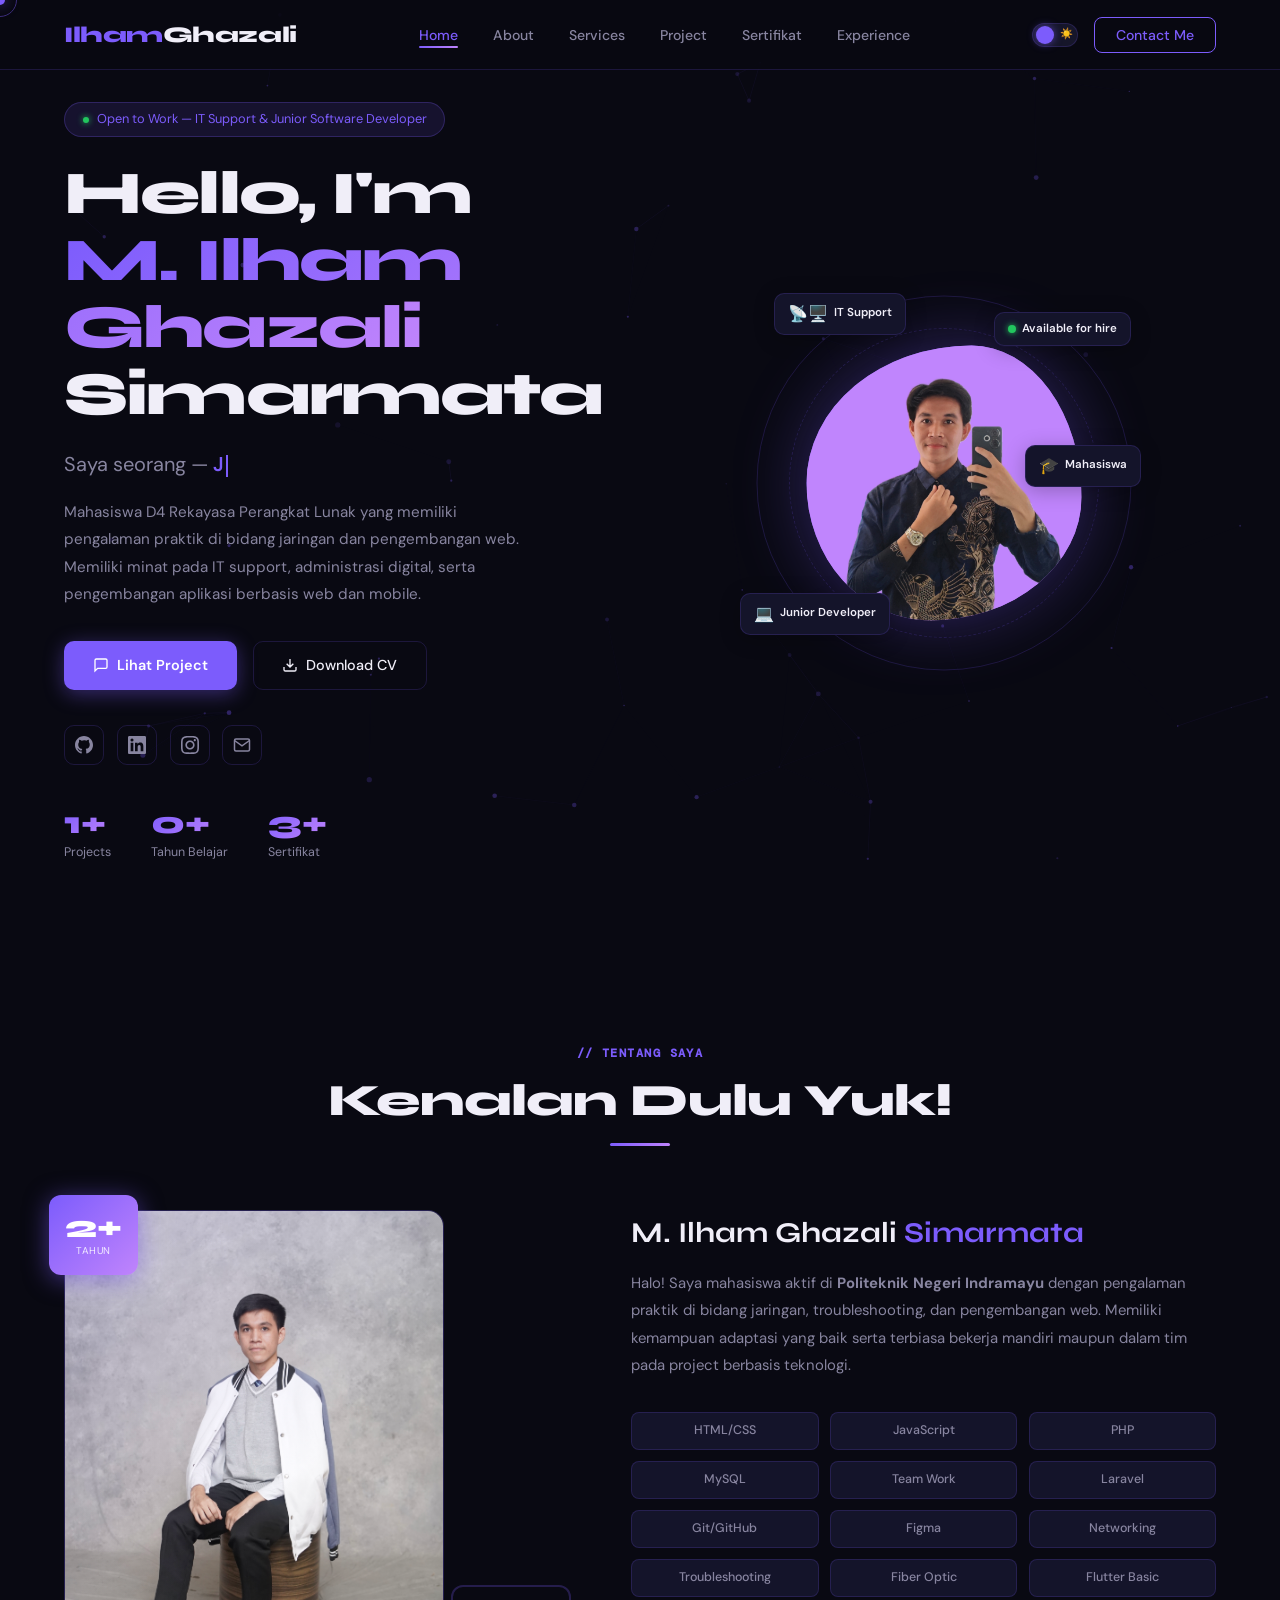
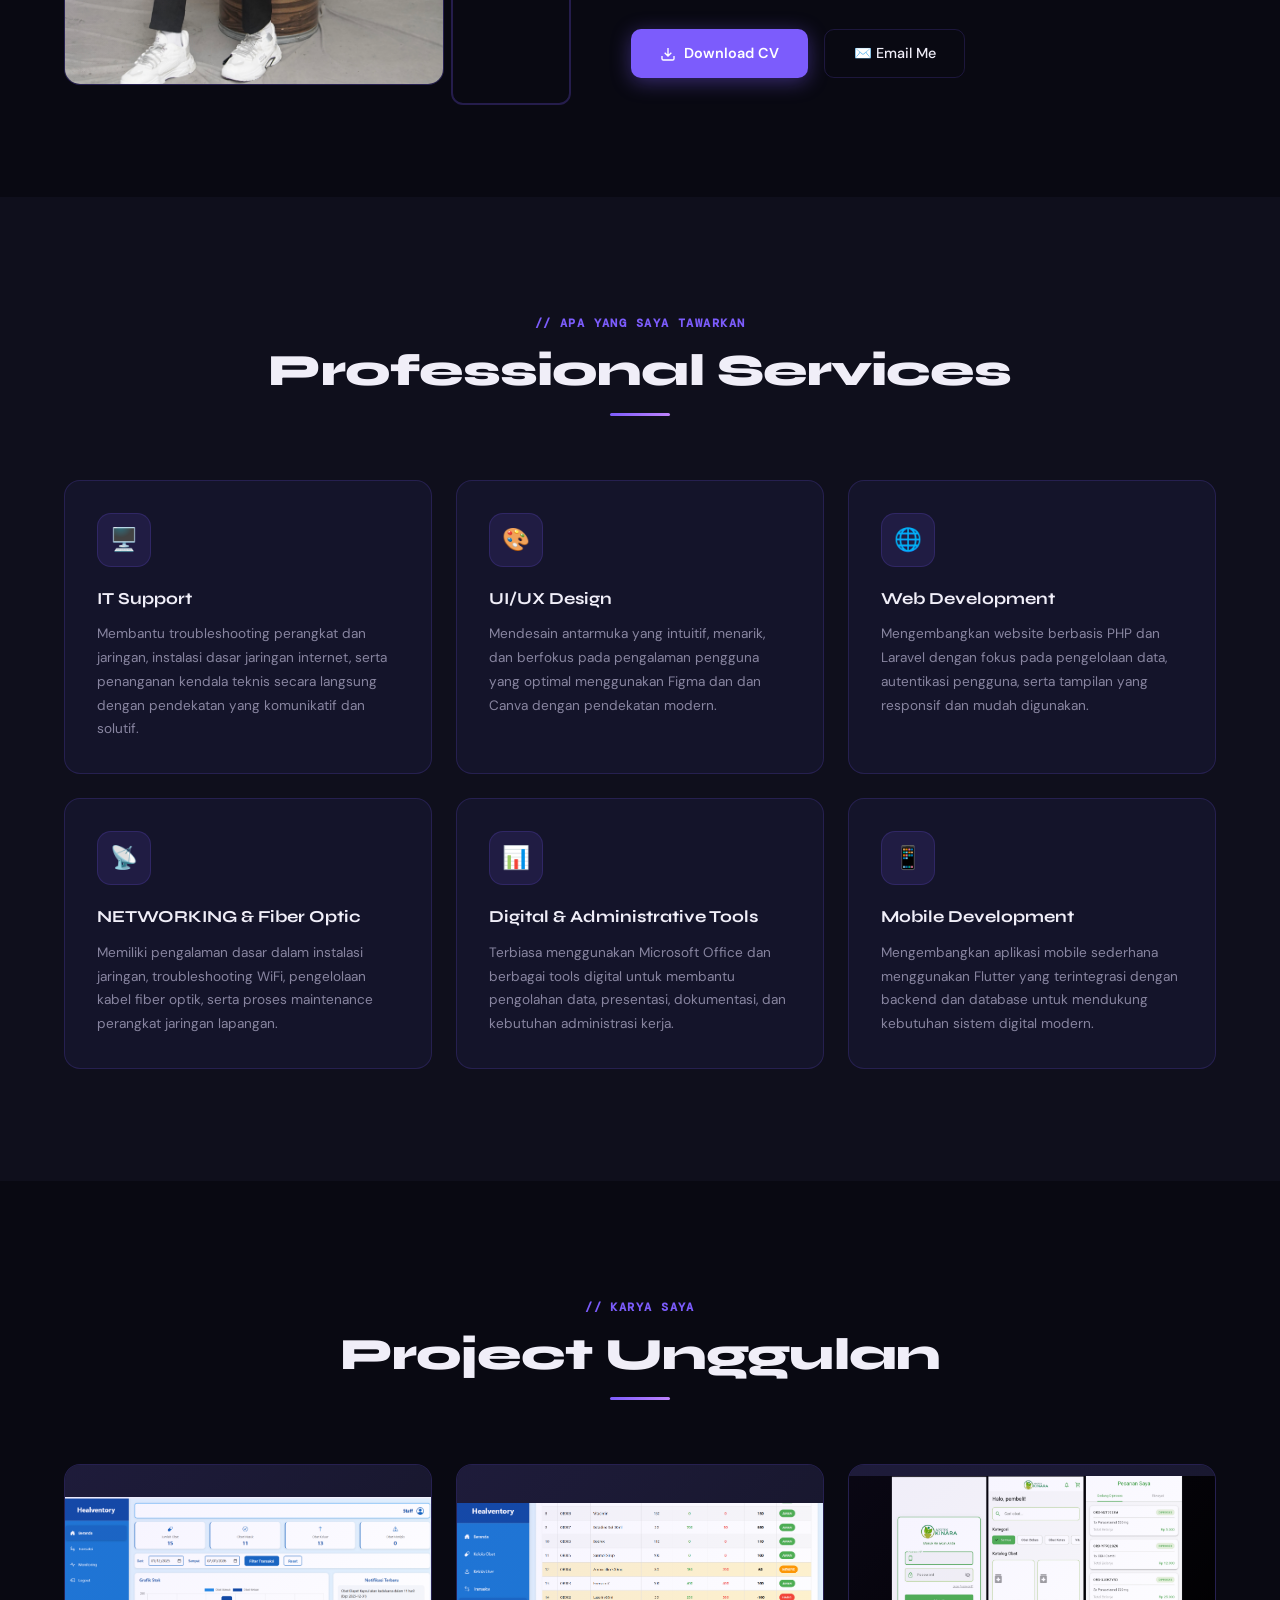
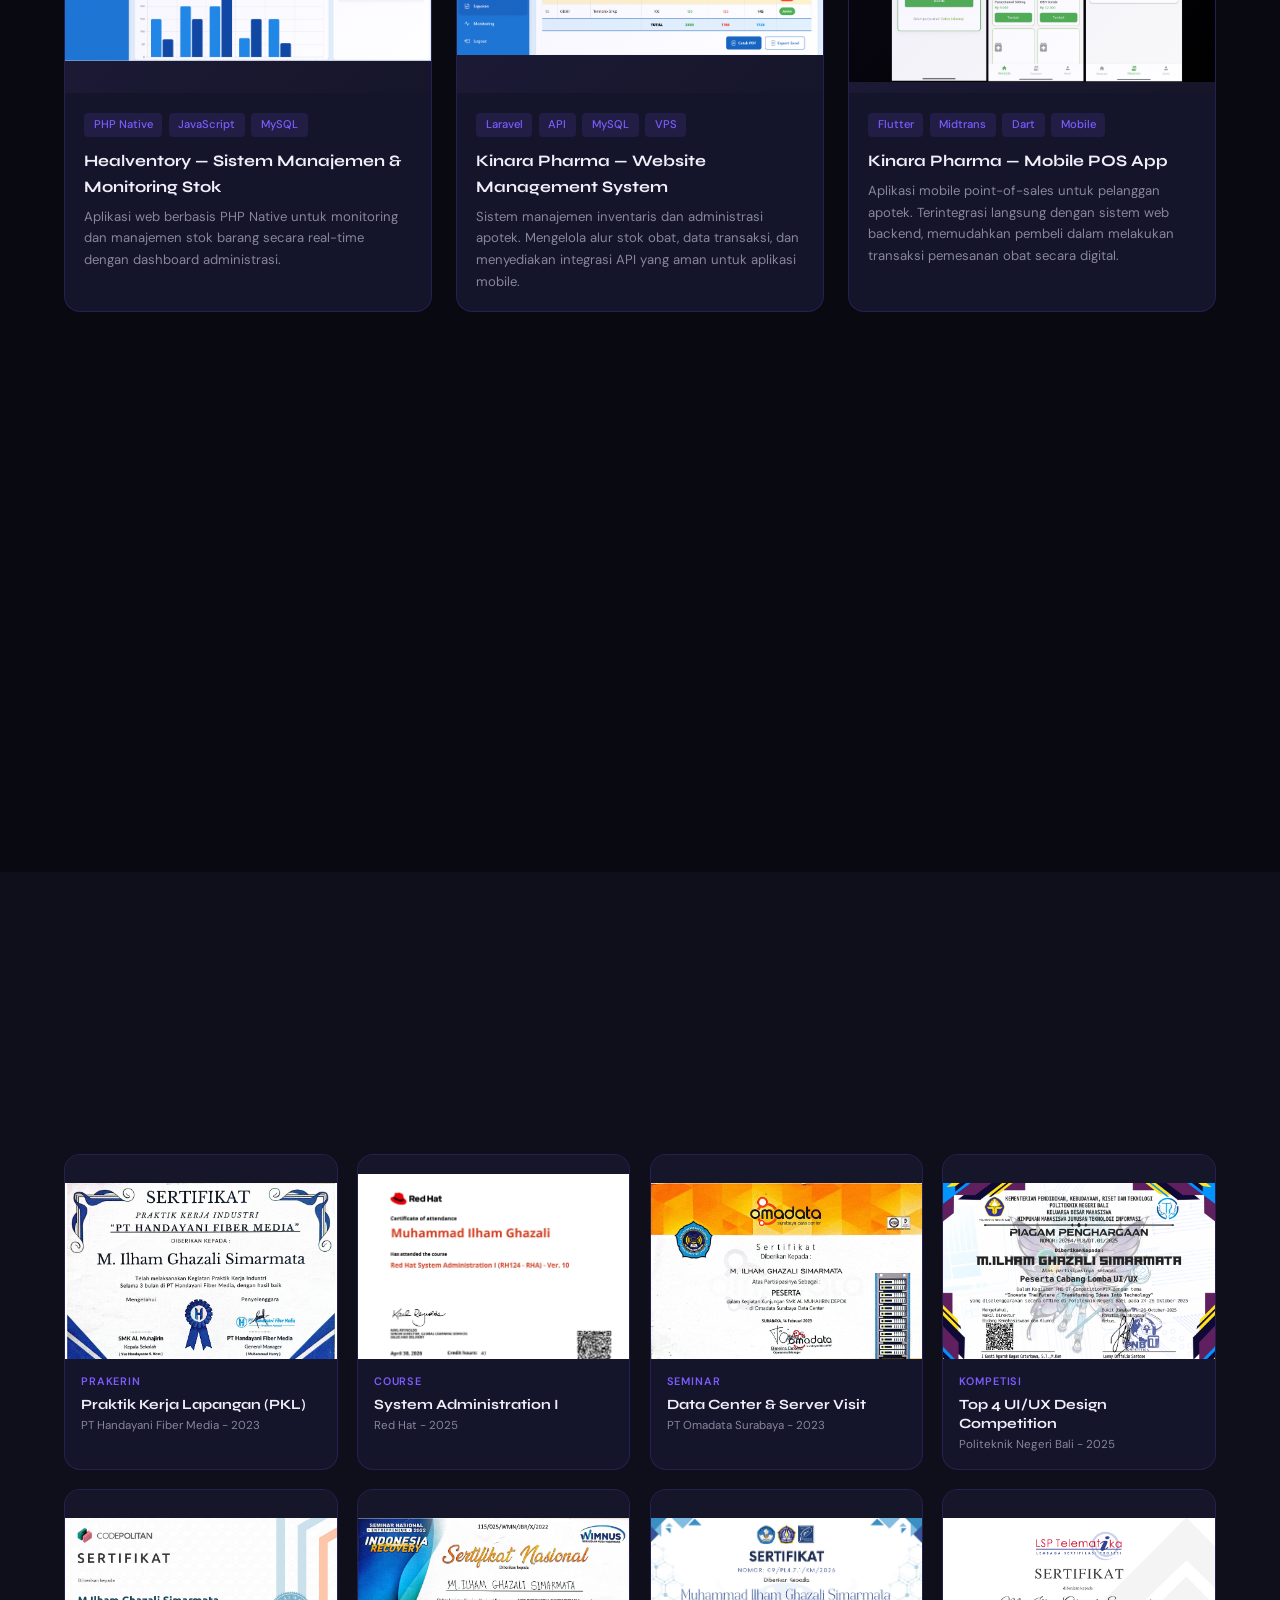
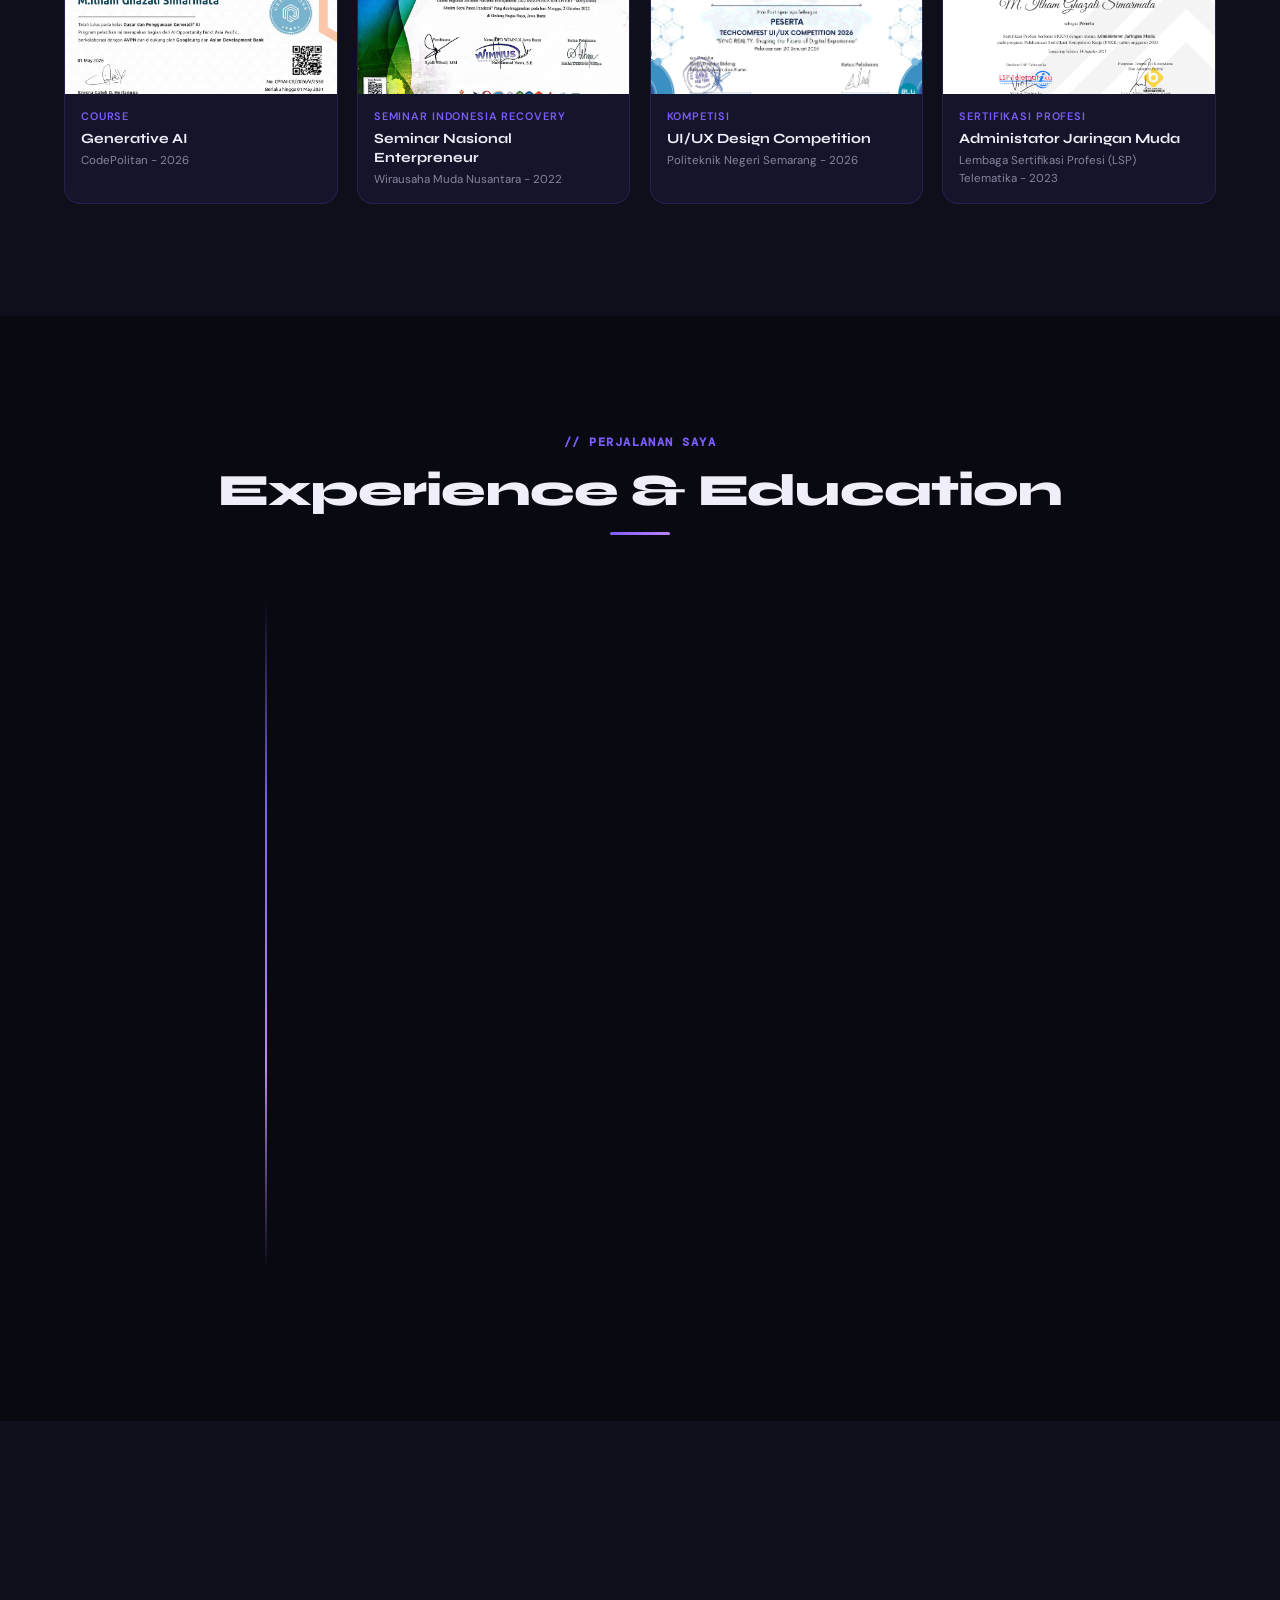
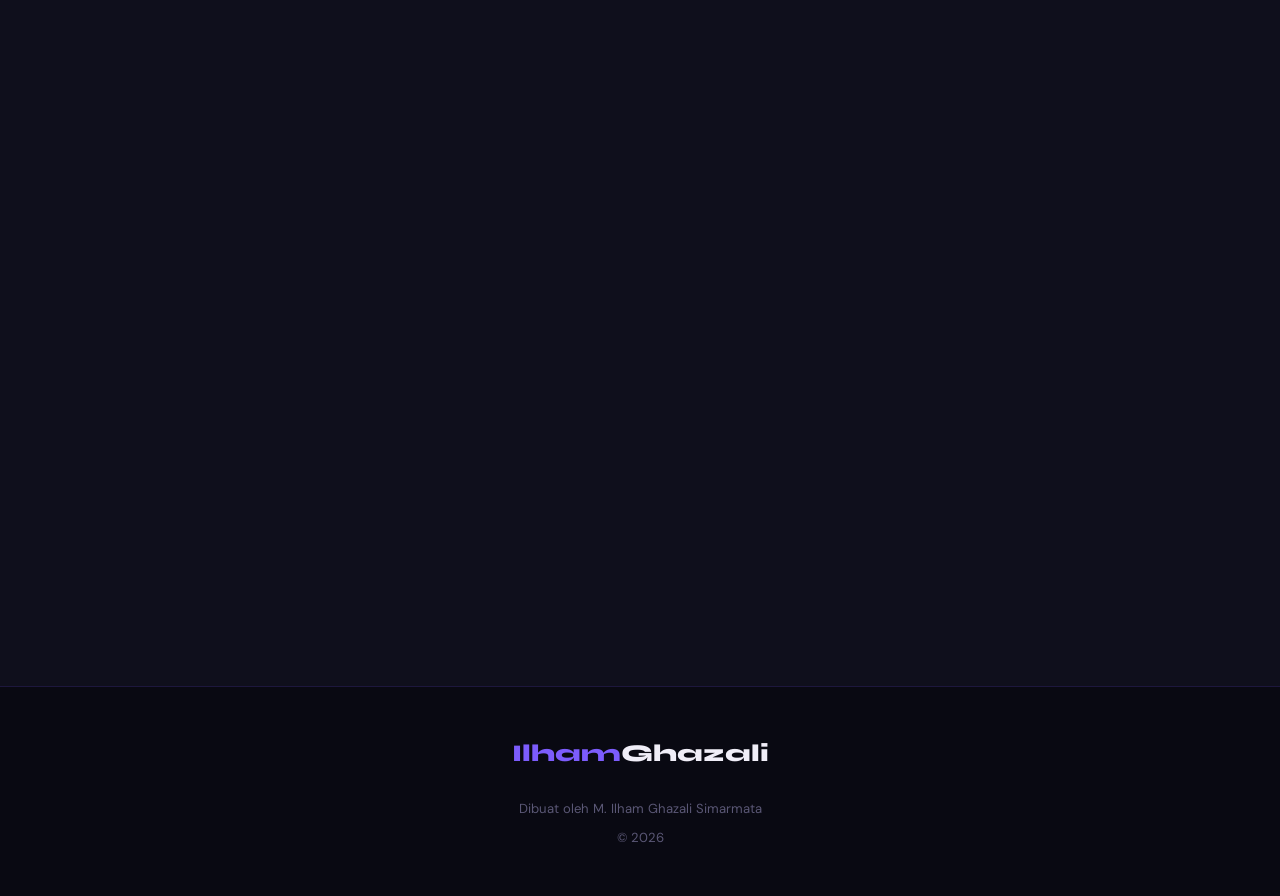
==== index.html @ a36223da "add picture" ====
<!doctype html>
<html lang="id" data-theme="dark">

<head>
  <meta charset="UTF-8" />
  <meta name="viewport" content="width=device-width, initial-scale=1.0" />
  <meta name="description"
    content="Portofolio M. Ilham Ghazali Simarmata — Junior Web Developer dari Jawa Barat, Indonesia. Spesialisasi web development, UI/UX design, dan solusi digital kreatif." />
  <meta name="keywords"
    content="web developer, junior developer, portofolio, Ilham Ghazali, Politeknik Negeri Indramayu, HTML CSS JavaScript" />
  <meta name="author" content="M. Ilham Ghazali Simarmata" />
  <meta property="og:title" content="M. Ilham Ghazali Simarmata — Junior Developer" />
  <meta property="og:description"
    content="Portofolio web developer muda. Seorang mahasiswa RPL dari Politeknik Negeri Indramayu" />
  <meta property="og:type" content="website" />

  <title>M. Ilham Ghazali Simarmata - Portofolio</title>

  <link rel="preconnect" href="https://fonts.googleapis.com" />
  <link rel="preconnect" href="https://fonts.gstatic.com" crossorigin />

  <link rel="stylesheet" href="css/style.css" />
</head>

<body>
  <div id="cursor" aria-hidden="true"></div>
  <div id="cursor-ring" aria-hidden="true"></div>

  <div id="scroll-line" aria-hidden="true"></div>

  <!--CANVAS -->
  <canvas id="bg-canvas" aria-hidden="true"></canvas>

  <nav class="navbar" role="navigation" aria-label="Main navigation">
    <a href="#home" class="nav-logo" aria-label="Home"><span>Ilham</span>Ghazali</a>

    <ul class="nav-links" role="list">
      <li><a href="#home" class="active">Home</a></li>
      <li><a href="#about">About</a></li>
      <li><a href="#services">Services</a></li>
      <li><a href="#projects">Project</a></li>
      <li><a href="#certificates">Sertifikat</a></li>
      <li><a href="#experience">Experience</a></li>
    </ul>

    <div class="nav-right">
      <div class="theme-toggle" id="themeToggle" role="button" aria-label="Toggle dark/light mode" tabindex="0">
        <span class="theme-toggle-icon moon" aria-hidden="true">🌙</span>
        <span class="theme-toggle-icon sun" aria-hidden="true">☀️</span>
      </div>
      <button class="btn-contact" id="navContactBtn" onclick="
            document
              .getElementById('contact')
              .scrollIntoView({ behavior: 'smooth' })
          ">
        Contact Me
      </button>
      <div class="hamburger" id="hamburger" role="button" aria-label="Toggle menu" aria-expanded="false" tabindex="0">
        <span></span><span></span><span></span>
      </div>
    </div>
  </nav>

  <div class="mobile-nav" id="mobileNav" aria-hidden="true">
    <a href="#home">Home</a>
    <a href="#about">About</a>
    <a href="#services">Services</a>
    <a href="#projects">Project</a>
    <a href="#certificates">Sertifikat</a>
    <a href="#experience">Experience</a>
    <a href="#contact">Contact</a>
  </div>

  <!-- HERO -->
  <section id="home" aria-label="Hero">
    <div class="hero-inner">
      <div class="hero-text">
        <div class="tag">
          <span class="tag-dot" aria-hidden="true"></span>
          Open to Work — IT Support & Junior Software Developer
        </div>

        <h1>
          Hello, I'm<br />
          <span class="name">M. Ilham Ghazali</span>
          <span class="line2">Simarmata</span>
        </h1>

        <div class="typewriter-wrap" aria-live="polite">
          Saya seorang — <span class="typewriter-text"></span><span class="cursor-blink" aria-hidden="true"></span>
        </div>

        <p>
          Mahasiswa D4 Rekayasa Perangkat Lunak yang memiliki pengalaman praktik di bidang jaringan dan pengembangan
          web.
          Memiliki minat pada IT support, administrasi digital, serta pengembangan aplikasi berbasis web dan mobile.
        </p>

        <div class="hero-btns">
          <a href="#projects" class="btn-primary" id="heroViewProject">
            <svg width="16" height="16" fill="none" stroke="currentColor" stroke-width="2" viewBox="0 0 24 24"
              aria-hidden="true">
              <path d="M21 15a2 2 0 01-2 2H7l-4 4V5a2 2 0 012-2h14a2 2 0 012 2z" />
            </svg>
            Lihat Project
          </a>
          <a href="assets/CV_IT_Ilham_Ghazali.pdf" class="btn-secondary" id="heroDownloadCV" download
            aria-label="Download CV" target="_blank" rel="noopener noreferrer">
            <svg width="16" height="16" fill="none" stroke="currentColor" stroke-width="2" viewBox="0 0 24 24"
              aria-hidden="true">
              <path d="M21 15v4a2 2 0 01-2 2H5a2 2 0 01-2-2v-4M7 10l5 5 5-5M12 15V3" />
            </svg>
            Download CV
          </a>
        </div>

        <div class="hero-socials" aria-label="Social media links">
          <a href="https://github.com/ilhams26" target="_blank" rel="noopener" class="social-link" id="socialGithub"
            title="GitHub" aria-label="GitHub">
            <svg width="18" height="18" fill="currentColor" viewBox="0 0 24 24" aria-hidden="true">
              <path
                d="M12 0C5.37 0 0 5.37 0 12c0 5.3 3.44 9.8 8.2 11.38.6.12.82-.26.82-.58l-.01-2.24c-3.34.73-4.04-1.45-4.04-1.45-.54-1.38-1.32-1.74-1.32-1.74-1.09-.74.08-.73.08-.73 1.2.08 1.83 1.23 1.83 1.23 1.07 1.83 2.8 1.3 3.48 1 .1-.78.42-1.3.76-1.6-2.66-.3-5.47-1.33-5.47-5.93 0-1.31.47-2.38 1.24-3.22-.13-.3-.54-1.52.11-3.17 0 0 1.01-.32 3.3 1.23a11.5 11.5 0 013-.4c1.02 0 2.04.13 3 .4 2.3-1.55 3.3-1.23 3.3-1.23.65 1.65.24 2.87.12 3.17.77.84 1.23 1.91 1.23 3.22 0 4.61-2.8 5.63-5.48 5.92.43.37.81 1.1.81 2.22l-.01 3.29c0 .32.21.7.82.58C20.56 21.8 24 17.3 24 12c0-6.63-5.37-12-12-12z" />
            </svg>
          </a>
          <a href="https://www.linkedin.com/in/ilhamghazali" target="_blank" rel="noopener" class="social-link"
            id="socialLinkedin" title="LinkedIn" aria-label="LinkedIn">
            <svg width="18" height="18" fill="currentColor" viewBox="0 0 24 24" aria-hidden="true">
              <path
                d="M20.45 20.45h-3.56v-5.57c0-1.33-.02-3.04-1.85-3.04-1.85 0-2.14 1.45-2.14 2.95v5.66H9.35V9h3.41v1.56h.05c.48-.9 1.64-1.85 3.37-1.85 3.6 0 4.27 2.37 4.27 5.46v6.28zM5.34 7.43a2.07 2.07 0 110-4.14 2.07 2.07 0 010 4.14zm1.78 13.02H3.56V9h3.56v11.45zM22.22 0H1.77C.79 0 0 .77 0 1.73v20.54C0 23.23.79 24 1.77 24h20.45c.98 0 1.78-.77 1.78-1.73V1.73C24 .77 23.2 0 22.22 0z" />
            </svg>
          </a>
          <a href="https://www.instagram.com/hams_gz" target="_blank" rel="noopener" class="social-link"
            id="socialInstagram" title="Instagram" aria-label="Instagram">
            <svg width="18" height="18" fill="currentColor" viewBox="0 0 24 24" aria-hidden="true">
              <path
                d="M12 2.163c3.204 0 3.584.012 4.85.07 3.252.148 4.771 1.691 4.919 4.919.058 1.265.069 1.645.069 4.849 0 3.205-.012 3.584-.069 4.849-.149 3.225-1.664 4.771-4.919 4.919-1.266.058-1.644.07-4.85.07-3.204 0-3.584-.012-4.849-.07-3.26-.149-4.771-1.699-4.919-4.92-.058-1.265-.07-1.644-.07-4.849 0-3.204.013-3.583.07-4.849.149-3.227 1.664-4.771 4.919-4.919 1.266-.057 1.645-.069 4.849-.069zm0-2.163c-3.259 0-3.667.014-4.947.072-4.358.2-6.78 2.618-6.98 6.98-.059 1.281-.073 1.689-.073 4.948 0 3.259.014 3.668.072 4.948.2 4.358 2.618 6.78 6.98 6.98 1.281.058 1.689.072 4.948.072 3.259 0 3.668-.014 4.948-.072 4.354-.2 6.782-2.618 6.979-6.98.059-1.28.073-1.689.073-4.948 0-3.259-.014-3.667-.072-4.947-.196-4.354-2.617-6.78-6.979-6.98-1.281-.059-1.69-.073-4.949-.073zm0 5.838c-3.403 0-6.162 2.759-6.162 6.162s2.759 6.163 6.162 6.163 6.162-2.759 6.162-6.163c0-3.403-2.759-6.162-6.162-6.162zm0 10.162c-2.209 0-4-1.79-4-4 0-2.209 1.791-4 4-4s4 1.791 4 4c0 2.21-1.791 4-4 4zm6.406-11.845c-.796 0-1.441.645-1.441 1.44s.645 1.44 1.441 1.44c.795 0 1.439-.645 1.439-1.44s-.644-1.44-1.439-1.44z" />
            </svg>
          </a>
          <a href="#contactName" class="social-link" id="socialEmail" title="Email" aria-label="Send Email">
            <svg width="18" height="18" fill="none" stroke="currentColor" stroke-width="2" viewBox="0 0 24 24"
              aria-hidden="true">
              <path d="M4 4h16c1.1 0 2 .9 2 2v12c0 1.1-.9 2-2 2H4c-1.1 0-2-.9-2-2V6c0-1.1.9-2 2-2z" />
              <polyline points="22,6 12,13 2,6" />
            </svg>
          </a>
        </div>

        <div class="stats-row" aria-label="Stats">
          <div class="stat">
            <div class="num" data-count="5">0</div>
            <div class="lbl">Projects</div>
          </div>
          <div class="stat">
            <div class="num" data-count="2">0</div>
            <div class="lbl">Tahun Belajar</div>
          </div>
          <div class="stat">
            <div class="num" data-count="8">0</div>
            <div class="lbl">Sertifikat</div>
          </div>
        </div>
      </div>

      <div class="hero-visual">
        <div class="hero-avatar-wrap">
          <div id="canvas-container-3d" style="
                position: absolute;
                top: 50%;
                left: 50%;
                transform: translate(-50%, -50%);
                width: 200%;
                height: 200%;
                z-index: -1;
                pointer-events: none;
              " aria-hidden="true"></div>
          <div class="avatar-ring r2" aria-hidden="true"></div>
          <div class="avatar-ring r1" aria-hidden="true"></div>
          <div class="avatar-blob" aria-hidden="true">
            <div class="avatar-placeholder">
              <img src="assets/images/profil_ilham.jpeg" alt="" class="profile-img" loading="lazy" decoding="async" />
              <span>Ilham Ghazali</span>
            </div>
          </div>
          <div class="float-badge b1" aria-hidden="true">
            <span class="badge-dot"></span> Available for hire
          </div>
          <div class="float-badge b2" aria-hidden="true">
            <span class="badge-icon">💻</span> Junior Developer
          </div>
          <div class="float-badge b3" aria-hidden="true">
            <span class="badge-icon">🎓</span> Mahasiswa
          </div>
          <div class="float-badge b4" aria-hidden="true">
            <span class="badge-icon">📡🖥️</span> IT Support
          </div>
        </div>
      </div>
    </div>
  </section>

  <!-- ABOUT -->
  <section id="about" aria-label="About">
    <div class="section-header reveal">
      <div class="section-tag">// Tentang Saya</div>
      <h2 class="section-title">Kenalan Dulu Yuk!</h2>
      <div class="section-line" aria-hidden="true"></div>
    </div>

    <div class="about-inner">
      <div class="about-image-wrap reveal">
        <div class="about-img-frame">
          <div class="about-img-placeholder">
            <img src="assets/images/ilham_9-12.jpeg" alt="" class="profile-img" loading="lazy" decoding="async" />
          </div>
        </div>
        <div class="about-deco" aria-hidden="true"></div>
        <div class="exp-badge" aria-label="2+ tahun belajar">
          <div class="num">2+</div>
          <div class="lbl">Tahun</div>
        </div>
      </div>

      <div class="about-content reveal reveal-delay-2">
        <h3>
          M. Ilham Ghazali <span style="color: var(--accent)">Simarmata</span>
        </h3>
        <p>
          Halo! Saya mahasiswa aktif di
          <strong>Politeknik Negeri Indramayu</strong> dengan pengalaman
          praktik di bidang jaringan, troubleshooting, dan pengembangan web.
          Memiliki kemampuan adaptasi yang baik serta terbiasa bekerja mandiri
          maupun dalam tim pada project berbasis teknologi.
        </p>

        <div class="skills-grid" aria-label="Tech skills">
          <div class="skill-chip">HTML/CSS</div>
          <div class="skill-chip">JavaScript</div>
          <div class="skill-chip">PHP</div>
          <div class="skill-chip">MySQL</div>
          <div class="skill-chip">Team Work</div>
          <div class="skill-chip">Laravel</div>
          <div class="skill-chip">Git/GitHub</div>
          <div class="skill-chip">Figma</div>
          <div class="skill-chip">Networking</div>
          <div class="skill-chip">Troubleshooting</div>
          <div class="skill-chip">Fiber Optic</div>
          <div class="skill-chip">Flutter Basic</div>

        </div>

        <div style="
              display: flex;
              gap: 1rem;
              flex-wrap: wrap;
              margin-top: 0.5rem;
            ">
          <a href="assets/M_Ilham_Ghazali_CV.pdf" class="btn-primary" id="aboutDownloadCV" download
            aria-label="Download CV">
            <svg width="16" height="16" fill="none" stroke="currentColor" stroke-width="2" viewBox="0 0 24 24"
              aria-hidden="true">
              <path d="M21 15v4a2 2 0 01-2 2H5a2 2 0 01-2-2v-4M7 10l5 5 5-5M12 15V3" />
            </svg>
            Download CV
          </a>
          <a href="#contact" class="btn-secondary" id="aboutEmailMe">✉️ Email Me</a>
        </div>
      </div>
    </div>
  </section>

  <section id="services" aria-label="Services">
    <div class="section-header reveal">
      <div class="section-tag">// Apa Yang Saya Tawarkan</div>
      <h2 class="section-title">Professional Services</h2>
      <div class="section-line" aria-hidden="true"></div>
    </div>

    <div class="services-grid">
      <article class="service-card tilt-card reveal reveal-delay-1">
        <div class="service-icon" aria-hidden="true">🖥️</div>
        <h3>IT Support</h3>
        <p>
          Membantu troubleshooting perangkat dan jaringan, instalasi dasar jaringan
          internet, serta penanganan kendala teknis secara langsung dengan pendekatan
          yang komunikatif dan solutif.
        </p>
      </article>
      <article class="service-card tilt-card reveal reveal-delay-2">
        <div class="service-icon" aria-hidden="true">🎨</div>
        <h3>UI/UX Design</h3>
        <p>
          Mendesain antarmuka yang intuitif, menarik, dan berfokus pada
          pengalaman pengguna yang optimal menggunakan Figma dan dan Canva dengan pendekatan modern.
        </p>
      </article>
      <article class="service-card tilt-card reveal reveal-delay-3">
        <div class="service-icon" aria-hidden="true">🌐</div>
        <h3>Web Development</h3>
        <p>
          Mengembangkan website berbasis PHP dan Laravel dengan fokus
          pada pengelolaan data, autentikasi pengguna, serta tampilan
          yang responsif dan mudah digunakan.
        </p>
      </article>
      <article class="service-card tilt-card reveal reveal-delay-1">
        <div class="service-icon" aria-hidden="true">📡</div>
        <h3>NETWORKING & Fiber Optic</h3>
        <p>
          Memiliki pengalaman dasar dalam instalasi jaringan, troubleshooting WiFi,
          pengelolaan kabel fiber optik, serta proses maintenance perangkat jaringan
          lapangan.
        </p>
      </article>
      <article class="service-card tilt-card reveal reveal-delay-2">
        <div class="service-icon" aria-hidden="true">📊</div>
        <h3>Digital & Administrative Tools</h3>
        <p>
          Terbiasa menggunakan Microsoft Office dan berbagai tools digital
          untuk membantu pengolahan data, presentasi, dokumentasi, dan
          kebutuhan administrasi kerja.
        </p>
      </article>
      <article class="service-card tilt-card reveal reveal-delay-3">
        <div class="service-icon" aria-hidden="true">📱</div>
        <h3>Mobile Development</h3>
        <p>
          Mengembangkan aplikasi mobile sederhana menggunakan Flutter yang
          terintegrasi dengan backend dan database untuk mendukung
          kebutuhan sistem digital modern.
        </p>
      </article>
    </div>
  </section>

  <!--  PROJECTS -->
  <section id="projects" aria-label="Projects">
    <div class="section-header reveal">
      <div class="section-tag">// Karya Saya</div>
      <h2 class="section-title">Project Unggulan</h2>
      <div class="section-line" aria-hidden="true"></div>
    </div>

    <div class="projects-grid">

      <article class="project-card reveal reveal-delay-1">
        <div class="project-img" aria-hidden="true">
          <div class="project-img-placeholder">
            <img src="assets/images/project/Proyek_1/beranda.png" alt="project">
          </div>
          <div class="project-overlay">
            <!-- <a href="#" class="overlay-btn" id="proj1Preview" aria-label="Preview project 1">
              <svg width="14" height="14" fill="none" stroke="currentColor" stroke-width="2" viewBox="0 0 24 24">
                <path d="M1 12s4-8 11-8 11 8 11 8-4 8-11 8-11-8-11-8z" />
                <circle cx="12" cy="12" r="3" />
              </svg>
              Preview
            </a> -->
            <a href="https://healventory.gt.tc/public/" class="overlay-btn" id="proj1Link" target="_blank"
              rel="noopener" aria-label="Open project 1 link">
              <svg width="14" height="14" fill="none" stroke="currentColor" stroke-width="2" viewBox="0 0 24 24">
                <path d="M18 13v6a2 2 0 01-2 2H5a2 2 0 01-2-2V8a2 2 0 012-2h6" />
                <polyline points="15 3 21 3 21 9" />
                <line x1="10" y1="14" x2="21" y2="3" />
              </svg>
              Live
            </a>
          </div>
        </div>
        <div class="project-info">
          <div class="project-tags">
            <span class="project-tag">PHP Native</span>
            <span class="project-tag">JavaScript</span>
            <span class="project-tag">MySQL</span>
          </div>
          <h3>Healventory &mdash; Sistem Manajemen & Monitoring Stok</h3>
          <p>Aplikasi web berbasis PHP Native untuk monitoring dan manajemen stok barang secara real-time dengan
            dashboard administrasi.</p>
        </div>
      </article>

      <article class="project-card reveal reveal-delay-2">
        <div class="project-img" aria-hidden="true">
          <div class="project-img-placeholder">
            <img src="assets/images/project/Proyek_1/laporan.png" alt="project">
          </div>
          <div class="project-overlay">
            <a href="#" class="overlay-btn" id="proj2Preview" aria-label="Preview project 2">
              <svg width="14" height="14" fill="none" stroke="currentColor" stroke-width="2" viewBox="0 0 24 24">
                <path d="M1 12s4-8 11-8 11 8 11 8-4 8-11 8-11-8-11-8z" />
                <circle cx="12" cy="12" r="3" />
              </svg>
              Preview
            </a>
          </div>
        </div>
        <div class="project-info">
          <div class="project-tags">
            <span class="project-tag">Laravel</span>
            <span class="project-tag">API</span>
            <span class="project-tag">MySQL</span>
            <span class="project-tag">VPS</span>
          </div>
          <h3>Kinara Pharma &mdash; Website Management System</h3>
          <p>Sistem manajemen inventaris dan administrasi apotek. Mengelola alur stok obat, data transaksi, dan
            menyediakan integrasi API yang aman untuk aplikasi mobile.</p>
        </div>
      </article>

      <article class="project-card reveal reveal-delay-3">
        <div class="project-img" aria-hidden="true">
          <div class="project-img-placeholder">
            <img src="assets/images/project/Proyek_2/MobileKinara.jpeg" alt="project">
          </div>
          <div class="project-overlay">
            <a href="#" class="overlay-btn" id="proj3Preview" aria-label="Preview project 3">
              <svg width="14" height="14" fill="none" stroke="currentColor" stroke-width="2" viewBox="0 0 24 24">
                <path d="M1 12s4-8 11-8 11 8 11 8-4 8-11 8-11-8-11-8z" />
                <circle cx="12" cy="12" r="3" />
              </svg>
              Preview
            </a>
            <!-- <a href="https://kelompok9.my.id/" class="overlay-btn" id="proj3Link" target="_blank" rel="noopener"
              aria-label="Open project 3 link">
              <svg width="14" height="14" fill="none" stroke="currentColor" stroke-width="2" viewBox="0 0 24 24">
                <path d="M18 13v6a2 2 0 01-2 2H5a2 2 0 01-2-2V8a2 2 0 012-2h6" />
                <polyline points="15 3 21 3 21 9" />
                <line x1="10" y1="14" x2="21" y2="3" />
              </svg>
              Live
            </a> -->
          </div>
        </div>
        <div class="project-info">
          <div class="project-tags">
            <span class="project-tag">Flutter</span>
            <span class="project-tag">Midtrans</span>
            <span class="project-tag">Dart</span>
            <span class="project-tag">Mobile</span>
          </div>
          <h3>Kinara Pharma &mdash; Mobile POS App</h3>
          <p>Aplikasi mobile point-of-sales untuk pelanggan apotek. Terintegrasi langsung dengan sistem web backend,
            memudahkan pembeli dalam melakukan transaksi pemesanan obat secara digital.</p>
        </div>
      </article>

      <article class="project-card reveal reveal-delay-1">
        <div class="project-img" aria-hidden="true">
          <div class="project-img-placeholder">
            <svg fill="none" stroke="currentColor" stroke-width="1" viewBox="0 0 24 24">
              <rect x="2" y="3" width="20" height="14" rx="2" />
              <path d="M8 21h8M12 17v4" />
            </svg>
            <img src="assets/images/project/Personal_porto/ilhamghazali.png" alt="Personal Portfolio">
          </div>
          <div class="project-overlay">
            <a href="#" class="overlay-btn" id="proj4Preview" aria-label="Preview project 4">
              <svg width="14" height="14" fill="none" stroke="currentColor" stroke-width="2" viewBox="0 0 24 24">
                <path d="M1 12s4-8 11-8 11 8 11 8-4 8-11 8-11-8-11-8z" />
                <circle cx="12" cy="12" r="3" />
              </svg>
              Preview
            </a>
          </div>
        </div>
        <div class="project-info">
          <div class="project-tags">
            <span class="project-tag">HTML/CSS</span>
            <span class="project-tag">JavaScript</span>
          </div>
          <h3>Interactive Personal Portfolio</h3>
          <p>Website portofolio personal dengan desain modern. Menampilkan animasi 3D interaktif, transisi dinamis,
            lightbox sertifikat, dan fitur dark/light mode toggle.</p>
        </div>
      </article>

      <article class="project-card reveal reveal-delay-2">
        <div class="project-img" aria-hidden="true">
          <div class="project-img-placeholder">
            <img src="assets/images/project/FitTrack/Login.png" alt="project">
          </div>
          <div class="project-overlay">
            <a href="https://github.com/ilhams26/Catatan_Latihan_Olahraga" class="overlay-btn" id="proj5Preview"
              aria-label="Preview project 5">
              <svg width="14" height="14" fill="none" stroke="currentColor" stroke-width="2" viewBox="0 0 24 24">
                <path d="M1 12s4-8 11-8 11 8 11 8-4 8-11 8-11-8-11-8z" />
                <circle cx="12" cy="12" r="3" />
              </svg>
              Preview
            </a>
            <a href="https://drive.google.com/file/d/1FeLTJwNedfyB-ZyUw3YMyUHEfEqVkaI7/view?usp=sharing"
              class="overlay-btn" id="proj5Link" target="_blank" rel="noopener" aria-label="Open project 5 link">
              <svg width="14" height="14" fill="none" stroke="currentColor" stroke-width="2" viewBox="0 0 24 24">
                <path d="M18 13v6a2 2 0 01-2 2H5a2 2 0 01-2-2V8a2 2 0 012-2h6" />
                <polyline points="15 3 21 3 21 9" />
                <line x1="10" y1="14" x2="21" y2="3" />
              </svg>
              Live
            </a>
          </div>
        </div>
        <div class="project-info">
          <div class="project-tags">
            <span class="project-tag">Flutter</span>
            <span class="project-tag">Dart</span>
          </div>
          <h3>FitTrack &mdash; Workout Logger App</h3>
          <p>Aplikasi mobile pencatat rutinitas olahraga harian. Membantu pengguna melacak riwayat dan progres latihan
            secara terorganisir dengan antarmuka yang user-friendly.</p>
        </div>
      </article>

      <article class="project-card reveal reveal-delay-3">
        <div class="project-img" aria-hidden="true">
          <div class="project-img-placeholder">
            <img src="assets/images/project/UIUX/1.png" alt="Design UI/UX">
          </div>
          <div class="project-overlay">
            <!-- <a href="https://www.figma.com/proto/RiWpuFxzWVVHA2MX0Qxx52/Scatch?node-id=672-632&p=f&t=NKMGYgUkiP9NXbDn-1&scaling=scale-down&content-scaling=fixed&page-id=0%3A1&starting-point-node-id=666%3A793"
              class="overlay-btn" id="proj6Preview" aria-label="Preview project 6">
              <svg width="14" height="14" fill="none" stroke="currentColor" stroke-width="2" viewBox="0 0 24 24">
                <path d="M1 12s4-8 11-8 11 8 11 8-4 8-11 8-11-8-11-8z" />
                <circle cx="12" cy="12" r="3" />
              </svg>
              Preview
            </a> -->
            <a href="https://www.figma.com/proto/RiWpuFxzWVVHA2MX0Qxx52/Scatch?node-id=672-632&p=f&t=NKMGYgUkiP9NXbDn-1&scaling=scale-down&content-scaling=fixed&page-id=0%3A1&starting-point-node-id=666%3A793"
              class="overlay-btn" id="proj6Link" target="_blank" rel="noopener" aria-label="Open project 6 link">
              <svg width="14" height="14" fill="none" stroke="currentColor" stroke-width="2" viewBox="0 0 24 24">
                <path d="M18 13v6a2 2 0 01-2 2H5a2 2 0 01-2-2V8a2 2 0 012-2h6" />
                <polyline points="15 3 21 3 21 9" />
                <line x1="10" y1="14" x2="21" y2="3" />
              </svg>
              Live
            </a>
          </div>
        </div>
        <div class="project-info">
          <div class="project-tags">
            <span class="project-tag">Figma</span>
            <span class="project-tag">UI/UX</span>
          </div>
          <h3>UI/UX Design &mdash; Techomfest</h3>
          <p>Eksplorasi desain antarmuka aplikasi dengan fokus pada User Experience. Ikut serta dalam kompetisi UI/UX
            Design di Politeknik Negeri Semarang.</p>
        </div>
      </article>
    </div>
  </section>

  <section id="certificates" aria-label="Certificates and Awards">
    <div class="section-header reveal">
      <div class="section-tag">// Pencapaian Saya</div>
      <h2 class="section-title">Sertifikat &amp; Penghargaan</h2>
      <div class="section-line" aria-hidden="true"></div>
    </div>

    <div class="certs-grid">

      <article class="cert-card reveal reveal-delay-1" role="button" tabindex="0"
        aria-label="Lihat sertifikat: Praktik Kerja Lapangan (PKL) PT Handayani Fiber Media">
        <div class="cert-img-wrap">
          <div class="cert-img-placeholder">
            <svg fill="none" stroke="currentColor" stroke-width="1.5" viewBox="0 0 24 24">
              <img src="assets/images/sertifikat/Serti_prakerin_depan.jpg" alt="Sertifikat PKL">
          </div>
          <div class="cert-overlay">
            <button class="cert-preview-btn" aria-label="Preview sertifikat">
              <svg width="14" height="14" fill="none" stroke="currentColor" stroke-width="2" viewBox="0 0 24 24">
                <path d="M1 12s4-8 11-8 11 8 11 8-4 8-11 8-11-8-11-8z" />
                <circle cx="12" cy="12" r="3" />
              </svg>
              Preview
            </button>
          </div>
        </div>
        <div class="cert-info">
          <div class="cert-badge">Prakerin</div>
          <h4>Praktik Kerja Lapangan (PKL)</h4>
          <div class="cert-issuer">PT Handayani Fiber Media - 2023</div>
        </div>
      </article>

      <article class="cert-card reveal reveal-delay-2" role="button" tabindex="0"
        aria-label="Lihat sertifikat: System Administration I">
        <div class="cert-img-wrap">
          <div class="cert-img-placeholder">
            <svg fill="none" stroke="currentColor" stroke-width="1.5" viewBox="0 0 24 24">
              <img src="assets/images/sertifikat/Sertifikat_RedHad.jpg" alt="Sertifikat ">
          </div>
          <div class="cert-overlay">
            <button class="cert-preview-btn" aria-label="Preview sertifikat">
              <svg width="14" height="14" fill="none" stroke="currentColor" stroke-width="2" viewBox="0 0 24 24">
                <path d="M1 12s4-8 11-8 11 8 11 8-4 8-11 8-11-8-11-8z" />
                <circle cx="12" cy="12" r="3" />
              </svg>
              Preview
            </button>
          </div>
        </div>
        <div class="cert-info">
          <div class="cert-badge">Course</div>
          <h4>System Administration I</h4>
          <div class="cert-issuer">Red Hat - 2025</div>
        </div>
      </article>

      <article class="cert-card reveal reveal-delay-3" role="button" tabindex="0"
        aria-label="Lihat sertifikat: Server Visit">
        <div class="cert-img-wrap">
          <div class="cert-img-placeholder">
            <svg fill="none" stroke="currentColor" stroke-width="1.5" viewBox="0 0 24 24">
              <img src="assets/images/sertifikat/serti_omadata.jpg" alt="Server visit PT Omadata">
          </div>
          <div class="cert-overlay">
            <button class="cert-preview-btn" aria-label="Preview sertifikat">
              <svg width="14" height="14" fill="none" stroke="currentColor" stroke-width="2" viewBox="0 0 24 24">
                <path d="M1 12s4-8 11-8 11 8 11 8-4 8-11 8-11-8-11-8z" />
                <circle cx="12" cy="12" r="3" />
              </svg>
              Preview
            </button>
          </div>
        </div>
        <div class="cert-info">
          <div class="cert-badge">Seminar</div>
          <h4>Data Center & Server Visit</h4>
          <div class="cert-issuer">PT Omadata Surabaya - 2023</div>
        </div>
      </article>

      <article class="cert-card reveal reveal-delay-1" role="button" tabindex="0"
        aria-label="Lihat sertifikat: UI/UX Design Competition">
        <div class="cert-img-wrap">
          <div class="cert-img-placeholder">
            <svg fill="none" stroke="currentColor" stroke-width="1.5" viewBox="0 0 24 24">
              <img src="assets/images/sertifikat/PNBITC_IlhamGhazali.png" alt="Sertifikat UI/UX Design">
          </div>
          <div class="cert-overlay">
            <button class="cert-preview-btn" aria-label="Preview sertifikat">
              <svg width="14" height="14" fill="none" stroke="currentColor" stroke-width="2" viewBox="0 0 24 24">
                <path d="M1 12s4-8 11-8 11 8 11 8-4 8-11 8-11-8-11-8z" />
                <circle cx="12" cy="12" r="3" />
              </svg>
              Preview
            </button>
          </div>
        </div>
        <div class="cert-info">
          <div class="cert-badge">Kompetisi</div>
          <h4>Top 4 UI/UX Design Competition</h4>
          <div class="cert-issuer">Politeknik Negeri Bali - 2025</div>
        </div>
      </article>

      <article class="cert-card reveal reveal-delay-1" role="button" tabindex="0"
        aria-label="Lihat sertifikat: HTML CSS Dasar">
        <div class="cert-img-wrap">
          <div class="cert-img-placeholder">
            <svg fill="none" stroke="currentColor" stroke-width="1.5" viewBox="0 0 24 24">
              <img src="assets/images/sertifikat/Code_Politan.jpg" alt="Sertifikat Generatif AI">
          </div>
          <div class="cert-overlay">
            <button class="cert-preview-btn" aria-label="Preview sertifikat">
              <svg width="14" height="14" fill="none" stroke="currentColor" stroke-width="2" viewBox="0 0 24 24">
                <path d="M1 12s4-8 11-8 11 8 11 8-4 8-11 8-11-8-11-8z" />
                <circle cx="12" cy="12" r="3" />
              </svg>
              Preview
            </button>
          </div>
        </div>
        <div class="cert-info">
          <div class="cert-badge">Course</div>
          <h4>Generative AI</h4>
          <div class="cert-issuer">CodePolitan - 2026</div>
        </div>
      </article>

      <article class="cert-card reveal reveal-delay-4" role="button" tabindex="0"
        aria-label="Lihat sertifikat: Piagam Prestasi">
        <div class="cert-img-wrap">
          <div class="cert-img-placeholder">
            <svg fill="none" stroke="currentColor" stroke-width="1.5" viewBox="0 0 24 24">
              <img src="assets/images/sertifikat/Serti_Wimnus.jpg" alt="Sertifikat Wirausaha Muda Nusantara">
          </div>
          <div class="cert-overlay">
            <button class="cert-preview-btn" aria-label="Preview piagam">
              <svg width="14" height="14" fill="none" stroke="currentColor" stroke-width="2" viewBox="0 0 24 24">
                <path d="M1 12s4-8 11-8 11 8 11 8-4 8-11 8-11-8-11-8z" />
                <circle cx="12" cy="12" r="3" />
              </svg>
              Preview
            </button>
          </div>
        </div>
        <div class="cert-info">
          <div class="cert-badge">Seminar Indonesia Recovery</div>
          <h4>Seminar Nasional Enterpreneur</h4>
          <div class="cert-issuer">Wirausaha Muda Nusantara - 2022</div>
        </div>
      </article>

      <article class="cert-card reveal reveal-delay-2" role="button" tabindex="0"
        aria-label="Lihat sertifikat: Webinar Teknologi Digital">
        <div class="cert-img-wrap">
          <div class="cert-img-placeholder">
            <svg fill="none" stroke="currentColor" stroke-width="1.5" viewBox="0 0 24 24">
              <img src="assets/images/sertifikat/Techomfest_UI_UX_Ilham Ghazali.jpg" alt="Sertifikat UI/UX Techomfest">
          </div>
          <div class="cert-overlay">
            <button class="cert-preview-btn" aria-label="Preview sertifikat">
              <svg width="14" height="14" fill="none" stroke="currentColor" stroke-width="2" viewBox="0 0 24 24">
                <path d="M1 12s4-8 11-8 11 8 11 8-4 8-11 8-11-8-11-8z" />
                <circle cx="12" cy="12" r="3" />
              </svg>
              Preview
            </button>
          </div>
        </div>
        <div class="cert-info">
          <div class="cert-badge">Kompetisi</div>
          <h4>UI/UX Design Competition</h4>
          <div class="cert-issuer">Politeknik Negeri Semarang - 2026</div>
        </div>
      </article>

      <article class="cert-card reveal reveal-delay-3" role="button" tabindex="0"
        aria-label="Lihat sertifikat: Git & GitHub">
        <div class="cert-img-wrap">
          <div class="cert-img-placeholder">
            <svg fill="none" stroke="currentColor" stroke-width="1.5" viewBox="0 0 24 24">
              <img src="assets/images/sertifikat/Serti_UKK.jpg" alt="Sertifikat PKL Handayani FM">
          </div>
          <div class="cert-overlay">
            <button class="cert-preview-btn" aria-label="Preview sertifikat">
              <svg width="14" height="14" fill="none" stroke="currentColor" stroke-width="2" viewBox="0 0 24 24">
                <path d="M1 12s4-8 11-8 11 8 11 8-4 8-11 8-11-8-11-8z" />
                <circle cx="12" cy="12" r="3" />
              </svg>
              Preview
            </button>
          </div>
        </div>
        <div class="cert-info">
          <div class="cert-badge">Sertifikasi Profesi</div>
          <h4>Administator Jaringan Muda</h4>
          <div class="cert-issuer">Lembaga Sertifikasi Profesi (LSP) <br>Telematika - 2023</div>
        </div>
      </article>


    </div>
  </section>

  <div id="cert-modal" role="dialog" aria-modal="true" aria-label="Preview sertifikat">
    <div class="cert-modal-backdrop"></div>
    <div class="cert-modal-box">
      <button class="cert-modal-close" id="certModalClose" aria-label="Tutup preview">
        ✕
      </button>
      <img class="cert-modal-img" src="" alt="Preview sertifikat" loading="lazy" />
      <div class="cert-modal-footer">
        <h3></h3>
        <p></p>
      </div>
    </div>
  </div>

  <!-- EXPERIENCE -->
  <section id="experience" aria-label="Experience and Education">
    <div class="section-header reveal">
      <div class="section-tag">// Perjalanan Saya</div>
      <h2 class="section-title">Experience &amp; Education</h2>
      <div class="section-line" aria-hidden="true"></div>
    </div>

    <div class="timeline" role="list">

      <div class="timeline-item reveal reveal-delay-1" role="listitem">
        <div class="timeline-dot" aria-hidden="true"></div>
        <div class="timeline-date">2024 — Sekarang</div>
        <div class="timeline-card">
          <h3>Mahasiswa Aktif — Rekayasa Perangkat Lunak</h3>
          <div class="org">🎓 Politeknik Negeri Indramayu</div>
          <p>
            Menempuh studi D4 Rekayasa Perangkat Lunak (Semester 5) dengan IPK 3.86.
            Berfokus pada arsitektur sistem, pengembangan web dan mobile terintegrasi,
            serta implementasi keamanan siber dan deployment pada project.
          </p>
        </div>
      </div>

      <div class="timeline-item reveal reveal-delay-1" role="listitem">
        <div class="timeline-dot" aria-hidden="true"></div>
        <div class="timeline-date">September — November 2023</div>
        <div class="timeline-card">
          <h3>Praktik Kerja Lapangan — 3 Bulan</h3>
          <div class="org">💼 PT Handayani Fiber Media</div>
          <p>
            Berpengalaman langsung di lapangan selama 3 bulan dalam instalasi jaringan,
            inspeksi box ODP, dan penanganan kabel fiber optik. Terlatih berkomunikasi
            dengan pelanggan untuk melakukan troubleshooting dan memberikan solusi teknis
            secara efisien dan profesional.
          </p>
        </div>
      </div>

      <div class="timeline-item reveal reveal-delay-1" role="listitem">
        <div class="timeline-dot" aria-hidden="true"></div>
        <div class="timeline-date">2021 — 2024</div>
        <div class="timeline-card">
          <h3>SMK — Teknik Komputer dan Jaringan</h3>
          <div class="org">🎓 SMK Al-Muhajirin Depok</div>
          <p>
            Mempelajari fundamental teknologi informasi dengan spesialisasi pada
            infrastruktur jaringan, perakitan perangkat keras, dan sistem operasi.
            Menjadi landasan kuat untuk keahlian IT Support dan Networking saat ini.
          </p>
        </div>
      </div>
    </div>
  </section>

  <!-- CONTACT -->
  <section id="contact" aria-label="Contact">
    <div class="section-header reveal">
      <div class="section-tag">Hubungi Saya</div>
      <h2 class="section-title">Let's Work Together</h2>
      <div class="section-line" aria-hidden="true"></div>
    </div>

    <div class="contact-inner">
      <div class="contact-info reveal">
        <h3>
          Siap Berkolaborasi?
          <span style="color: var(--accent)">Mari Chat!</span>
        </h3>
        <p>
          Saya selalu terbuka untuk project baru, kesempatan magang, atau pun
          pekerjaan profesional. Jangan ragu untuk menghubungi saya!
        </p>

        <div class="contact-item">
          <div class="contact-item-icon" aria-hidden="true">📧</div>
          <div class="contact-item-text">
            <div class="lbl">Email</div>
            <div class="val">ilhamsimarmata.26@gmail.com</div>
          </div>
        </div>
        <div class="contact-item">
          <div class="contact-item-icon" aria-hidden="true">📱</div>
          <div class="contact-item-text">
            <div class="lbl">WhatsApp</div>
            <div class="val">+62 812 6539 8468</div>
          </div>
        </div>
        <div class="contact-item">
          <div class="contact-item-icon" aria-hidden="true">📍</div>
          <div class="contact-item-text">
            <div class="lbl">Lokasi</div>
            <div class="val">Indramayu, Jawa Barat, Indonesia</div>
          </div>
        </div>
      </div>

      <div class="contact-form reveal reveal-delay-2">
        <div class="form-row">
          <div class="form-group">
            <label for="contactName">Nama</label>
            <input type="text" id="contactName" name="name" placeholder="Nama" autocomplete="name" />
          </div>
          <div class="form-group">
            <label for="contactEmail">Email</label>
            <input type="email" id="contactEmail" name="email" placeholder="email@kamu.com" autocomplete="email" />
          </div>
        </div>
        <div class="form-group">
          <label for="contactSubject">Subject</label>
          <input type="text" id="contactSubject" name="subject" placeholder="Tentang project atau kolaborasi..." />
        </div>
        <div class="form-group">
          <label for="contactMessage">Pesan</label>
          <textarea id="contactMessage" name="message" rows="5"
            placeholder="Ceritakan perihal yang ingin kamu sampaikan..."></textarea>
        </div>
        <button class="btn-primary" id="contactSubmitBtn" style="width: 100%; justify-content: center"
          onclick="handleSubmit(this)" type="button">
          <svg width="16" height="16" fill="none" stroke="currentColor" stroke-width="2" viewBox="0 0 24 24"
            aria-hidden="true">
            <line x1="22" y1="2" x2="11" y2="13" />
            <polygon points="22 2 15 22 11 13 2 9 22 2" />
          </svg>
          Kirim Pesan
        </button>
      </div>
    </div>
  </section>

  <footer>
    <div class="footer-inner">
      <a href="#home" class="footer-logo"><span>Ilham</span>Ghazali</a>
      <p>Dibuat oleh M. Ilham Ghazali Simarmata</p>
      <p>© 2026</p>
    </div>
  </footer>

  <script src="js/canvas-bg.js"></script>

  <script src="https://cdnjs.cloudflare.com/ajax/libs/three.js/r128/three.min.js" defer></script>
  <script src="js/3d-avatar.js" defer></script>

  <script src="js/animations.js"></script>
  <script src="js/cursor.js"></script>
  <script src="js/certificates.js"></script>
  <script src="js/main.js"></script>
</body>

</html>
---- css/style.css ----
@import url("https://fonts.googleapis.com/css2?family=Syne:wght@400;600;700;800&family=DM+Sans:ital,opsz,wght@0,9..40,300;0,9..40,400;0,9..40,500;1,9..40,300&family=DM+Mono:wght@400;500&display=swap");

@import "variables.css";
@import "components.css";
@import "layout.css";
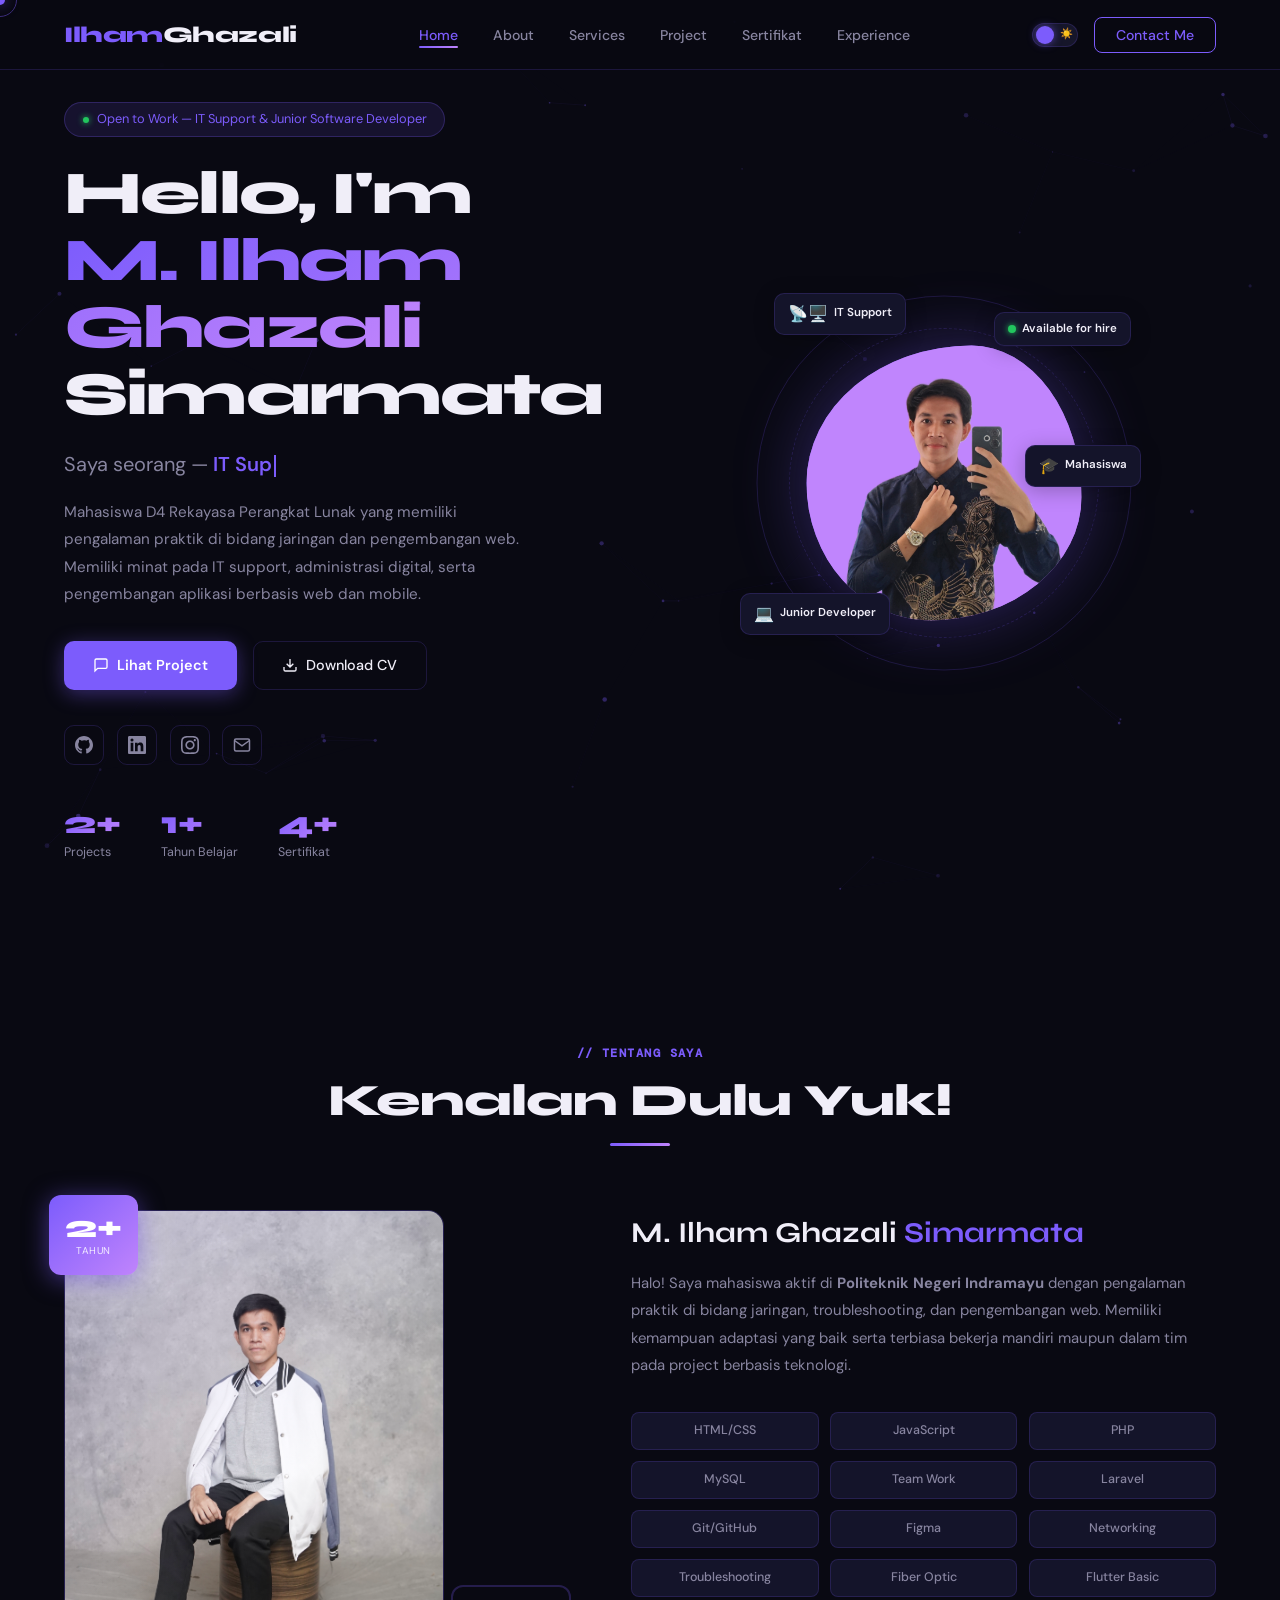
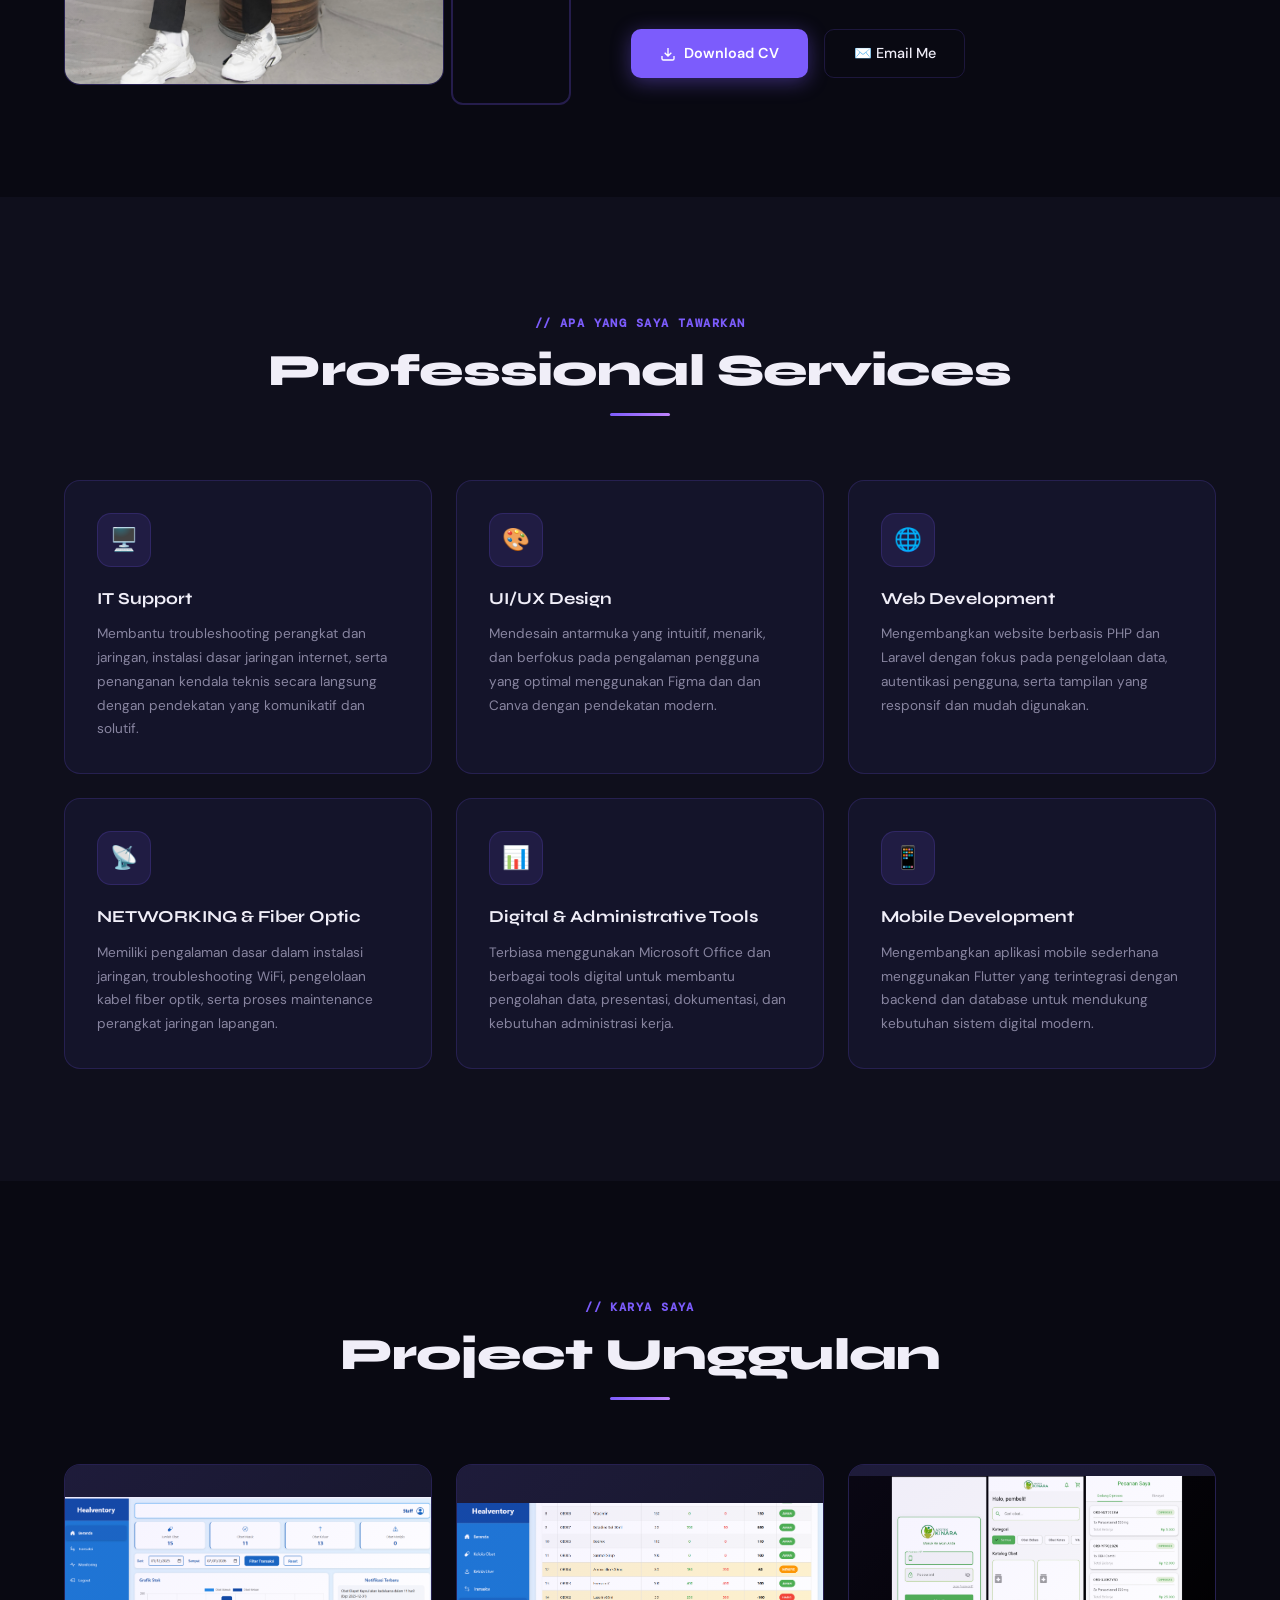
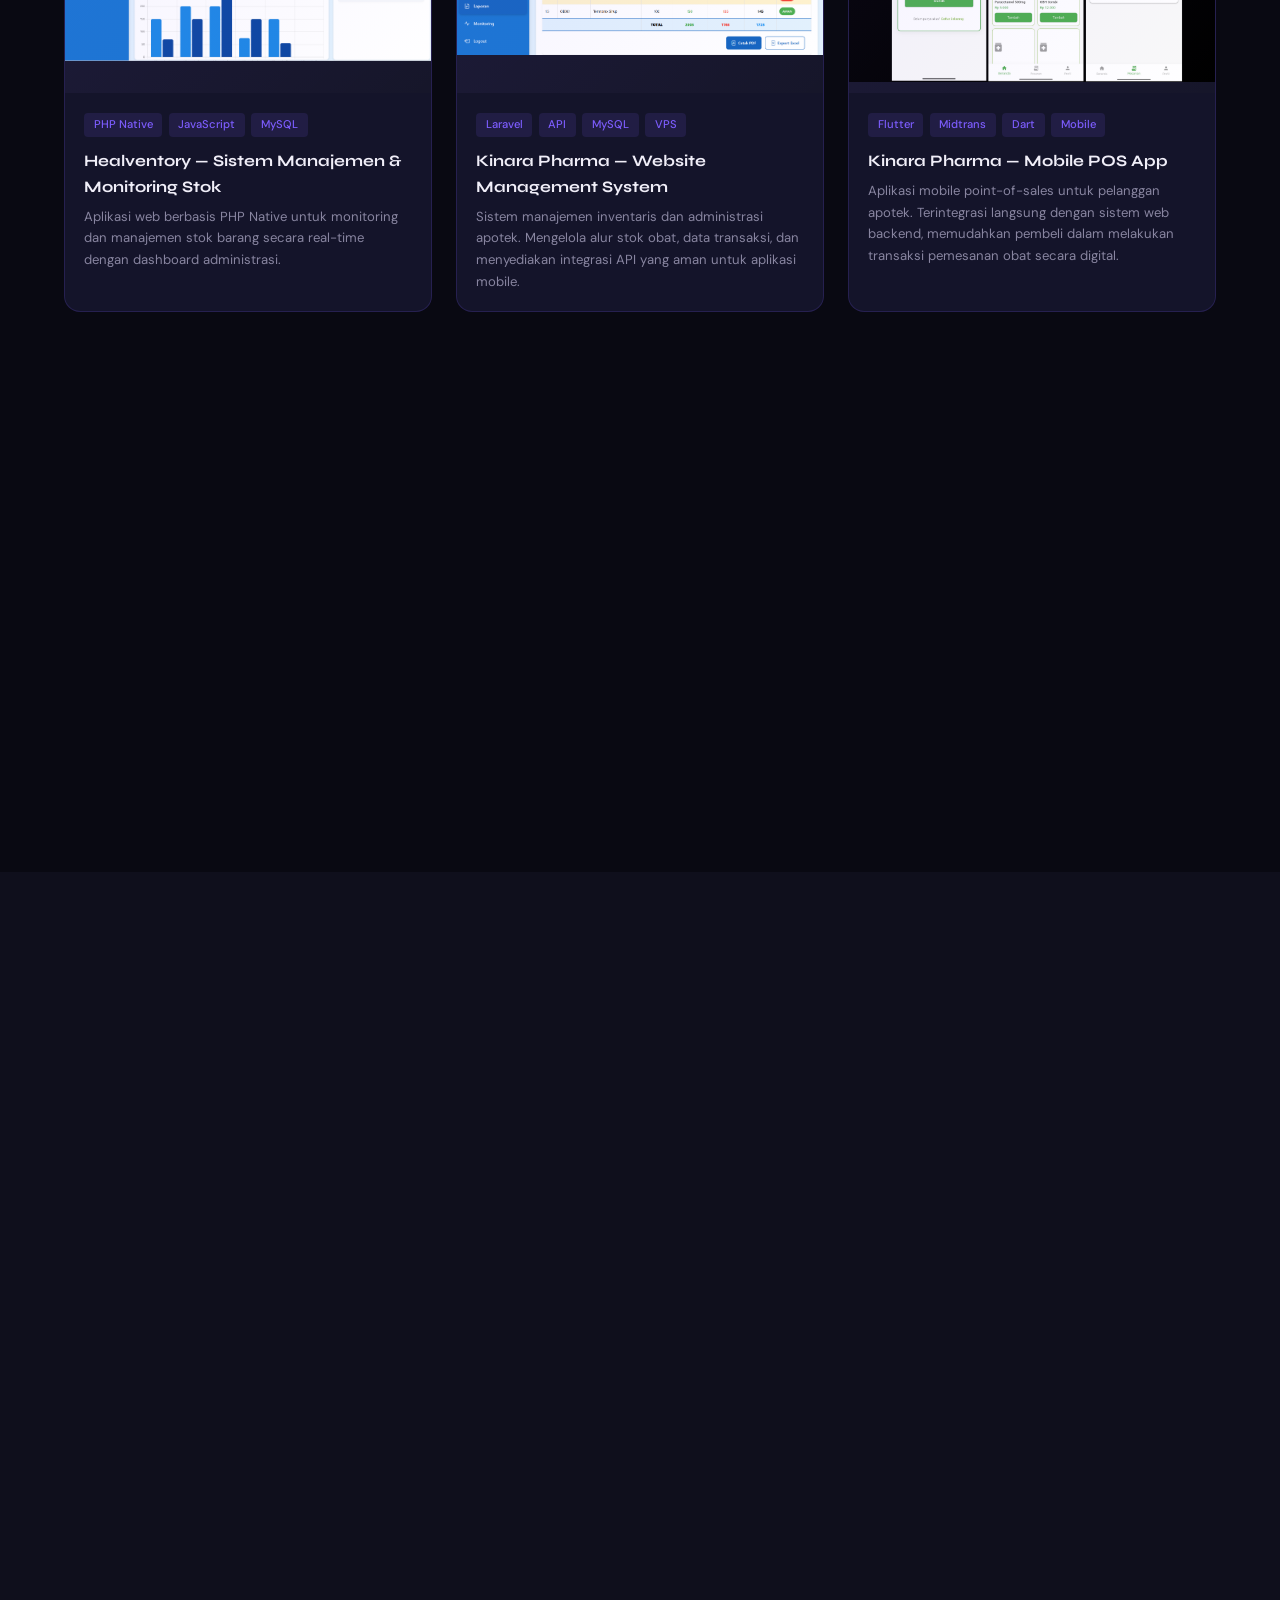
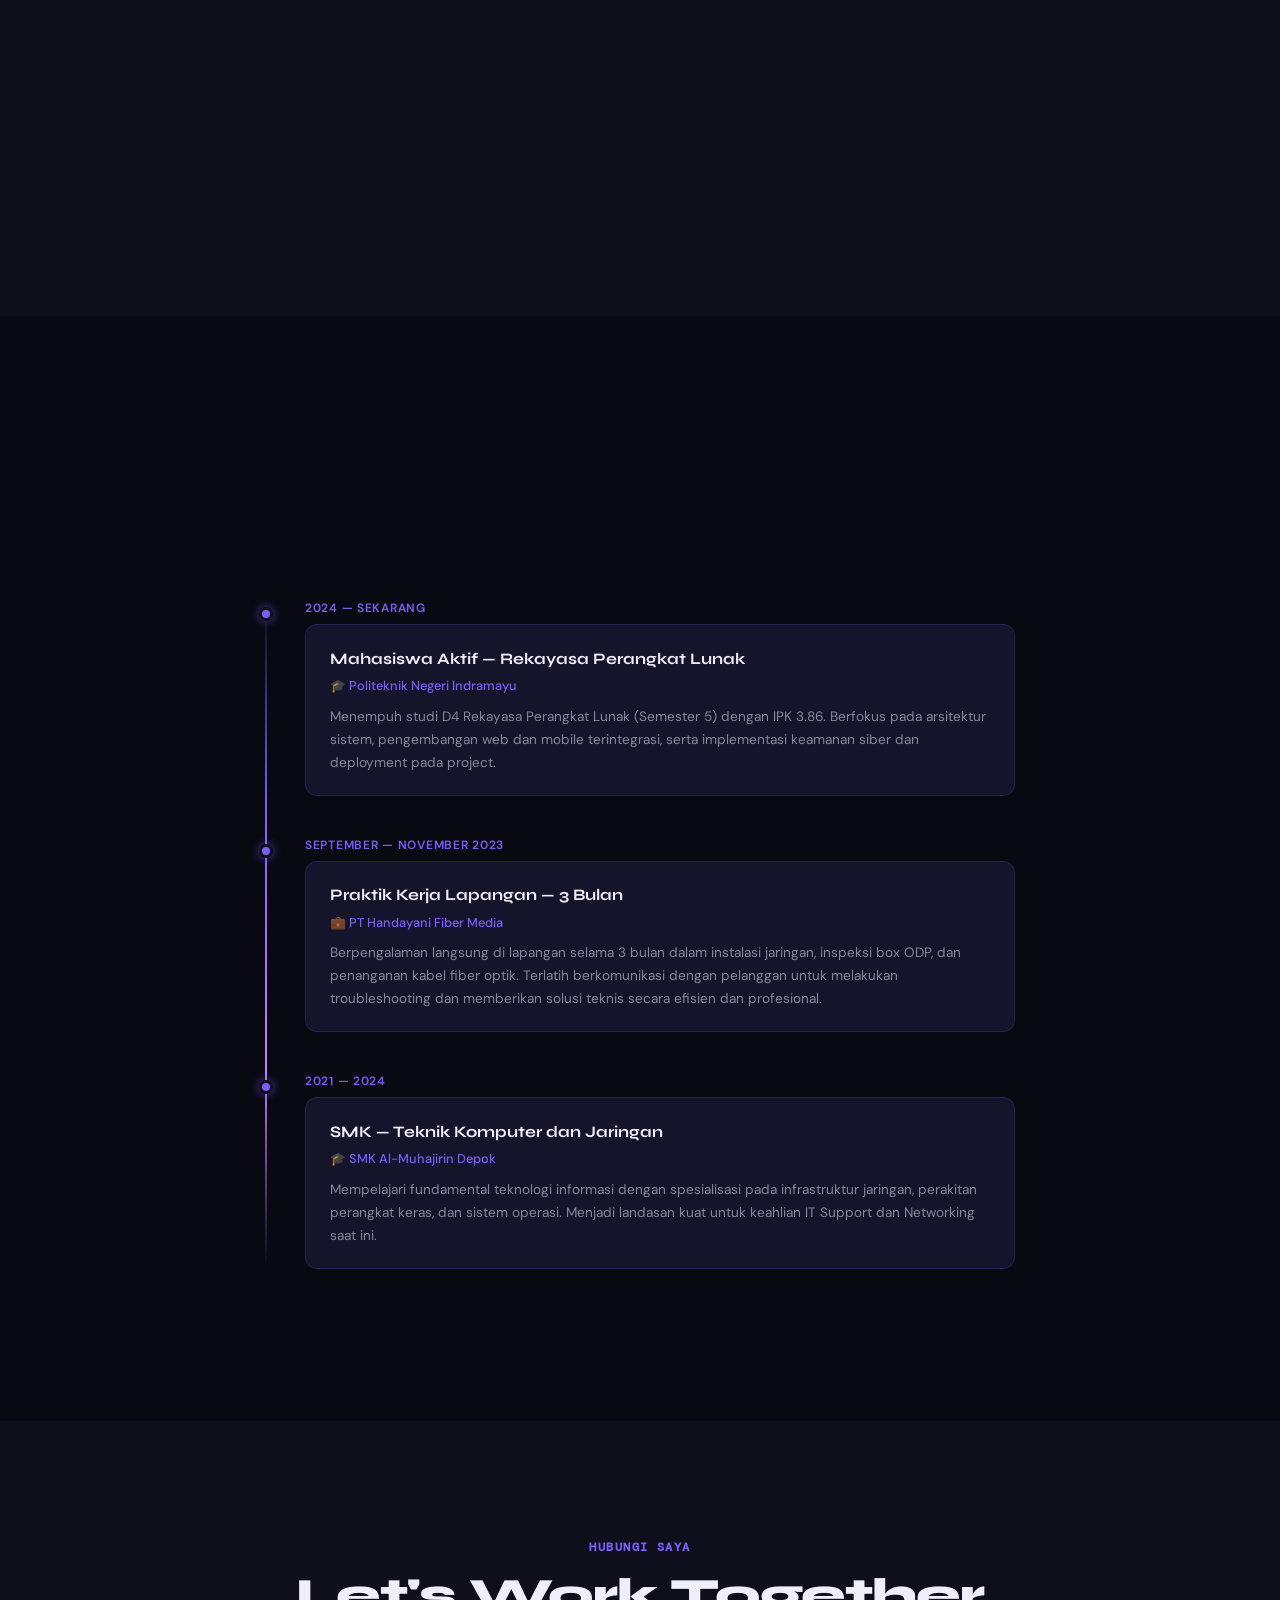
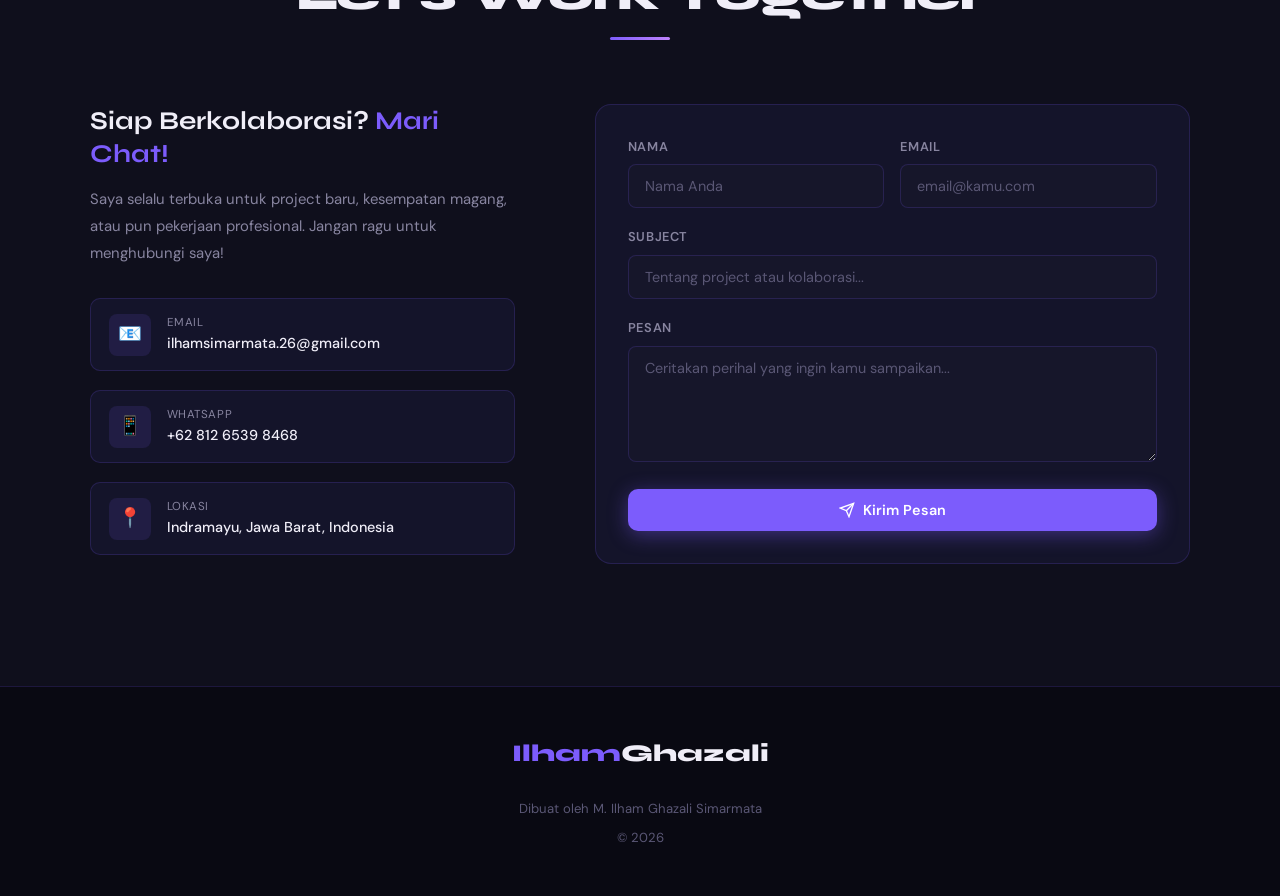
==== commit 0a8b5c48: "update form email" ====
--- a/index.html
+++ b/index.html
@@ -476,7 +476,7 @@
       <article class="project-card reveal reveal-delay-2">
         <div class="project-img" aria-hidden="true">
           <div class="project-img-placeholder">
-            <img src="assets/images/project/FitTrack/Login.png" alt="project">
+            <img src="assets/images/project/FitTrack/FitTrack.png" alt="project">
           </div>
           <div class="project-overlay">
             <a href="https://github.com/ilhams26/Catatan_Latihan_Olahraga" class="overlay-btn" id="proj5Preview"
@@ -863,36 +863,44 @@
         </div>
       </div>
 
-      <div class="contact-form reveal reveal-delay-2">
+      <form class="contact-form reveal reveal-delay-2" id="contactForm">
+        <input type="text" name="_honey" style="display:none" tabindex="-1" autocomplete="off" />
+        <input type="hidden" name="_template" value="table" />
+        <input type="hidden" name="_captcha" value="false" />
+
         <div class="form-row">
           <div class="form-group">
             <label for="contactName">Nama</label>
-            <input type="text" id="contactName" name="name" placeholder="Nama" autocomplete="name" />
+            <input type="text" id="contactName" name="name" placeholder="Nama Anda" autocomplete="name" maxlength="100" required />
           </div>
           <div class="form-group">
             <label for="contactEmail">Email</label>
-            <input type="email" id="contactEmail" name="email" placeholder="email@kamu.com" autocomplete="email" />
+            <input type="email" id="contactEmail" name="email" placeholder="email@kamu.com" autocomplete="email"
+              maxlength="100" required />
           </div>
         </div>
         <div class="form-group">
           <label for="contactSubject">Subject</label>
-          <input type="text" id="contactSubject" name="subject" placeholder="Tentang project atau kolaborasi..." />
+          <input type="text" id="contactSubject" name="subject" placeholder="Tentang project atau kolaborasi..."
+            maxlength="150" required />
         </div>
         <div class="form-group">
           <label for="contactMessage">Pesan</label>
           <textarea id="contactMessage" name="message" rows="5"
-            placeholder="Ceritakan perihal yang ingin kamu sampaikan..."></textarea>
-        </div>
-        <button class="btn-primary" id="contactSubmitBtn" style="width: 100%; justify-content: center"
-          onclick="handleSubmit(this)" type="button">
+            placeholder="Ceritakan perihal yang ingin kamu sampaikan..." maxlength="3000" required></textarea>
+        </div>
+
+        <div id="formStatus" class="form-status" aria-live="polite"></div>
+
+        <button class="btn-primary" id="contactSubmitBtn" style="width: 100%; justify-content: center" type="submit">
           <svg width="16" height="16" fill="none" stroke="currentColor" stroke-width="2" viewBox="0 0 24 24"
             aria-hidden="true">
             <line x1="22" y1="2" x2="11" y2="13" />
             <polygon points="22 2 15 22 11 13 2 9 22 2" />
           </svg>
-          Kirim Pesan
+          <span>Kirim Pesan</span>
         </button>
-      </div>
+      </form>
     </div>
   </section>
 
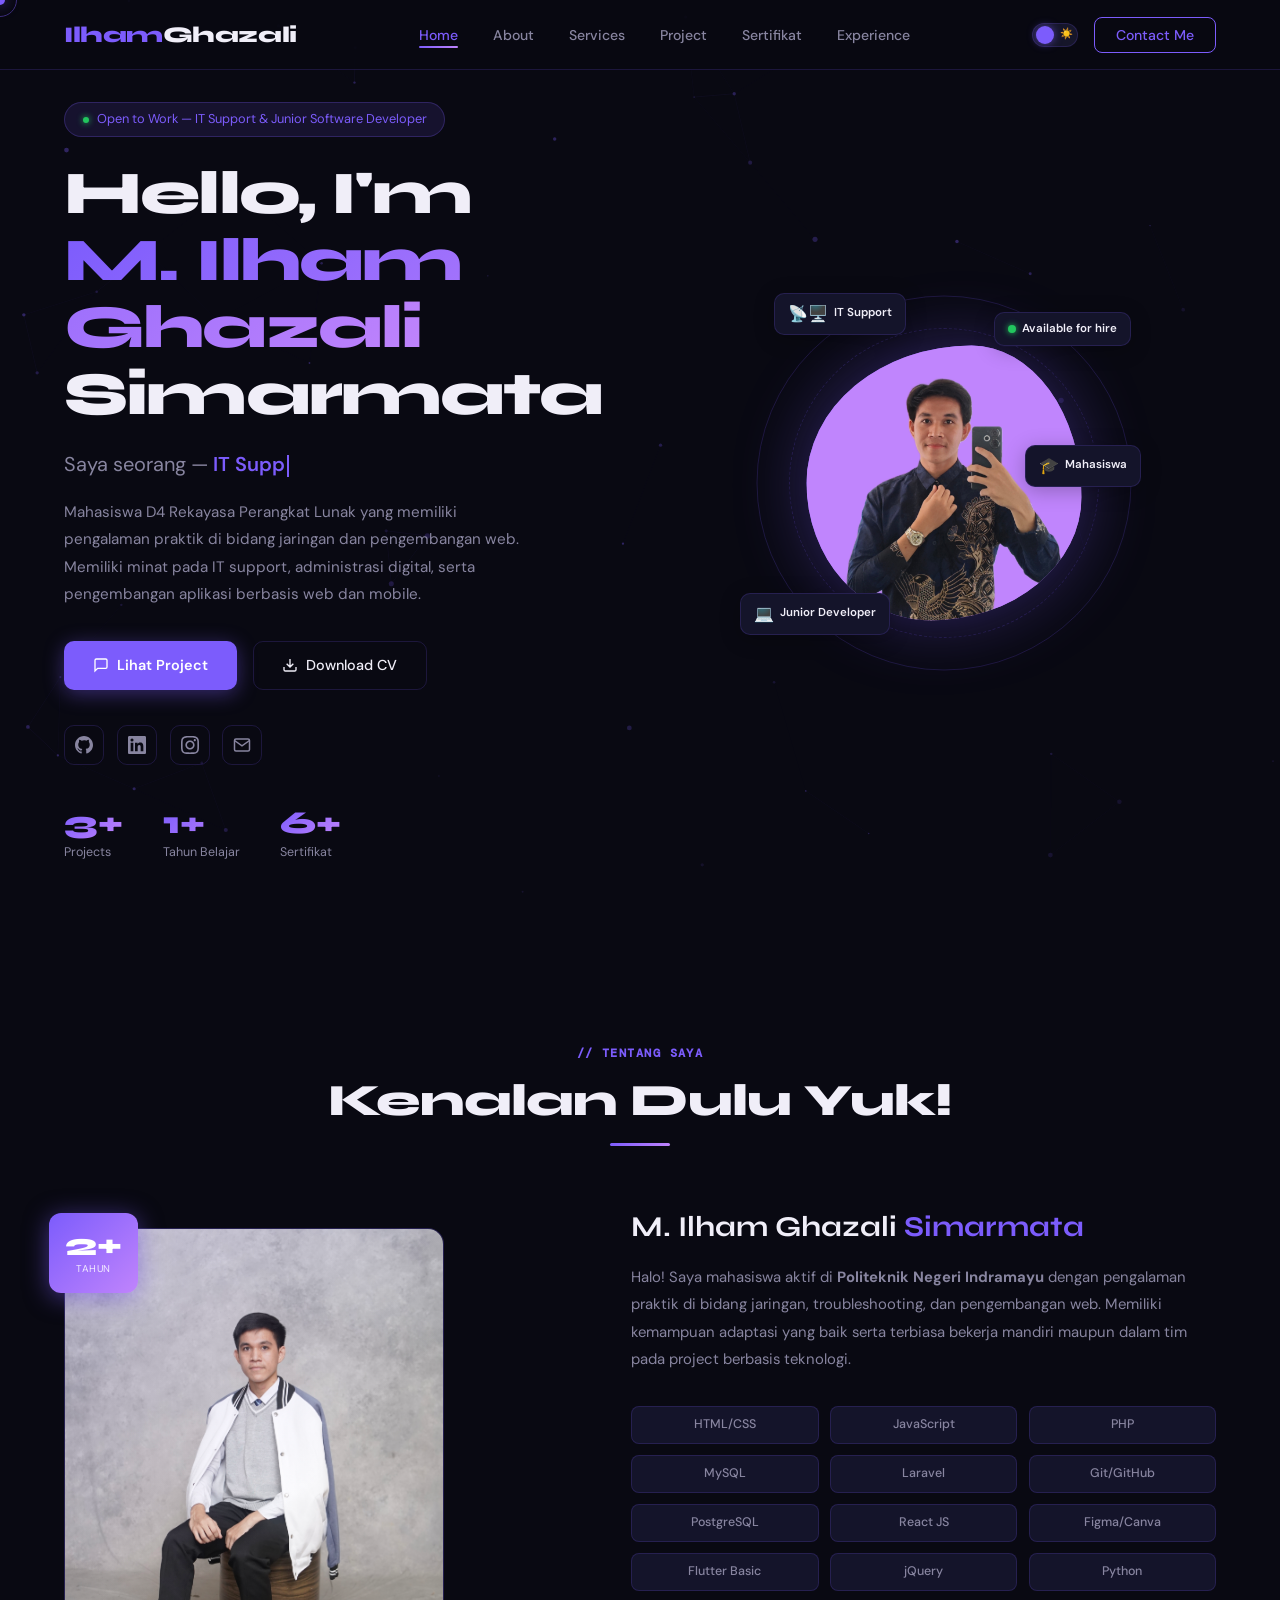
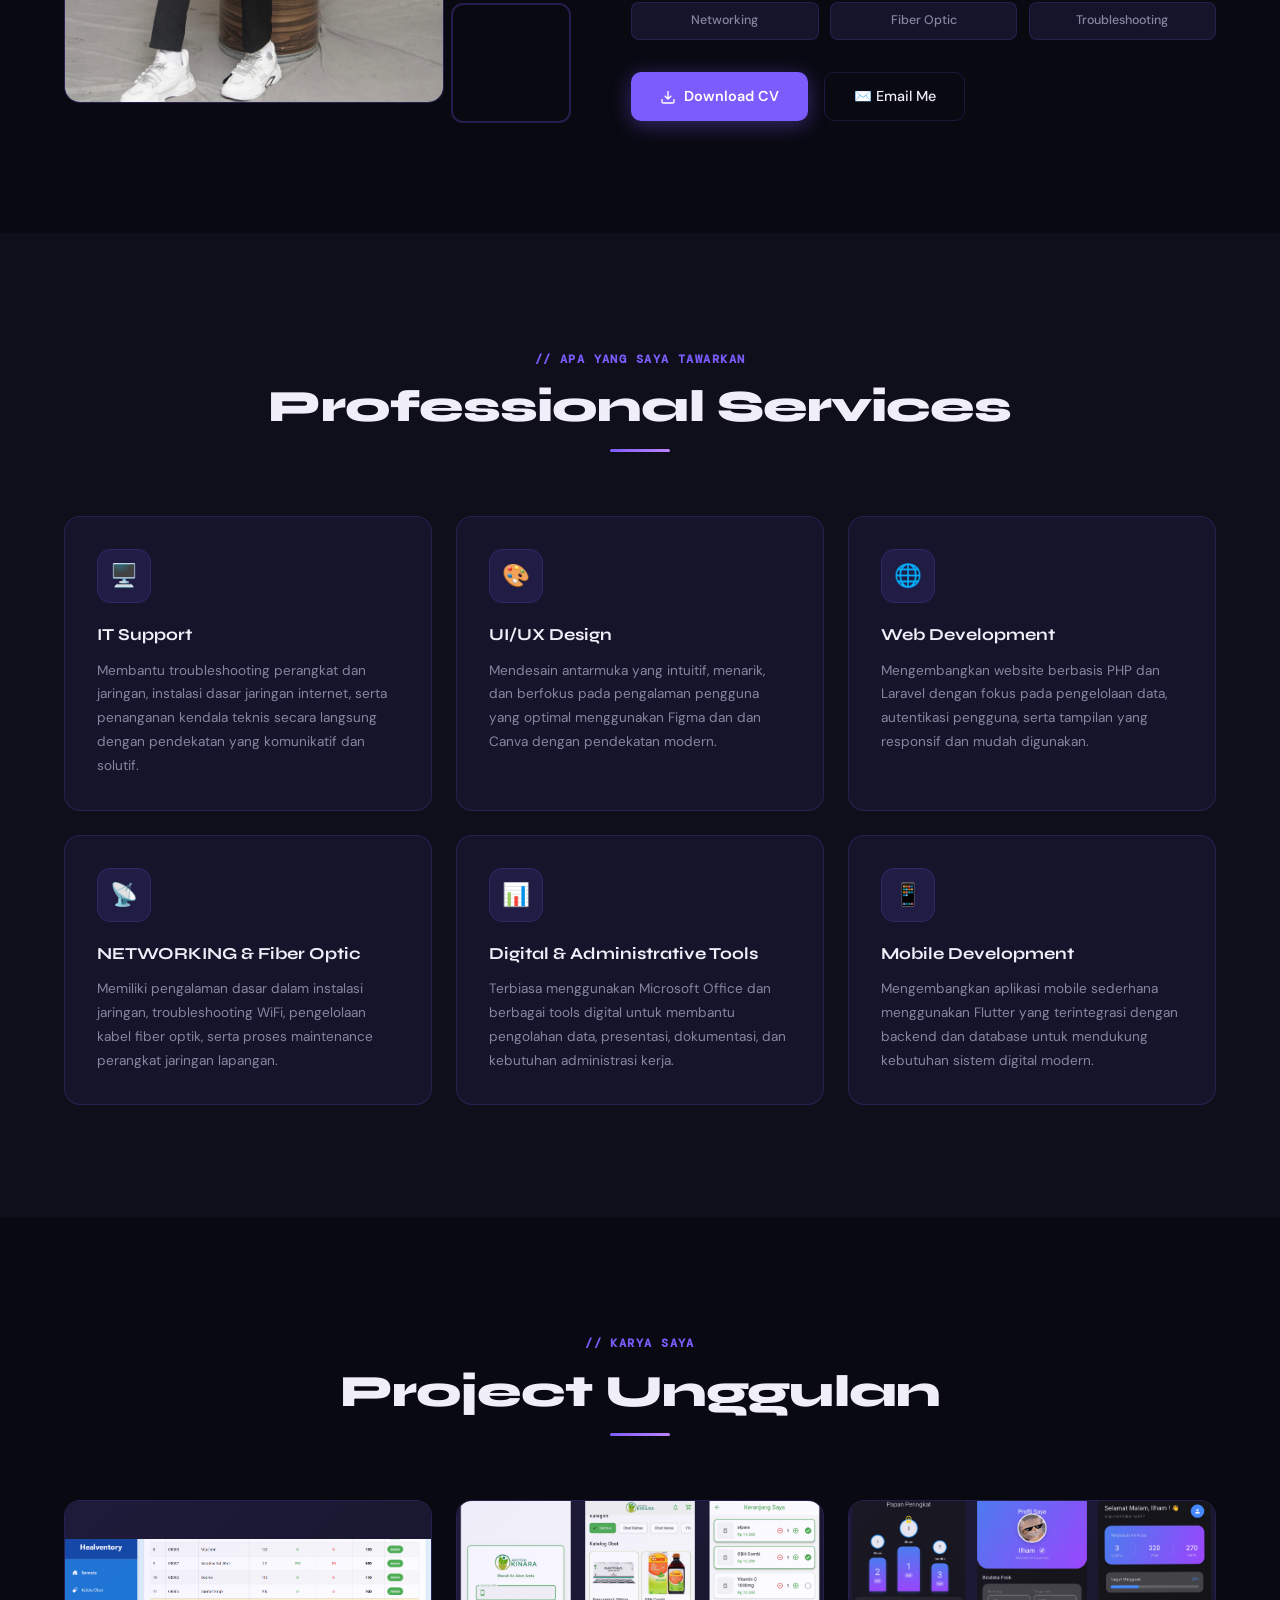
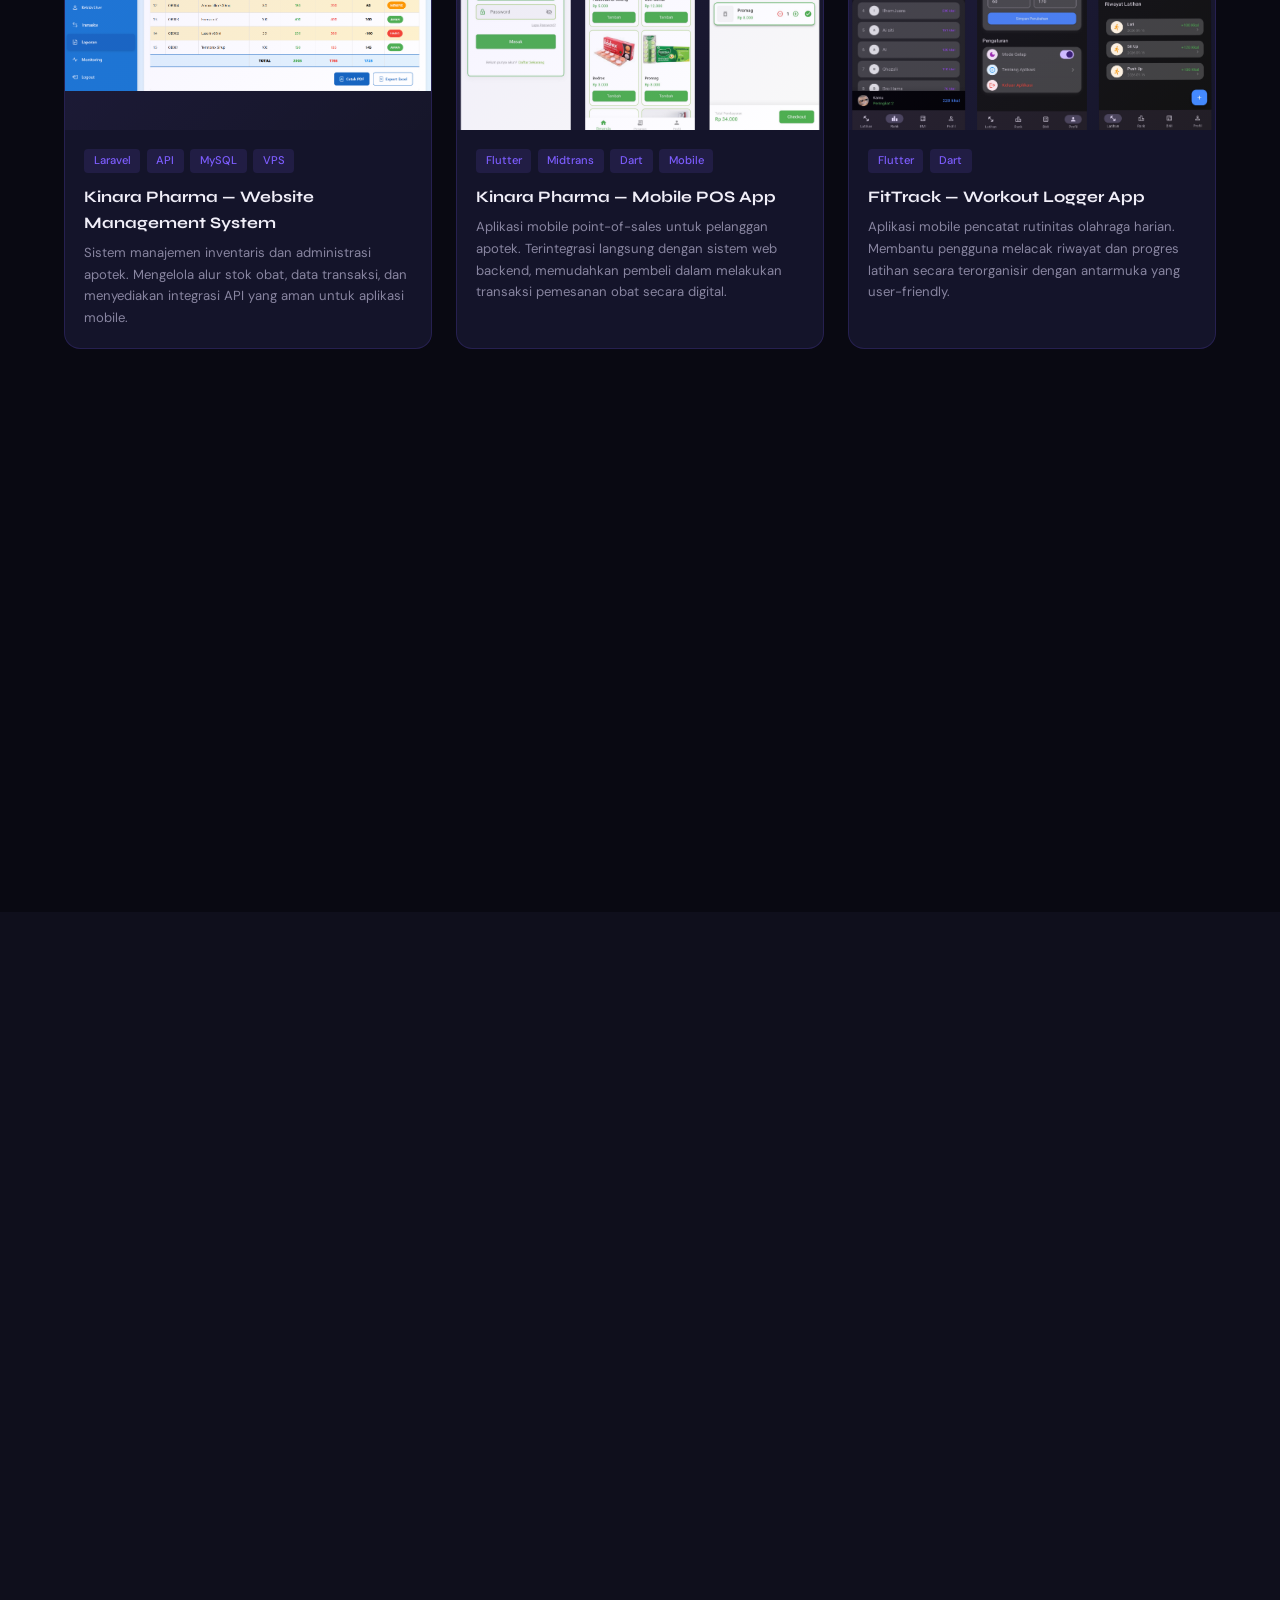
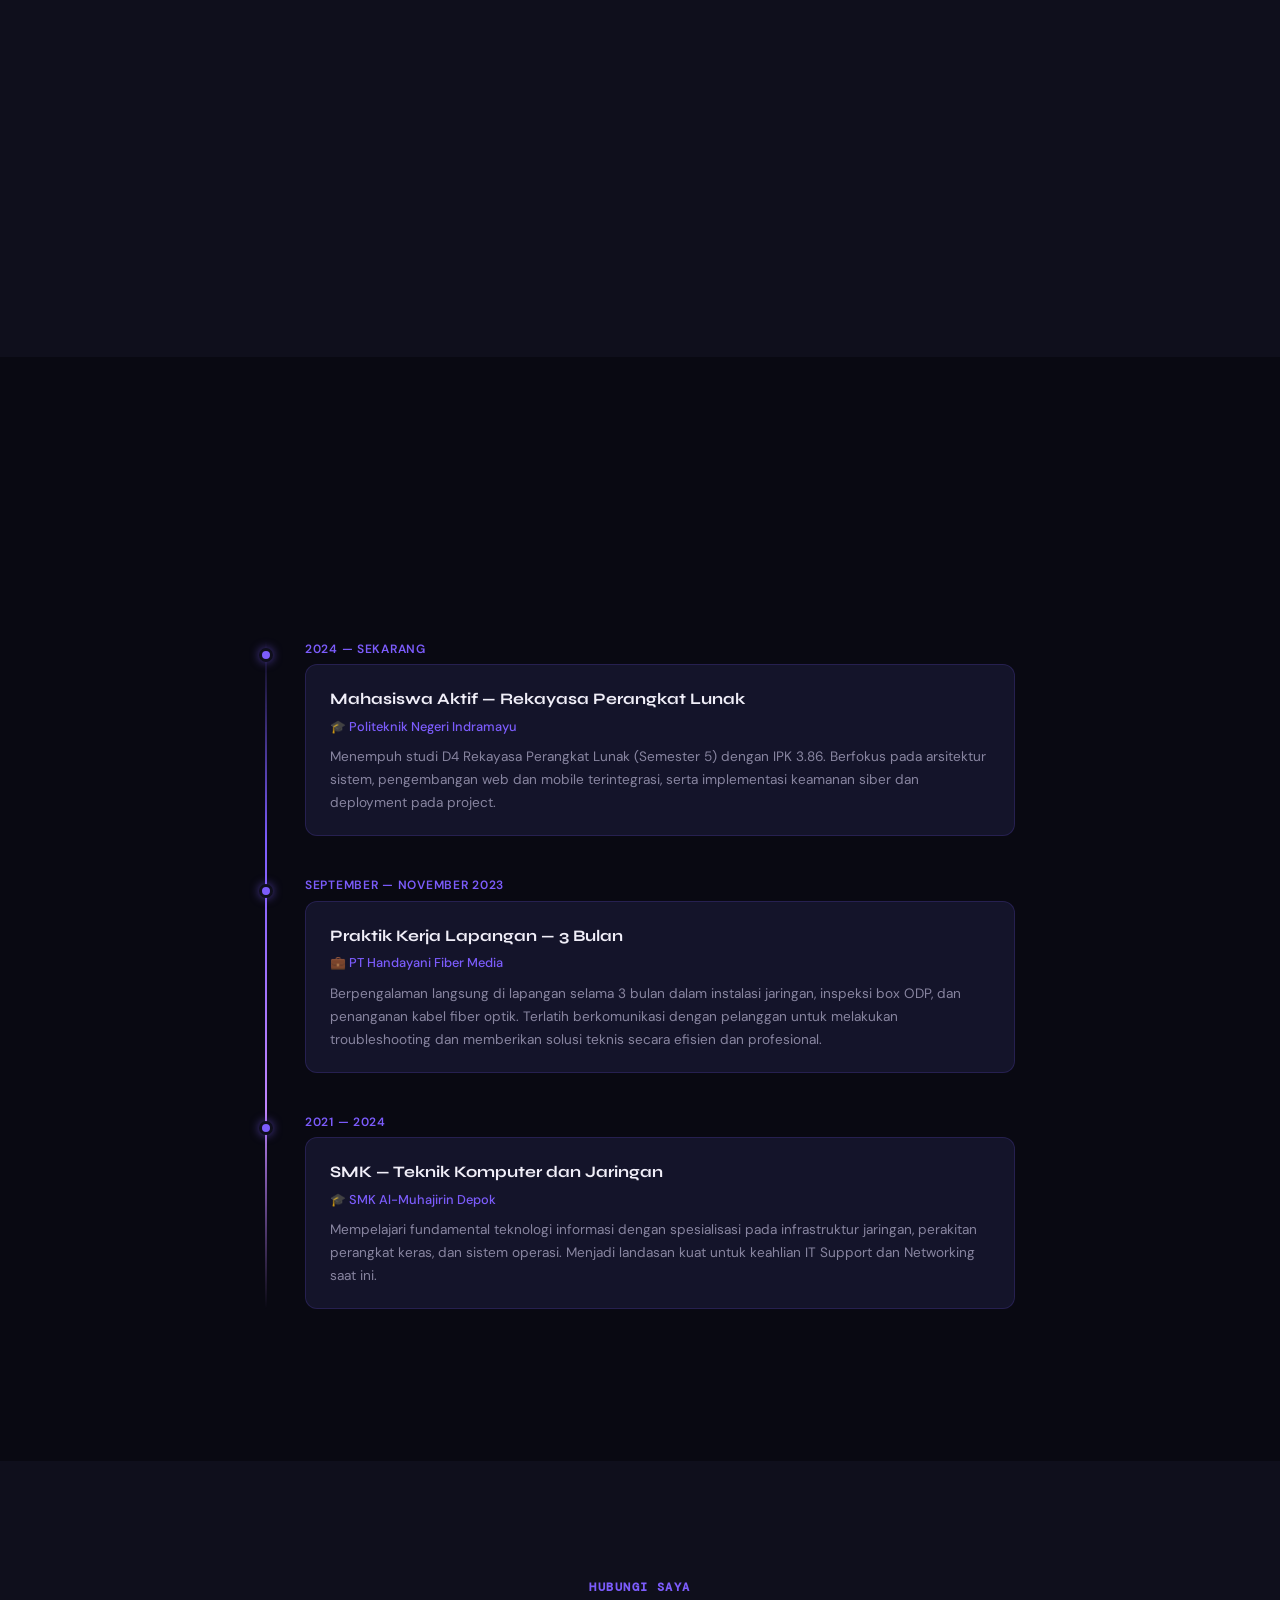
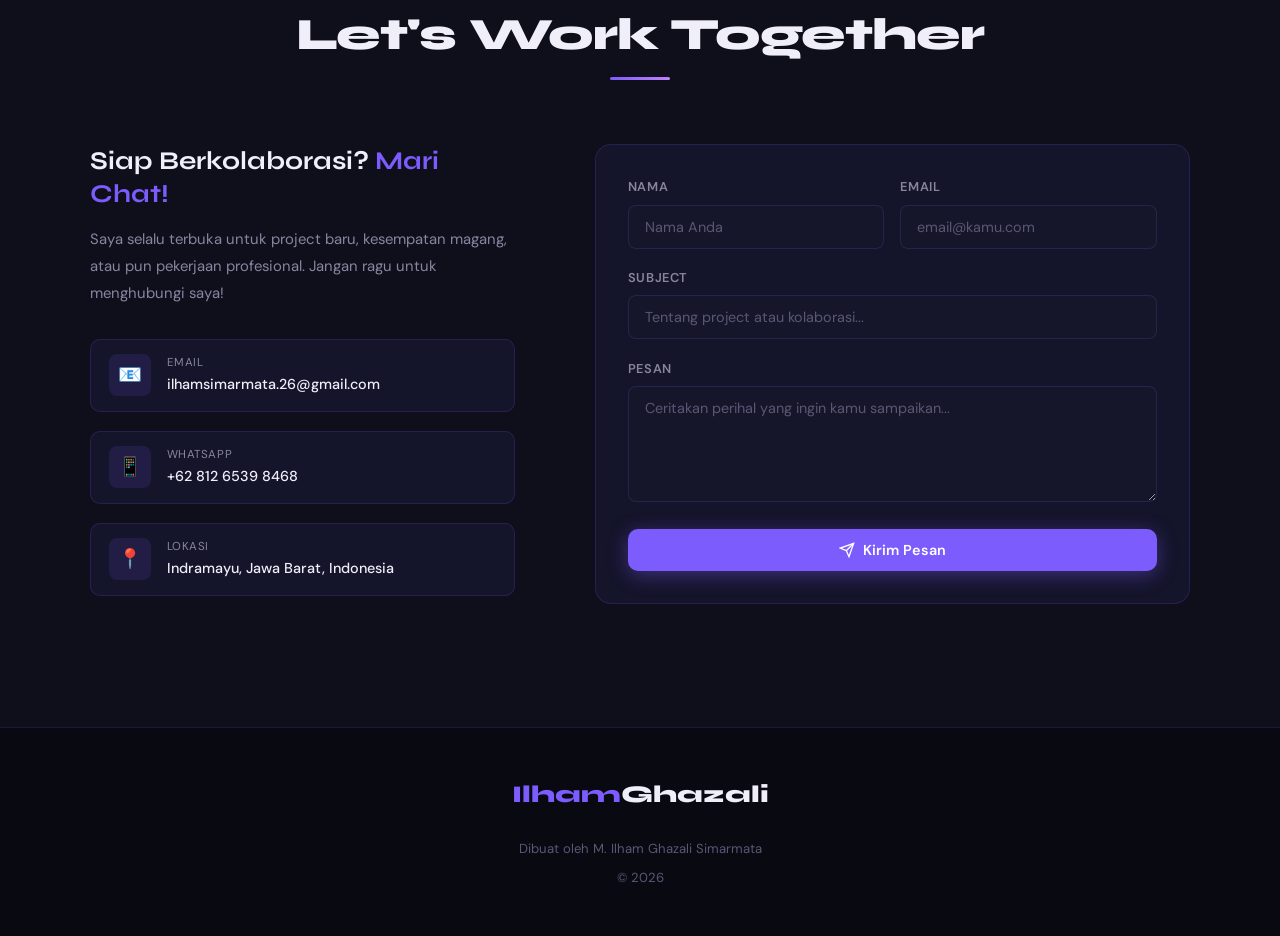
==== commit f622251d: "update assest , final deploy" ====
--- a/index.html
+++ b/index.html
@@ -237,14 +237,17 @@
           <div class="skill-chip">JavaScript</div>
           <div class="skill-chip">PHP</div>
           <div class="skill-chip">MySQL</div>
-          <div class="skill-chip">Team Work</div>
           <div class="skill-chip">Laravel</div>
           <div class="skill-chip">Git/GitHub</div>
-          <div class="skill-chip">Figma</div>
+          <div class="skill-chip">PostgreSQL</div>
+          <div class="skill-chip">React JS</div>
+          <div class="skill-chip">Figma/Canva</div>
+          <div class="skill-chip">Flutter Basic</div>
+          <div class="skill-chip">jQuery</div>
+          <div class="skill-chip">Python</div>
           <div class="skill-chip">Networking</div>
+          <div class="skill-chip">Fiber Optic</div>
           <div class="skill-chip">Troubleshooting</div>
-          <div class="skill-chip">Fiber Optic</div>
-          <div class="skill-chip">Flutter Basic</div>
 
         </div>
 
@@ -342,41 +345,7 @@
 
     <div class="projects-grid">
 
-      <article class="project-card reveal reveal-delay-1">
-        <div class="project-img" aria-hidden="true">
-          <div class="project-img-placeholder">
-            <img src="assets/images/project/Proyek_1/beranda.png" alt="project">
-          </div>
-          <div class="project-overlay">
-            <!-- <a href="#" class="overlay-btn" id="proj1Preview" aria-label="Preview project 1">
-              <svg width="14" height="14" fill="none" stroke="currentColor" stroke-width="2" viewBox="0 0 24 24">
-                <path d="M1 12s4-8 11-8 11 8 11 8-4 8-11 8-11-8-11-8z" />
-                <circle cx="12" cy="12" r="3" />
-              </svg>
-              Preview
-            </a> -->
-            <a href="https://healventory.gt.tc/public/" class="overlay-btn" id="proj1Link" target="_blank"
-              rel="noopener" aria-label="Open project 1 link">
-              <svg width="14" height="14" fill="none" stroke="currentColor" stroke-width="2" viewBox="0 0 24 24">
-                <path d="M18 13v6a2 2 0 01-2 2H5a2 2 0 01-2-2V8a2 2 0 012-2h6" />
-                <polyline points="15 3 21 3 21 9" />
-                <line x1="10" y1="14" x2="21" y2="3" />
-              </svg>
-              Live
-            </a>
-          </div>
-        </div>
-        <div class="project-info">
-          <div class="project-tags">
-            <span class="project-tag">PHP Native</span>
-            <span class="project-tag">JavaScript</span>
-            <span class="project-tag">MySQL</span>
-          </div>
-          <h3>Healventory &mdash; Sistem Manajemen & Monitoring Stok</h3>
-          <p>Aplikasi web berbasis PHP Native untuk monitoring dan manajemen stok barang secara real-time dengan
-            dashboard administrasi.</p>
-        </div>
-      </article>
+
 
       <article class="project-card reveal reveal-delay-2">
         <div class="project-img" aria-hidden="true">
@@ -409,7 +378,7 @@
       <article class="project-card reveal reveal-delay-3">
         <div class="project-img" aria-hidden="true">
           <div class="project-img-placeholder">
-            <img src="assets/images/project/Proyek_2/MobileKinara.jpeg" alt="project">
+            <img src="assets/images/project/Proyek_2/Mobile_KinaraPharma.png" alt="project flutter">
           </div>
           <div class="project-overlay">
             <a href="#" class="overlay-btn" id="proj3Preview" aria-label="Preview project 3">
@@ -443,13 +412,45 @@
         </div>
       </article>
 
+      <article class="project-card reveal reveal-delay-2">
+        <div class="project-img" aria-hidden="true">
+          <div class="project-img-placeholder">
+            <img src="assets/images/project/FitTrack/FitTrack.png" alt="project mobile">
+          </div>
+          <div class="project-overlay">
+            <a href="https://github.com/ilhams26/Catatan_Latihan_Olahraga" class="overlay-btn" id="proj5Preview"
+              aria-label="Preview project 5">
+              <svg width="14" height="14" fill="none" stroke="currentColor" stroke-width="2" viewBox="0 0 24 24">
+                <path d="M1 12s4-8 11-8 11 8 11 8-4 8-11 8-11-8-11-8z" />
+                <circle cx="12" cy="12" r="3" />
+              </svg>
+              Preview
+            </a>
+            <a href="https://drive.google.com/file/d/1FeLTJwNedfyB-ZyUw3YMyUHEfEqVkaI7/view?usp=sharing"
+              class="overlay-btn" id="proj5Link" target="_blank" rel="noopener" aria-label="Open project 5 link">
+              <svg width="14" height="14" fill="none" stroke="currentColor" stroke-width="2" viewBox="0 0 24 24">
+                <path d="M18 13v6a2 2 0 01-2 2H5a2 2 0 01-2-2V8a2 2 0 012-2h6" />
+                <polyline points="15 3 21 3 21 9" />
+                <line x1="10" y1="14" x2="21" y2="3" />
+              </svg>
+              Live
+            </a>
+          </div>
+        </div>
+        <div class="project-info">
+          <div class="project-tags">
+            <span class="project-tag">Flutter</span>
+            <span class="project-tag">Dart</span>
+          </div>
+          <h3>FitTrack &mdash; Workout Logger App</h3>
+          <p>Aplikasi mobile pencatat rutinitas olahraga harian. Membantu pengguna melacak riwayat dan progres latihan
+            secara terorganisir dengan antarmuka yang user-friendly.</p>
+        </div>
+      </article>
+
       <article class="project-card reveal reveal-delay-1">
         <div class="project-img" aria-hidden="true">
           <div class="project-img-placeholder">
-            <svg fill="none" stroke="currentColor" stroke-width="1" viewBox="0 0 24 24">
-              <rect x="2" y="3" width="20" height="14" rx="2" />
-              <path d="M8 21h8M12 17v4" />
-            </svg>
             <img src="assets/images/project/Personal_porto/ilhamghazali.png" alt="Personal Portfolio">
           </div>
           <div class="project-overlay">
@@ -473,46 +474,10 @@
         </div>
       </article>
 
-      <article class="project-card reveal reveal-delay-2">
-        <div class="project-img" aria-hidden="true">
-          <div class="project-img-placeholder">
-            <img src="assets/images/project/FitTrack/FitTrack.png" alt="project">
-          </div>
-          <div class="project-overlay">
-            <a href="https://github.com/ilhams26/Catatan_Latihan_Olahraga" class="overlay-btn" id="proj5Preview"
-              aria-label="Preview project 5">
-              <svg width="14" height="14" fill="none" stroke="currentColor" stroke-width="2" viewBox="0 0 24 24">
-                <path d="M1 12s4-8 11-8 11 8 11 8-4 8-11 8-11-8-11-8z" />
-                <circle cx="12" cy="12" r="3" />
-              </svg>
-              Preview
-            </a>
-            <a href="https://drive.google.com/file/d/1FeLTJwNedfyB-ZyUw3YMyUHEfEqVkaI7/view?usp=sharing"
-              class="overlay-btn" id="proj5Link" target="_blank" rel="noopener" aria-label="Open project 5 link">
-              <svg width="14" height="14" fill="none" stroke="currentColor" stroke-width="2" viewBox="0 0 24 24">
-                <path d="M18 13v6a2 2 0 01-2 2H5a2 2 0 01-2-2V8a2 2 0 012-2h6" />
-                <polyline points="15 3 21 3 21 9" />
-                <line x1="10" y1="14" x2="21" y2="3" />
-              </svg>
-              Live
-            </a>
-          </div>
-        </div>
-        <div class="project-info">
-          <div class="project-tags">
-            <span class="project-tag">Flutter</span>
-            <span class="project-tag">Dart</span>
-          </div>
-          <h3>FitTrack &mdash; Workout Logger App</h3>
-          <p>Aplikasi mobile pencatat rutinitas olahraga harian. Membantu pengguna melacak riwayat dan progres latihan
-            secara terorganisir dengan antarmuka yang user-friendly.</p>
-        </div>
-      </article>
-
       <article class="project-card reveal reveal-delay-3">
         <div class="project-img" aria-hidden="true">
           <div class="project-img-placeholder">
-            <img src="assets/images/project/UIUX/1.png" alt="Design UI/UX">
+            <img src="assets/images/project/UIUX/Techomfest_Prototype.png" alt="Design UI/UX">
           </div>
           <div class="project-overlay">
             <!-- <a href="https://www.figma.com/proto/RiWpuFxzWVVHA2MX0Qxx52/Scatch?node-id=672-632&p=f&t=NKMGYgUkiP9NXbDn-1&scaling=scale-down&content-scaling=fixed&page-id=0%3A1&starting-point-node-id=666%3A793"
@@ -542,6 +507,41 @@
           <h3>UI/UX Design &mdash; Techomfest</h3>
           <p>Eksplorasi desain antarmuka aplikasi dengan fokus pada User Experience. Ikut serta dalam kompetisi UI/UX
             Design di Politeknik Negeri Semarang.</p>
+        </div>
+      </article>
+      <article class="project-card reveal reveal-delay-1">
+        <div class="project-img" aria-hidden="true">
+          <div class="project-img-placeholder">
+            <img src="assets/images/project/Proyek_1/beranda.png" alt="project">
+          </div>
+          <div class="project-overlay">
+            <!-- <a href="#" class="overlay-btn" id="proj1Preview" aria-label="Preview project 1">
+              <svg width="14" height="14" fill="none" stroke="currentColor" stroke-width="2" viewBox="0 0 24 24">
+                <path d="M1 12s4-8 11-8 11 8 11 8-4 8-11 8-11-8-11-8z" />
+                <circle cx="12" cy="12" r="3" />
+              </svg>
+              Preview
+            </a> -->
+            <a href="https://healventory.gt.tc/public/" class="overlay-btn" id="proj1Link" target="_blank"
+              rel="noopener" aria-label="Open project 1 link">
+              <svg width="14" height="14" fill="none" stroke="currentColor" stroke-width="2" viewBox="0 0 24 24">
+                <path d="M18 13v6a2 2 0 01-2 2H5a2 2 0 01-2-2V8a2 2 0 012-2h6" />
+                <polyline points="15 3 21 3 21 9" />
+                <line x1="10" y1="14" x2="21" y2="3" />
+              </svg>
+              Live
+            </a>
+          </div>
+        </div>
+        <div class="project-info">
+          <div class="project-tags">
+            <span class="project-tag">PHP Native</span>
+            <span class="project-tag">JavaScript</span>
+            <span class="project-tag">MySQL</span>
+          </div>
+          <h3>Healventory &mdash; Sistem Manajemen & Monitoring Stok</h3>
+          <p>Aplikasi web berbasis PHP Native untuk monitoring dan manajemen stok barang secara real-time dengan
+            dashboard administrasi.</p>
         </div>
       </article>
     </div>
@@ -871,7 +871,8 @@
         <div class="form-row">
           <div class="form-group">
             <label for="contactName">Nama</label>
-            <input type="text" id="contactName" name="name" placeholder="Nama Anda" autocomplete="name" maxlength="100" required />
+            <input type="text" id="contactName" name="name" placeholder="Nama Anda" autocomplete="name" maxlength="100"
+              required />
           </div>
           <div class="form-group">
             <label for="contactEmail">Email</label>
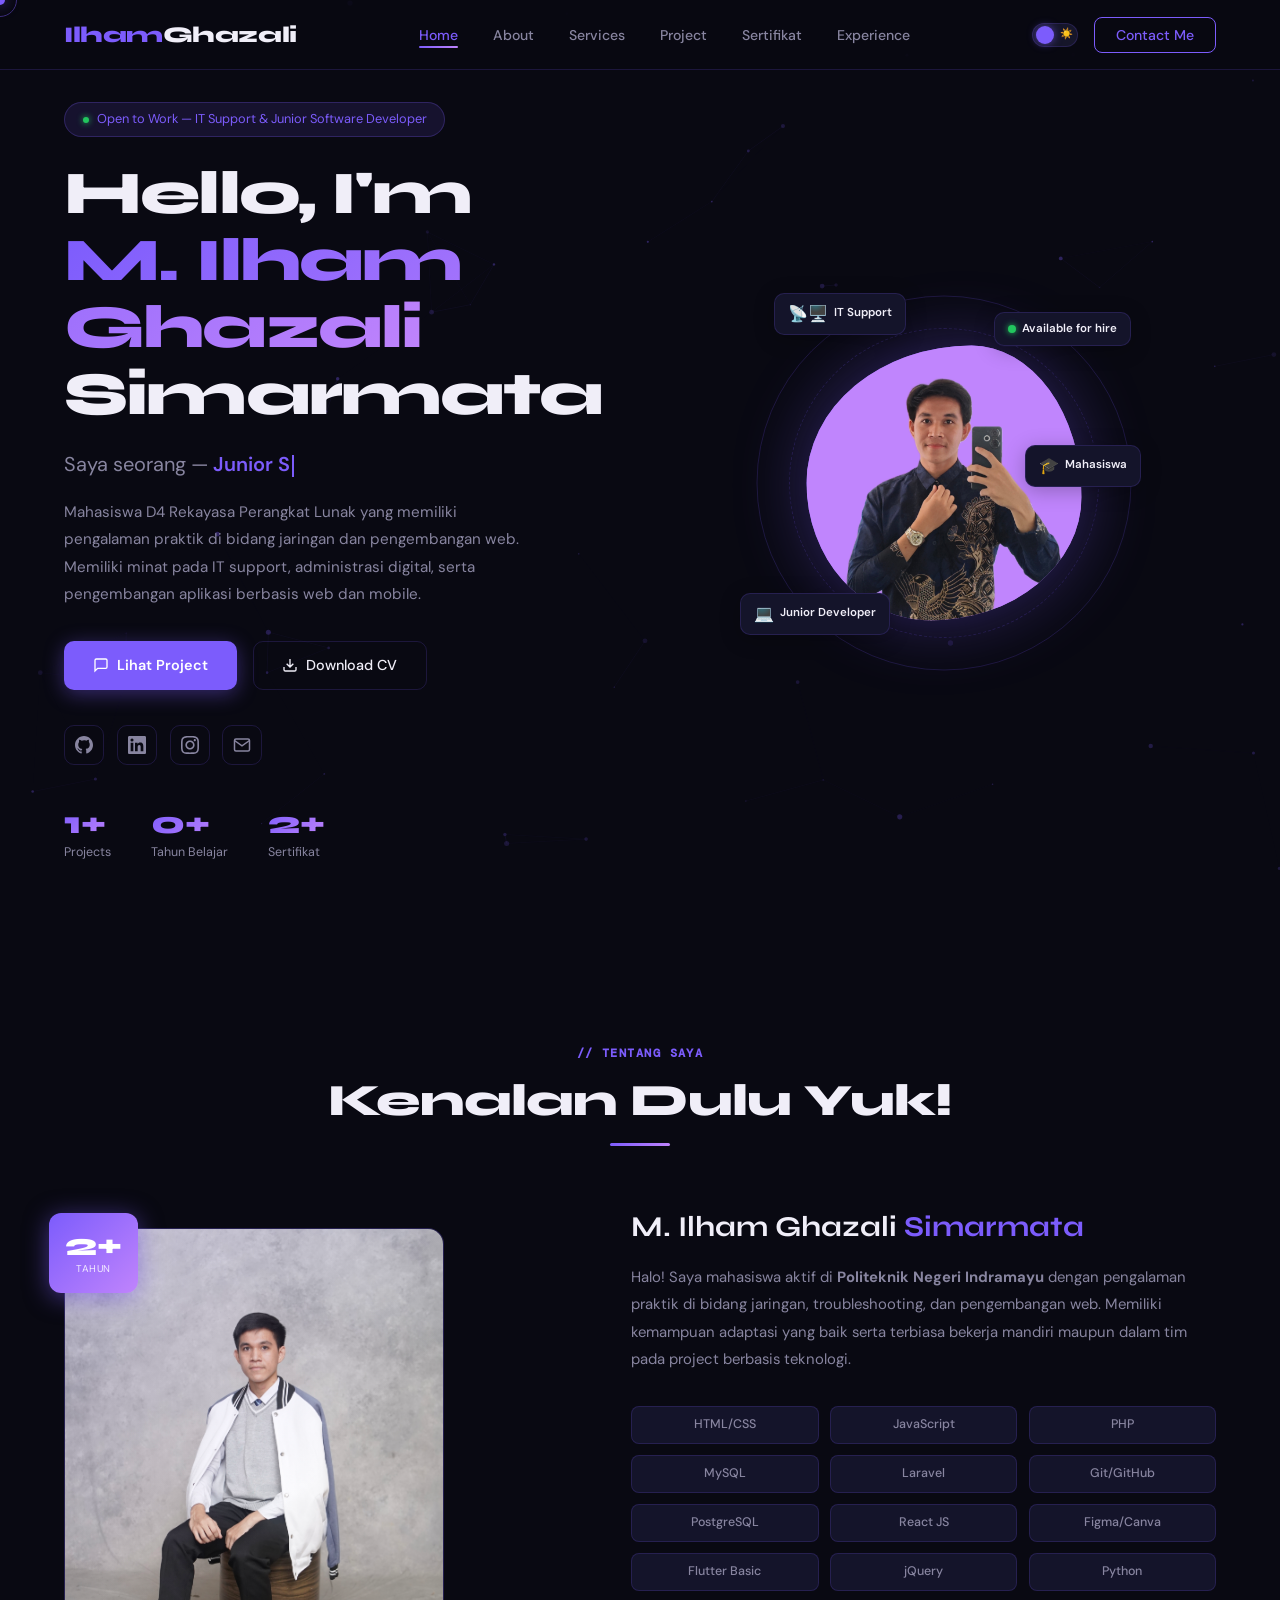
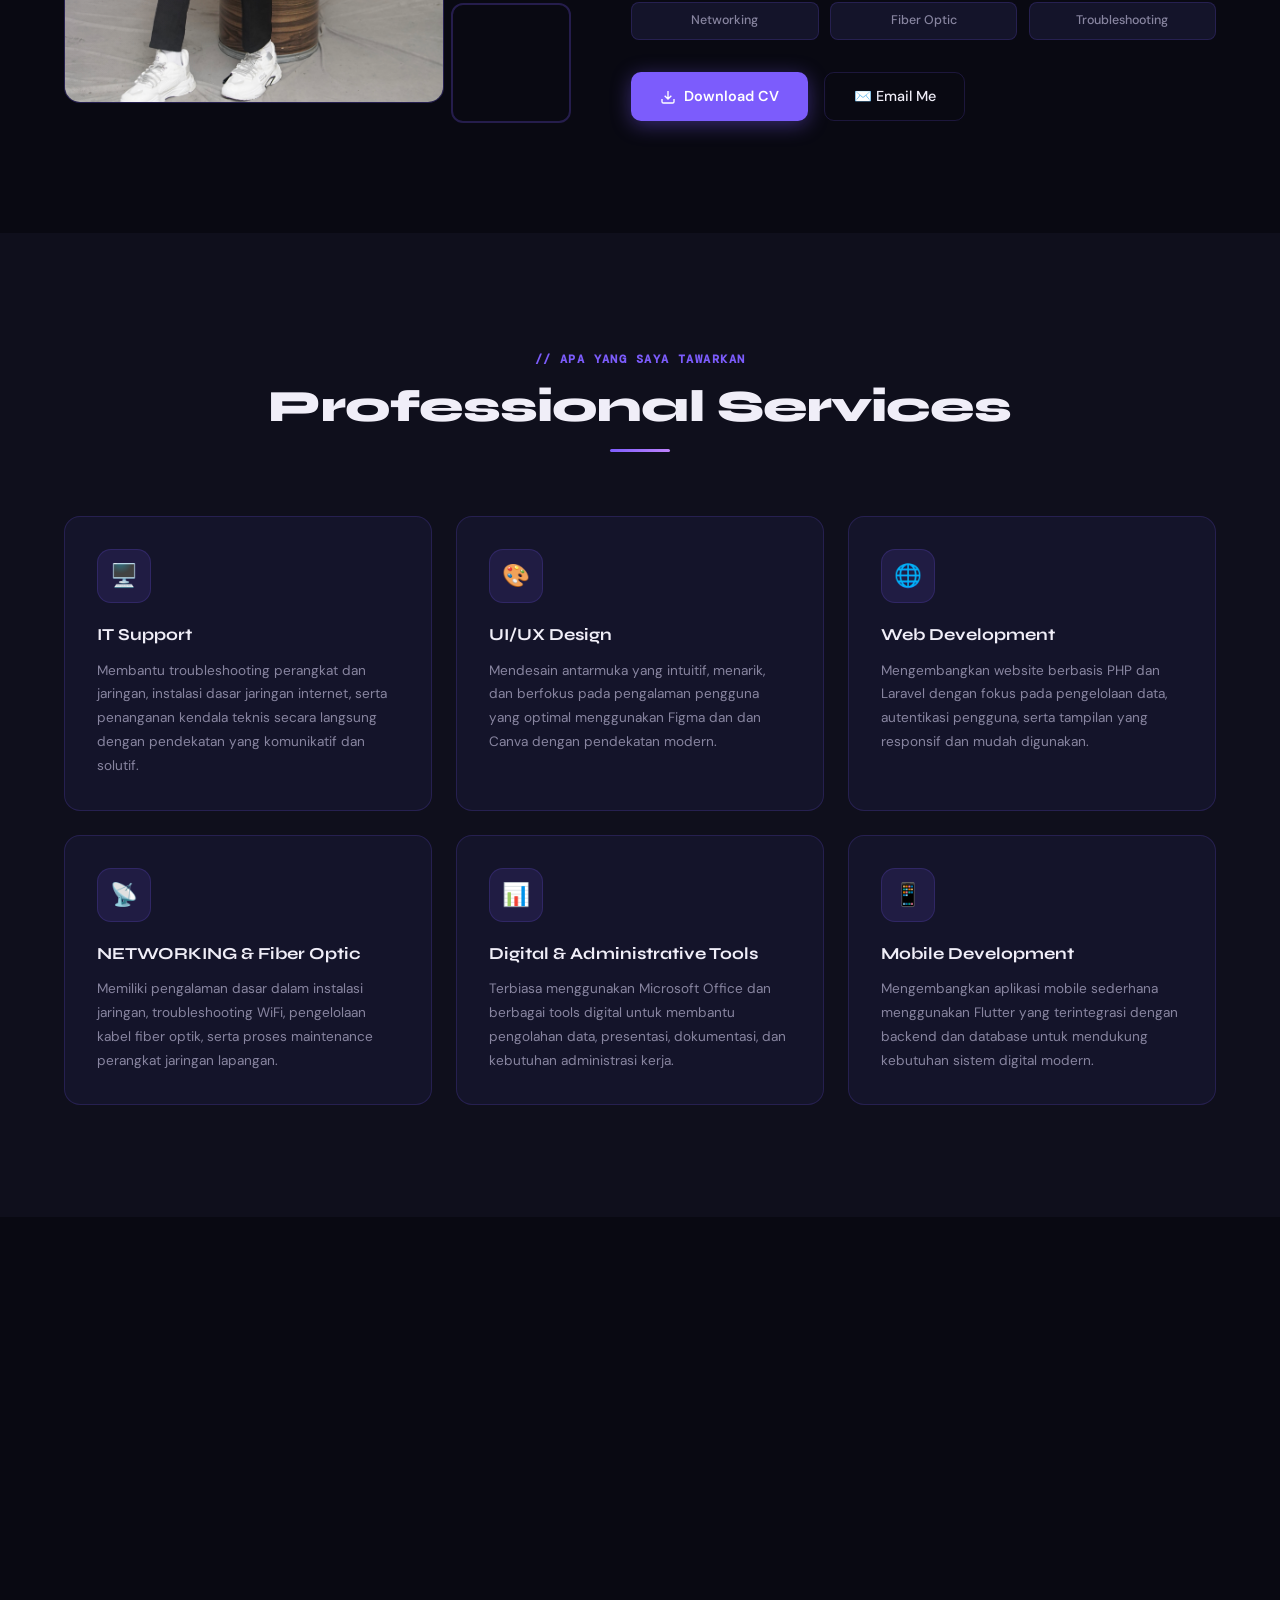
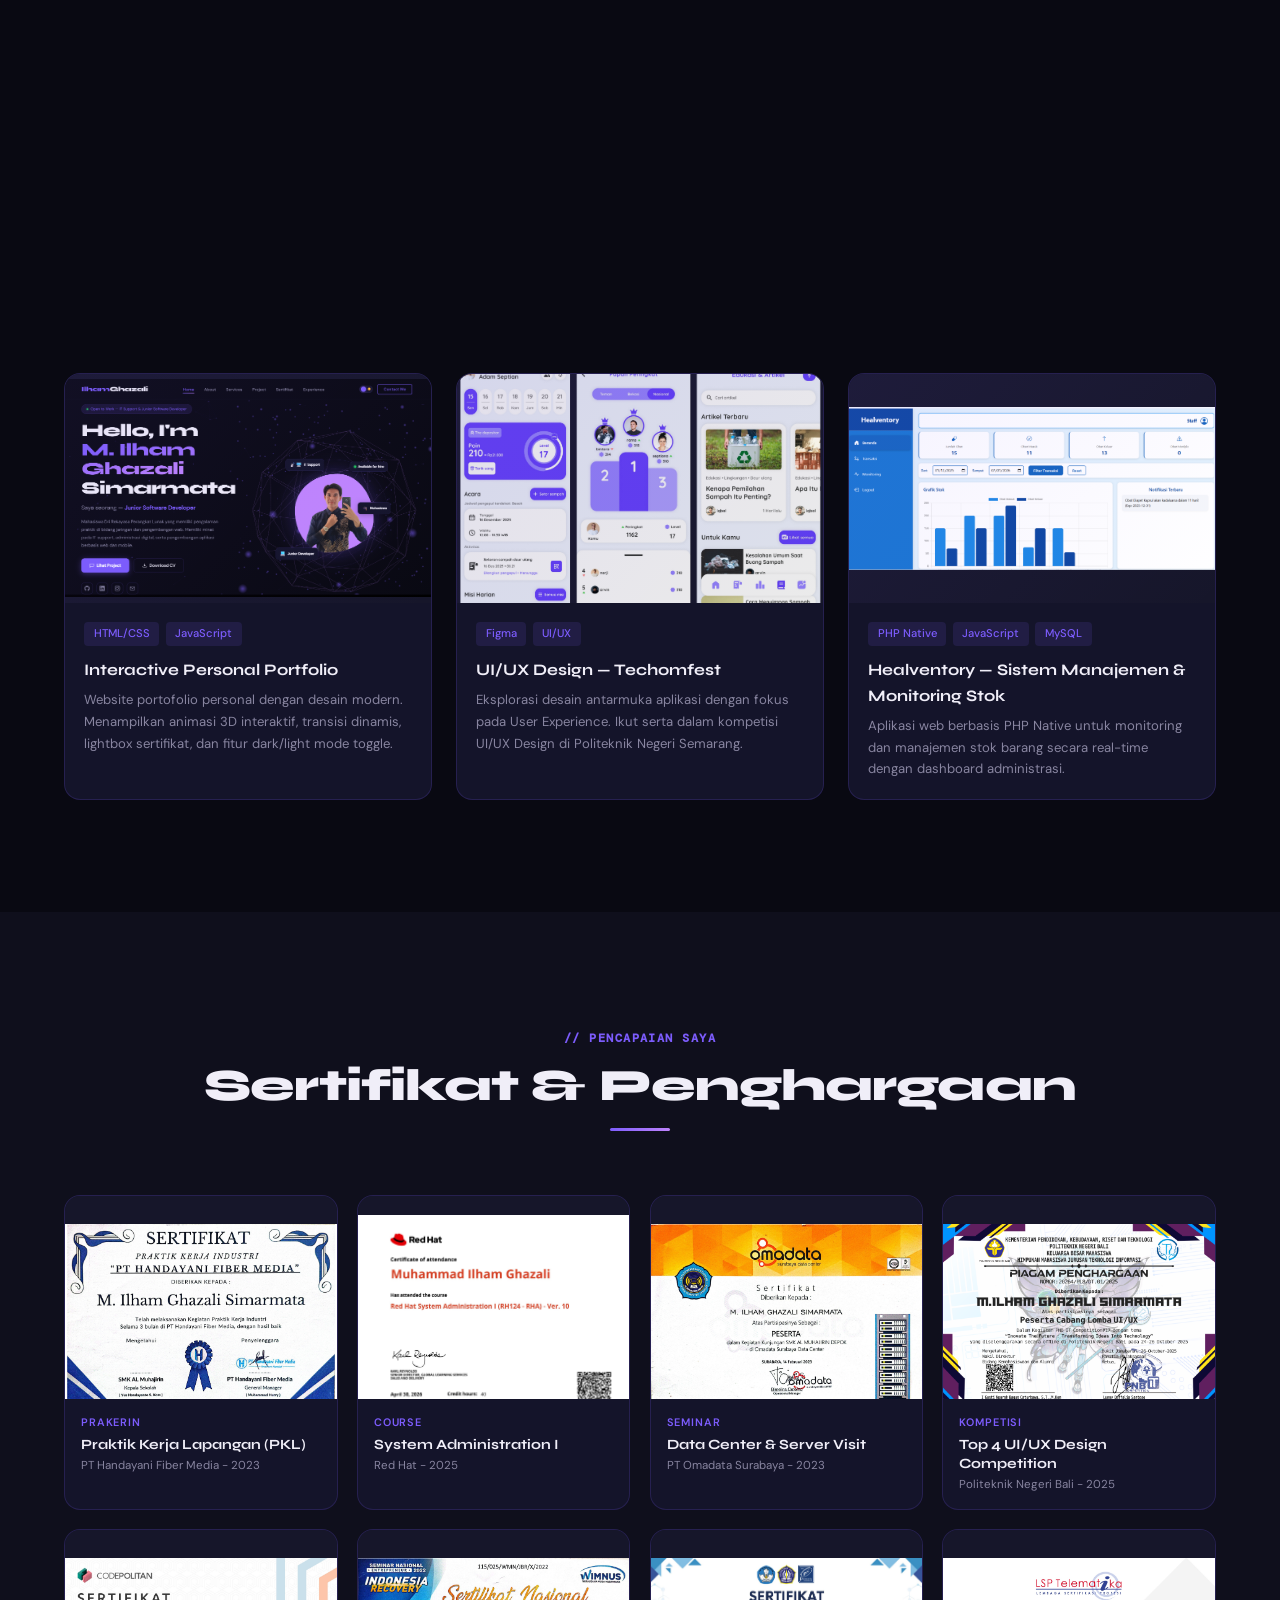
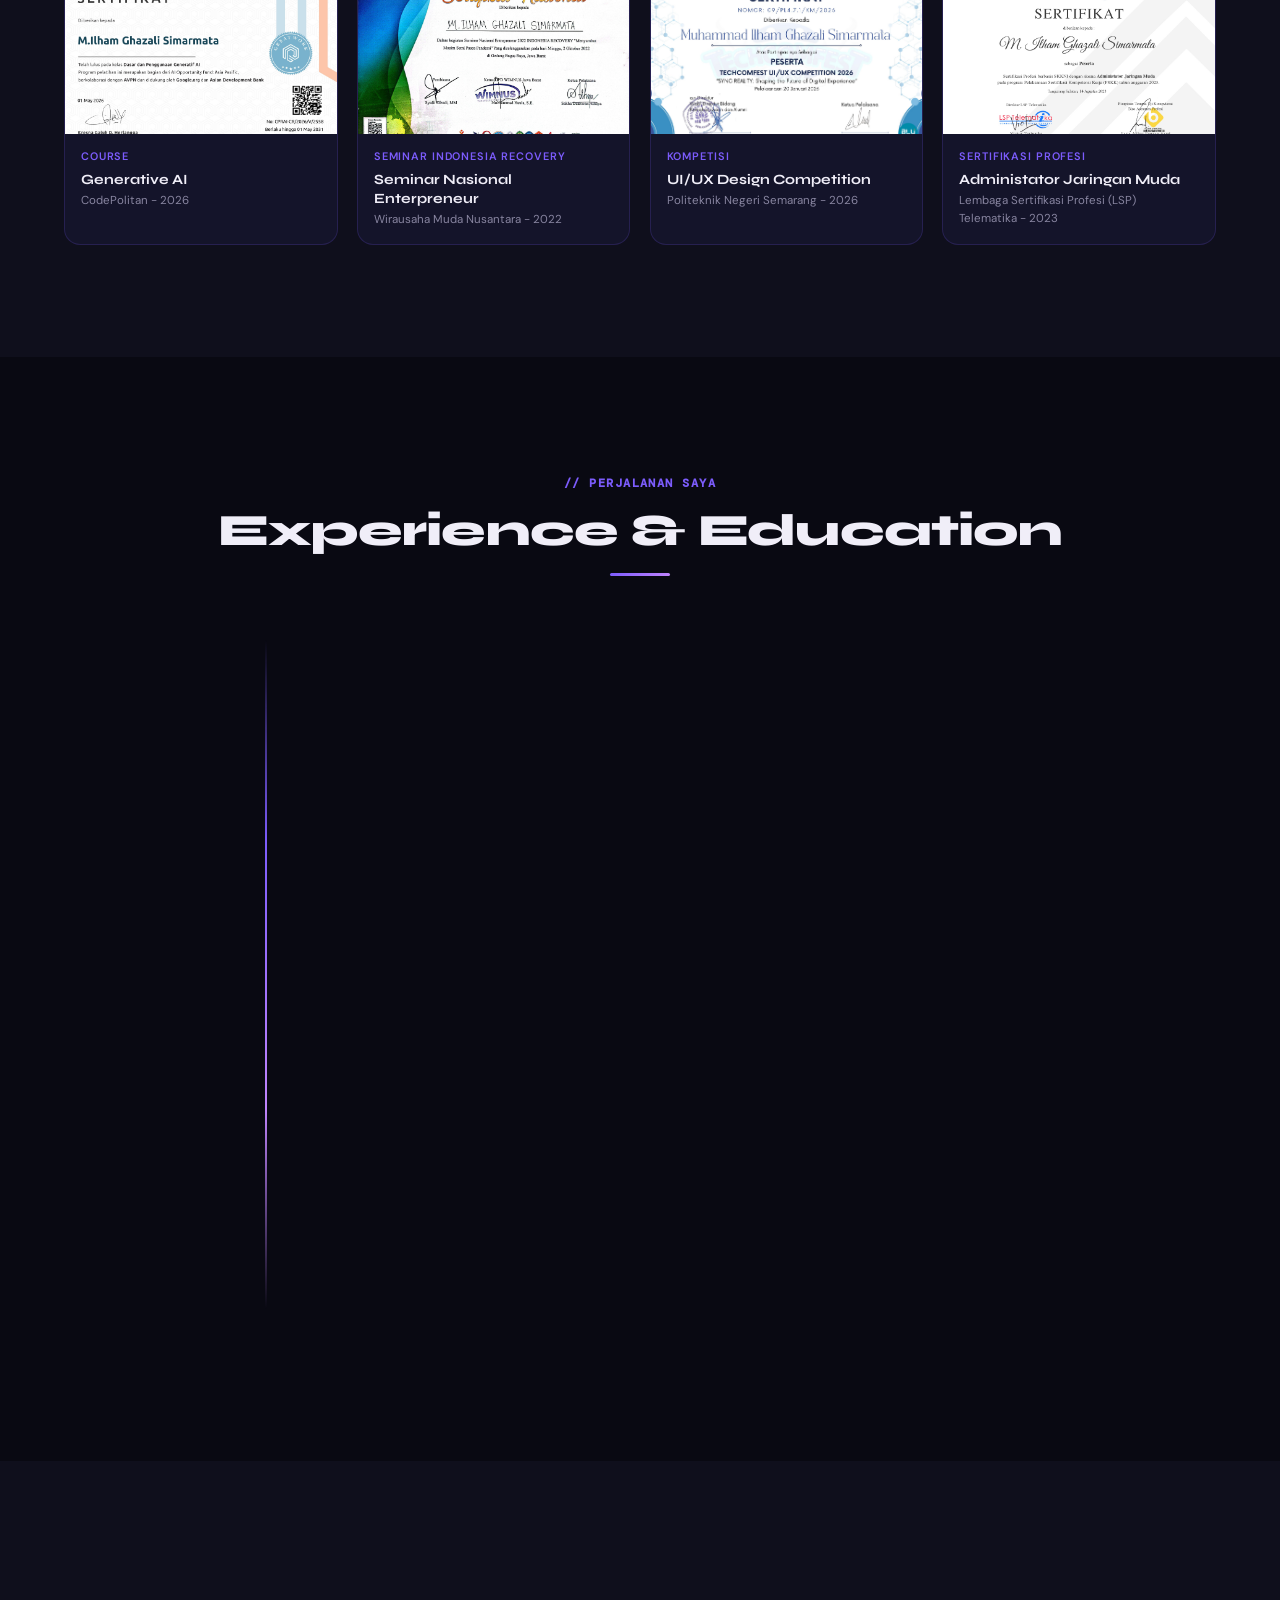
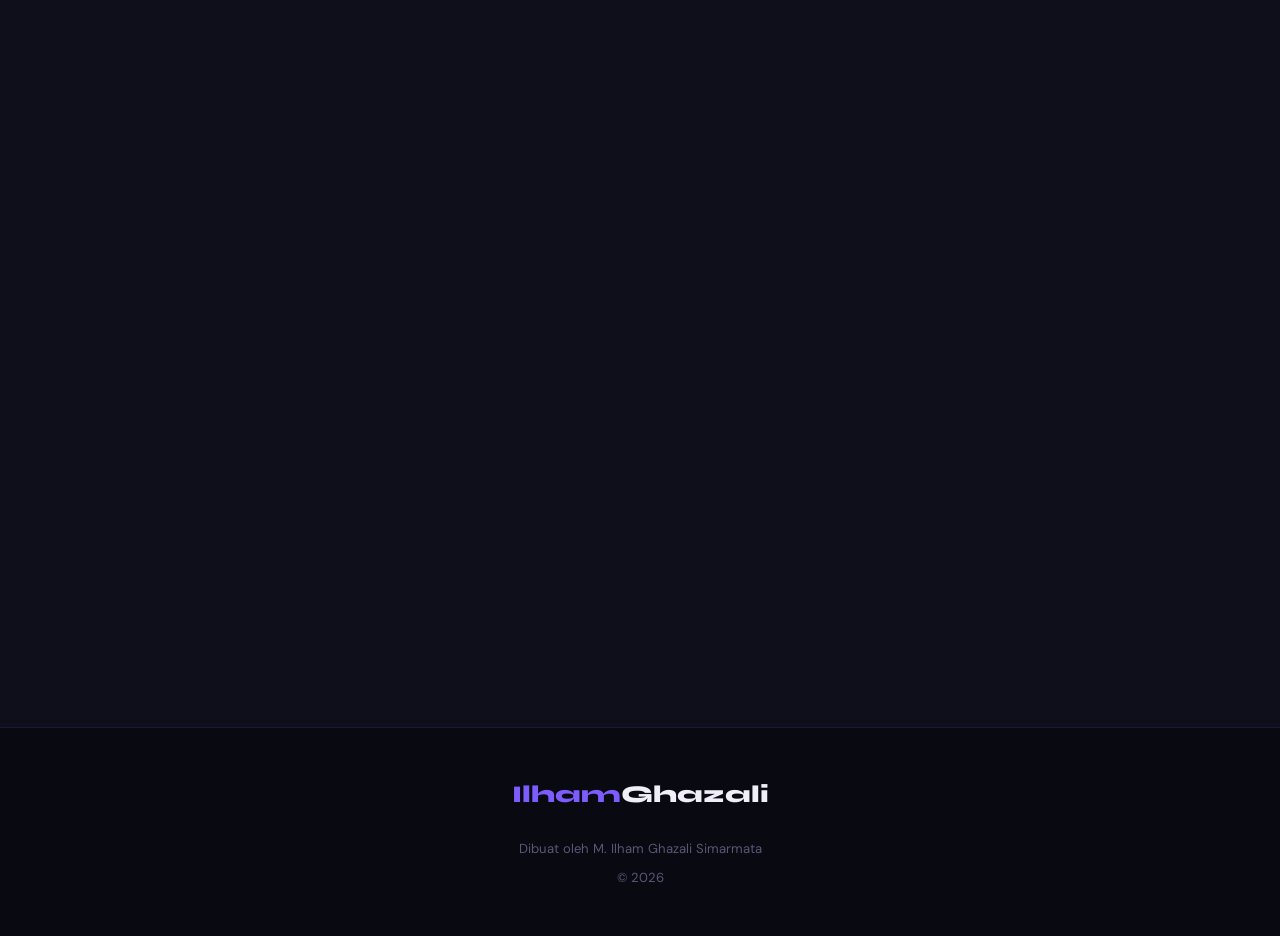
==== commit 838088f5: "update project" ====
--- a/index.html
+++ b/index.html
@@ -353,7 +353,8 @@
             <img src="assets/images/project/Proyek_1/laporan.png" alt="project">
           </div>
           <div class="project-overlay">
-            <a href="#" class="overlay-btn" id="proj2Preview" aria-label="Preview project 2">
+            <a href="https://github.com/ilhams26/KinaraPharma" class="overlay-btn" id="proj2Preview"
+              aria-label="Preview project 2">
               <svg width="14" height="14" fill="none" stroke="currentColor" stroke-width="2" viewBox="0 0 24 24">
                 <path d="M1 12s4-8 11-8 11 8 11 8-4 8-11 8-11-8-11-8z" />
                 <circle cx="12" cy="12" r="3" />
@@ -381,7 +382,8 @@
             <img src="assets/images/project/Proyek_2/Mobile_KinaraPharma.png" alt="project flutter">
           </div>
           <div class="project-overlay">
-            <a href="#" class="overlay-btn" id="proj3Preview" aria-label="Preview project 3">
+            <a href="https://github.com/ilhams26/Mobile_KinaraPharma" class="overlay-btn" id="proj3Preview"
+              aria-label="Preview project 3">
               <svg width="14" height="14" fill="none" stroke="currentColor" stroke-width="2" viewBox="0 0 24 24">
                 <path d="M1 12s4-8 11-8 11 8 11 8-4 8-11 8-11-8-11-8z" />
                 <circle cx="12" cy="12" r="3" />
@@ -433,7 +435,7 @@
                 <polyline points="15 3 21 3 21 9" />
                 <line x1="10" y1="14" x2="21" y2="3" />
               </svg>
-              Live
+              Aplikasi
             </a>
           </div>
         </div>
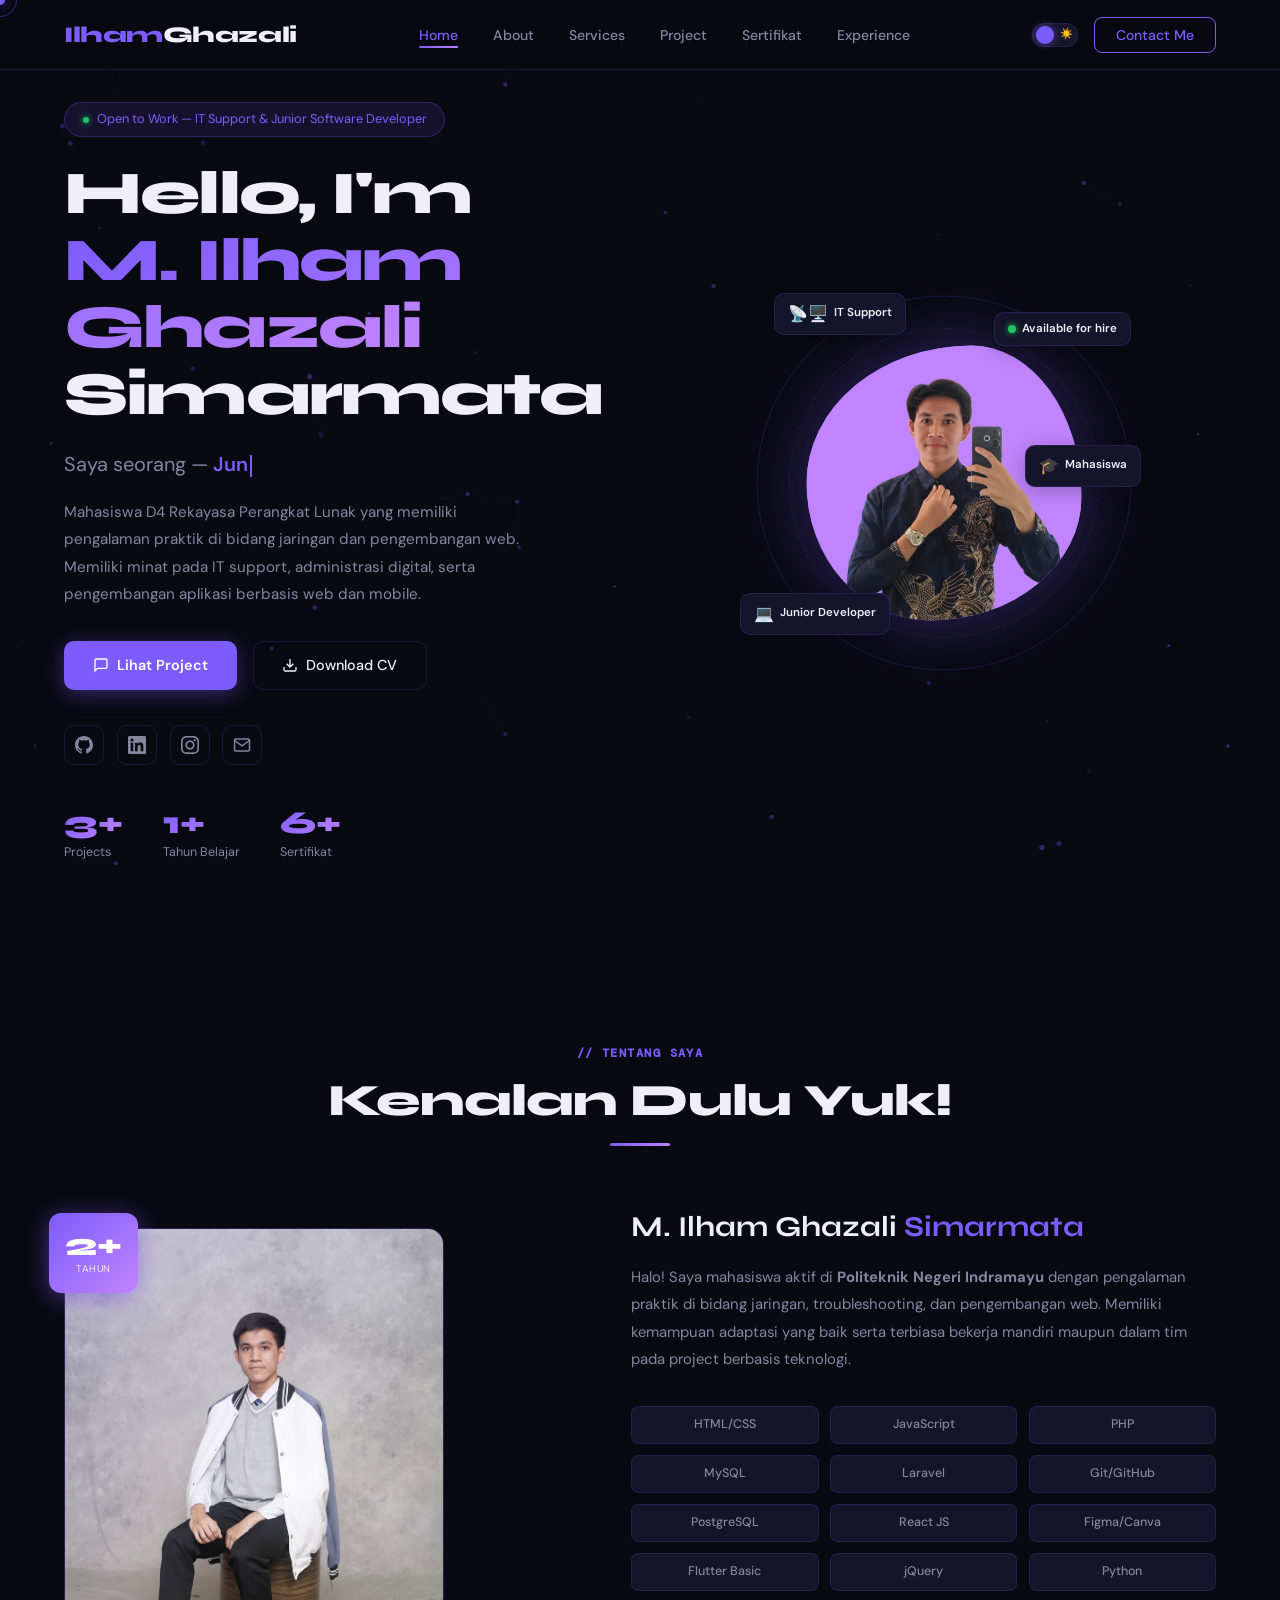
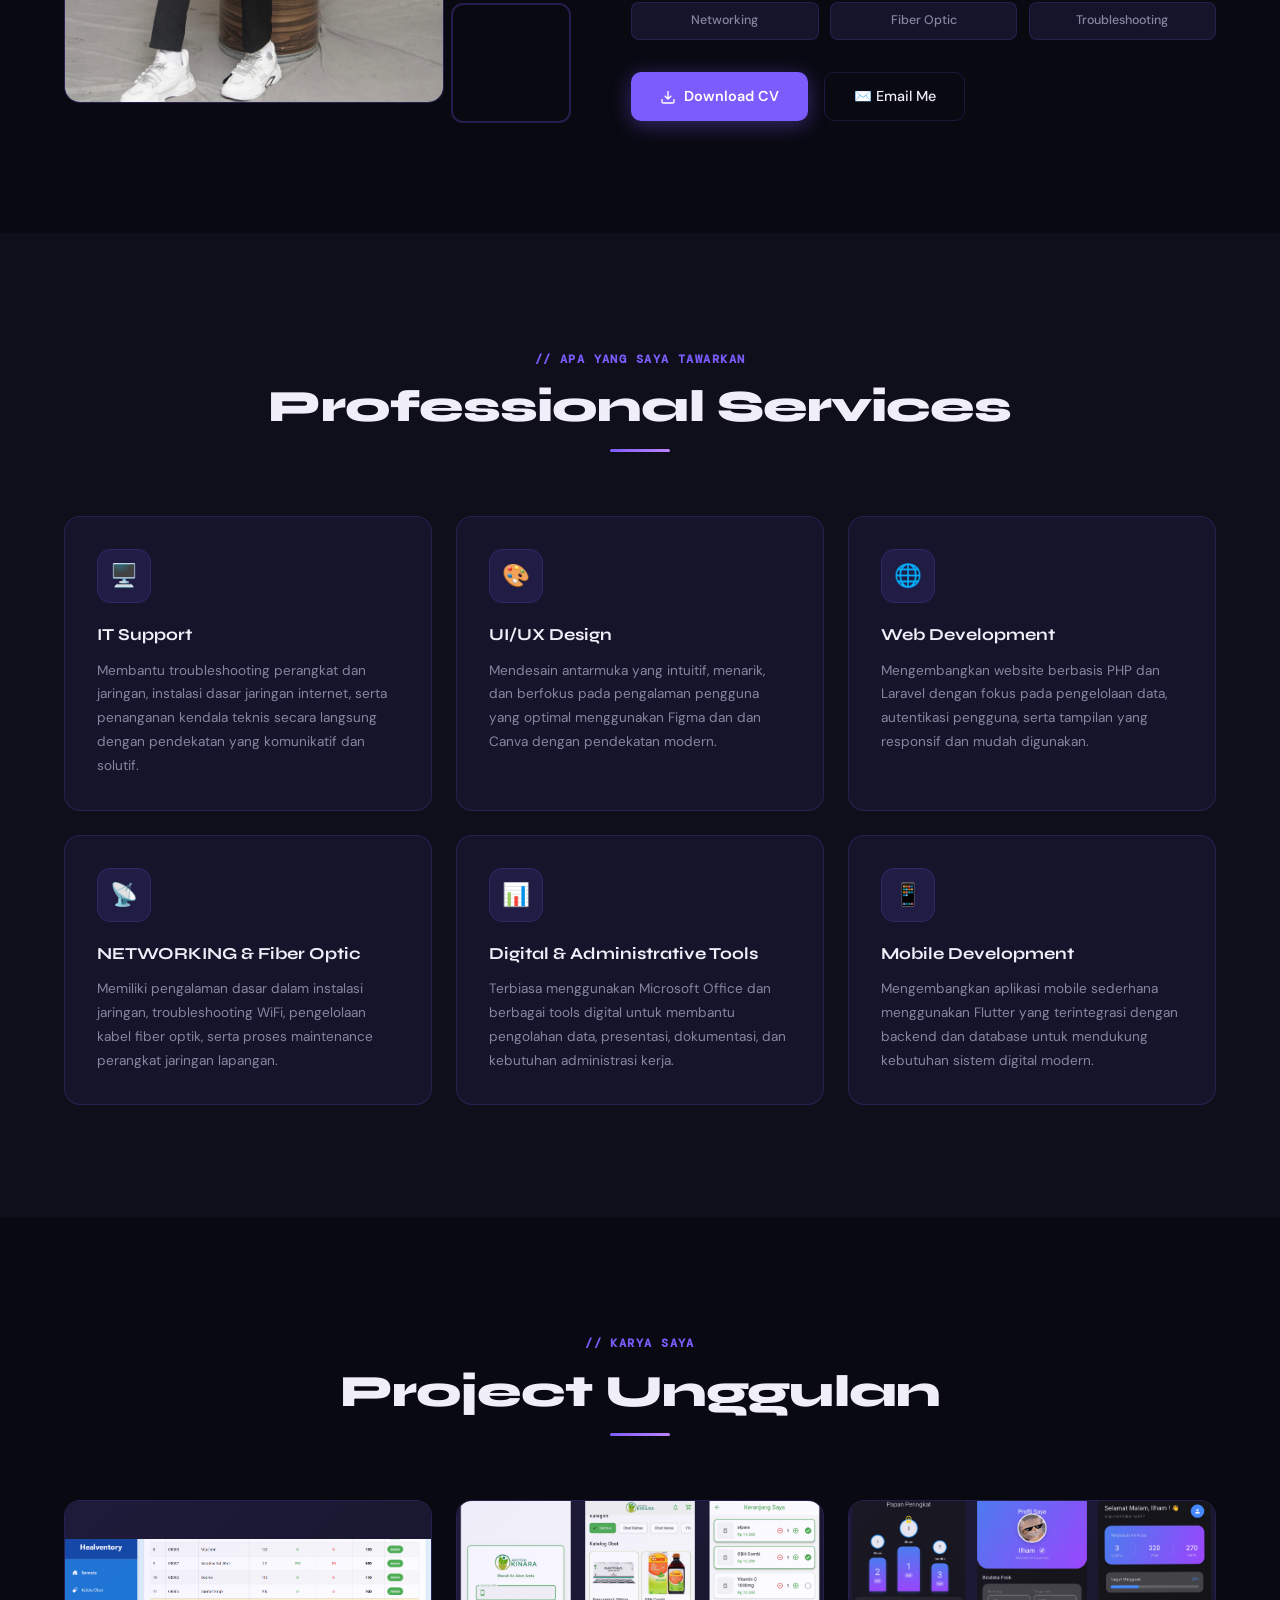
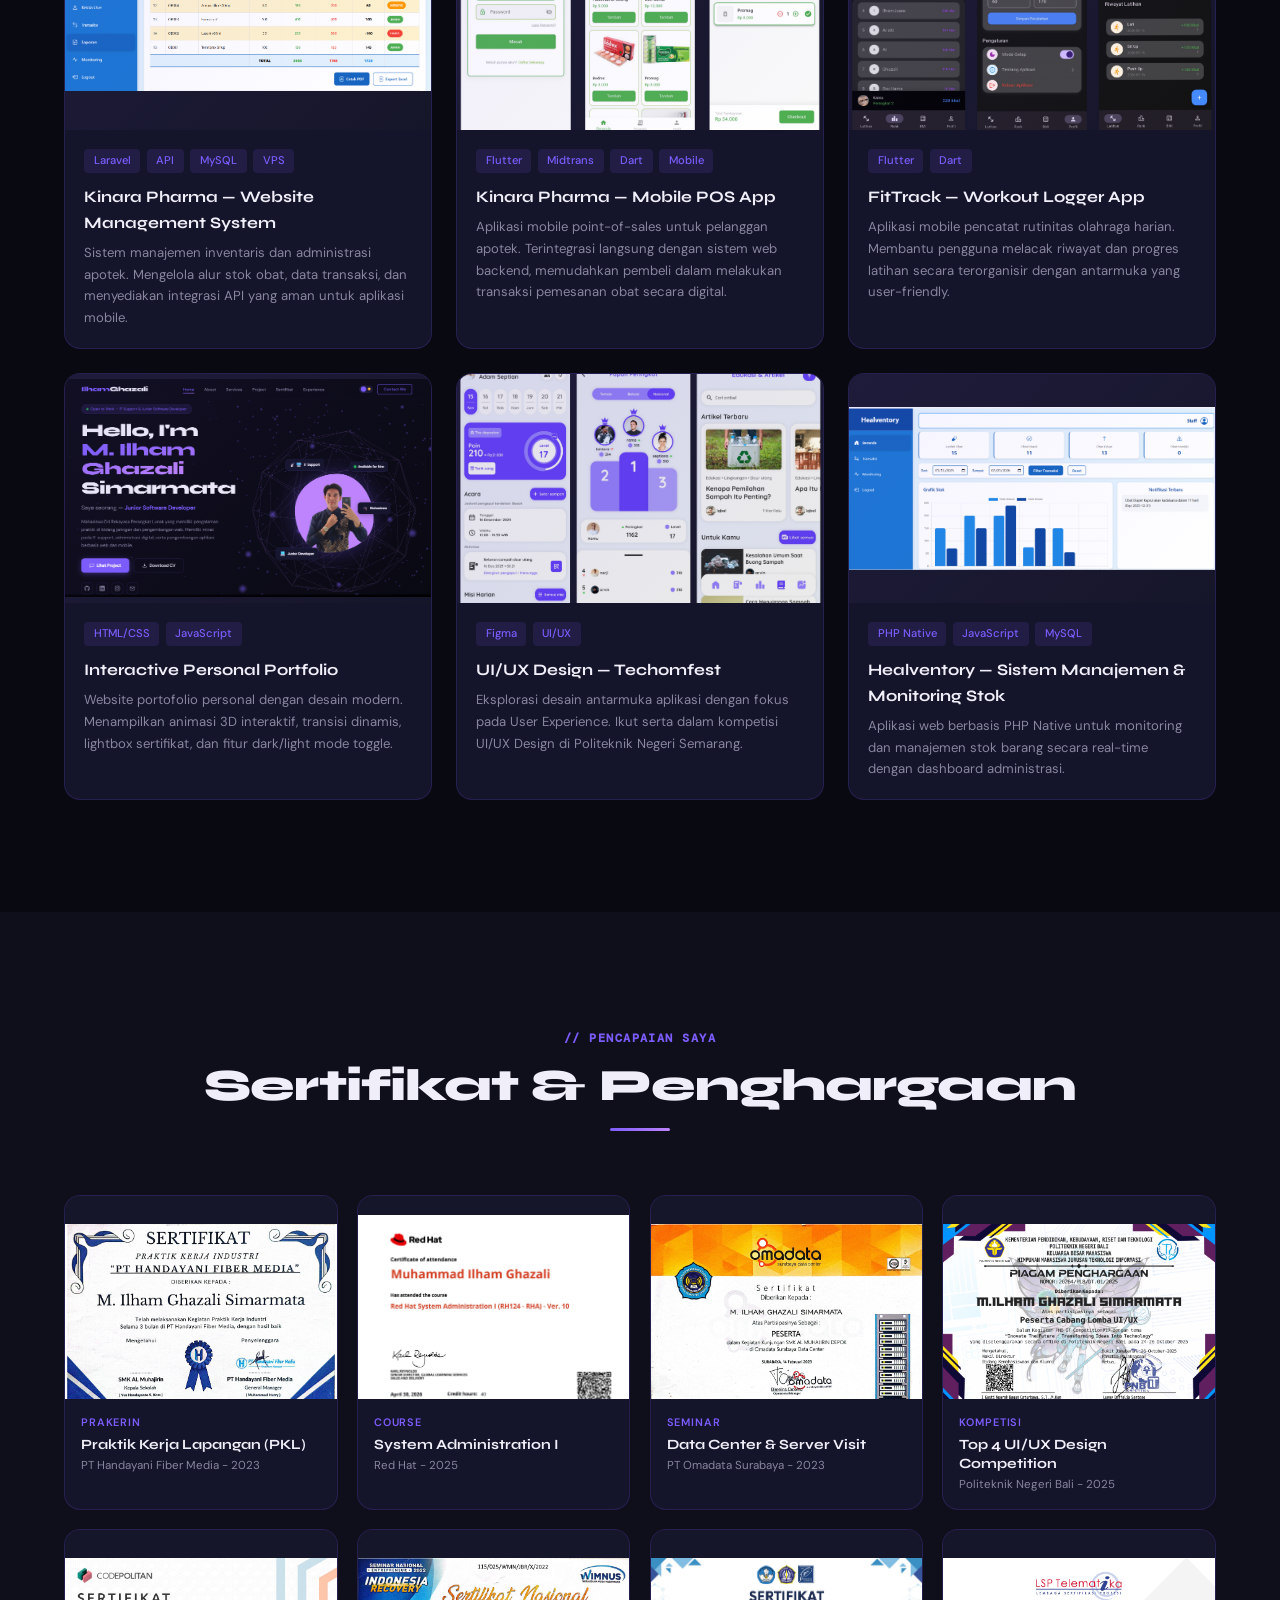
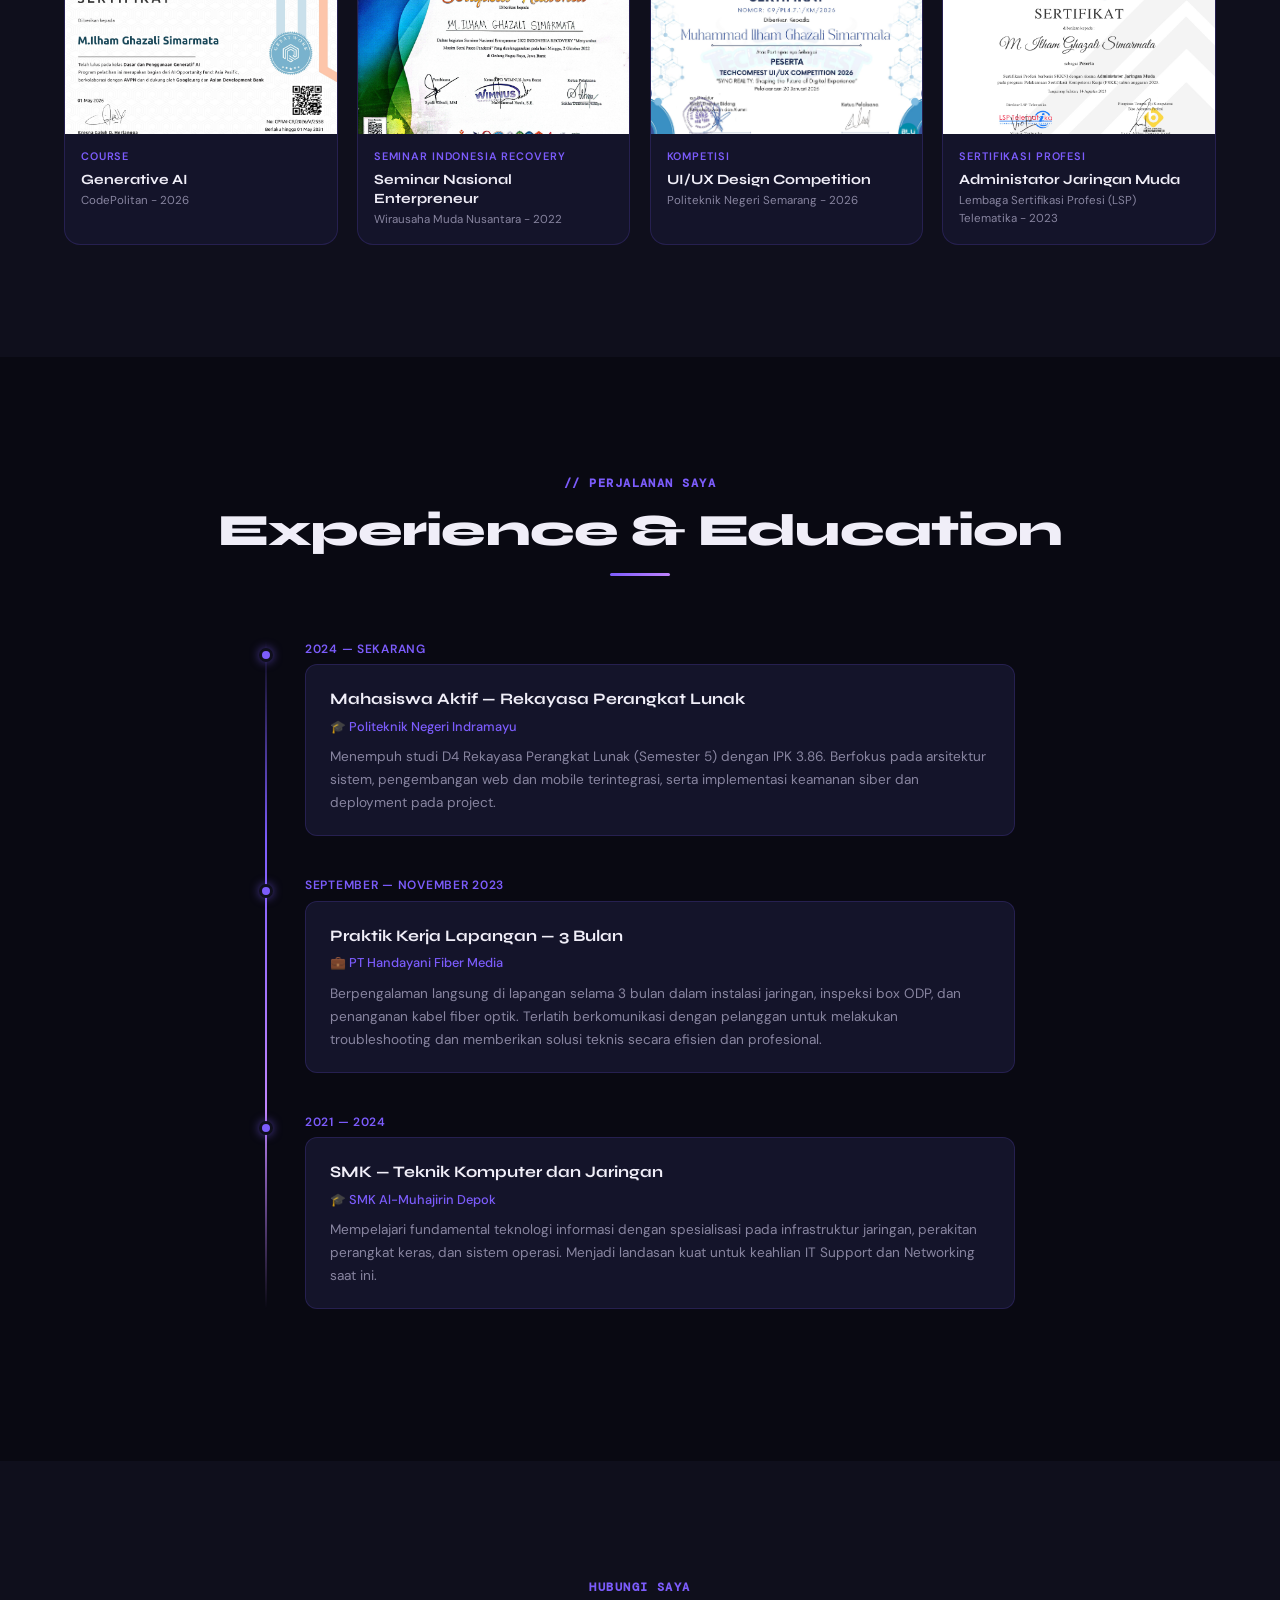
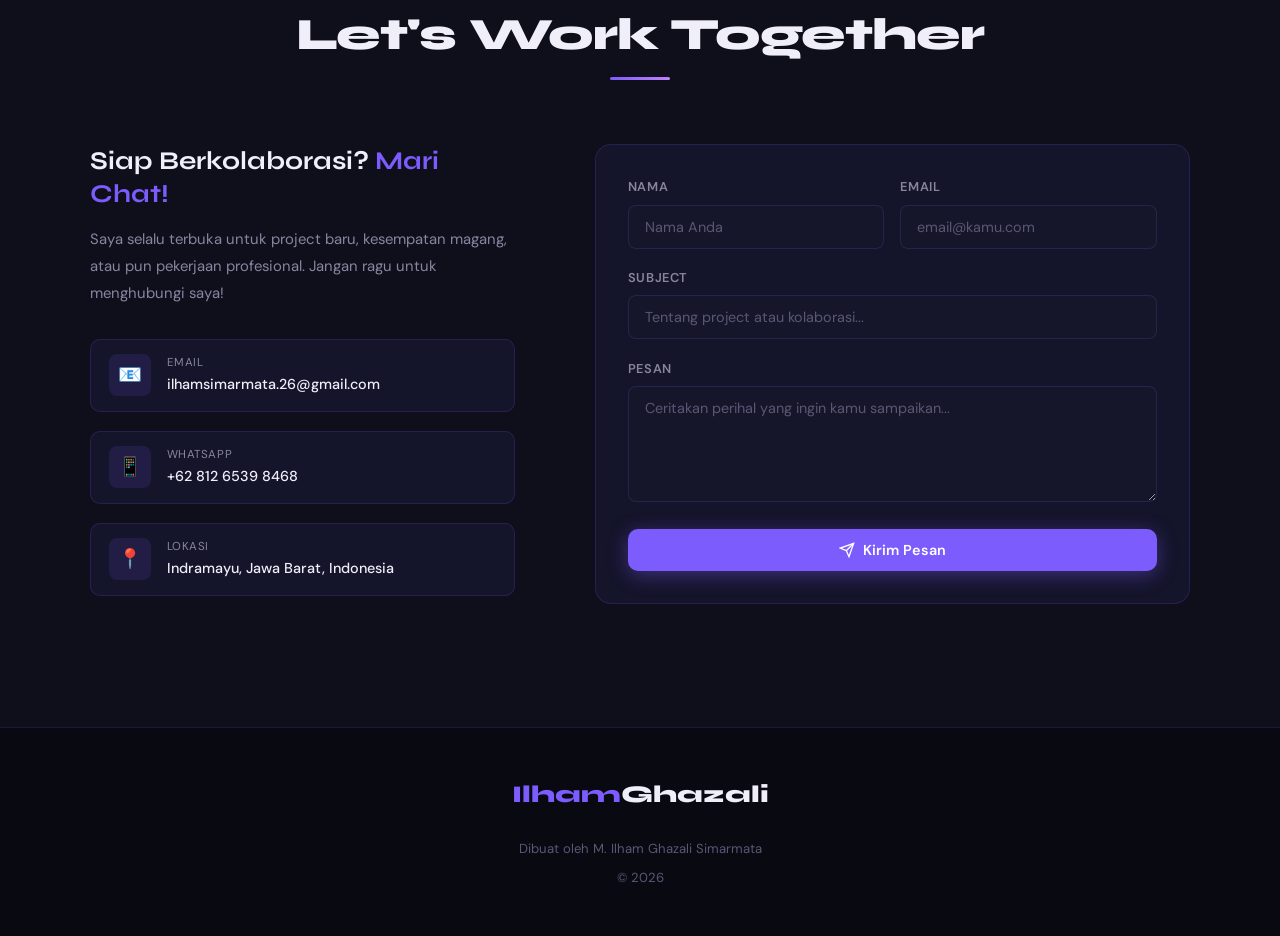
==== commit dc3d9d45: "feat: implement security hardening (FEAT-001) - Upgrade .htaccess with production-grade security hea" ====
--- a/index.html
+++ b/index.html
@@ -48,11 +48,7 @@
         <span class="theme-toggle-icon moon" aria-hidden="true">🌙</span>
         <span class="theme-toggle-icon sun" aria-hidden="true">☀️</span>
       </div>
-      <button class="btn-contact" id="navContactBtn" onclick="
-            document
-              .getElementById('contact')
-              .scrollIntoView({ behavior: 'smooth' })
-          ">
+      <button class="btn-contact" id="navContactBtn">
         Contact Me
       </button>
       <div class="hamburger" id="hamburger" role="button" aria-label="Toggle menu" aria-expanded="false" tabindex="0">
@@ -917,7 +913,10 @@
 
   <script src="js/canvas-bg.js"></script>
 
-  <script src="https://cdnjs.cloudflare.com/ajax/libs/three.js/r128/three.min.js" defer></script>
+  <script src="https://cdnjs.cloudflare.com/ajax/libs/three.js/r128/three.min.js" 
+          integrity="sha384-CI3ELBVUz9XQO+97x6nwMDPosPR5XvsxW2ua7N1Xeygeh1IxtgqtCkGfQY9WWdHu" 
+          crossorigin="anonymous" 
+          defer></script>
   <script src="js/3d-avatar.js" defer></script>
 
   <script src="js/animations.js"></script>
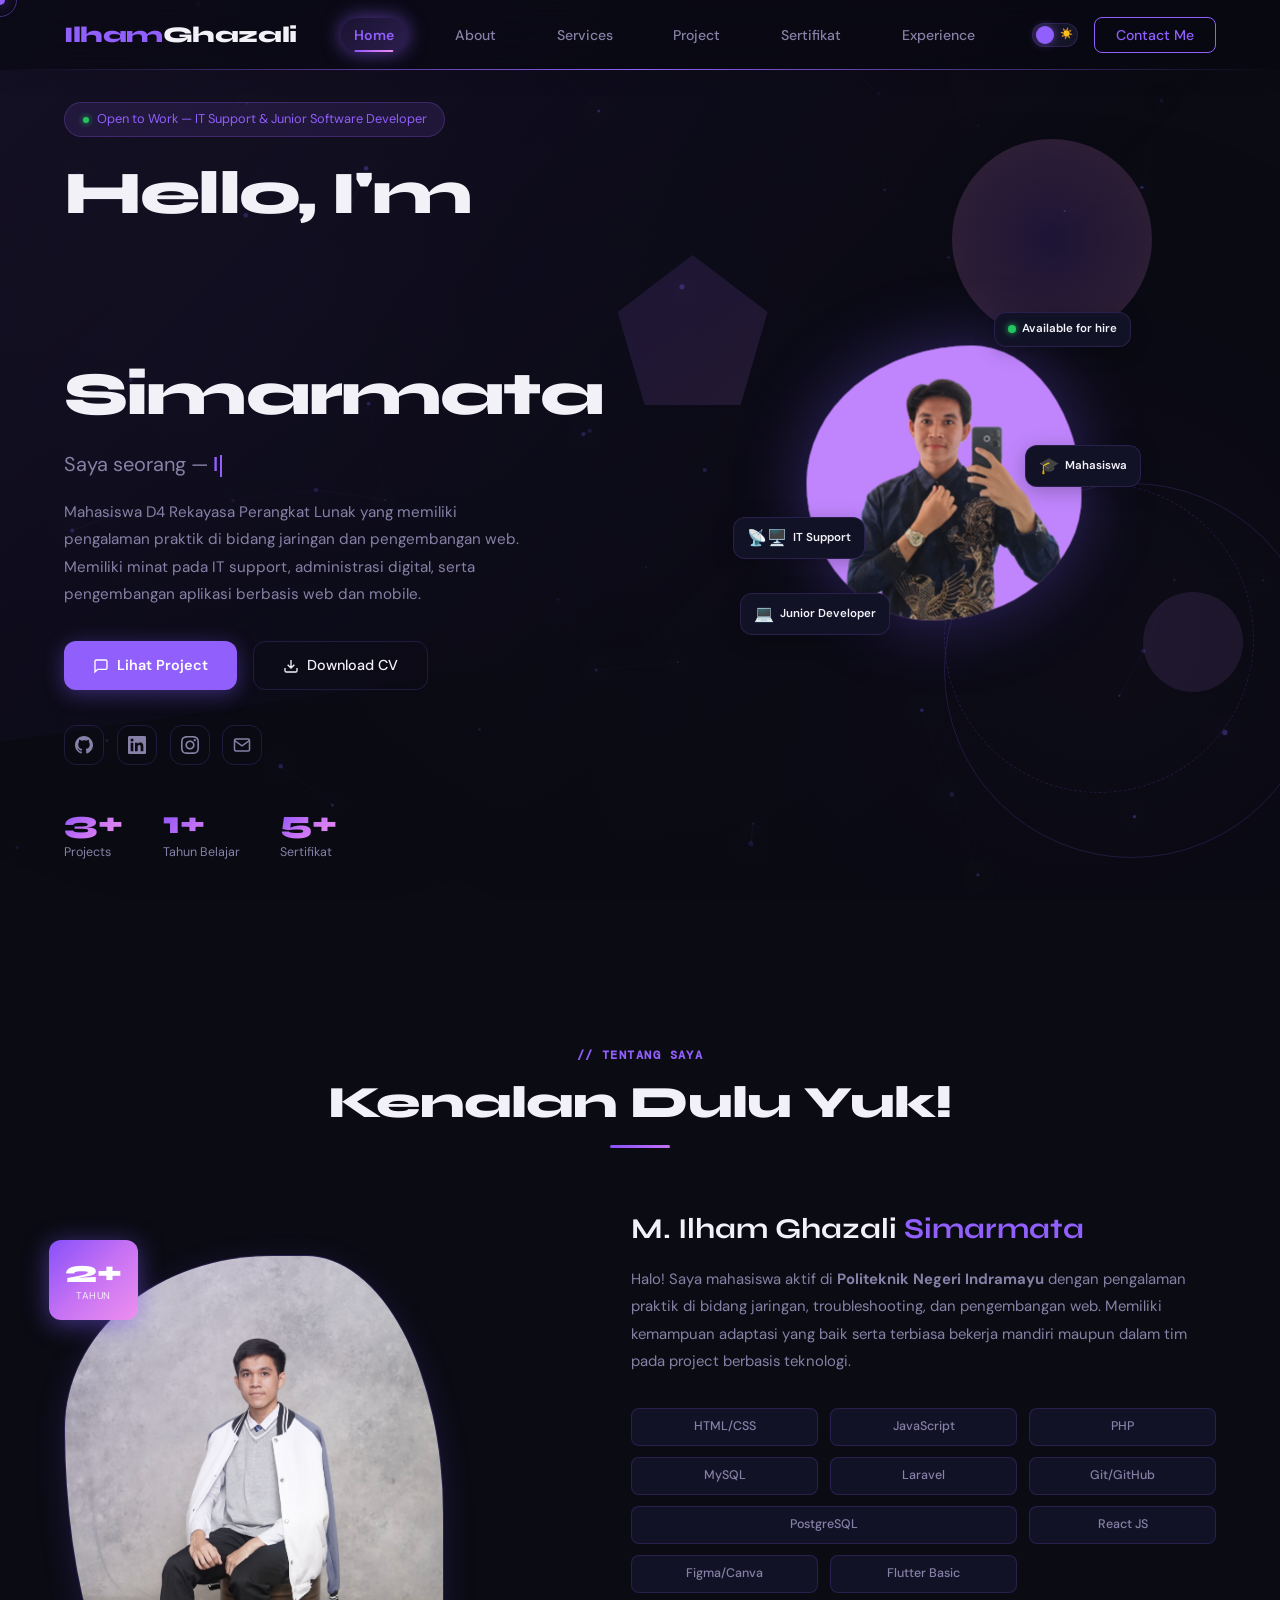
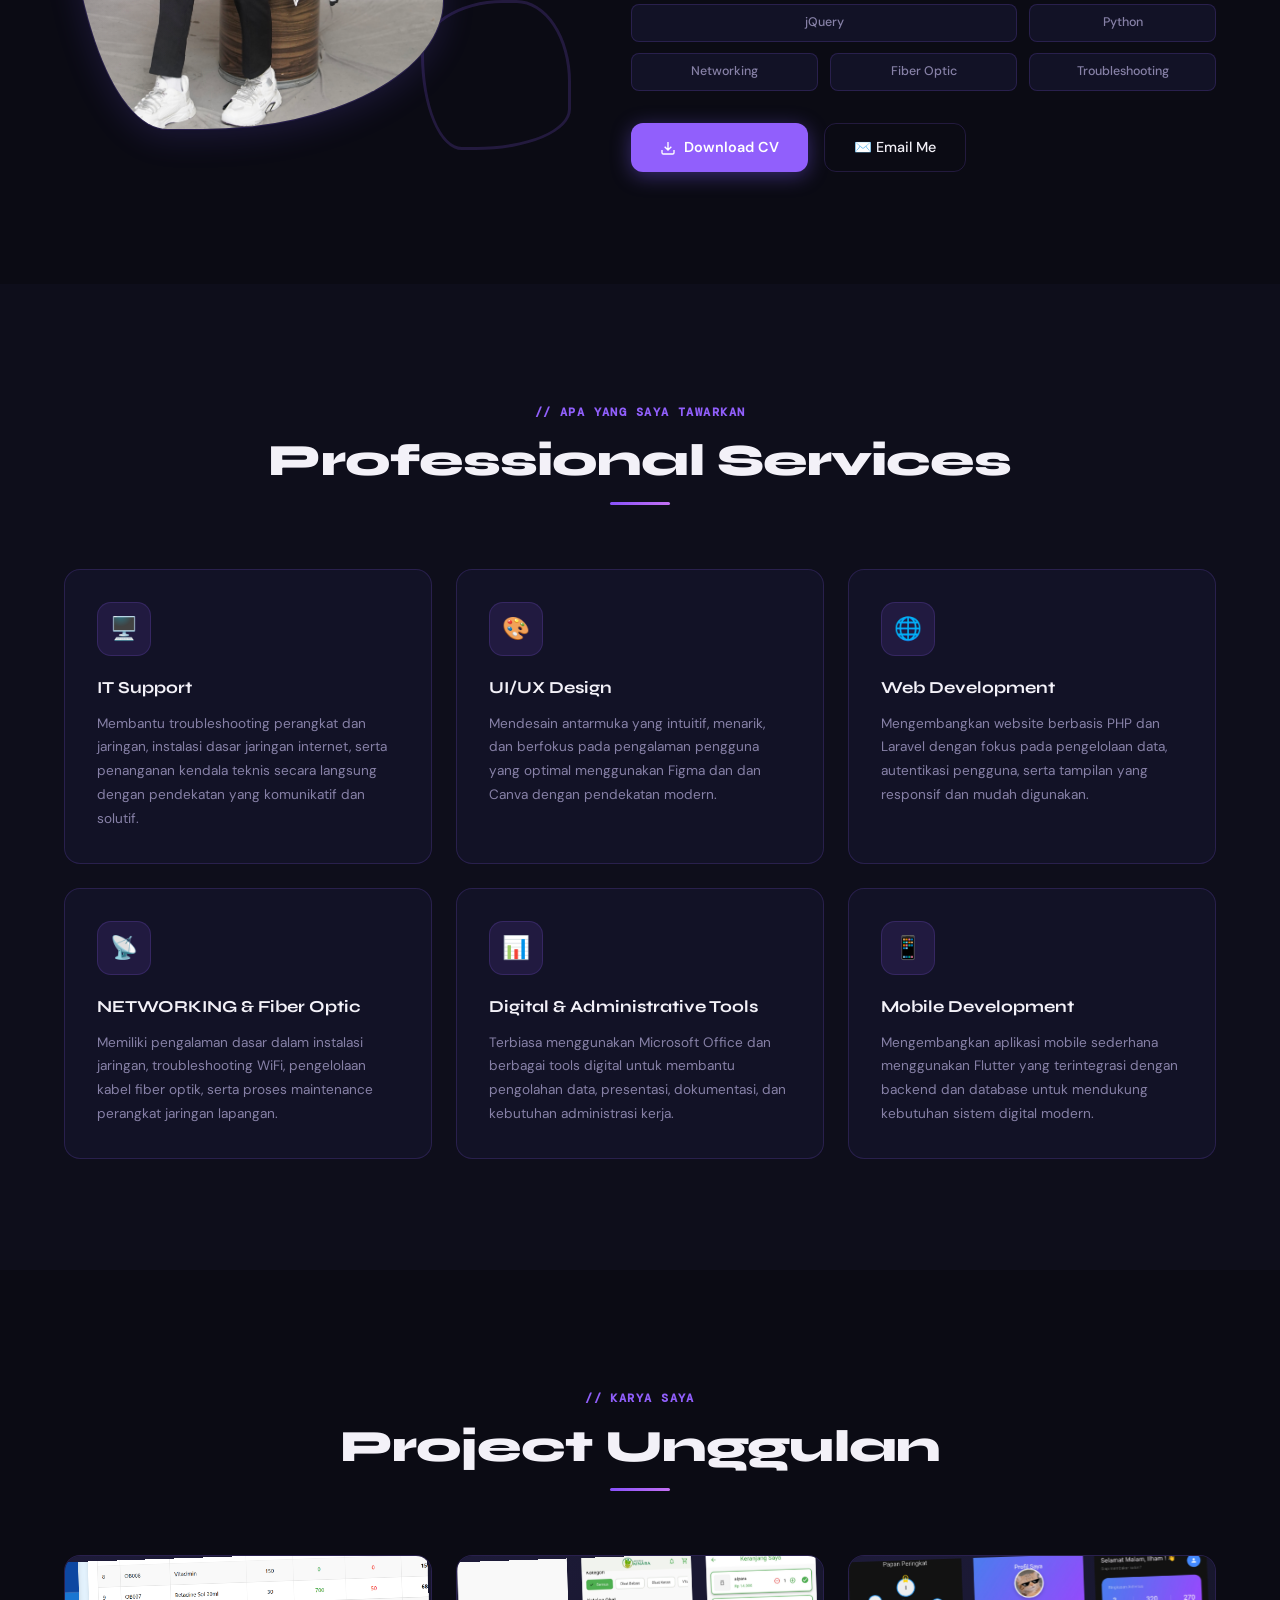
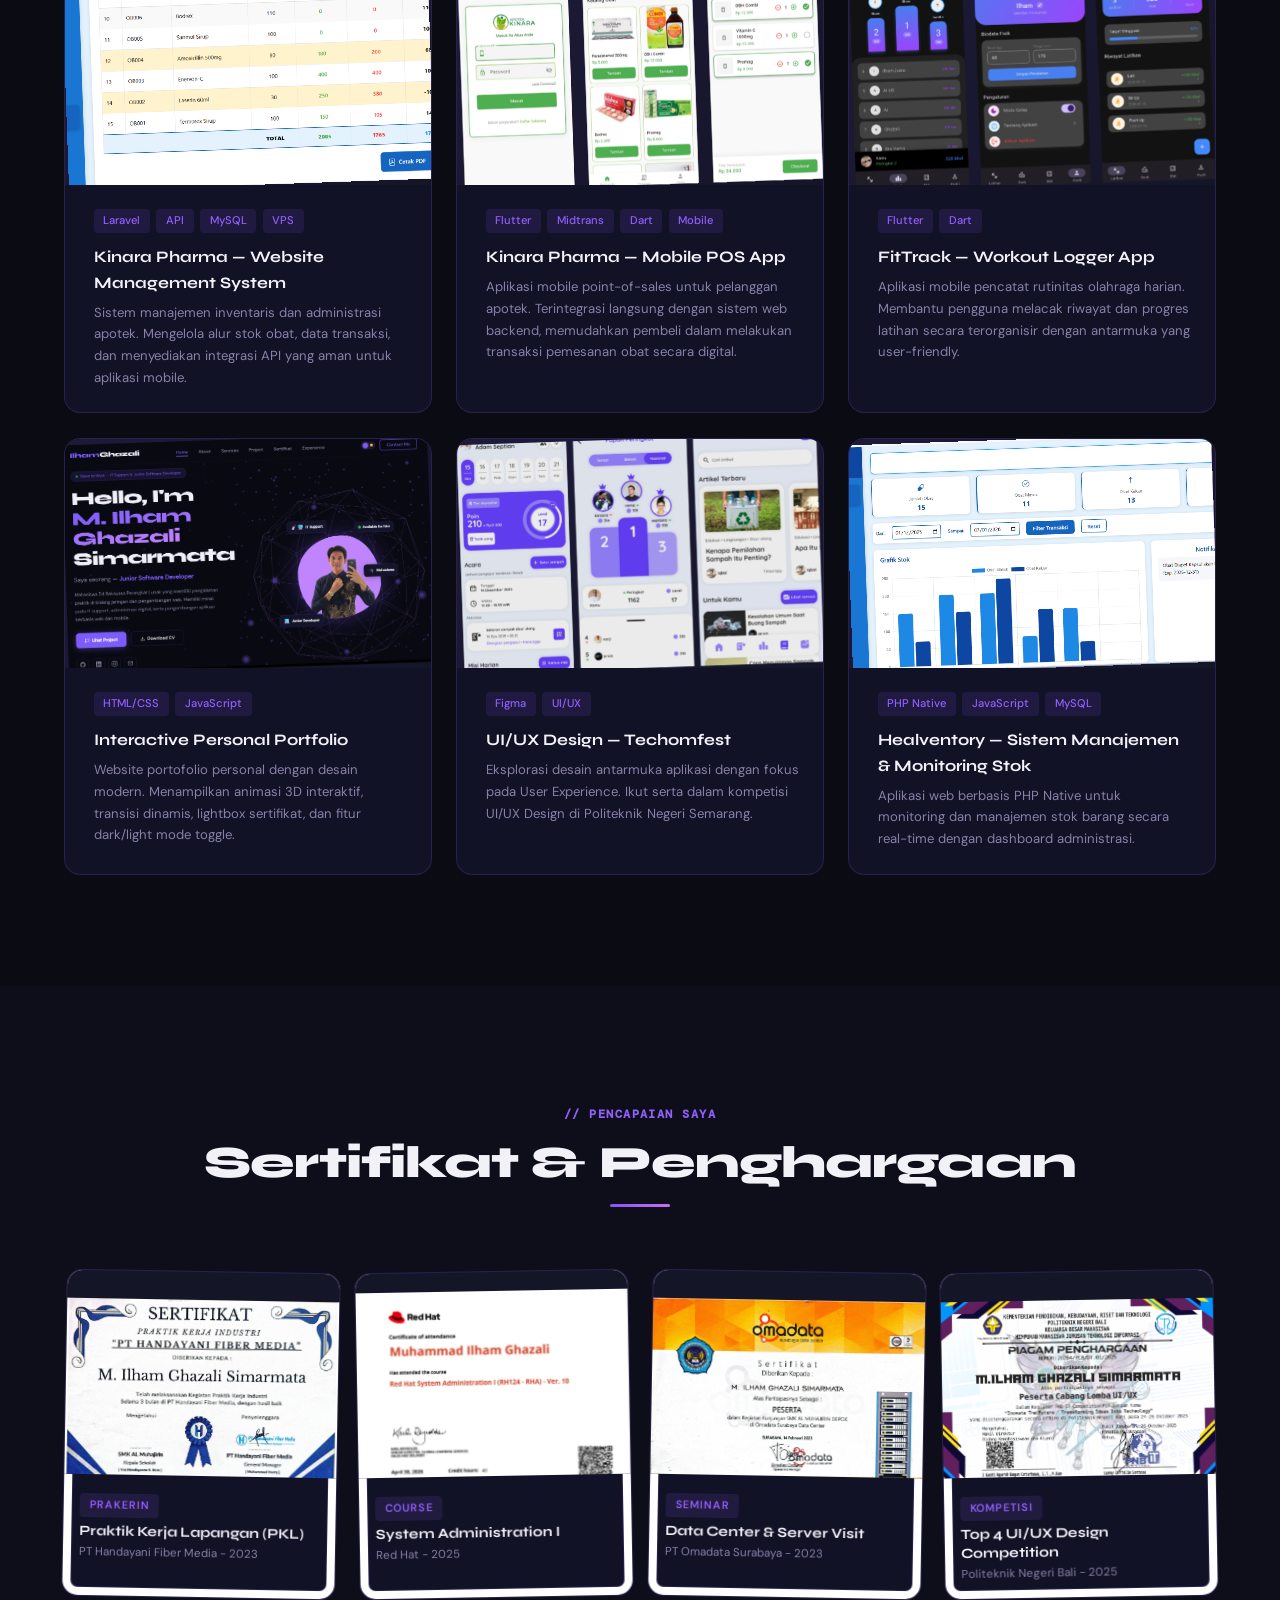
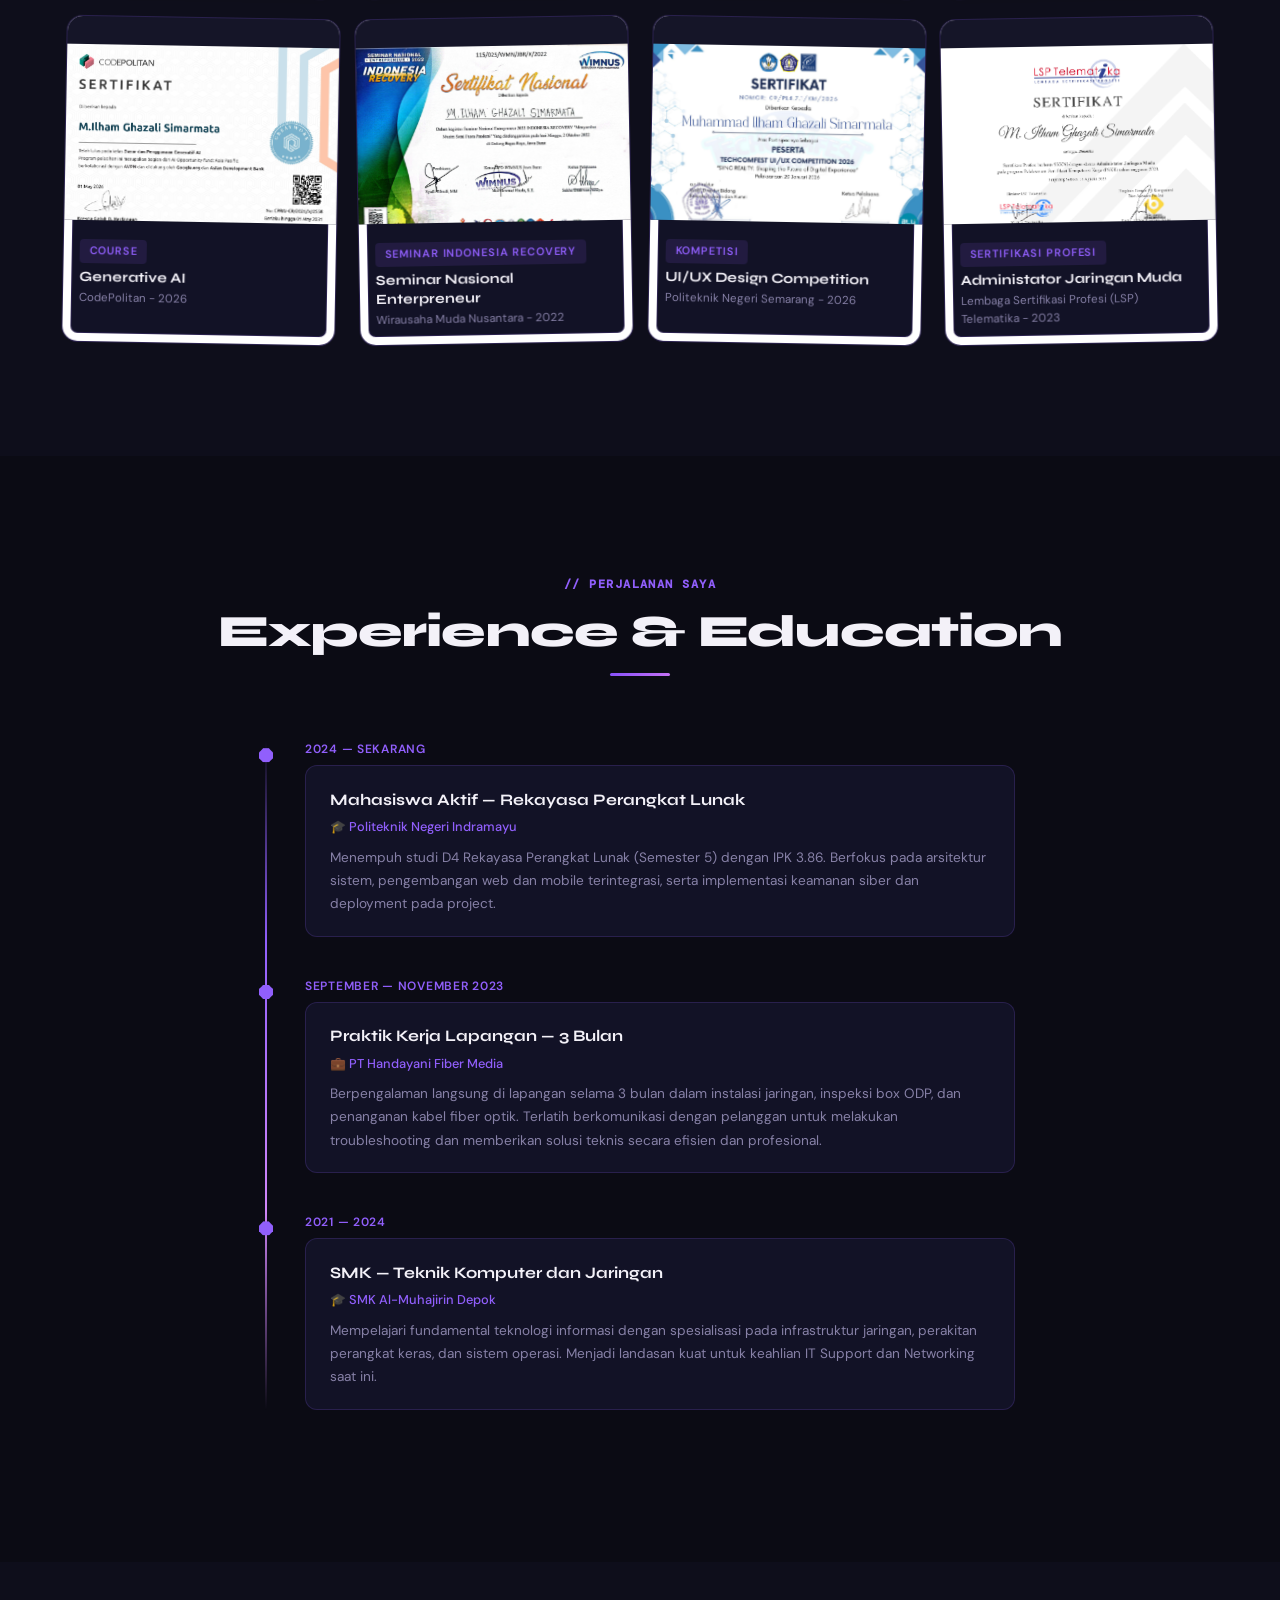
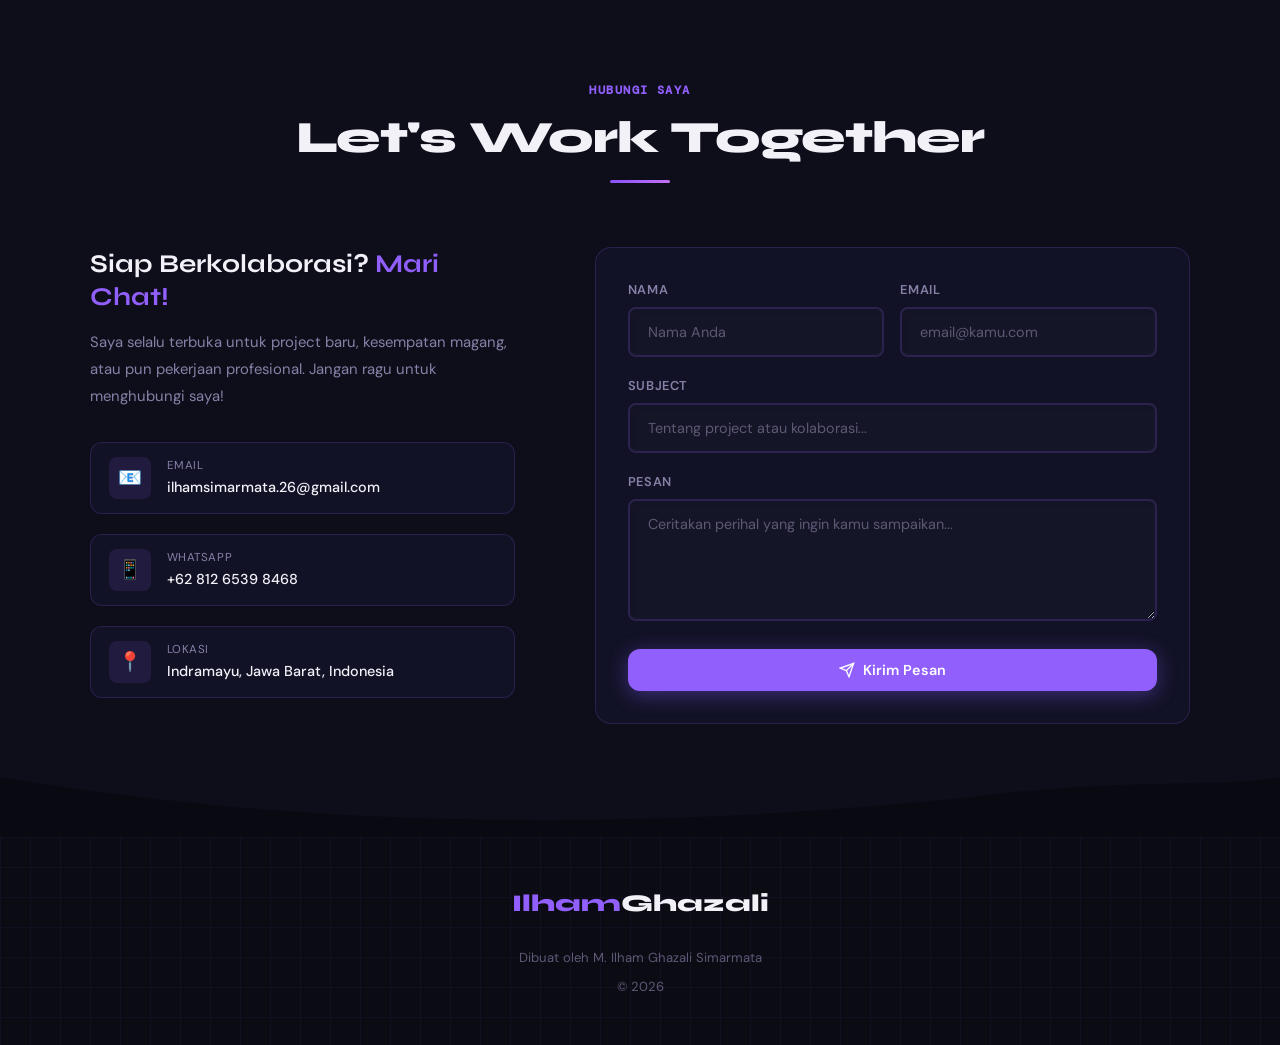
==== commit 54e492c5: "feat: add rich cinematic motion graphics (FEAT-004)" ====
--- a/index.html
+++ b/index.html
@@ -20,6 +20,7 @@
   <link rel="preconnect" href="https://fonts.gstatic.com" crossorigin />
 
   <link rel="stylesheet" href="css/style.css" />
+  <link rel="stylesheet" href="css/motion-graphics.css" />
 </head>
 
 <body>
@@ -921,6 +922,7 @@
 
   <script src="js/animations.js"></script>
   <script src="js/cursor.js"></script>
+  <script src="js/micro-interactions.js"></script>
   <script src="js/certificates.js"></script>
   <script src="js/main.js"></script>
 </body>
--- a/css/style.css
+++ b/css/style.css
@@ -1,5 +1,5 @@
 @import url("https://fonts.googleapis.com/css2?family=Syne:wght@400;600;700;800&family=DM+Sans:ital,opsz,wght@0,9..40,300;0,9..40,400;0,9..40,500;1,9..40,300&family=DM+Mono:wght@400;500&display=swap");
 
 @import "variables.css";
-@import "components.css";
+@import "components-enhanced.css";
 @import "layout.css";
--- a/css/motion-graphics.css
+++ b/css/motion-graphics.css
@@ -0,0 +1,455 @@
+/* ===================================================
+   RICH MOTION GRAPHICS & ANIMATIONS
+   =================================================== */
+
+/* ===== PERFORMANCE OPTIMIZATIONS ===== */
+.hero-visual,
+.project-img img,
+.cert-img-wrap img,
+.avatar-ring,
+.avatar-blob,
+.float-badge,
+.project-card,
+.service-card,
+.cert-card,
+.skill-chip,
+.social-link,
+.btn-primary,
+.btn-secondary,
+.btn-contact,
+#page-transition,
+#cursor,
+#cursor-ring {
+  will-change: transform;
+}
+
+/* ===== BUTTON RIPPLE EFFECT ===== */
+.btn-primary,
+.btn-secondary,
+.btn-contact,
+.overlay-btn,
+.cert-preview-btn {
+  position: relative;
+  overflow: hidden;
+}
+
+@keyframes ripple {
+  0% {
+    transform: translate(-50%, -50%) scale(0);
+    opacity: 0.6;
+  }
+  100% {
+    transform: translate(-50%, -50%) scale(4);
+    opacity: 0;
+  }
+}
+
+.ripple-effect {
+  position: absolute;
+  border-radius: 50%;
+  background: rgba(255, 255, 255, 0.6);
+  width: 20px;
+  height: 20px;
+  pointer-events: none;
+  animation: ripple 0.6s ease-out;
+}
+
+/* ===== ENHANCED HOVER STATES ===== */
+.btn-primary:hover,
+.btn-secondary:hover,
+.btn-contact:hover {
+  transform: translateY(-2px) scale(1.05);
+  transition: all 0.3s cubic-bezier(0.34, 1.56, 0.64, 1);
+}
+
+.btn-primary:active,
+.btn-secondary:active,
+.btn-contact:active {
+  transform: translateY(0) scale(0.98);
+  transition: all 0.1s ease;
+}
+
+.social-link:hover {
+  transform: translateY(-4px) rotate(5deg);
+  transition: all 0.3s cubic-bezier(0.34, 1.56, 0.64, 1);
+}
+
+.skill-chip:hover {
+  transform: translateY(-3px) scale(1.05);
+}
+
+/* ===== PROJECT CARD IMAGE PARALLAX ===== */
+.project-img {
+  overflow: hidden;
+}
+
+.project-img img,
+.project-img-placeholder {
+  transition: transform 0.3s ease;
+}
+
+.project-card:hover .project-img img,
+.project-card:hover .project-img-placeholder {
+  transform: scale(1.1);
+}
+
+/* ===== PAGE TRANSITION ===== */
+#page-transition {
+  position: fixed;
+  inset: 0;
+  background: var(--bg);
+  z-index: 9999;
+  opacity: 0;
+  pointer-events: none;
+  transition: opacity 0.4s ease;
+}
+
+#page-transition.active {
+  opacity: 1;
+  pointer-events: all;
+}
+
+/* ===== STAGGER ANIMATION REVEAL ===== */
+.reveal.visible .stagger-child,
+.reveal.visible .skill-chip,
+.reveal.visible .service-card,
+.reveal.visible .project-card,
+.reveal.visible .cert-card,
+.reveal.visible .project-tag {
+  opacity: 0;
+  transform: translateY(20px);
+  animation: staggerFadeUp 0.6s ease forwards;
+}
+
+@keyframes staggerFadeUp {
+  to {
+    opacity: 1;
+    transform: translateY(0);
+  }
+}
+
+/* ===== SLIDE-IN VARIANTS ===== */
+.reveal-left {
+  opacity: 0;
+  transform: translateX(-60px);
+  transition: opacity 0.7s ease, transform 0.7s ease;
+}
+
+.reveal-left.visible {
+  opacity: 1;
+  transform: translateX(0);
+}
+
+.reveal-right {
+  opacity: 0;
+  transform: translateX(60px);
+  transition: opacity 0.7s ease, transform 0.7s ease;
+}
+
+.reveal-right.visible {
+  opacity: 1;
+  transform: translateX(0);
+}
+
+/* ===== PARALLAX LAYERS ===== */
+.hero-visual {
+  transition: transform 0.1s ease-out;
+}
+
+.avatar-ring,
+.float-badge,
+.about-deco {
+  transition: transform 0.2s ease-out;
+}
+
+/* ===== ENHANCED SCROLL LINE WITH GLOW ===== */
+#scroll-line {
+  box-shadow: 
+    0 0 10px var(--accent-glow),
+    0 0 20px var(--accent-glow),
+    0 0 30px var(--accent-glow);
+}
+
+/* ===== MAGNETIC CURSOR ENHANCEMENTS ===== */
+.magnetic-target {
+  transition: transform 0.3s ease;
+}
+
+/* ===== TEXT SPLIT ANIMATION ===== */
+.hero-text h1 .name span,
+.hero-text h1 .line2 span {
+  display: inline-block;
+  opacity: 0;
+  transform: translateY(20px) scale(0.8);
+  transition: opacity 0.5s ease, transform 0.5s ease;
+}
+
+/* ===== ENHANCED GLOW EFFECTS ===== */
+.btn-primary:hover {
+  box-shadow: 
+    0 8px 32px rgba(124, 92, 252, 0.55),
+    0 0 50px rgba(124, 92, 252, 0.3);
+}
+
+.service-card:hover {
+  box-shadow: 
+    0 20px 50px rgba(124, 92, 252, 0.18),
+    0 0 40px rgba(124, 92, 252, 0.1);
+}
+
+.project-card:hover {
+  box-shadow: 
+    0 24px 60px rgba(124, 92, 252, 0.18),
+    0 0 50px rgba(124, 92, 252, 0.08);
+}
+
+/* ===== SMOOTH MICRO-INTERACTIONS ===== */
+.theme-toggle:hover::after {
+  transform: translateX(22px) scale(1.1);
+  box-shadow: 0 0 15px var(--accent-glow);
+}
+
+[data-theme="light"] .theme-toggle:hover::after {
+  transform: translateX(22px) scale(1.1);
+}
+
+.hamburger:hover span {
+  background: var(--accent);
+  box-shadow: 0 0 8px var(--accent-glow);
+}
+
+/* ===== CERTIFICATE MODAL ENHANCEMENTS ===== */
+.cert-modal-box {
+  animation: modalSlideUp 0.4s cubic-bezier(0.34, 1.56, 0.64, 1);
+}
+
+@keyframes modalSlideUp {
+  from {
+    opacity: 0;
+    transform: translateY(50px) scale(0.9);
+  }
+  to {
+    opacity: 1;
+    transform: translateY(0) scale(1);
+  }
+}
+
+/* ===== ENHANCED PROJECT OVERLAY ===== */
+.project-overlay,
+.cert-overlay {
+  backdrop-filter: blur(8px);
+  transition: opacity 0.3s ease, backdrop-filter 0.3s ease;
+}
+
+.project-card:hover .project-overlay,
+.cert-card:hover .cert-overlay {
+  backdrop-filter: blur(12px);
+}
+
+/* ===== FLOATING BADGE ANIMATIONS ===== */
+.float-badge.b4 {
+  bottom: 30%;
+  left: -12%;
+  animation: float2 4.5s ease-in-out 0.3s infinite;
+}
+
+/* ===== REDUCED MOTION SUPPORT ===== */
+@media (prefers-reduced-motion: reduce) {
+  *,
+  *::before,
+  *::after {
+    animation-duration: 0.01ms !important;
+    animation-iteration-count: 1 !important;
+    transition-duration: 0.01ms !important;
+    scroll-behavior: auto !important;
+  }
+  
+  .hero-visual,
+  .avatar-ring,
+  .float-badge,
+  .about-deco {
+    transform: none !important;
+  }
+  
+  #cursor,
+  #cursor-ring {
+    display: none !important;
+  }
+  
+  .project-img img,
+  .cert-img-wrap img {
+    transform: none !important;
+  }
+  
+  .ripple-effect {
+    display: none;
+  }
+  
+  #page-transition {
+    transition: none;
+  }
+}
+
+/* ===== ENHANCED FORM INTERACTIONS ===== */
+.form-group input:focus,
+.form-group textarea:focus {
+  border-color: var(--accent);
+  box-shadow: 
+    0 0 0 3px var(--accent-soft),
+    0 0 20px rgba(124, 92, 252, 0.15);
+  transform: translateY(-1px);
+  transition: all 0.3s ease;
+}
+
+/* ===== ANIMATED GRADIENT BACKGROUNDS ===== */
+@keyframes gradientShift {
+  0% {
+    background-position: 0% 50%;
+  }
+  50% {
+    background-position: 100% 50%;
+  }
+  100% {
+    background-position: 0% 50%;
+  }
+}
+
+.section-line {
+  background: var(--gradient-accent);
+  background-size: 200% 200%;
+  animation: gradientShift 3s ease infinite;
+}
+
+/* ===== ENHANCED TIMELINE ANIMATIONS ===== */
+.timeline-card {
+  opacity: 0;
+  transform: translateX(-30px);
+  transition: opacity 0.6s ease, transform 0.6s ease;
+}
+
+.timeline-card.visible {
+  opacity: 1;
+  transform: translateX(0);
+}
+
+/* ===== CONTACT ITEM HOVER EFFECTS ===== */
+.contact-item:hover {
+  transform: translateX(8px) scale(1.02);
+  box-shadow: 0 8px 24px rgba(124, 92, 252, 0.15);
+}
+
+.contact-item:hover .contact-item-icon {
+  background: var(--accent);
+  color: white;
+  transform: rotate(5deg) scale(1.1);
+  box-shadow: 0 4px 16px rgba(124, 92, 252, 0.4);
+}
+
+/* ===== ENHANCED NAV LINK ANIMATIONS ===== */
+.nav-links a:hover {
+  transform: translateY(-2px);
+}
+
+.nav-links a.active {
+  transform: translateY(-2px);
+  font-weight: 600;
+}
+
+/* ===== SMOOTH SCROLL INDICATOR ===== */
+#scroll-line {
+  transition: width 50ms linear;
+}
+
+/* ===== ABOUT IMAGE FRAME HOVER ===== */
+.about-img-frame:hover {
+  transform: translateY(-8px) rotate(-2deg);
+  box-shadow: 0 24px 60px rgba(124, 92, 252, 0.2);
+  transition: all 0.4s cubic-bezier(0.34, 1.56, 0.64, 1);
+}
+
+.about-img-frame:hover::before {
+  background: linear-gradient(135deg, var(--accent-soft), var(--accent) 100%);
+}
+
+/* ===== SERVICE ICON PULSE ===== */
+@keyframes iconPulse {
+  0%, 100% {
+    transform: scale(1);
+  }
+  50% {
+    transform: scale(1.05);
+  }
+}
+
+.service-card:hover .service-icon {
+  animation: iconPulse 1s ease infinite;
+}
+
+/* ===== FOOTER LINKS HOVER ===== */
+.footer-links a:hover {
+  transform: translateY(-2px);
+  transition: all 0.3s ease;
+}
+
+/* ===== MOBILE NAV SLIDE ANIMATION ===== */
+.mobile-nav {
+  transform: translateY(-20px);
+  opacity: 0;
+  transition: transform 0.3s ease, opacity 0.3s ease;
+}
+
+.mobile-nav.open {
+  transform: translateY(0);
+  opacity: 1;
+}
+
+.mobile-nav a {
+  opacity: 0;
+  transform: translateX(-20px);
+  transition: opacity 0.3s ease, transform 0.3s ease, color 0.2s ease;
+}
+
+.mobile-nav.open a {
+  opacity: 1;
+  transform: translateX(0);
+}
+
+.mobile-nav.open a:nth-child(1) { transition-delay: 0.05s; }
+.mobile-nav.open a:nth-child(2) { transition-delay: 0.1s; }
+.mobile-nav.open a:nth-child(3) { transition-delay: 0.15s; }
+.mobile-nav.open a:nth-child(4) { transition-delay: 0.2s; }
+.mobile-nav.open a:nth-child(5) { transition-delay: 0.25s; }
+.mobile-nav.open a:nth-child(6) { transition-delay: 0.3s; }
+.mobile-nav.open a:nth-child(7) { transition-delay: 0.35s; }
+
+/* ===== SHAKE ANIMATION FOR INVALID INPUT ===== */
+@keyframes shake {
+  0%, 100% { transform: translateX(0); }
+  10%, 30%, 50%, 70%, 90% { transform: translateX(-8px); }
+  20%, 40%, 60%, 80% { transform: translateX(8px); }
+}
+
+.shake {
+  animation: shake 0.5s ease;
+}
+
+/* ===== LOADING SPINNER ===== */
+@keyframes spinLoader {
+  0% { transform: rotate(0deg); }
+  100% { transform: rotate(360deg); }
+}
+
+/* ===== HOVER LIFT EFFECT FOR IMAGES ===== */
+.profile-img {
+  transition: transform 0.4s ease;
+}
+
+.avatar-placeholder:hover .profile-img,
+.about-img-placeholder:hover .profile-img {
+  transform: scale(1.05);
+}
+
+/* ===== ENHANCED NAVBAR TRANSITION ===== */
+.navbar {
+  transition: transform 0.3s ease, background 0.3s ease, border-color 0.3s ease;
+}
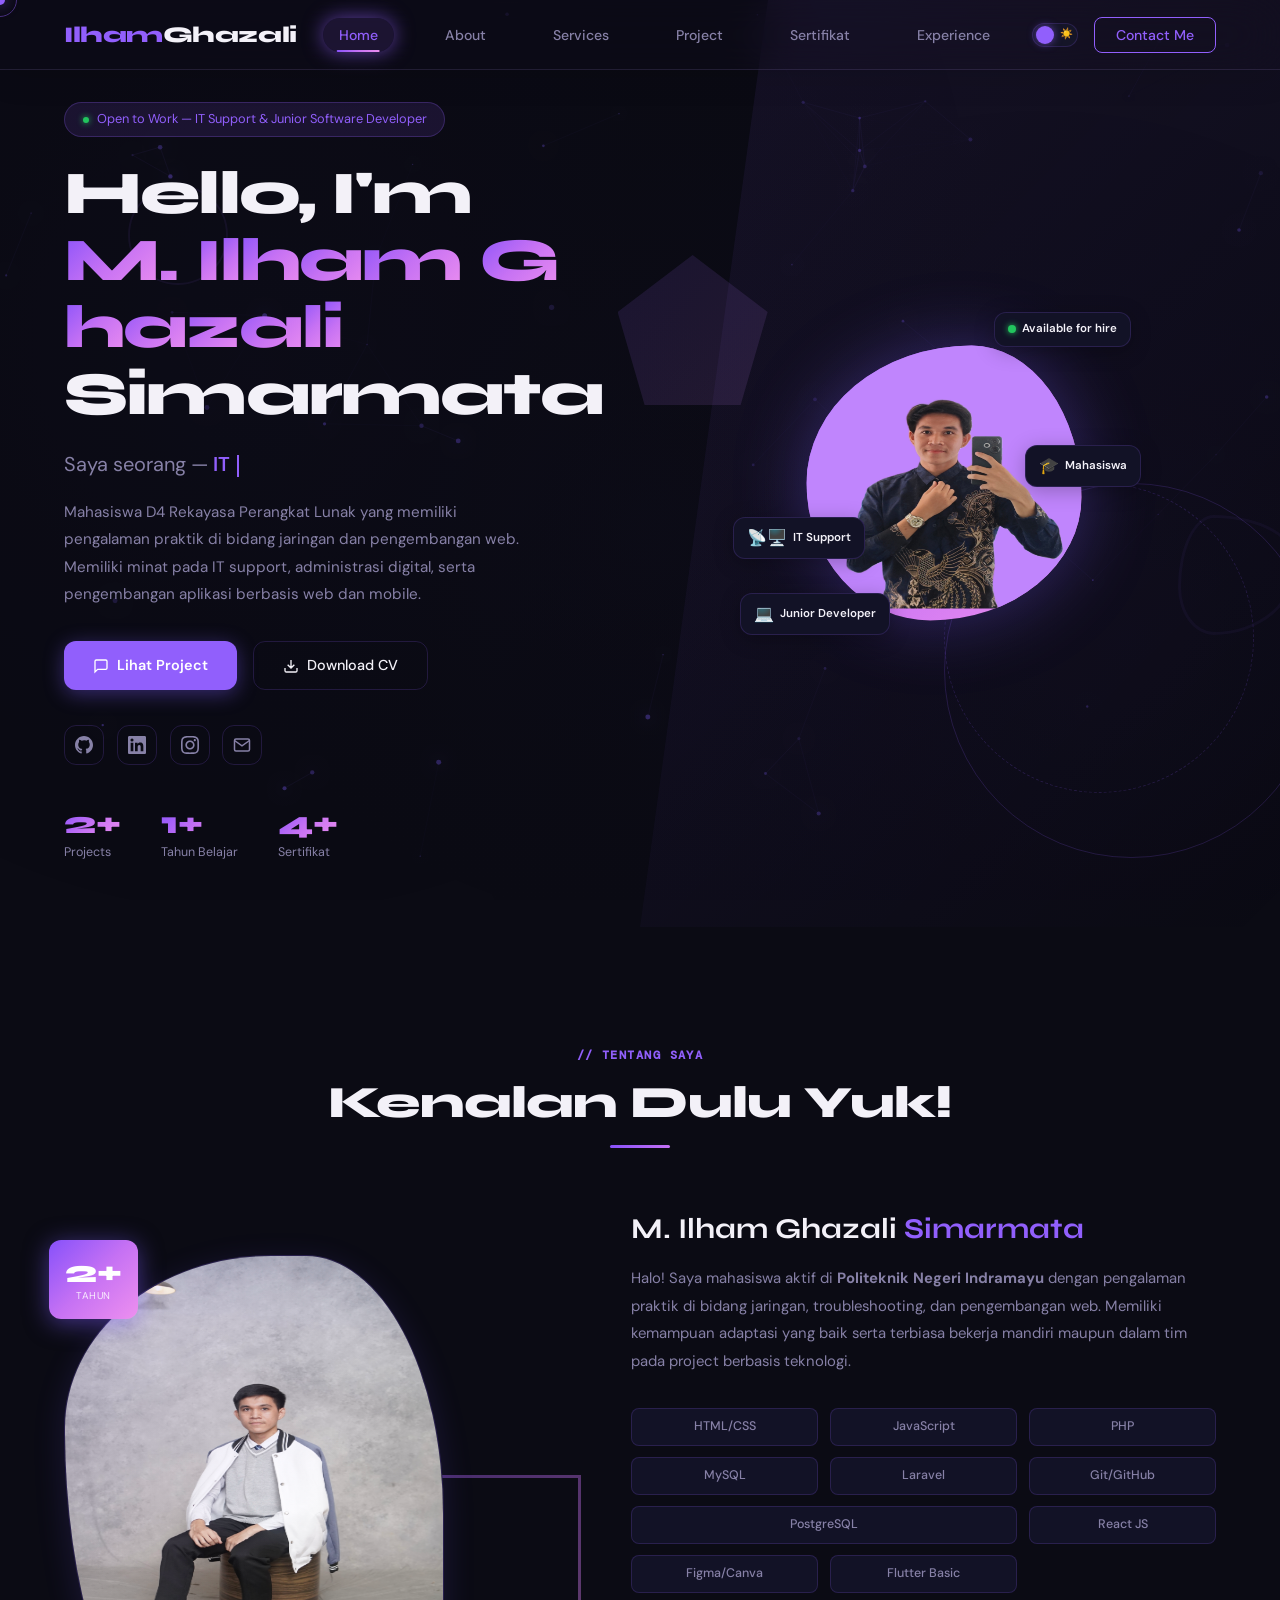
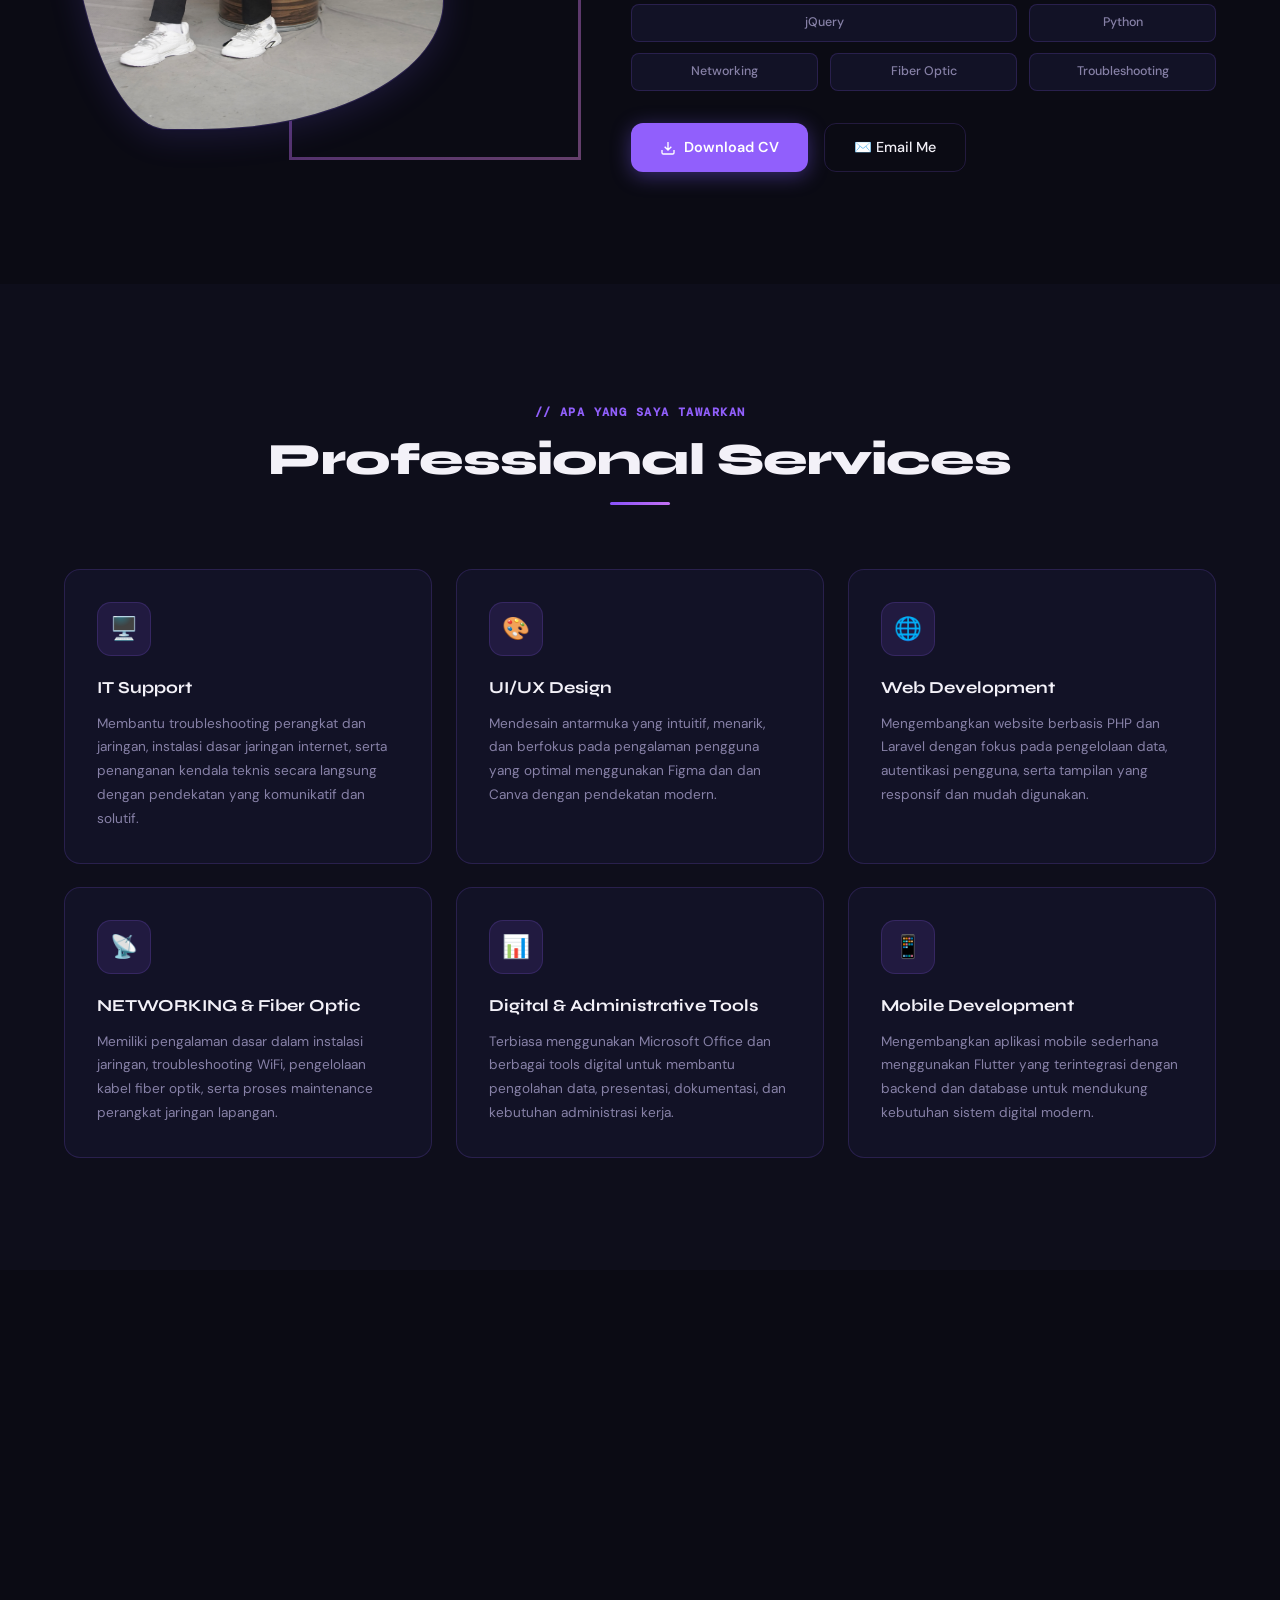
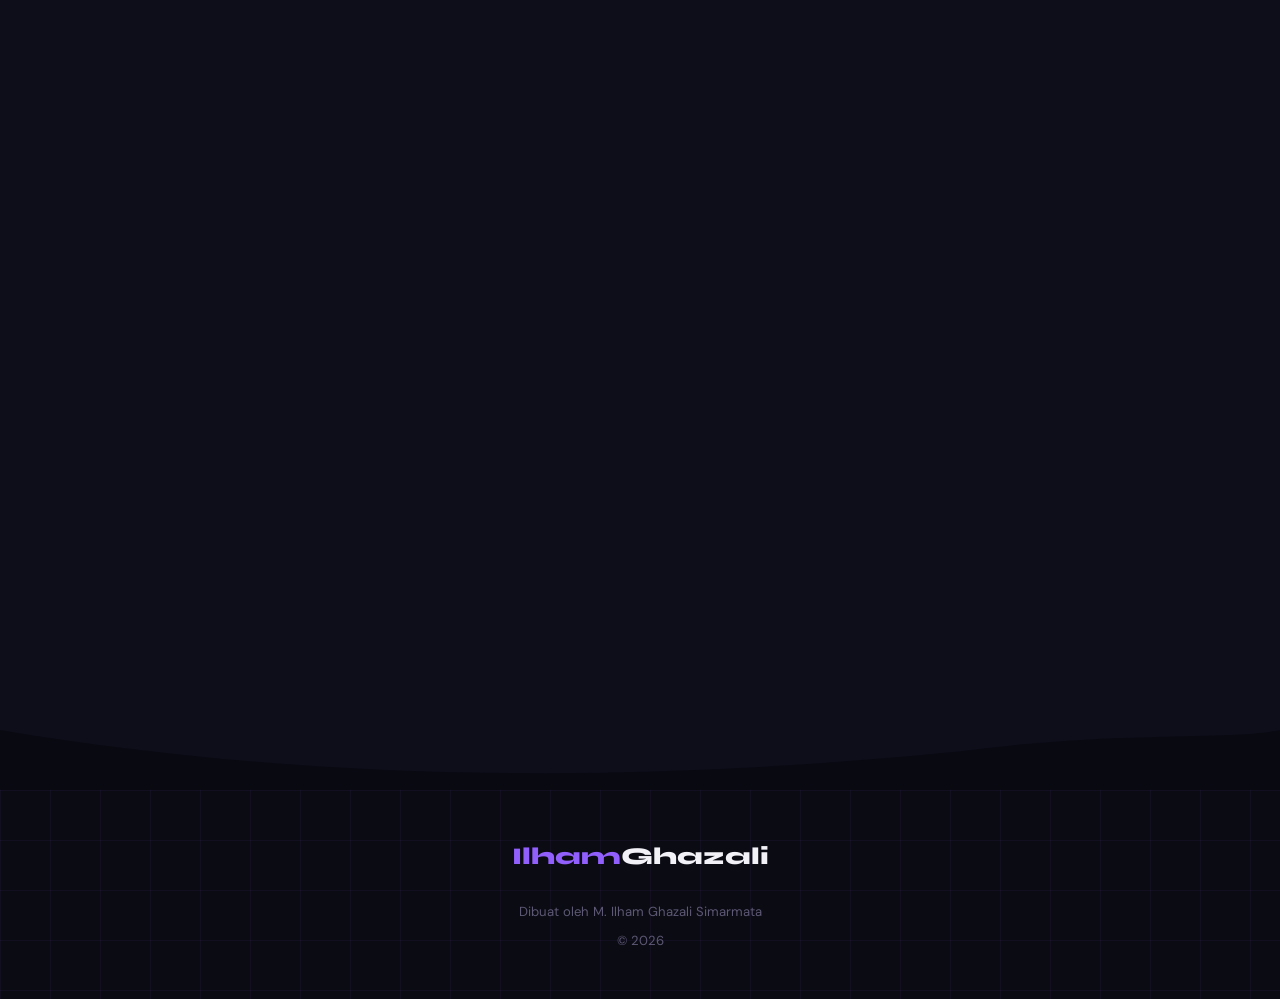
==== commit dc1e2997: "refactor: fix hero text, normalize project cards, optimize SEO & performance - Fix hero text gradien" ====
--- a/index.html
+++ b/index.html
@@ -5,22 +5,55 @@
   <meta charset="UTF-8" />
   <meta name="viewport" content="width=device-width, initial-scale=1.0" />
   <meta name="description"
-    content="Portofolio M. Ilham Ghazali Simarmata — Junior Web Developer dari Jawa Barat, Indonesia. Spesialisasi web development, UI/UX design, dan solusi digital kreatif." />
+    content="Portofolio M. Ilham Ghazali Simarmata — Junior Web Developer & IT Support dari Jawa Barat, Indonesia. Spesialisasi web development, UI/UX design, dan solusi digital kreatif." />
   <meta name="keywords"
-    content="web developer, junior developer, portofolio, Ilham Ghazali, Politeknik Negeri Indramayu, HTML CSS JavaScript" />
+    content="web developer, junior developer, portofolio, Ilham Ghazali, Politeknik Negeri Indramayu, HTML CSS JavaScript, Laravel, Flutter" />
   <meta name="author" content="M. Ilham Ghazali Simarmata" />
-  <meta property="og:title" content="M. Ilham Ghazali Simarmata — Junior Developer" />
+  <meta name="robots" content="index, follow" />
+  <meta name="theme-color" content="#090912" />
+
+  <!-- Open Graph / Social Sharing -->
+  <meta property="og:title" content="M. Ilham Ghazali Simarmata — Junior Developer & IT Support" />
   <meta property="og:description"
-    content="Portofolio web developer muda. Seorang mahasiswa RPL dari Politeknik Negeri Indramayu" />
+    content="Portofolio web developer muda. Mahasiswa RPL dari Politeknik Negeri Indramayu dengan keahlian web development, UI/UX, dan IT support." />
   <meta property="og:type" content="website" />
+  <meta property="og:locale" content="id_ID" />
 
   <title>M. Ilham Ghazali Simarmata - Portofolio</title>
 
+  <!-- Google Fonts Preconnect & Stylesheet -->
   <link rel="preconnect" href="https://fonts.googleapis.com" />
   <link rel="preconnect" href="https://fonts.gstatic.com" crossorigin />
-
-  <link rel="stylesheet" href="css/style.css" />
-  <link rel="stylesheet" href="css/motion-graphics.css" />
+  <link rel="stylesheet"
+    href="https://fonts.googleapis.com/css2?family=Syne:wght@400;600;700;800&family=DM+Sans:ital,opsz,wght@0,9..40,300;0,9..40,400;0,9..40,500;1,9..40,300&family=DM+Mono:wght@400;500&display=swap" />
+
+  <!-- Preload Critical Resources -->
+  <link rel="preload" href="css/variables.css" as="style" />
+  <link rel="preload" href="css/components-enhanced.css" as="style" />
+  <link rel="preload" href="css/layout.css" as="style" />
+  <link rel="preload" href="assets/images/profil_ilham.jpeg" as="image" />
+
+  <!-- Stylesheets -->
+  <link rel="stylesheet" href="css/variables.css" />
+  <link rel="stylesheet" href="css/components-enhanced.css" />
+  <link rel="stylesheet" href="css/layout.css" />
+
+  <!-- Structured Data (JSON-LD) for SEO -->
+  <script type="application/ld+json">
+  {
+    "@context": "https://schema.org",
+    "@type": "Person",
+    "name": "M. Ilham Ghazali Simarmata",
+    "jobTitle": "Junior Web Developer & IT Support",
+    "nationality": "Indonesia",
+    "alumniOf": "Politeknik Negeri Indramayu",
+    "sameAs": [
+      "https://github.com/ilhams26",
+      "https://www.linkedin.com/in/ilhamghazali",
+      "https://www.instagram.com/hams_gz"
+    ]
+  }
+  </script>
 </head>
 
 <body>
@@ -78,7 +111,7 @@
         </div>
 
         <h1>
-          Hello, I'm<br />
+          <span class="greeting">Hello, I'm</span><br />
           <span class="name">M. Ilham Ghazali</span>
           <span class="line2">Simarmata</span>
         </h1>
@@ -174,7 +207,7 @@
           <div class="avatar-ring r1" aria-hidden="true"></div>
           <div class="avatar-blob" aria-hidden="true">
             <div class="avatar-placeholder">
-              <img src="assets/images/profil_ilham.jpeg" alt="" class="profile-img" loading="lazy" decoding="async" />
+              <img src="assets/images/profil_ilham.jpeg" alt="M. Ilham Ghazali Simarmata" class="profile-img" fetchpriority="high" loading="eager" decoding="async" width="280" height="280" />
               <span>Ilham Ghazali</span>
             </div>
           </div>
@@ -207,7 +240,7 @@
       <div class="about-image-wrap reveal">
         <div class="about-img-frame">
           <div class="about-img-placeholder">
-            <img src="assets/images/ilham_9-12.jpeg" alt="" class="profile-img" loading="lazy" decoding="async" />
+            <img src="assets/images/ilham_9-12.jpeg" alt="Foto M. Ilham Ghazali" class="profile-img" loading="lazy" decoding="async" width="380" height="475" />
           </div>
         </div>
         <div class="about-deco" aria-hidden="true"></div>
@@ -347,7 +380,7 @@
       <article class="project-card reveal reveal-delay-2">
         <div class="project-img" aria-hidden="true">
           <div class="project-img-placeholder">
-            <img src="assets/images/project/Proyek_1/laporan.png" alt="project">
+            <img src="assets/images/project/Proyek_1/laporan.png" alt="Kinara Pharma Web Management" loading="lazy" decoding="async" width="400" height="250">
           </div>
           <div class="project-overlay">
             <a href="https://github.com/ilhams26/KinaraPharma" class="overlay-btn" id="proj2Preview"
@@ -376,7 +409,7 @@
       <article class="project-card reveal reveal-delay-3">
         <div class="project-img" aria-hidden="true">
           <div class="project-img-placeholder">
-            <img src="assets/images/project/Proyek_2/Mobile_KinaraPharma.png" alt="project flutter">
+            <img src="assets/images/project/Proyek_2/Mobile_KinaraPharma.png" alt="Kinara Pharma Mobile POS App" loading="lazy" decoding="async" width="400" height="250">
           </div>
           <div class="project-overlay">
             <a href="https://github.com/ilhams26/Mobile_KinaraPharma" class="overlay-btn" id="proj3Preview"
@@ -387,15 +420,6 @@
               </svg>
               Preview
             </a>
-            <!-- <a href="https://kelompok9.my.id/" class="overlay-btn" id="proj3Link" target="_blank" rel="noopener"
-              aria-label="Open project 3 link">
-              <svg width="14" height="14" fill="none" stroke="currentColor" stroke-width="2" viewBox="0 0 24 24">
-                <path d="M18 13v6a2 2 0 01-2 2H5a2 2 0 01-2-2V8a2 2 0 012-2h6" />
-                <polyline points="15 3 21 3 21 9" />
-                <line x1="10" y1="14" x2="21" y2="3" />
-              </svg>
-              Live
-            </a> -->
           </div>
         </div>
         <div class="project-info">
@@ -414,7 +438,7 @@
       <article class="project-card reveal reveal-delay-2">
         <div class="project-img" aria-hidden="true">
           <div class="project-img-placeholder">
-            <img src="assets/images/project/FitTrack/FitTrack.png" alt="project mobile">
+            <img src="assets/images/project/FitTrack/FitTrack.png" alt="FitTrack Workout Logger App" loading="lazy" decoding="async" width="400" height="250">
           </div>
           <div class="project-overlay">
             <a href="https://github.com/ilhams26/Catatan_Latihan_Olahraga" class="overlay-btn" id="proj5Preview"
@@ -450,7 +474,7 @@
       <article class="project-card reveal reveal-delay-1">
         <div class="project-img" aria-hidden="true">
           <div class="project-img-placeholder">
-            <img src="assets/images/project/Personal_porto/ilhamghazali.png" alt="Personal Portfolio">
+            <img src="assets/images/project/Personal_porto/ilhamghazali.png" alt="Personal Portfolio Website" loading="lazy" decoding="async" width="400" height="250">
           </div>
           <div class="project-overlay">
             <a href="#" class="overlay-btn" id="proj4Preview" aria-label="Preview project 4">
@@ -476,17 +500,9 @@
       <article class="project-card reveal reveal-delay-3">
         <div class="project-img" aria-hidden="true">
           <div class="project-img-placeholder">
-            <img src="assets/images/project/UIUX/Techomfest_Prototype.png" alt="Design UI/UX">
+            <img src="assets/images/project/UIUX/Techomfest_Prototype.png" alt="Techomfest UI/UX Design" loading="lazy" decoding="async" width="400" height="250">
           </div>
           <div class="project-overlay">
-            <!-- <a href="https://www.figma.com/proto/RiWpuFxzWVVHA2MX0Qxx52/Scatch?node-id=672-632&p=f&t=NKMGYgUkiP9NXbDn-1&scaling=scale-down&content-scaling=fixed&page-id=0%3A1&starting-point-node-id=666%3A793"
-              class="overlay-btn" id="proj6Preview" aria-label="Preview project 6">
-              <svg width="14" height="14" fill="none" stroke="currentColor" stroke-width="2" viewBox="0 0 24 24">
-                <path d="M1 12s4-8 11-8 11 8 11 8-4 8-11 8-11-8-11-8z" />
-                <circle cx="12" cy="12" r="3" />
-              </svg>
-              Preview
-            </a> -->
             <a href="https://www.figma.com/proto/RiWpuFxzWVVHA2MX0Qxx52/Scatch?node-id=672-632&p=f&t=NKMGYgUkiP9NXbDn-1&scaling=scale-down&content-scaling=fixed&page-id=0%3A1&starting-point-node-id=666%3A793"
               class="overlay-btn" id="proj6Link" target="_blank" rel="noopener" aria-label="Open project 6 link">
               <svg width="14" height="14" fill="none" stroke="currentColor" stroke-width="2" viewBox="0 0 24 24">
@@ -511,16 +527,9 @@
       <article class="project-card reveal reveal-delay-1">
         <div class="project-img" aria-hidden="true">
           <div class="project-img-placeholder">
-            <img src="assets/images/project/Proyek_1/beranda.png" alt="project">
+            <img src="assets/images/project/Proyek_1/beranda.png" alt="Healventory Management" loading="lazy" decoding="async" width="400" height="250">
           </div>
           <div class="project-overlay">
-            <!-- <a href="#" class="overlay-btn" id="proj1Preview" aria-label="Preview project 1">
-              <svg width="14" height="14" fill="none" stroke="currentColor" stroke-width="2" viewBox="0 0 24 24">
-                <path d="M1 12s4-8 11-8 11 8 11 8-4 8-11 8-11-8-11-8z" />
-                <circle cx="12" cy="12" r="3" />
-              </svg>
-              Preview
-            </a> -->
             <a href="https://healventory.gt.tc/public/" class="overlay-btn" id="proj1Link" target="_blank"
               rel="noopener" aria-label="Open project 1 link">
               <svg width="14" height="14" fill="none" stroke="currentColor" stroke-width="2" viewBox="0 0 24 24">
@@ -558,10 +567,7 @@
       <article class="cert-card reveal reveal-delay-1" role="button" tabindex="0"
         aria-label="Lihat sertifikat: Praktik Kerja Lapangan (PKL) PT Handayani Fiber Media">
         <div class="cert-img-wrap">
-          <div class="cert-img-placeholder">
-            <svg fill="none" stroke="currentColor" stroke-width="1.5" viewBox="0 0 24 24">
-              <img src="assets/images/sertifikat/Serti_prakerin_depan.jpg" alt="Sertifikat PKL">
-          </div>
+          <img src="assets/images/sertifikat/Serti_prakerin_depan.jpg" alt="Sertifikat PKL" loading="lazy" decoding="async" width="400" height="300">
           <div class="cert-overlay">
             <button class="cert-preview-btn" aria-label="Preview sertifikat">
               <svg width="14" height="14" fill="none" stroke="currentColor" stroke-width="2" viewBox="0 0 24 24">
@@ -582,10 +588,7 @@
       <article class="cert-card reveal reveal-delay-2" role="button" tabindex="0"
         aria-label="Lihat sertifikat: System Administration I">
         <div class="cert-img-wrap">
-          <div class="cert-img-placeholder">
-            <svg fill="none" stroke="currentColor" stroke-width="1.5" viewBox="0 0 24 24">
-              <img src="assets/images/sertifikat/Sertifikat_RedHad.jpg" alt="Sertifikat ">
-          </div>
+          <img src="assets/images/sertifikat/Sertifikat_RedHad.jpg" alt="Sertifikat Red Hat" loading="lazy" decoding="async" width="400" height="300">
           <div class="cert-overlay">
             <button class="cert-preview-btn" aria-label="Preview sertifikat">
               <svg width="14" height="14" fill="none" stroke="currentColor" stroke-width="2" viewBox="0 0 24 24">
@@ -606,10 +609,7 @@
       <article class="cert-card reveal reveal-delay-3" role="button" tabindex="0"
         aria-label="Lihat sertifikat: Server Visit">
         <div class="cert-img-wrap">
-          <div class="cert-img-placeholder">
-            <svg fill="none" stroke="currentColor" stroke-width="1.5" viewBox="0 0 24 24">
-              <img src="assets/images/sertifikat/serti_omadata.jpg" alt="Server visit PT Omadata">
-          </div>
+          <img src="assets/images/sertifikat/serti_omadata.jpg" alt="Server visit PT Omadata" loading="lazy" decoding="async" width="400" height="300">
           <div class="cert-overlay">
             <button class="cert-preview-btn" aria-label="Preview sertifikat">
               <svg width="14" height="14" fill="none" stroke="currentColor" stroke-width="2" viewBox="0 0 24 24">
@@ -630,10 +630,7 @@
       <article class="cert-card reveal reveal-delay-1" role="button" tabindex="0"
         aria-label="Lihat sertifikat: UI/UX Design Competition">
         <div class="cert-img-wrap">
-          <div class="cert-img-placeholder">
-            <svg fill="none" stroke="currentColor" stroke-width="1.5" viewBox="0 0 24 24">
-              <img src="assets/images/sertifikat/PNBITC_IlhamGhazali.png" alt="Sertifikat UI/UX Design">
-          </div>
+          <img src="assets/images/sertifikat/PNBITC_IlhamGhazali.png" alt="Sertifikat UI/UX Design" loading="lazy" decoding="async" width="400" height="300">
           <div class="cert-overlay">
             <button class="cert-preview-btn" aria-label="Preview sertifikat">
               <svg width="14" height="14" fill="none" stroke="currentColor" stroke-width="2" viewBox="0 0 24 24">
@@ -654,10 +651,7 @@
       <article class="cert-card reveal reveal-delay-1" role="button" tabindex="0"
         aria-label="Lihat sertifikat: HTML CSS Dasar">
         <div class="cert-img-wrap">
-          <div class="cert-img-placeholder">
-            <svg fill="none" stroke="currentColor" stroke-width="1.5" viewBox="0 0 24 24">
-              <img src="assets/images/sertifikat/Code_Politan.jpg" alt="Sertifikat Generatif AI">
-          </div>
+          <img src="assets/images/sertifikat/Code_Politan.jpg" alt="Sertifikat Generatif AI" loading="lazy" decoding="async" width="400" height="300">
           <div class="cert-overlay">
             <button class="cert-preview-btn" aria-label="Preview sertifikat">
               <svg width="14" height="14" fill="none" stroke="currentColor" stroke-width="2" viewBox="0 0 24 24">
@@ -678,10 +672,7 @@
       <article class="cert-card reveal reveal-delay-4" role="button" tabindex="0"
         aria-label="Lihat sertifikat: Piagam Prestasi">
         <div class="cert-img-wrap">
-          <div class="cert-img-placeholder">
-            <svg fill="none" stroke="currentColor" stroke-width="1.5" viewBox="0 0 24 24">
-              <img src="assets/images/sertifikat/Serti_Wimnus.jpg" alt="Sertifikat Wirausaha Muda Nusantara">
-          </div>
+          <img src="assets/images/sertifikat/Serti_Wimnus.jpg" alt="Sertifikat Wirausaha Muda Nusantara" loading="lazy" decoding="async" width="400" height="300">
           <div class="cert-overlay">
             <button class="cert-preview-btn" aria-label="Preview piagam">
               <svg width="14" height="14" fill="none" stroke="currentColor" stroke-width="2" viewBox="0 0 24 24">
@@ -702,10 +693,7 @@
       <article class="cert-card reveal reveal-delay-2" role="button" tabindex="0"
         aria-label="Lihat sertifikat: Webinar Teknologi Digital">
         <div class="cert-img-wrap">
-          <div class="cert-img-placeholder">
-            <svg fill="none" stroke="currentColor" stroke-width="1.5" viewBox="0 0 24 24">
-              <img src="assets/images/sertifikat/Techomfest_UI_UX_Ilham Ghazali.jpg" alt="Sertifikat UI/UX Techomfest">
-          </div>
+          <img src="assets/images/sertifikat/Techomfest_UI_UX_Ilham Ghazali.jpg" alt="Sertifikat UI/UX Techomfest" loading="lazy" decoding="async" width="400" height="300">
           <div class="cert-overlay">
             <button class="cert-preview-btn" aria-label="Preview sertifikat">
               <svg width="14" height="14" fill="none" stroke="currentColor" stroke-width="2" viewBox="0 0 24 24">
@@ -726,10 +714,7 @@
       <article class="cert-card reveal reveal-delay-3" role="button" tabindex="0"
         aria-label="Lihat sertifikat: Git & GitHub">
         <div class="cert-img-wrap">
-          <div class="cert-img-placeholder">
-            <svg fill="none" stroke="currentColor" stroke-width="1.5" viewBox="0 0 24 24">
-              <img src="assets/images/sertifikat/Serti_UKK.jpg" alt="Sertifikat PKL Handayani FM">
-          </div>
+          <img src="assets/images/sertifikat/Serti_UKK.jpg" alt="Sertifikat PKL Handayani FM" loading="lazy" decoding="async" width="400" height="300">
           <div class="cert-overlay">
             <button class="cert-preview-btn" aria-label="Preview sertifikat">
               <svg width="14" height="14" fill="none" stroke="currentColor" stroke-width="2" viewBox="0 0 24 24">
@@ -869,25 +854,25 @@
 
         <div class="form-row">
           <div class="form-group">
+            <input type="text" id="contactName" name="name" placeholder=" " autocomplete="name" maxlength="100"
+              required />
             <label for="contactName">Nama</label>
-            <input type="text" id="contactName" name="name" placeholder="Nama Anda" autocomplete="name" maxlength="100"
-              required />
           </div>
           <div class="form-group">
+            <input type="email" id="contactEmail" name="email" placeholder=" " autocomplete="email"
+              maxlength="100" required />
             <label for="contactEmail">Email</label>
-            <input type="email" id="contactEmail" name="email" placeholder="email@kamu.com" autocomplete="email"
-              maxlength="100" required />
           </div>
         </div>
         <div class="form-group">
+          <input type="text" id="contactSubject" name="subject" placeholder=" "
+            maxlength="150" required />
           <label for="contactSubject">Subject</label>
-          <input type="text" id="contactSubject" name="subject" placeholder="Tentang project atau kolaborasi..."
-            maxlength="150" required />
         </div>
         <div class="form-group">
+          <textarea id="contactMessage" name="message" rows="5"
+            placeholder=" " maxlength="3000" required></textarea>
           <label for="contactMessage">Pesan</label>
-          <textarea id="contactMessage" name="message" rows="5"
-            placeholder="Ceritakan perihal yang ingin kamu sampaikan..." maxlength="3000" required></textarea>
         </div>
 
         <div id="formStatus" class="form-status" aria-live="polite"></div>
@@ -912,19 +897,16 @@
     </div>
   </footer>
 
-  <script src="js/canvas-bg.js"></script>
-
+  <script src="js/canvas-bg.js" defer></script>
   <script src="https://cdnjs.cloudflare.com/ajax/libs/three.js/r128/three.min.js" 
           integrity="sha384-CI3ELBVUz9XQO+97x6nwMDPosPR5XvsxW2ua7N1Xeygeh1IxtgqtCkGfQY9WWdHu" 
           crossorigin="anonymous" 
           defer></script>
   <script src="js/3d-avatar.js" defer></script>
-
-  <script src="js/animations.js"></script>
-  <script src="js/cursor.js"></script>
-  <script src="js/micro-interactions.js"></script>
-  <script src="js/certificates.js"></script>
-  <script src="js/main.js"></script>
+  <script src="js/animations.js" defer></script>
+  <script src="js/cursor.js" defer></script>
+  <script src="js/certificates.js" defer></script>
+  <script src="js/main.js" defer></script>
 </body>
 
 </html>
--- a/css/variables.css
+++ b/css/variables.css
@@ -0,0 +1,216 @@
+*,
+*::before,
+*::after {
+  margin: 0;
+  padding: 0;
+  box-sizing: border-box;
+}
+
+/* === CSS PROPERTIES FOR ANIMATED GRADIENTS === */
+@property --gradient-angle {
+  syntax: '<angle>';
+  inherits: false;
+  initial-value: 0deg;
+}
+
+:root {
+  /* === DYNAMIC HSL COLOR SYSTEM === */
+  --accent-h: 259;
+  --accent-s: 96%;
+  --accent-l: 68%;
+  
+  /* Derived accent colors using HSL manipulation */
+  --accent:        hsl(var(--accent-h), var(--accent-s), var(--accent-l));
+  --accent-light:  hsl(var(--accent-h), var(--accent-s), calc(var(--accent-l) + 10%));
+  --accent-dark:   hsl(var(--accent-h), var(--accent-s), calc(var(--accent-l) - 10%));
+  --accent-2:      hsl(calc(var(--accent-h) + 20), 90%, 75%);
+  --accent-3:      hsl(calc(var(--accent-h) + 40), 85%, 80%);
+  --accent-glow:   hsl(var(--accent-h), var(--accent-s), var(--accent-l), 0.6);
+  --accent-soft:   hsl(var(--accent-h), var(--accent-s), var(--accent-l), 0.12);
+  --accent-border: hsl(var(--accent-h), var(--accent-s), var(--accent-l), 0.25);
+
+  /* === BACKGROUNDS === */
+  --bg:   hsl(240, 28%, 6%);
+  --bg2:  hsl(240, 30%, 8%);
+  --bg3:  hsl(240, 32%, 12%);
+  --card: hsl(240, 35%, 11%);
+
+  /* === TEXT === */
+  --text:       hsl(256, 35%, 96%);
+  --text-muted: hsl(250, 18%, 58%);
+  --text-dim:   hsl(252, 14%, 40%);
+
+  /* === BORDERS & RADIUS === */
+  --border: hsl(var(--accent-h), var(--accent-s), var(--accent-l), 0.18);
+  
+  /* Refined border-radius scale */
+  --radius-2xs: 4px;
+  --radius-xs:  8px;
+  --radius-sm:  12px;
+  --radius-md:  16px;
+  --radius-lg:  24px;
+  --radius-xl:  32px;
+  --radius-full: 9999px;
+  
+  /* Legacy compatibility */
+  --radius:    var(--radius-md);
+
+  /* === FLUID TYPOGRAPHY SCALE === */
+  --text-xs:   clamp(0.7rem, 0.5vw + 0.6rem, 0.8rem);
+  --text-sm:   clamp(0.875rem, 0.7vw + 0.75rem, 0.95rem);
+  --text-base: clamp(1rem, 1vw + 0.85rem, 1.125rem);
+  --text-lg:   clamp(1.125rem, 1.3vw + 0.9rem, 1.375rem);
+  --text-xl:   clamp(1.25rem, 1.6vw + 1rem, 1.75rem);
+  --text-2xl:  clamp(1.5rem, 2.2vw + 1.2rem, 2.25rem);
+  --text-3xl:  clamp(2rem, 3vw + 1.5rem, 3.5rem);
+
+  /* === CONSISTENT SPACING SCALE === */
+  --space-1:  4px;
+  --space-2:  8px;
+  --space-3:  12px;
+  --space-4:  16px;
+  --space-5:  24px;
+  --space-6:  32px;
+  --space-7:  48px;
+  --space-8:  64px;
+  --space-9:  96px;
+  --space-10: 128px;
+  --space-11: 192px;
+  --space-12: 256px;
+
+  /* === SOPHISTICATED SHADOW SYSTEM === */
+  --shadow-sm: 
+    0 1px 2px hsl(var(--accent-h), 40%, 10%, 0.08),
+    0 1px 4px hsl(var(--accent-h), 40%, 10%, 0.04);
+  
+  --shadow-md: 
+    0 4px 8px hsl(var(--accent-h), 40%, 10%, 0.12),
+    0 2px 4px hsl(var(--accent-h), 40%, 10%, 0.08),
+    0 0 1px hsl(var(--accent-h), 40%, 10%, 0.04);
+  
+  --shadow-lg: 
+    0 12px 24px hsl(var(--accent-h), 40%, 10%, 0.16),
+    0 6px 12px hsl(var(--accent-h), 40%, 10%, 0.12),
+    0 2px 4px hsl(var(--accent-h), 40%, 10%, 0.08);
+  
+  --shadow-glow: 
+    0 0 20px hsl(var(--accent-h), var(--accent-s), var(--accent-l), 0.3),
+    0 0 40px hsl(var(--accent-h), var(--accent-s), var(--accent-l), 0.15),
+    0 4px 12px hsl(var(--accent-h), 40%, 10%, 0.2);
+
+  --shadow-glow-intense:
+    0 0 30px hsl(var(--accent-h), var(--accent-s), var(--accent-l), 0.5),
+    0 0 60px hsl(var(--accent-h), var(--accent-s), var(--accent-l), 0.3),
+    0 0 90px hsl(var(--accent-h), var(--accent-s), var(--accent-l), 0.15),
+    0 8px 16px hsl(var(--accent-h), 40%, 10%, 0.3);
+
+  /* === GLASS-MORPHISM TOKENS === */
+  --glass-bg:     hsl(var(--accent-h), 30%, 15%, 0.1);
+  --glass-border: hsl(var(--accent-h), 50%, 70%, 0.15);
+  --glass-blur:   12px;
+
+  /* === LAYOUT === */
+  --nav-h:    70px;
+  --max-w:    1200px;
+  --section-p: 7rem 5%;
+
+  /* === TRANSITIONS === */
+  --transition:      0.4s cubic-bezier(0.25, 0.8, 0.25, 1);
+  --transition-fast: 0.2s ease;
+  --transition-med:  0.3s ease;
+  --transition-slow: 0.6s cubic-bezier(0.25, 0.8, 0.25, 1);
+
+  /* === MULTI-DIMENSIONAL GRADIENTS === */
+  --gradient-angle: 135deg;
+  
+  --gradient-accent: linear-gradient(
+    135deg, 
+    hsl(var(--accent-h), 95%, 65%) 0%, 
+    hsl(calc(var(--accent-h) + 20), 85%, 70%) 50%, 
+    hsl(calc(var(--accent-h) + 40), 75%, 75%) 100%
+  );
+  
+  --gradient-glow: linear-gradient(
+    90deg, 
+    hsl(var(--accent-h), 95%, 65%) 0%,
+    hsl(calc(var(--accent-h) + 20), 90%, 70%) 33%,
+    hsl(calc(var(--accent-h) + 40), 85%, 75%) 66%,
+    hsl(var(--accent-h), 95%, 65%) 100%
+  );
+
+  --gradient-radial: radial-gradient(
+    circle at 50% 50%,
+    hsl(var(--accent-h), 95%, 65%) 0%,
+    hsl(calc(var(--accent-h) + 20), 85%, 70%) 40%,
+    hsl(calc(var(--accent-h) + 40), 75%, 75%) 70%,
+    transparent 100%
+  );
+
+  --gradient-mesh: 
+    linear-gradient(135deg, hsl(var(--accent-h), 95%, 65%, 0.1) 0%, transparent 50%),
+    linear-gradient(225deg, hsl(calc(var(--accent-h) + 40), 85%, 75%, 0.08) 0%, transparent 50%),
+    linear-gradient(315deg, hsl(calc(var(--accent-h) + 20), 90%, 70%, 0.06) 0%, transparent 50%);
+}
+
+/* === LIGHT THEME === */
+[data-theme="light"] {
+  --bg:         hsl(248, 100%, 98%);
+  --bg2:        hsl(248, 100%, 96%);
+  --bg3:        hsl(248, 100%, 93%);
+  --card:       hsl(0, 0%, 100%);
+  --text:       hsl(250, 40%, 12%);
+  --text-muted: hsl(250, 20%, 45%);
+  --text-dim:   hsl(250, 12%, 62%);
+  --border:     hsl(var(--accent-h), var(--accent-s), var(--accent-l), 0.22);
+  --accent-soft: hsl(var(--accent-h), var(--accent-s), var(--accent-l), 0.08);
+  
+  /* Adjusted shadows for light theme */
+  --shadow-sm: 
+    0 1px 2px hsl(var(--accent-h), 20%, 20%, 0.06),
+    0 1px 4px hsl(var(--accent-h), 20%, 20%, 0.03);
+  
+  --shadow-md: 
+    0 4px 8px hsl(var(--accent-h), 20%, 20%, 0.08),
+    0 2px 4px hsl(var(--accent-h), 20%, 20%, 0.06),
+    0 0 1px hsl(var(--accent-h), 20%, 20%, 0.03);
+  
+  --shadow-lg: 
+    0 12px 24px hsl(var(--accent-h), 20%, 20%, 0.12),
+    0 6px 12px hsl(var(--accent-h), 20%, 20%, 0.08),
+    0 2px 4px hsl(var(--accent-h), 20%, 20%, 0.06);
+
+  --glass-bg:     hsl(var(--accent-h), 100%, 98%, 0.4);
+  --glass-border: hsl(var(--accent-h), 80%, 60%, 0.2);
+}
+
+/* === BASE STYLES === */
+html {
+  scroll-behavior: smooth;
+  scroll-padding-top: var(--nav-h);
+}
+
+body {
+  font-family: "DM Sans", sans-serif;
+  font-size: var(--text-base);
+  background: var(--bg);
+  color: var(--text);
+  overflow-x: hidden;
+  transition: background var(--transition-slow), color var(--transition);
+  cursor: none;
+  line-height: 1.6;
+  -webkit-font-smoothing: antialiased;
+  -moz-osx-font-smoothing: grayscale;
+}
+
+img {
+  max-width: 100%;
+  display: block;
+}
+
+a {
+  text-decoration: none;
+}
+
+button {
+  font-family: "DM Sans", sans-serif;
+}
--- a/css/components-enhanced.css
+++ b/css/components-enhanced.css
@@ -0,0 +1,1789 @@
+/* ===== CUSTOM CURSOR ===== */
+#cursor,
+#cursor-ring {
+  position: fixed;
+  pointer-events: none;
+  transform: translate(-50%, -50%);
+  will-change: transform;
+  top: 0;
+  left: 0;
+}
+
+#cursor {
+  width: 10px;
+  height: 10px;
+  background: var(--accent);
+  border-radius: 50%;
+  z-index: 9999;
+  transition: width 0.2s, height 0.2s, opacity 0.2s;
+  box-shadow: 0 0 14px var(--accent-glow);
+}
+
+#cursor-ring {
+  width: 34px;
+  height: 34px;
+  border: 1.5px solid var(--accent);
+  border-radius: 50%;
+  z-index: 9998;
+  opacity: 0.45;
+  transition: transform 0.12s, width 0.3s, height 0.3s;
+}
+
+/* ===== SCROLL LINE ===== */
+#scroll-line {
+  position: fixed;
+  top: 0;
+  left: 0;
+  height: 3px;
+  z-index: 9997;
+  background: var(--gradient-glow);
+  background-size: 200% 100%;
+  animation: lineShimmer 2s linear infinite;
+  width: 0%;
+  box-shadow: 0 0 10px var(--accent-glow), 0 0 20px var(--accent-glow);
+  transition: width 50ms linear;
+}
+
+@keyframes lineShimmer {
+  0% { background-position: 0 50%; }
+  100% { background-position: 200% 50%; }
+}
+
+/* ===== CANVAS BACKGROUND ===== */
+#bg-canvas {
+  position: fixed;
+  top: 0;
+  left: 0;
+  width: 100%;
+  height: 100%;
+  z-index: 0;
+  opacity: 0.5;
+  pointer-events: none;
+}
+
+/* ===== BUTTONS ===== */
+.btn-contact {
+  padding: 0.5rem 1.3rem;
+  border: 1.5px solid var(--accent);
+  border-radius: var(--radius-xs);
+  background: transparent;
+  color: var(--accent);
+  font-size: 0.88rem;
+  font-weight: 500;
+  cursor: pointer;
+  transition: all var(--transition-med);
+  white-space: nowrap;
+}
+
+.btn-contact:hover {
+  background: var(--accent);
+  color: white;
+  box-shadow: 0 0 20px var(--accent-glow);
+}
+
+.btn-primary,
+.btn-secondary {
+  display: inline-flex;
+  align-items: center;
+  gap: 0.5rem;
+  padding: 0.75rem 1.8rem;
+  font-size: 0.9rem;
+  cursor: pointer;
+  transition: all var(--transition-med);
+  text-decoration: none;
+}
+
+.btn-primary {
+  background: var(--accent);
+  color: white;
+  border: none;
+  border-radius: var(--radius-sm);
+  font-weight: 600;
+  box-shadow: 0 4px 20px rgba(124, 92, 252, 0.4);
+}
+
+.btn-primary:hover {
+  transform: translateY(-2px);
+  box-shadow: 0 8px 32px rgba(124, 92, 252, 0.55);
+}
+
+.btn-secondary {
+  background: transparent;
+  color: var(--text);
+  border: 1.5px solid var(--border);
+  border-radius: var(--radius-sm);
+  font-weight: 500;
+}
+
+.btn-secondary:hover {
+  border-color: var(--accent);
+  color: var(--accent);
+  background: var(--accent-soft);
+  transform: translateY(-2px);
+}
+
+/* ===== THEME TOGGLE ===== */
+.theme-toggle {
+  width: 46px;
+  height: 24px;
+  background: var(--bg3);
+  border: 1.5px solid var(--border);
+  border-radius: 50px;
+  position: relative;
+  cursor: pointer;
+  display: flex;
+  align-items: center;
+  padding: 2px;
+  transition: all var(--transition-med);
+  flex-shrink: 0;
+}
+
+.theme-toggle::after {
+  content: "";
+  width: 18px;
+  height: 18px;
+  border-radius: 50%;
+  background: var(--accent);
+  position: absolute;
+  left: 3px;
+  transition: transform 0.3s cubic-bezier(0.34, 1.56, 0.64, 1);
+  box-shadow: 0 0 8px var(--accent-glow);
+}
+
+[data-theme="light"] .theme-toggle::after {
+  transform: translateX(22px);
+}
+
+.theme-toggle-icon {
+  font-size: 0.65rem;
+  position: absolute;
+  user-select: none;
+}
+
+.theme-toggle-icon.moon {
+  left: 4px;
+}
+
+.theme-toggle-icon.sun {
+  right: 4px;
+}
+
+/* ===== HAMBURGER MENU ===== */
+.hamburger {
+  display: none;
+  flex-direction: column;
+  gap: 5px;
+  cursor: pointer;
+  padding: 4px;
+}
+
+.hamburger span {
+  display: block;
+  width: 24px;
+  height: 2px;
+  background: var(--text);
+  border-radius: 2px;
+  transition: all var(--transition-med);
+}
+
+.hamburger.open span:first-child {
+  transform: rotate(45deg) translate(5px, 5px);
+}
+
+.hamburger.open span:nth-child(2) {
+  opacity: 0;
+}
+
+.hamburger.open span:nth-child(3) {
+  transform: rotate(-45deg) translate(5px, -5px);
+}
+
+/* ===== REVEAL ANIMATIONS ===== */
+.reveal {
+  opacity: 0;
+  transform: translateY(30px);
+  transition: opacity 0.7s, transform 0.7s;
+}
+
+.reveal.visible {
+  opacity: 1;
+  transform: translateY(0);
+}
+
+.reveal-delay-1 { transition-delay: 0.1s; }
+.reveal-delay-2 { transition-delay: 0.2s; }
+.reveal-delay-3 { transition-delay: 0.3s; }
+.reveal-delay-4 { transition-delay: 0.4s; }
+
+/* ===== SECTION HEADERS ===== */
+.section-header {
+  text-align: center;
+  margin-bottom: 4rem;
+}
+
+.section-tag {
+  display: inline-block;
+  font-size: 0.75rem;
+  font-weight: 600;
+  letter-spacing: 0.12em;
+  text-transform: uppercase;
+  color: var(--accent);
+  margin-bottom: 0.75rem;
+  font-family: "DM Mono", monospace;
+}
+
+.section-title {
+  font-family: "Syne", sans-serif;
+  font-size: clamp(1.8rem, 3.5vw, 2.8rem);
+  font-weight: 800;
+  line-height: 1.15;
+  letter-spacing: -0.02em;
+}
+
+.section-line {
+  width: 60px;
+  height: 3px;
+  background: var(--gradient-accent);
+  border-radius: 3px;
+  margin: 1rem auto 0;
+}
+
+/* ===== HERO COMPONENTS ===== */
+.hero-text .tag {
+  display: inline-flex;
+  align-items: center;
+  gap: 0.5rem;
+  padding: 0.4rem 1.1rem;
+  background: var(--accent-soft);
+  border: 1px solid var(--accent-border);
+  border-radius: 50px;
+  font-size: 0.8rem;
+  color: var(--accent);
+  margin-bottom: 1.5rem;
+  animation: fadeUp 0.8s both;
+}
+
+.tag-dot {
+  width: 6px;
+  height: 6px;
+  background: #22c55e;
+  border-radius: 50%;
+  animation: pulse 1.5s infinite;
+  box-shadow: 0 0 6px #22c55e;
+}
+
+@keyframes pulse {
+  0%, 100% {
+    opacity: 1;
+    transform: scale(1);
+  }
+  50% {
+    opacity: 0.4;
+    transform: scale(0.7);
+  }
+}
+
+.hero-text h1 {
+  font-family: "Syne", sans-serif;
+  font-size: clamp(2.2rem, 5vw, 3.8rem);
+  font-weight: 800;
+  line-height: 1.1;
+  letter-spacing: -0.03em;
+  animation: fadeUp 0.8s 0.1s both;
+}
+
+.hero-text h1 .name {
+  background: var(--gradient-accent);
+  -webkit-background-clip: text;
+  background-clip: text;
+  -webkit-text-fill-color: transparent;
+  display: inline-block;
+}
+
+.hero-text h1 .name span {
+  background: var(--gradient-accent);
+  -webkit-background-clip: text;
+  background-clip: text;
+  -webkit-text-fill-color: transparent;
+  display: inline-block;
+}
+
+.hero-text h1 .line2 {
+  display: block;
+}
+
+.typewriter-wrap {
+  margin: 1.2rem 0;
+  font-size: clamp(1rem, 2.2vw, 1.25rem);
+  color: var(--text-muted);
+  min-height: 2rem;
+  animation: fadeUp 0.8s 0.2s both;
+}
+
+.typewriter-text {
+  color: var(--accent);
+  font-weight: 600;
+}
+
+.cursor-blink {
+  display: inline-block;
+  width: 2px;
+  height: 1.1em;
+  background: var(--accent);
+  margin-left: 2px;
+  vertical-align: middle;
+  animation: blink 0.7s step-end infinite;
+}
+
+@keyframes blink {
+  0%, 100% { opacity: 1; }
+  50% { opacity: 0; }
+}
+
+.hero-text p {
+  color: var(--text-muted);
+  font-size: 0.95rem;
+  line-height: 1.8;
+  max-width: 480px;
+  animation: fadeUp 0.8s 0.3s both;
+}
+
+.hero-btns {
+  display: flex;
+  gap: 1rem;
+  margin-top: 2rem;
+  flex-wrap: wrap;
+  animation: fadeUp 0.8s 0.4s both;
+}
+
+.hero-socials {
+  display: flex;
+  gap: 0.8rem;
+  margin-top: 2.2rem;
+  animation: fadeUp 0.8s 0.5s both;
+}
+
+.social-link {
+  width: 40px;
+  height: 40px;
+  border: 1.5px solid var(--border);
+  border-radius: var(--radius-sm);
+  display: flex;
+  align-items: center;
+  justify-content: center;
+  text-decoration: none;
+  color: var(--text-muted);
+  transition: all var(--transition-med);
+}
+
+.social-link:hover {
+  border-color: var(--accent);
+  color: var(--accent);
+  background: var(--accent-soft);
+  transform: translateY(-3px);
+  box-shadow: 0 4px 15px rgba(124, 92, 252, 0.3);
+}
+
+.stats-row {
+  display: flex;
+  gap: 2.5rem;
+  margin-top: 2.5rem;
+  animation: fadeUp 0.8s 0.6s both;
+}
+
+.stat .num {
+  font-family: "Syne", sans-serif;
+  font-size: 2rem;
+  font-weight: 800;
+  background: var(--gradient-accent);
+  -webkit-background-clip: text;
+  background-clip: text;
+  -webkit-text-fill-color: transparent;
+  line-height: 1.1;
+}
+
+.stat .lbl {
+  color: var(--text-muted);
+  font-size: 0.78rem;
+  margin-top: 0.2rem;
+}
+
+/* ===== HERO AVATAR ===== */
+.hero-avatar-wrap {
+  position: relative;
+  width: 340px;
+  height: 380px;
+}
+
+.avatar-ring {
+  position: absolute;
+  top: 50%;
+  left: 50%;
+  transform: translate(-50%, -50%);
+  border-radius: 50%;
+  border: 1px solid var(--border);
+  animation: spinRing 12s linear infinite;
+}
+
+.avatar-ring.r1 {
+  width: 310px;
+  height: 310px;
+  border-style: dashed;
+}
+
+.avatar-ring.r2 {
+  width: 375px;
+  height: 375px;
+  animation-direction: reverse;
+  animation-duration: 20s;
+}
+
+@keyframes spinRing {
+  to {
+    transform: translate(-50%, -50%) rotate(360deg);
+  }
+}
+
+.avatar-blob {
+  width: 275px;
+  height: 275px;
+  border-radius: 60% 40% 55% 45% / 50% 55% 45% 50%;
+  position: absolute;
+  top: 50%;
+  left: 50%;
+  transform: translate(-50%, -50%);
+  background: var(--gradient-accent);
+  animation: blobMorph 7s ease-in-out infinite;
+  overflow: hidden;
+  box-shadow: 0 0 70px rgba(124, 92, 252, 0.35);
+}
+
+@keyframes blobMorph {
+  0%, 100% {
+    border-radius: 60% 40% 55% 45% / 50% 55% 45% 50%;
+  }
+  33% {
+    border-radius: 45% 55% 40% 60% / 60% 40% 55% 45%;
+  }
+  66% {
+    border-radius: 55% 45% 60% 40% / 45% 60% 40% 55%;
+  }
+}
+
+.avatar-placeholder {
+  width: 100%;
+  height: 100%;
+  display: flex;
+  align-items: center;
+  justify-content: center;
+  flex-direction: column;
+  gap: 0.5rem;
+  color: rgba(255, 255, 255, 0.65);
+  font-size: 0.8rem;
+}
+
+.avatar-placeholder svg {
+  width: 60px;
+  height: 60px;
+  opacity: 0.75;
+}
+
+.float-badge {
+  position: absolute;
+  background: var(--card);
+  border: 1px solid var(--border);
+  border-radius: var(--radius-sm);
+  padding: 0.45rem 0.8rem;
+  font-size: 0.72rem;
+  font-weight: 600;
+  display: flex;
+  align-items: center;
+  gap: 0.4rem;
+  backdrop-filter: blur(12px);
+  box-shadow: 0 4px 20px rgba(0, 0, 0, 0.25);
+  white-space: nowrap;
+}
+
+.float-badge.b1 {
+  top: 5%;
+  right: -5%;
+  animation: float1 3s ease-in-out infinite;
+}
+
+.float-badge.b2 {
+  bottom: 10%;
+  left: -10%;
+  animation: float2 4s ease-in-out infinite;
+}
+
+.float-badge.b3 {
+  top: 40%;
+  right: -8%;
+  animation: float1 3.5s ease-in-out 0.5s infinite;
+}
+
+.float-badge.b4 {
+  bottom: 30%;
+  left: -12%;
+  animation: float2 4.2s ease-in-out 0.3s infinite;
+}
+
+@keyframes float1 {
+  0%, 100% {
+    transform: translateY(0);
+  }
+  50% {
+    transform: translateY(-10px);
+  }
+}
+
+@keyframes float2 {
+  0%, 100% {
+    transform: translateY(0);
+  }
+  50% {
+    transform: translateY(10px);
+  }
+}
+
+.badge-dot {
+  width: 8px;
+  height: 8px;
+  border-radius: 50%;
+  background: #22c55e;
+  box-shadow: 0 0 6px #22c55e;
+}
+
+.badge-icon {
+  font-size: 1rem;
+}
+
+/* ===== ABOUT SECTION ===== */
+.about-img-frame {
+  width: 100%;
+  aspect-ratio: 4/5;
+  max-width: 380px;
+  border-radius: 60% 40% 70% 30% / 40% 60% 30% 70%;
+  background: var(--card);
+  border: 1px solid var(--border);
+  overflow: hidden;
+  position: relative;
+  box-shadow: 0 8px 32px rgba(124, 92, 252, 0.15);
+  transition: all var(--transition-med);
+  animation: morphBlob 8s ease-in-out infinite;
+}
+
+@keyframes morphBlob {
+  0%, 100% { border-radius: 60% 40% 70% 30% / 40% 60% 30% 70%; }
+  33% { border-radius: 40% 60% 50% 50% / 60% 40% 70% 30%; }
+  66% { border-radius: 70% 30% 30% 70% / 50% 50% 40% 60%; }
+}
+
+.about-img-frame:hover {
+  box-shadow: 0 12px 48px rgba(124, 92, 252, 0.25);
+  transform: translateY(-4px);
+}
+
+.about-img-frame::before {
+  content: "";
+  position: absolute;
+  inset: 0;
+  background: linear-gradient(135deg, var(--accent-soft), transparent 60%);
+  z-index: 1;
+}
+
+.about-img-placeholder {
+  width: 100%;
+  height: 100%;
+  display: flex;
+  align-items: center;
+  justify-content: center;
+  flex-direction: column;
+  gap: 0.8rem;
+  color: var(--text-muted);
+  font-size: 0.85rem;
+}
+
+.about-img-placeholder svg {
+  width: 60px;
+  height: 60px;
+  opacity: 0.35;
+}
+
+.about-deco {
+  position: absolute;
+  bottom: -30px;
+  right: -30px;
+  width: 60%;
+  height: 60%;
+  border: 3px solid;
+  border-image: var(--gradient-accent) 1;
+  border-radius: 30% 70% 70% 30% / 60% 40% 60% 40%;
+  opacity: 0.4;
+  z-index: -1;
+  pointer-events: none;
+}
+
+.exp-badge {
+  position: absolute;
+  top: -15px;
+  left: -15px;
+  background: var(--gradient-accent);
+  border-radius: 12px;
+  padding: 1rem;
+  text-align: center;
+  box-shadow: 0 4px 24px rgba(124, 92, 252, 0.5);
+  z-index: 2;
+}
+
+.exp-badge .num {
+  font-family: "Syne", sans-serif;
+  font-size: 2rem;
+  font-weight: 800;
+  color: white;
+  line-height: 1;
+}
+
+.exp-badge .lbl {
+  font-size: 0.62rem;
+  text-transform: uppercase;
+  letter-spacing: 0.05em;
+  color: rgba(255, 255, 255, 0.85);
+}
+
+.about-content h3 {
+  font-family: "Syne", sans-serif;
+  font-size: 1.8rem;
+  font-weight: 700;
+  margin-bottom: 1.2rem;
+  line-height: 1.2;
+}
+
+.about-content p {
+  color: var(--text-muted);
+  line-height: 1.85;
+  margin-bottom: 1rem;
+  font-size: 0.93rem;
+}
+
+.skills-grid {
+  display: grid;
+  grid-template-columns: repeat(3, 1fr);
+  gap: 0.7rem;
+  margin: 2rem 0;
+}
+
+.skill-chip {
+  background: var(--card);
+  border: 1px solid var(--border);
+  padding: 0.5rem 0.8rem;
+  border-radius: var(--radius-xs);
+  font-size: 0.78rem;
+  font-weight: 500;
+  color: var(--text-muted);
+  text-align: center;
+  transition: all var(--transition-med);
+  cursor: default;
+}
+
+.skill-chip:nth-child(odd) {
+  grid-column: span 1;
+}
+
+.skill-chip:nth-child(3n) {
+  grid-column: span 1;
+}
+
+.skill-chip:nth-child(7),
+.skill-chip:nth-child(11) {
+  grid-column: span 2;
+}
+
+.skill-chip:hover {
+  border-color: var(--accent);
+  color: var(--accent);
+  background: var(--accent-soft);
+  transform: translateY(-2px);
+  box-shadow: 0 4px 12px rgba(124, 92, 252, 0.2);
+}
+
+/* ===== SERVICE CARDS ===== */
+.service-card {
+  background: var(--card);
+  border: 1px solid var(--border);
+  border-radius: var(--radius);
+  padding: 2rem;
+  position: relative;
+  overflow: hidden;
+  transition: all 0.4s;
+  cursor: default;
+}
+
+.service-card::before {
+  content: "";
+  position: absolute;
+  top: 0;
+  left: 0;
+  right: 0;
+  height: 100%;
+  background: linear-gradient(135deg, var(--accent-soft), transparent 70%);
+  opacity: 0;
+  transition: opacity 0.4s;
+}
+
+.service-card::after {
+  content: "";
+  position: absolute;
+  top: 0;
+  right: 0;
+  bottom: 0;
+  width: 3px;
+  background: linear-gradient(180deg, var(--accent) 0%, transparent 100%);
+  opacity: 0;
+  transition: opacity 0.4s;
+}
+
+.service-card:hover {
+  transform: translateY(-6px);
+  box-shadow: 0 20px 50px rgba(124, 92, 252, 0.18);
+  border-color: var(--accent-border);
+}
+
+.service-card:hover::before {
+  opacity: 1;
+}
+
+.service-card:hover::after {
+  opacity: 1;
+}
+
+.service-icon {
+  width: 54px;
+  height: 54px;
+  background: var(--accent-soft);
+  border: 1px solid var(--border);
+  border-radius: 14px;
+  display: flex;
+  align-items: center;
+  justify-content: center;
+  font-size: 1.4rem;
+  margin-bottom: 1.2rem;
+  transition: all var(--transition-med);
+}
+
+.service-card:hover .service-icon {
+  background: var(--accent);
+  box-shadow: 0 0 20px rgba(124, 92, 252, 0.5);
+  transform: scale(1.08);
+}
+
+.service-card h3 {
+  font-family: "Syne", sans-serif;
+  font-size: 1.05rem;
+  font-weight: 700;
+  margin-bottom: 0.6rem;
+}
+
+.service-card p {
+  color: var(--text-muted);
+  font-size: 0.85rem;
+  line-height: 1.75;
+}
+
+/* ===== PROJECT CARDS ===== */
+.project-card {
+  background: var(--card);
+  border: 1px solid var(--border);
+  border-left: 4px solid transparent;
+  border-image: var(--gradient-accent) 1;
+  border-image-slice: 1;
+  border-radius: var(--radius);
+  overflow: hidden;
+  transition: all 0.4s;
+  cursor: pointer;
+  display: flex;
+  flex-direction: column;
+}
+
+.project-card:hover {
+  transform: translateY(-8px);
+  box-shadow: 0 24px 60px rgba(124, 92, 252, 0.18);
+  border-color: var(--accent-border);
+}
+
+.project-img {
+  width: 100%;
+  aspect-ratio: 16/10;
+  background: var(--bg3);
+  position: relative;
+  overflow: hidden;
+  display: flex;
+  align-items: center;
+  justify-content: center;
+  transform: none;
+  transition: transform 0.4s ease;
+}
+
+.project-card:hover .project-img {
+  transform: scale(1.02);
+}
+
+.project-img::before {
+  content: "";
+  position: absolute;
+  inset: 0;
+  background: linear-gradient(135deg, rgba(124, 92, 252, 0.08), transparent);
+}
+
+.project-img::after {
+  content: "";
+  position: absolute;
+  left: 0;
+  top: 0;
+  bottom: 0;
+  width: 4px;
+  background: var(--gradient-accent);
+  opacity: 0;
+  transition: opacity 0.3s;
+}
+
+.project-card:hover .project-img::after {
+  opacity: 1;
+}
+
+.project-img-placeholder {
+  transform: none;
+  width: 100%;
+  height: 100%;
+  display: flex;
+  align-items: center;
+  justify-content: center;
+  transition: transform 0.4s ease;
+}
+
+.project-card:hover .project-img-placeholder {
+  transform: scale(1.02);
+}
+
+.project-img-placeholder svg {
+  width: 40px;
+  height: 40px;
+  opacity: 0.25;
+}
+
+.project-img img {
+  width: 100%;
+  height: 100%;
+  object-fit: cover;
+  transition: transform 0.5s;
+}
+
+.project-card:hover .project-img img {
+  transform: scale(1.04);
+}
+
+.project-overlay {
+  position: absolute;
+  inset: 0;
+  background: rgba(100, 70, 240, 0.88);
+  backdrop-filter: blur(4px);
+  display: flex;
+  align-items: center;
+  justify-content: center;
+  gap: 1rem;
+  opacity: 0;
+  transition: opacity 0.3s;
+}
+
+.project-card:hover .project-overlay {
+  opacity: 1;
+}
+
+.overlay-btn {
+  display: inline-flex;
+  align-items: center;
+  gap: 0.4rem;
+  padding: 0.55rem 1.1rem;
+  background: rgba(255, 255, 255, 0.15);
+  border: 1px solid rgba(255, 255, 255, 0.3);
+  border-radius: 50px;
+  color: white;
+  font-size: 0.82rem;
+  font-weight: 500;
+  text-decoration: none;
+  cursor: pointer;
+  transition: background 0.2s;
+}
+
+.overlay-btn:hover {
+  background: rgba(255, 255, 255, 0.25);
+}
+
+.project-info {
+  padding: 1.5rem 1.2rem 1.5rem 2rem;
+  flex: 1;
+}
+
+.project-tags {
+  display: flex;
+  gap: 0.4rem;
+  flex-wrap: wrap;
+  margin-bottom: 0.7rem;
+}
+
+.project-tag {
+  padding: 0.2rem 0.6rem;
+  background: var(--accent-soft);
+  border-radius: 4px;
+  font-size: 0.7rem;
+  font-weight: 500;
+  color: var(--accent);
+}
+
+.project-info h3 {
+  font-family: "Syne", sans-serif;
+  font-size: 1rem;
+  font-weight: 700;
+  margin-bottom: 0.4rem;
+}
+
+.project-info p {
+  color: var(--text-muted);
+  font-size: 0.82rem;
+  line-height: 1.65;
+}
+
+.project-link {
+  display: inline-flex;
+  align-items: center;
+  gap: 0.35rem;
+  font-size: 0.78rem;
+  color: var(--text-muted);
+  text-decoration: none;
+  transition: color var(--transition-fast);
+}
+
+.project-link:hover {
+  color: var(--accent);
+}
+
+/* ===== CERTIFICATE CARDS ===== */
+.cert-card {
+  background: var(--card);
+  border: 1px solid var(--border);
+  border-radius: var(--radius);
+  overflow: hidden;
+  position: relative;
+  transition: all 0.35s;
+  cursor: pointer;
+  box-shadow: 0 2px 8px rgba(0, 0, 0, 0.1),
+              inset 0 0 0 8px white,
+              inset 0 0 0 9px var(--border);
+}
+
+.cert-card:nth-child(odd) {
+  transform: rotate(1deg);
+}
+
+.cert-card:nth-child(even) {
+  transform: rotate(-1deg);
+}
+
+.cert-card:hover {
+  transform: translateY(-6px) rotate(0deg) !important;
+  box-shadow: 0 18px 48px rgba(124, 92, 252, 0.2),
+              inset 0 0 0 8px white,
+              inset 0 0 0 9px var(--accent-border);
+  border-color: var(--accent-border);
+}
+
+.cert-img-wrap {
+  width: 100%;
+  aspect-ratio: 4/3;
+  background: var(--bg3);
+  position: relative;
+  overflow: hidden;
+  display: flex;
+  align-items: center;
+  justify-content: center;
+}
+
+.cert-img-placeholder {
+  display: flex;
+  flex-direction: column;
+  align-items: center;
+  gap: 0.5rem;
+  color: var(--text-muted);
+  font-size: 0.7rem;
+}
+
+.cert-img-placeholder svg {
+  width: 36px;
+  height: 36px;
+  opacity: 0.25;
+}
+
+.cert-img-wrap img {
+  width: 100%;
+  height: 100%;
+  object-fit: cover;
+  transition: transform 0.5s;
+}
+
+.cert-card:hover .cert-img-wrap img {
+  transform: scale(1.04);
+}
+
+.cert-overlay {
+  position: absolute;
+  inset: 0;
+  background: rgba(100, 70, 240, 0.88);
+  backdrop-filter: blur(4px);
+  display: flex;
+  align-items: center;
+  justify-content: center;
+  opacity: 0;
+  transition: opacity 0.3s;
+}
+
+.cert-card:hover .cert-overlay {
+  opacity: 1;
+}
+
+.cert-preview-btn {
+  display: inline-flex;
+  align-items: center;
+  gap: 0.4rem;
+  padding: 0.6rem 1.4rem;
+  background: rgba(255, 255, 255, 0.15);
+  border: 1px solid rgba(255, 255, 255, 0.4);
+  border-radius: 50px;
+  color: white;
+  font-size: 0.82rem;
+  font-weight: 600;
+  cursor: pointer;
+  transition: background 0.2s;
+}
+
+.cert-preview-btn:hover {
+  background: rgba(255, 255, 255, 0.25);
+}
+
+.cert-info {
+  padding: 0.9rem 1rem;
+  position: relative;
+}
+
+.cert-badge {
+  position: absolute;
+  top: 12px;
+  right: -8px;
+  background: var(--gradient-accent);
+  color: #fff;
+  padding: 0.3rem 0.8rem;
+  font-size: 0.65rem;
+  font-weight: 700;
+  text-transform: uppercase;
+  letter-spacing: 0.08em;
+  clip-path: polygon(0 0, 100% 0, 100% 100%, 0 100%, 8px 50%);
+  box-shadow: 0 2px 8px rgba(0,0,0,0.2);
+  z-index: 10;
+}
+
+.cert-info h4 {
+  font-family: "Syne", sans-serif;
+  font-size: 0.88rem;
+  font-weight: 700;
+  color: var(--text);
+  line-height: 1.35;
+  margin-bottom: 0.2rem;
+}
+
+.cert-info .cert-issuer {
+  font-size: 0.72rem;
+  color: var(--text-muted);
+}
+
+/* ===== CERTIFICATE MODAL ===== */
+#cert-modal {
+  position: fixed;
+  inset: 0;
+  z-index: 9990;
+  display: flex;
+  align-items: center;
+  justify-content: center;
+  padding: 1.5rem;
+  opacity: 0;
+  pointer-events: none;
+  transition: opacity 0.3s;
+}
+
+#cert-modal.open {
+  opacity: 1;
+  pointer-events: all;
+}
+
+.cert-modal-backdrop {
+  position: absolute;
+  inset: 0;
+  background: rgba(5, 5, 15, 0.88);
+  backdrop-filter: blur(8px);
+}
+
+.cert-modal-box {
+  position: relative;
+  z-index: 1;
+  max-width: 860px;
+  width: 100%;
+  background: var(--card);
+  border: 1px solid var(--border);
+  border-radius: var(--radius);
+  overflow: hidden;
+  transform: scale(0.92);
+  transition: transform 0.3s cubic-bezier(0.34, 1.2, 0.64, 1);
+  box-shadow: 0 32px 80px rgba(0, 0, 0, 0.5);
+}
+
+#cert-modal.open .cert-modal-box {
+  transform: scale(1);
+}
+
+.cert-modal-img {
+  width: 100%;
+  display: block;
+  max-height: 75vh;
+  object-fit: contain;
+  background: var(--bg3);
+}
+
+.cert-modal-footer {
+  padding: 1rem 1.5rem;
+  border-top: 1px solid var(--border);
+}
+
+.cert-modal-footer h3 {
+  font-family: "Syne", sans-serif;
+  font-size: 1rem;
+  font-weight: 700;
+}
+
+.cert-modal-footer p {
+  color: var(--text-muted);
+  font-size: 0.82rem;
+}
+
+.cert-modal-close {
+  position: absolute;
+  top: 1rem;
+  right: 1rem;
+  z-index: 2;
+  width: 36px;
+  height: 36px;
+  border-radius: 50%;
+  background: rgba(0, 0, 0, 0.5);
+  border: 1px solid var(--border);
+  color: white;
+  font-size: 1.1rem;
+  display: flex;
+  align-items: center;
+  justify-content: center;
+  cursor: pointer;
+  transition: all var(--transition-med);
+  line-height: 1;
+}
+
+.cert-modal-close:hover {
+  background: var(--accent);
+  border-color: var(--accent);
+}
+
+/* ===== TIMELINE ===== */
+.timeline::before {
+  content: "";
+  position: absolute;
+  left: 0;
+  top: 0;
+  bottom: 0;
+  width: 2px;
+  background: linear-gradient(
+    to bottom,
+    transparent,
+    var(--accent) 30%,
+    var(--accent-2) 70%,
+    transparent
+  );
+  background-size: 100% 200%;
+  animation: timelineFlow 3s ease-in-out infinite;
+}
+
+@keyframes timelineFlow {
+  0%, 100% {
+    background-position: 0% 0%;
+  }
+  50% {
+    background-position: 0% 100%;
+  }
+}
+
+.timeline-dot {
+  position: absolute;
+  left: -6px;
+  top: 8px;
+  width: 14px;
+  height: 14px;
+  background: var(--accent);
+  clip-path: polygon(30% 0%, 70% 0%, 100% 30%, 100% 70%, 70% 100%, 30% 100%, 0% 70%, 0% 30%);
+  box-shadow: 0 0 10px var(--accent-glow), 0 0 20px var(--accent-glow);
+  animation: glowPulse 2s ease-in-out infinite;
+}
+
+@keyframes glowPulse {
+  0%, 100% {
+    box-shadow: 0 0 10px var(--accent-glow), 0 0 20px var(--accent-glow);
+  }
+  50% {
+    box-shadow: 0 0 20px var(--accent-glow), 0 0 40px var(--accent-glow);
+  }
+}
+
+.timeline-date {
+  font-size: 0.75rem;
+  text-transform: uppercase;
+  color: var(--accent);
+  font-weight: 600;
+  letter-spacing: 0.06em;
+  margin-bottom: 0.35rem;
+}
+
+.timeline-card {
+  background: var(--card);
+  border: 1px solid var(--border);
+  border-radius: 12px;
+  padding: 1.3rem 1.5rem;
+  transition: all var(--transition-med);
+}
+
+.timeline-card:hover {
+  border-color: var(--accent-border);
+  box-shadow: 0 8px 24px rgba(124, 92, 252, 0.12);
+}
+
+.timeline-card h3 {
+  font-family: "Syne", sans-serif;
+  font-size: 1rem;
+  font-weight: 700;
+  margin-bottom: 0.3rem;
+}
+
+.timeline-card .org {
+  font-size: 0.8rem;
+  color: var(--accent);
+  margin-bottom: 0.5rem;
+  font-weight: 500;
+}
+
+.timeline-card p {
+  color: var(--text-muted);
+  font-size: 0.85rem;
+  line-height: 1.7;
+}
+
+/* ===== CONTACT ===== */
+.contact-info h3 {
+  font-family: "Syne", sans-serif;
+  font-size: 1.6rem;
+  font-weight: 700;
+  line-height: 1.3;
+  margin-bottom: 1rem;
+}
+
+.contact-info > p {
+  color: var(--text-muted);
+  line-height: 1.8;
+  margin-bottom: 2rem;
+  font-size: 0.93rem;
+}
+
+.contact-item {
+  display: flex;
+  align-items: center;
+  gap: 1rem;
+  padding: 1.2rem;
+  background: var(--card);
+  border: 1px solid var(--border);
+  border-radius: var(--radius-sm);
+  margin-bottom: 1.2rem;
+  transition: all var(--transition-med);
+  box-shadow: var(--shadow-sm);
+}
+
+.contact-item:hover {
+  border-color: var(--accent-border);
+  transform: translateX(8px);
+  box-shadow: var(--shadow-md);
+}
+
+.contact-item-icon {
+  width: 42px;
+  height: 42px;
+  background: var(--gradient-accent);
+  border-radius: 50%;
+  display: flex;
+  align-items: center;
+  justify-content: center;
+  font-size: 1.2rem;
+  flex-shrink: 0;
+  color: white;
+  box-shadow: 0 4px 12px var(--accent-glow);
+}
+
+.contact-item-text .lbl {
+  font-size: 0.72rem;
+  text-transform: uppercase;
+  letter-spacing: 0.05em;
+  color: var(--text-muted);
+}
+
+.contact-item-text .val {
+  font-size: 0.9rem;
+  font-weight: 500;
+  color: var(--text);
+}
+
+.contact-form {
+  background: var(--card);
+  border: 1px solid var(--border);
+  border-radius: var(--radius);
+  padding: 2rem;
+}
+
+.form-group {
+  margin-bottom: 1.2rem;
+  position: relative;
+}
+
+.form-group label {
+  position: absolute;
+  top: 0.85rem;
+  left: 1.1rem;
+  font-size: 0.9rem;
+  color: var(--text-muted);
+  pointer-events: none;
+  transition: all 0.3s;
+  background: transparent;
+  padding: 0;
+  letter-spacing: 0;
+  text-transform: none;
+  font-weight: 400;
+}
+
+.form-group input:focus ~ label,
+.form-group input:not(:placeholder-shown) ~ label,
+.form-group textarea:focus ~ label,
+.form-group textarea:not(:placeholder-shown) ~ label {
+  top: -0.6rem;
+  left: 0.8rem;
+  font-size: 0.7rem;
+  color: var(--accent);
+  background: var(--card);
+  padding: 0 0.4rem;
+  font-weight: 600;
+  text-transform: uppercase;
+  letter-spacing: 0.04em;
+}
+
+.form-group input,
+.form-group textarea {
+  width: 100%;
+  padding: 0.85rem 1.1rem;
+  background: var(--bg3);
+  border: 2px solid var(--border);
+  border-radius: var(--radius-xs);
+  color: var(--text);
+  font-family: "DM Sans", sans-serif;
+  font-size: 0.9rem;
+  transition: all var(--transition-med);
+  outline: none;
+  resize: vertical;
+  box-shadow: inset 2px 2px 5px rgba(0, 0, 0, 0.1), 
+              inset -2px -2px 5px rgba(255, 255, 255, 0.02);
+}
+
+.form-group input:focus,
+.form-group textarea:focus {
+  border-color: var(--accent);
+  background: var(--card);
+  box-shadow: inset 1px 1px 3px rgba(0, 0, 0, 0.05),
+              0 0 0 3px var(--accent-soft),
+              0 4px 12px rgba(124, 92, 252, 0.15);
+}
+
+.form-group input::placeholder,
+.form-group textarea::placeholder {
+  color: var(--text-dim);
+}
+
+.form-status {
+  display: none;
+  min-height: 48px;
+  padding: 0.85rem 1.1rem;
+  border-radius: var(--radius-xs);
+  font-size: 0.88rem;
+  line-height: 1.5;
+  margin-bottom: 1.2rem;
+  animation: fadeIn 0.3s;
+}
+
+.form-status.success {
+  display: block;
+  background: rgba(34, 197, 94, 0.12);
+  border: 1px solid rgba(34, 197, 94, 0.35);
+  color: #4ade80;
+}
+
+.form-status.error {
+  display: block;
+  background: rgba(239, 68, 68, 0.12);
+  border: 1px solid rgba(239, 68, 68, 0.35);
+  color: #f87171;
+}
+
+.spinner {
+  display: inline-block;
+  width: 16px;
+  height: 16px;
+  border: 2px solid rgba(255, 255, 255, 0.3);
+  border-radius: 50%;
+  border-top-color: white;
+  animation: spin 0.7s linear infinite;
+  vertical-align: middle;
+  margin-right: 6px;
+}
+
+@keyframes spin {
+  to {
+    transform: rotate(360deg);
+  }
+}
+
+@keyframes fadeUp {
+  from {
+    opacity: 0;
+    transform: translateY(20px);
+  }
+  to {
+    opacity: 1;
+    transform: translateY(0);
+  }
+}
+
+@keyframes fadeIn {
+  from {
+    opacity: 0;
+  }
+  to {
+    opacity: 1;
+  }
+}
+
+
+/* ===== CSS PERFORMANCE - CONTAINMENT ===== */
+.project-card,
+.service-card,
+.cert-card,
+.timeline-card {
+  contain: layout style paint;
+}
+
+/* ===================================================
+   MOTION GRAPHICS & ENHANCED MICRO-INTERACTIONS
+   =================================================== */
+
+/* Performance Optimizations: GPU layers */
+.hero-visual,
+.project-img img,
+.cert-img-wrap img,
+.avatar-ring,
+.avatar-blob,
+.float-badge,
+.project-card,
+.service-card,
+.cert-card,
+.skill-chip,
+.social-link,
+.btn-primary,
+.btn-secondary,
+.btn-contact,
+#page-transition,
+#cursor,
+#cursor-ring {
+  will-change: transform;
+}
+
+/* Button Ripple Effect */
+.btn-primary,
+.btn-secondary,
+.btn-contact,
+.overlay-btn,
+.cert-preview-btn {
+  position: relative;
+  overflow: hidden;
+}
+
+@keyframes ripple {
+  0% {
+    transform: translate(-50%, -50%) scale(0);
+    opacity: 0.6;
+  }
+  100% {
+    transform: translate(-50%, -50%) scale(4);
+    opacity: 0;
+  }
+}
+
+.ripple-effect {
+  position: absolute;
+  border-radius: 50%;
+  background: rgba(255, 255, 255, 0.6);
+  width: 20px;
+  height: 20px;
+  pointer-events: none;
+  animation: ripple 0.6s ease-out;
+}
+
+/* Enhanced Hover & Active States */
+.btn-primary:hover,
+.btn-secondary:hover,
+.btn-contact:hover {
+  transform: translateY(-2px) scale(1.04);
+  transition: all 0.3s cubic-bezier(0.34, 1.56, 0.64, 1);
+}
+
+.btn-primary:active,
+.btn-secondary:active,
+.btn-contact:active {
+  transform: translateY(0) scale(0.98);
+}
+
+.social-link:hover {
+  transform: translateY(-4px) rotate(5deg);
+  transition: all 0.3s cubic-bezier(0.34, 1.56, 0.64, 1);
+}
+
+.skill-chip:hover {
+  transform: translateY(-3px) scale(1.05);
+}
+
+/* Page Transition Overlay */
+#page-transition {
+  position: fixed;
+  inset: 0;
+  background: var(--bg);
+  z-index: 9999;
+  opacity: 0;
+  pointer-events: none;
+  transition: opacity 0.35s ease;
+}
+
+#page-transition.active {
+  opacity: 1;
+  pointer-events: all;
+}
+
+/* Slide-In Variants */
+.reveal-left {
+  opacity: 0;
+  transform: translateX(-50px);
+  transition: opacity 0.6s ease, transform 0.6s ease;
+}
+
+.reveal-left.visible {
+  opacity: 1;
+  transform: translateX(0);
+}
+
+.reveal-right {
+  opacity: 0;
+  transform: translateX(50px);
+  transition: opacity 0.6s ease, transform 0.6s ease;
+}
+
+.reveal-right.visible {
+  opacity: 1;
+  transform: translateX(0);
+}
+
+/* Glow Enhancements */
+.btn-primary:hover {
+  box-shadow: 0 8px 32px rgba(124, 92, 252, 0.55), 0 0 50px rgba(124, 92, 252, 0.3);
+}
+
+.service-card:hover {
+  box-shadow: 0 20px 50px rgba(124, 92, 252, 0.18), 0 0 40px rgba(124, 92, 252, 0.1);
+}
+
+.project-card:hover {
+  box-shadow: 0 24px 60px rgba(124, 92, 252, 0.18), 0 0 50px rgba(124, 92, 252, 0.08);
+}
+
+/* Smooth Micro-interactions */
+.theme-toggle:hover::after {
+  transform: translateX(22px) scale(1.1);
+  box-shadow: 0 0 15px var(--accent-glow);
+}
+
+.hamburger:hover span {
+  background: var(--accent);
+  box-shadow: 0 0 8px var(--accent-glow);
+}
+
+.cert-modal-box {
+  animation: modalSlideUp 0.35s cubic-bezier(0.34, 1.56, 0.64, 1);
+}
+
+@keyframes modalSlideUp {
+  from {
+    opacity: 0;
+    transform: translateY(40px) scale(0.92);
+  }
+  to {
+    opacity: 1;
+    transform: translateY(0) scale(1);
+  }
+}
+
+.project-overlay,
+.cert-overlay {
+  backdrop-filter: blur(8px);
+  transition: opacity 0.3s ease, backdrop-filter 0.3s ease;
+}
+
+.project-card:hover .project-overlay,
+.cert-card:hover .cert-overlay {
+  backdrop-filter: blur(12px);
+}
+
+/* Floating Badge */
+.float-badge.b4 {
+  bottom: 30%;
+  left: -12%;
+  animation: float2 4.5s ease-in-out 0.3s infinite;
+}
+
+/* Section Line Gradient Shift */
+@keyframes gradientShift {
+  0% { background-position: 0% 50%; }
+  50% { background-position: 100% 50%; }
+  100% { background-position: 0% 50%; }
+}
+
+.section-line {
+  background: var(--gradient-accent);
+  background-size: 200% 200%;
+  animation: gradientShift 3s ease infinite;
+}
+
+/* Timeline Card Reveal */
+.timeline-card {
+  opacity: 0;
+  transform: translateX(-20px);
+  transition: opacity 0.5s ease, transform 0.5s ease;
+}
+
+.timeline-card.visible {
+  opacity: 1;
+  transform: translateX(0);
+}
+
+/* Service Icon Pulse on Hover */
+@keyframes iconPulse {
+  0%, 100% { transform: scale(1); }
+  50% { transform: scale(1.08); }
+}
+
+.service-card:hover .service-icon {
+  animation: iconPulse 1s ease infinite;
+}
+
+/* Mobile Nav Slide-In */
+.mobile-nav {
+  transform: translateY(-20px);
+  opacity: 0;
+  transition: transform 0.3s ease, opacity 0.3s ease;
+}
+
+.mobile-nav.open {
+  transform: translateY(0);
+  opacity: 1;
+}
+
+.mobile-nav a {
+  opacity: 0;
+  transform: translateX(-20px);
+  transition: opacity 0.3s ease, transform 0.3s ease, color 0.2s ease;
+}
+
+.mobile-nav.open a {
+  opacity: 1;
+  transform: translateX(0);
+}
+
+.mobile-nav.open a:nth-child(1) { transition-delay: 0.04s; }
+.mobile-nav.open a:nth-child(2) { transition-delay: 0.08s; }
+.mobile-nav.open a:nth-child(3) { transition-delay: 0.12s; }
+.mobile-nav.open a:nth-child(4) { transition-delay: 0.16s; }
+.mobile-nav.open a:nth-child(5) { transition-delay: 0.20s; }
+.mobile-nav.open a:nth-child(6) { transition-delay: 0.24s; }
+.mobile-nav.open a:nth-child(7) { transition-delay: 0.28s; }
+
+/* Form Error Feedback */
+@keyframes shake {
+  0%, 100% { transform: translateX(0); }
+  10%, 30%, 50%, 70%, 90% { transform: translateX(-6px); }
+  20%, 40%, 60%, 80% { transform: translateX(6px); }
+}
+
+.shake {
+  animation: shake 0.45s ease;
+}
+
+/* Profile Image Hover Lift */
+.profile-img {
+  transition: transform 0.4s ease;
+}
+
+.avatar-placeholder:hover .profile-img,
+.about-img-placeholder:hover .profile-img {
+  transform: scale(1.04);
+}
+
+/* Reduced Motion Support */
+@media (prefers-reduced-motion: reduce) {
+  *,
+  *::before,
+  *::after {
+    animation-duration: 0.01ms !important;
+    animation-iteration-count: 1 !important;
+    transition-duration: 0.01ms !important;
+    scroll-behavior: auto !important;
+  }
+  
+  .hero-visual,
+  .avatar-ring,
+  .float-badge,
+  .about-deco,
+  .project-img img,
+  .cert-img-wrap img {
+    transform: none !important;
+  }
+  
+  #cursor,
+  #cursor-ring,
+  .ripple-effect {
+    display: none !important;
+  }
+  
+  #page-transition {
+    transition: none;
+  }
+}
--- a/css/layout.css
+++ b/css/layout.css
@@ -0,0 +1,508 @@
+.navbar,
+body > nav {
+  position: fixed;
+  top: 0;
+  left: 0;
+  right: 0;
+  height: var(--nav-h);
+  display: flex;
+  align-items: center;
+  justify-content: space-between;
+  padding: 0 5%;
+  z-index: 1000;
+  backdrop-filter: blur(24px);
+  -webkit-backdrop-filter: blur(24px);
+  background: var(--glass-bg);
+  border-bottom: 1px solid var(--glass-border);
+  transition: background var(--transition), border-color var(--transition);
+  box-shadow: 0 8px 32px rgba(0, 0, 0, 0.1);
+}
+[data-theme="light"] .navbar,
+[data-theme="light"] body > nav {
+  background: var(--glass-bg);
+  border-bottom: 1px solid var(--glass-border);
+}
+.nav-logo {
+  font-family: "Syne", sans-serif;
+  font-size: 1.4rem;
+  font-weight: 800;
+  letter-spacing: -0.02em;
+  text-decoration: none;
+  color: var(--text);
+}
+.nav-logo span {
+  color: var(--accent);
+}
+.nav-links {
+  display: flex;
+  align-items: center;
+  gap: 2.2rem;
+  list-style: none;
+}
+.nav-links a {
+  text-decoration: none;
+  color: var(--text-muted);
+  font-size: 0.88rem;
+  font-weight: 500;
+  transition: color var(--transition-fast);
+  position: relative;
+  padding: 0.5rem 1rem;
+  border-radius: 50px;
+}
+.nav-links a::before {
+  content: "";
+  position: absolute;
+  inset: 0;
+  background: var(--accent-soft);
+  border-radius: 50px;
+  opacity: 0;
+  transition: opacity var(--transition-med);
+  z-index: -1;
+  box-shadow: 0 0 0 var(--accent-glow);
+}
+.nav-links a::after {
+  content: "";
+  position: absolute;
+  bottom: 0;
+  left: 50%;
+  transform: translateX(-50%);
+  width: 0;
+  height: 2px;
+  background: var(--gradient-accent);
+  border-radius: 2px;
+  transition: width var(--transition-med);
+}
+.nav-links a:hover,
+.nav-links a.active {
+  color: var(--accent);
+}
+.nav-links a:hover::before,
+.nav-links a.active::before {
+  opacity: 1;
+  box-shadow: 0 0 20px var(--accent-glow);
+}
+.nav-links a:hover::after,
+.nav-links a.active::after {
+  width: 60%;
+}
+.nav-right {
+  display: flex;
+  align-items: center;
+  gap: 1rem;
+}
+
+/* ===== MOBILE NAV ===== */
+.mobile-nav {
+  position: fixed;
+  top: var(--nav-h);
+  left: 0;
+  right: 0;
+  background: var(--bg2);
+  border-bottom: 1px solid var(--border);
+  padding: 1.5rem 5%;
+  display: none;
+  flex-direction: column;
+  gap: 1.2rem;
+  z-index: 999;
+  box-shadow: 0 8px 32px rgba(0, 0, 0, 0.2);
+  transform: translateY(-100%);
+  transition: transform 0.3s ease-in-out;
+}
+.mobile-nav.open {
+   display: flex;
+   transform: translateY(0);
+}
+.mobile-nav a {
+  text-decoration: none;
+  color: var(--text-muted);
+  font-size: 1rem;
+  font-weight: 500;
+  padding: 0.6rem 0;
+  border-bottom: 1px solid var(--border);
+  transition: color var(--transition-fast);
+}
+.mobile-nav a:last-child { border-bottom: none; }
+.mobile-nav a:hover { color: var(--accent); }
+
+/* ===== SECTIONS BASE ===== */
+section {
+  position: relative;
+  z-index: 1;
+}
+
+/* ===== HERO ===== */
+#home {
+  min-height: 100vh;
+  display: flex;
+  align-items: center;
+  padding: calc(var(--nav-h) + 2rem) 5% 4rem;
+  position: relative;
+  overflow: hidden;
+}
+#home::before {
+  content: "";
+  position: absolute;
+  top: 0;
+  right: 0;
+  width: 50%;
+  height: 100%;
+  background: linear-gradient(135deg, var(--accent-soft), transparent);
+  clip-path: polygon(20% 0%, 100% 0%, 100% 100%, 0% 100%);
+  z-index: -1;
+  opacity: 0.7;
+}
+#home::after {
+  content: "";
+  position: absolute;
+  top: 20%;
+  left: 10%;
+  width: 100px;
+  height: 100px;
+  border-radius: 50%;
+  border: 2px solid var(--accent-border);
+  opacity: 0.3;
+  z-index: -1;
+  animation: float1 6s ease-in-out infinite;
+}
+.hero-inner {
+  display: grid;
+  grid-template-columns: 1fr 1fr;
+  gap: 4rem;
+  align-items: center;
+  width: 100%;
+  max-width: var(--max-w);
+  margin: 0 auto;
+  position: relative;
+}
+.hero-visual {
+  display: flex;
+  align-items: center;
+  justify-content: center;
+  position: relative;
+  animation: fadeUp 0.8s 0.3s ease both;
+  transform: translate(10%, -5%);
+}
+.hero-visual::before {
+  content: "";
+  position: absolute;
+  top: -10%;
+  left: -10%;
+  width: 150px;
+  height: 150px;
+  background: linear-gradient(135deg, var(--accent) 0%, var(--accent-2) 100%);
+  clip-path: polygon(50% 0%, 100% 38%, 82% 100%, 18% 100%, 0% 38%);
+  opacity: 0.12;
+  animation: spinSlow 20s linear infinite;
+  z-index: -1;
+}
+.hero-visual::after {
+  content: "";
+  position: absolute;
+  bottom: 10%;
+  right: -15%;
+  width: 120px;
+  height: 120px;
+  border: 3px solid var(--accent-border);
+  border-radius: 30% 70% 70% 30% / 60% 40% 60% 40%;
+  opacity: 0.2;
+  animation: float2 8s ease-in-out infinite;
+  z-index: -1;
+}
+@keyframes spinSlow {
+  to { transform: rotate(360deg); }
+}
+
+/* ===== ABOUT ===== */
+#about {
+  padding: var(--section-p);
+}
+.about-inner {
+  display: grid;
+  grid-template-columns: 1fr 1.2fr;
+  gap: 5rem;
+  align-items: center;
+  max-width: var(--max-w);
+  margin: 0 auto;
+}
+.about-image-wrap {
+  position: relative;
+}
+
+/* ===== SERVICES ===== */
+#services {
+  padding: var(--section-p);
+  background: var(--bg2);
+}
+.services-grid {
+  display: grid;
+  grid-template-columns: repeat(auto-fit, minmax(280px, 1fr));
+  gap: 1.5rem;
+  max-width: var(--max-w);
+  margin: 0 auto;
+}
+.large-card {
+  grid-column: span 2;
+  grid-row: span 2;
+}
+
+/* ===== PROJECTS ===== */
+#projects {
+  padding: var(--section-p);
+}
+.projects-grid {
+  display: grid;
+  grid-template-columns: repeat(3, 1fr);
+  gap: 1.5rem;
+  max-width: var(--max-w);
+  margin: 0 auto;
+}
+
+/* ===== CERTIFICATES ===== */
+#certificates {
+  padding: var(--section-p);
+  background: var(--bg2);
+}
+.certs-grid {
+  display: grid;
+  grid-template-columns: repeat(4, 1fr);
+  gap: 1.2rem;
+  max-width: var(--max-w);
+  margin: 0 auto;
+}
+
+/* ===== EXPERIENCE ===== */
+#experience {
+  padding: var(--section-p);
+}
+.timeline {
+  max-width: 750px;
+  margin: 0 auto;
+  position: relative;
+}
+.timeline::before {
+  content: "";
+  position: absolute;
+  left: 0;
+  top: 0;
+  bottom: 0;
+  width: 2px;
+  background: linear-gradient(to bottom, transparent, var(--accent) 30%, var(--accent-2) 70%, transparent);
+}
+.timeline-item {
+  padding-left: 2.5rem;
+  margin-bottom: 2.5rem;
+  position: relative;
+}
+
+/* ===== CONTACT ===== */
+#contact {
+  padding: var(--section-p);
+  background: var(--bg2);
+}
+.contact-inner {
+  display: grid;
+  grid-template-columns: 1fr 1.4fr;
+  gap: 5rem;
+  max-width: 1100px;
+  margin: 0 auto;
+  align-items: start;
+}
+.form-row {
+  display: grid;
+  grid-template-columns: 1fr 1fr;
+  gap: 1rem;
+}
+
+/* ===== FOOTER ===== */
+footer {
+  border-top: 1px solid var(--border);
+  padding: 3rem 5%;
+  text-align: center;
+  position: relative;
+  z-index: 1;
+  background: var(--bg);
+}
+footer::before {
+  content: "";
+  position: absolute;
+  top: 0;
+  left: 0;
+  right: 0;
+  height: 60px;
+  background: url("data:image/svg+xml,%3Csvg xmlns='http://www.w3.org/2000/svg' viewBox='0 0 1200 60'%3E%3Cpath d='M0,0 C300,50 600,50 900,20 C1050,0 1150,10 1200,0 L1200,60 L0,60 Z' fill='%23090912' opacity='1'/%3E%3C/svg%3E") no-repeat top center;
+  background-size: cover;
+  transform: translateY(-100%);
+  z-index: -1;
+}
+[data-theme="light"] footer::before {
+  background: url("data:image/svg+xml,%3Csvg xmlns='http://www.w3.org/2000/svg' viewBox='0 0 1200 60'%3E%3Cpath d='M0,0 C300,50 600,50 900,20 C1050,0 1150,10 1200,0 L1200,60 L0,60 Z' fill='%23F4F3FF' opacity='1'/%3E%3C/svg%3E") no-repeat top center;
+  background-size: cover;
+}
+footer::after {
+  content: "";
+  position: absolute;
+  inset: 0;
+  background-image: 
+    linear-gradient(var(--border) 1px, transparent 1px),
+    linear-gradient(90deg, var(--border) 1px, transparent 1px);
+  background-size: 50px 50px;
+  opacity: 0.3;
+  z-index: -1;
+}
+.footer-inner {
+  max-width: var(--max-w);
+  margin: 0 auto;
+}
+.footer-logo {
+  font-family: "Syne", sans-serif;
+  font-size: 1.5rem;
+  font-weight: 800;
+  margin-bottom: 1rem;
+  text-decoration: none;
+  color: var(--text);
+  display: inline-block;
+}
+.footer-logo span { color: var(--accent); }
+.footer-links {
+  display: flex;
+  justify-content: center;
+  gap: 2rem;
+  margin: 1rem 0;
+  flex-wrap: wrap;
+}
+.footer-links a {
+  color: var(--text-muted);
+  font-size: 0.85rem;
+  transition: all var(--transition-fast);
+}
+.footer-links a:hover { 
+  color: var(--accent); 
+  transform: translateY(-2px);
+}
+footer p {
+  color: var(--text-dim);
+  font-size: 0.82rem;
+  margin-top: 0.5rem;
+}
+
+/* ===================================================
+   RESPONSIVE — Tablet (≤ 900px)
+   =================================================== */
+@media (max-width: 900px) {
+  .hero-inner {
+    grid-template-columns: 1fr;
+    gap: 3rem;
+    text-align: center;
+  }
+  .hero-visual { order: -1; }
+  .hero-avatar-wrap { width: 240px; height: 280px; }
+  .avatar-blob { width: 200px; height: 200px; }
+  .avatar-ring.r1 { width: 220px; height: 220px; }
+  .avatar-ring.r2 { width: 280px; height: 280px; }
+  .float-badge.b1 { right: 0; }
+  .float-badge.b2 { left: 0; }
+  .float-badge.b3 { right: 0; }
+  .hero-text .tag,
+  .hero-btns,
+  .hero-socials,
+  .stats-row { justify-content: center; }
+  .hero-text p { margin-inline: auto; }
+
+  /* Reduce parallax effect on tablet */
+  #home::before {
+    clip-path: polygon(30% 0%, 100% 0%, 100% 100%, 0% 100%);
+  }
+  
+  .hero-visual::before,
+  .hero-visual::after {
+    transform: scale(0.7);
+  }
+
+  .about-inner { grid-template-columns: 1fr; }
+  .services-grid { grid-template-columns: repeat(2, 1fr); }
+  .large-card { grid-column: span 1; grid-row: span 1; }
+  .projects-grid { grid-template-columns: 1fr 1fr; }
+  .certs-grid { grid-template-columns: repeat(2, 1fr); }
+  .contact-inner { grid-template-columns: 1fr; gap: 3rem; }
+
+  .nav-links,
+  .btn-contact { display: none; }
+  .hamburger { display: flex; }
+}
+
+/* ===================================================
+   RESPONSIVE — Mobile (≤ 768px)
+   =================================================== */
+@media (max-width: 768px) {
+  :root { --section-p: 5rem 5%; }
+
+  .services-grid { grid-template-columns: 1fr; }
+  .projects-grid { grid-template-columns: 1fr; }
+  .certs-grid { grid-template-columns: 1fr 1fr; }
+  .form-row { grid-template-columns: 1fr; }
+  .skills-grid { grid-template-columns: repeat(2, 1fr); }
+  .nav-links,
+  .btn-contact { display: none; }
+  .hamburger { display: flex; }
+
+  body { cursor: auto; }
+  #cursor, #cursor-ring { display: none; }
+
+  /* Simplify complex shapes on mobile */
+  .about-img-frame {
+    border-radius: var(--radius);
+    animation: none;
+  }
+  
+  .about-img-frame::before {
+    display: none;
+  }
+  
+  .about-deco {
+    display: none;
+  }
+
+  .cert-card {
+    border-radius: 8px;
+    transform: none !important;
+  }
+  
+  .cert-card:hover {
+    transform: translateY(-6px) !important;
+  }
+
+  /* Reduce animation distances for mobile */
+  .reveal {
+    transform: translateY(15px);
+  }
+  
+  /* Use simplified shadow system on mobile */
+  .project-card:hover,
+  .service-card:hover,
+  .contact-item:hover {
+    box-shadow: var(--shadow-sm);
+  }
+
+  /* Simplify hero shapes on mobile */
+  #home::before {
+    clip-path: polygon(0 0, 100% 0, 100% 80%, 0 95%);
+  }
+
+  .hero-visual::before,
+  .hero-visual::after {
+    display: none;
+  }
+}
+
+/* ===================================================
+   RESPONSIVE — Small Mobile (≤ 375px)
+   =================================================== */
+@media (max-width: 375px) {
+  .certs-grid { grid-template-columns: 1fr; }
+}
+
+/* ===== CSS PERFORMANCE ===== */
+section {
+  content-visibility: auto;
+  contain-intrinsic-size: auto 500px;
+}
--- a/css/variables.css
+++ b/css/variables.css
@@ -0,0 +1,216 @@
+*,
+*::before,
+*::after {
+  margin: 0;
+  padding: 0;
+  box-sizing: border-box;
+}
+
+/* === CSS PROPERTIES FOR ANIMATED GRADIENTS === */
+@property --gradient-angle {
+  syntax: '<angle>';
+  inherits: false;
+  initial-value: 0deg;
+}
+
+:root {
+  /* === DYNAMIC HSL COLOR SYSTEM === */
+  --accent-h: 259;
+  --accent-s: 96%;
+  --accent-l: 68%;
+  
+  /* Derived accent colors using HSL manipulation */
+  --accent:        hsl(var(--accent-h), var(--accent-s), var(--accent-l));
+  --accent-light:  hsl(var(--accent-h), var(--accent-s), calc(var(--accent-l) + 10%));
+  --accent-dark:   hsl(var(--accent-h), var(--accent-s), calc(var(--accent-l) - 10%));
+  --accent-2:      hsl(calc(var(--accent-h) + 20), 90%, 75%);
+  --accent-3:      hsl(calc(var(--accent-h) + 40), 85%, 80%);
+  --accent-glow:   hsl(var(--accent-h), var(--accent-s), var(--accent-l), 0.6);
+  --accent-soft:   hsl(var(--accent-h), var(--accent-s), var(--accent-l), 0.12);
+  --accent-border: hsl(var(--accent-h), var(--accent-s), var(--accent-l), 0.25);
+
+  /* === BACKGROUNDS === */
+  --bg:   hsl(240, 28%, 6%);
+  --bg2:  hsl(240, 30%, 8%);
+  --bg3:  hsl(240, 32%, 12%);
+  --card: hsl(240, 35%, 11%);
+
+  /* === TEXT === */
+  --text:       hsl(256, 35%, 96%);
+  --text-muted: hsl(250, 18%, 58%);
+  --text-dim:   hsl(252, 14%, 40%);
+
+  /* === BORDERS & RADIUS === */
+  --border: hsl(var(--accent-h), var(--accent-s), var(--accent-l), 0.18);
+  
+  /* Refined border-radius scale */
+  --radius-2xs: 4px;
+  --radius-xs:  8px;
+  --radius-sm:  12px;
+  --radius-md:  16px;
+  --radius-lg:  24px;
+  --radius-xl:  32px;
+  --radius-full: 9999px;
+  
+  /* Legacy compatibility */
+  --radius:    var(--radius-md);
+
+  /* === FLUID TYPOGRAPHY SCALE === */
+  --text-xs:   clamp(0.7rem, 0.5vw + 0.6rem, 0.8rem);
+  --text-sm:   clamp(0.875rem, 0.7vw + 0.75rem, 0.95rem);
+  --text-base: clamp(1rem, 1vw + 0.85rem, 1.125rem);
+  --text-lg:   clamp(1.125rem, 1.3vw + 0.9rem, 1.375rem);
+  --text-xl:   clamp(1.25rem, 1.6vw + 1rem, 1.75rem);
+  --text-2xl:  clamp(1.5rem, 2.2vw + 1.2rem, 2.25rem);
+  --text-3xl:  clamp(2rem, 3vw + 1.5rem, 3.5rem);
+
+  /* === CONSISTENT SPACING SCALE === */
+  --space-1:  4px;
+  --space-2:  8px;
+  --space-3:  12px;
+  --space-4:  16px;
+  --space-5:  24px;
+  --space-6:  32px;
+  --space-7:  48px;
+  --space-8:  64px;
+  --space-9:  96px;
+  --space-10: 128px;
+  --space-11: 192px;
+  --space-12: 256px;
+
+  /* === SOPHISTICATED SHADOW SYSTEM === */
+  --shadow-sm: 
+    0 1px 2px hsl(var(--accent-h), 40%, 10%, 0.08),
+    0 1px 4px hsl(var(--accent-h), 40%, 10%, 0.04);
+  
+  --shadow-md: 
+    0 4px 8px hsl(var(--accent-h), 40%, 10%, 0.12),
+    0 2px 4px hsl(var(--accent-h), 40%, 10%, 0.08),
+    0 0 1px hsl(var(--accent-h), 40%, 10%, 0.04);
+  
+  --shadow-lg: 
+    0 12px 24px hsl(var(--accent-h), 40%, 10%, 0.16),
+    0 6px 12px hsl(var(--accent-h), 40%, 10%, 0.12),
+    0 2px 4px hsl(var(--accent-h), 40%, 10%, 0.08);
+  
+  --shadow-glow: 
+    0 0 20px hsl(var(--accent-h), var(--accent-s), var(--accent-l), 0.3),
+    0 0 40px hsl(var(--accent-h), var(--accent-s), var(--accent-l), 0.15),
+    0 4px 12px hsl(var(--accent-h), 40%, 10%, 0.2);
+
+  --shadow-glow-intense:
+    0 0 30px hsl(var(--accent-h), var(--accent-s), var(--accent-l), 0.5),
+    0 0 60px hsl(var(--accent-h), var(--accent-s), var(--accent-l), 0.3),
+    0 0 90px hsl(var(--accent-h), var(--accent-s), var(--accent-l), 0.15),
+    0 8px 16px hsl(var(--accent-h), 40%, 10%, 0.3);
+
+  /* === GLASS-MORPHISM TOKENS === */
+  --glass-bg:     hsl(var(--accent-h), 30%, 15%, 0.1);
+  --glass-border: hsl(var(--accent-h), 50%, 70%, 0.15);
+  --glass-blur:   12px;
+
+  /* === LAYOUT === */
+  --nav-h:    70px;
+  --max-w:    1200px;
+  --section-p: 7rem 5%;
+
+  /* === TRANSITIONS === */
+  --transition:      0.4s cubic-bezier(0.25, 0.8, 0.25, 1);
+  --transition-fast: 0.2s ease;
+  --transition-med:  0.3s ease;
+  --transition-slow: 0.6s cubic-bezier(0.25, 0.8, 0.25, 1);
+
+  /* === MULTI-DIMENSIONAL GRADIENTS === */
+  --gradient-angle: 135deg;
+  
+  --gradient-accent: linear-gradient(
+    135deg, 
+    hsl(var(--accent-h), 95%, 65%) 0%, 
+    hsl(calc(var(--accent-h) + 20), 85%, 70%) 50%, 
+    hsl(calc(var(--accent-h) + 40), 75%, 75%) 100%
+  );
+  
+  --gradient-glow: linear-gradient(
+    90deg, 
+    hsl(var(--accent-h), 95%, 65%) 0%,
+    hsl(calc(var(--accent-h) + 20), 90%, 70%) 33%,
+    hsl(calc(var(--accent-h) + 40), 85%, 75%) 66%,
+    hsl(var(--accent-h), 95%, 65%) 100%
+  );
+
+  --gradient-radial: radial-gradient(
+    circle at 50% 50%,
+    hsl(var(--accent-h), 95%, 65%) 0%,
+    hsl(calc(var(--accent-h) + 20), 85%, 70%) 40%,
+    hsl(calc(var(--accent-h) + 40), 75%, 75%) 70%,
+    transparent 100%
+  );
+
+  --gradient-mesh: 
+    linear-gradient(135deg, hsl(var(--accent-h), 95%, 65%, 0.1) 0%, transparent 50%),
+    linear-gradient(225deg, hsl(calc(var(--accent-h) + 40), 85%, 75%, 0.08) 0%, transparent 50%),
+    linear-gradient(315deg, hsl(calc(var(--accent-h) + 20), 90%, 70%, 0.06) 0%, transparent 50%);
+}
+
+/* === LIGHT THEME === */
+[data-theme="light"] {
+  --bg:         hsl(248, 100%, 98%);
+  --bg2:        hsl(248, 100%, 96%);
+  --bg3:        hsl(248, 100%, 93%);
+  --card:       hsl(0, 0%, 100%);
+  --text:       hsl(250, 40%, 12%);
+  --text-muted: hsl(250, 20%, 45%);
+  --text-dim:   hsl(250, 12%, 62%);
+  --border:     hsl(var(--accent-h), var(--accent-s), var(--accent-l), 0.22);
+  --accent-soft: hsl(var(--accent-h), var(--accent-s), var(--accent-l), 0.08);
+  
+  /* Adjusted shadows for light theme */
+  --shadow-sm: 
+    0 1px 2px hsl(var(--accent-h), 20%, 20%, 0.06),
+    0 1px 4px hsl(var(--accent-h), 20%, 20%, 0.03);
+  
+  --shadow-md: 
+    0 4px 8px hsl(var(--accent-h), 20%, 20%, 0.08),
+    0 2px 4px hsl(var(--accent-h), 20%, 20%, 0.06),
+    0 0 1px hsl(var(--accent-h), 20%, 20%, 0.03);
+  
+  --shadow-lg: 
+    0 12px 24px hsl(var(--accent-h), 20%, 20%, 0.12),
+    0 6px 12px hsl(var(--accent-h), 20%, 20%, 0.08),
+    0 2px 4px hsl(var(--accent-h), 20%, 20%, 0.06);
+
+  --glass-bg:     hsl(var(--accent-h), 100%, 98%, 0.4);
+  --glass-border: hsl(var(--accent-h), 80%, 60%, 0.2);
+}
+
+/* === BASE STYLES === */
+html {
+  scroll-behavior: smooth;
+  scroll-padding-top: var(--nav-h);
+}
+
+body {
+  font-family: "DM Sans", sans-serif;
+  font-size: var(--text-base);
+  background: var(--bg);
+  color: var(--text);
+  overflow-x: hidden;
+  transition: background var(--transition-slow), color var(--transition);
+  cursor: none;
+  line-height: 1.6;
+  -webkit-font-smoothing: antialiased;
+  -moz-osx-font-smoothing: grayscale;
+}
+
+img {
+  max-width: 100%;
+  display: block;
+}
+
+a {
+  text-decoration: none;
+}
+
+button {
+  font-family: "DM Sans", sans-serif;
+}
--- a/css/components-enhanced.css
+++ b/css/components-enhanced.css
@@ -0,0 +1,1789 @@
+/* ===== CUSTOM CURSOR ===== */
+#cursor,
+#cursor-ring {
+  position: fixed;
+  pointer-events: none;
+  transform: translate(-50%, -50%);
+  will-change: transform;
+  top: 0;
+  left: 0;
+}
+
+#cursor {
+  width: 10px;
+  height: 10px;
+  background: var(--accent);
+  border-radius: 50%;
+  z-index: 9999;
+  transition: width 0.2s, height 0.2s, opacity 0.2s;
+  box-shadow: 0 0 14px var(--accent-glow);
+}
+
+#cursor-ring {
+  width: 34px;
+  height: 34px;
+  border: 1.5px solid var(--accent);
+  border-radius: 50%;
+  z-index: 9998;
+  opacity: 0.45;
+  transition: transform 0.12s, width 0.3s, height 0.3s;
+}
+
+/* ===== SCROLL LINE ===== */
+#scroll-line {
+  position: fixed;
+  top: 0;
+  left: 0;
+  height: 3px;
+  z-index: 9997;
+  background: var(--gradient-glow);
+  background-size: 200% 100%;
+  animation: lineShimmer 2s linear infinite;
+  width: 0%;
+  box-shadow: 0 0 10px var(--accent-glow), 0 0 20px var(--accent-glow);
+  transition: width 50ms linear;
+}
+
+@keyframes lineShimmer {
+  0% { background-position: 0 50%; }
+  100% { background-position: 200% 50%; }
+}
+
+/* ===== CANVAS BACKGROUND ===== */
+#bg-canvas {
+  position: fixed;
+  top: 0;
+  left: 0;
+  width: 100%;
+  height: 100%;
+  z-index: 0;
+  opacity: 0.5;
+  pointer-events: none;
+}
+
+/* ===== BUTTONS ===== */
+.btn-contact {
+  padding: 0.5rem 1.3rem;
+  border: 1.5px solid var(--accent);
+  border-radius: var(--radius-xs);
+  background: transparent;
+  color: var(--accent);
+  font-size: 0.88rem;
+  font-weight: 500;
+  cursor: pointer;
+  transition: all var(--transition-med);
+  white-space: nowrap;
+}
+
+.btn-contact:hover {
+  background: var(--accent);
+  color: white;
+  box-shadow: 0 0 20px var(--accent-glow);
+}
+
+.btn-primary,
+.btn-secondary {
+  display: inline-flex;
+  align-items: center;
+  gap: 0.5rem;
+  padding: 0.75rem 1.8rem;
+  font-size: 0.9rem;
+  cursor: pointer;
+  transition: all var(--transition-med);
+  text-decoration: none;
+}
+
+.btn-primary {
+  background: var(--accent);
+  color: white;
+  border: none;
+  border-radius: var(--radius-sm);
+  font-weight: 600;
+  box-shadow: 0 4px 20px rgba(124, 92, 252, 0.4);
+}
+
+.btn-primary:hover {
+  transform: translateY(-2px);
+  box-shadow: 0 8px 32px rgba(124, 92, 252, 0.55);
+}
+
+.btn-secondary {
+  background: transparent;
+  color: var(--text);
+  border: 1.5px solid var(--border);
+  border-radius: var(--radius-sm);
+  font-weight: 500;
+}
+
+.btn-secondary:hover {
+  border-color: var(--accent);
+  color: var(--accent);
+  background: var(--accent-soft);
+  transform: translateY(-2px);
+}
+
+/* ===== THEME TOGGLE ===== */
+.theme-toggle {
+  width: 46px;
+  height: 24px;
+  background: var(--bg3);
+  border: 1.5px solid var(--border);
+  border-radius: 50px;
+  position: relative;
+  cursor: pointer;
+  display: flex;
+  align-items: center;
+  padding: 2px;
+  transition: all var(--transition-med);
+  flex-shrink: 0;
+}
+
+.theme-toggle::after {
+  content: "";
+  width: 18px;
+  height: 18px;
+  border-radius: 50%;
+  background: var(--accent);
+  position: absolute;
+  left: 3px;
+  transition: transform 0.3s cubic-bezier(0.34, 1.56, 0.64, 1);
+  box-shadow: 0 0 8px var(--accent-glow);
+}
+
+[data-theme="light"] .theme-toggle::after {
+  transform: translateX(22px);
+}
+
+.theme-toggle-icon {
+  font-size: 0.65rem;
+  position: absolute;
+  user-select: none;
+}
+
+.theme-toggle-icon.moon {
+  left: 4px;
+}
+
+.theme-toggle-icon.sun {
+  right: 4px;
+}
+
+/* ===== HAMBURGER MENU ===== */
+.hamburger {
+  display: none;
+  flex-direction: column;
+  gap: 5px;
+  cursor: pointer;
+  padding: 4px;
+}
+
+.hamburger span {
+  display: block;
+  width: 24px;
+  height: 2px;
+  background: var(--text);
+  border-radius: 2px;
+  transition: all var(--transition-med);
+}
+
+.hamburger.open span:first-child {
+  transform: rotate(45deg) translate(5px, 5px);
+}
+
+.hamburger.open span:nth-child(2) {
+  opacity: 0;
+}
+
+.hamburger.open span:nth-child(3) {
+  transform: rotate(-45deg) translate(5px, -5px);
+}
+
+/* ===== REVEAL ANIMATIONS ===== */
+.reveal {
+  opacity: 0;
+  transform: translateY(30px);
+  transition: opacity 0.7s, transform 0.7s;
+}
+
+.reveal.visible {
+  opacity: 1;
+  transform: translateY(0);
+}
+
+.reveal-delay-1 { transition-delay: 0.1s; }
+.reveal-delay-2 { transition-delay: 0.2s; }
+.reveal-delay-3 { transition-delay: 0.3s; }
+.reveal-delay-4 { transition-delay: 0.4s; }
+
+/* ===== SECTION HEADERS ===== */
+.section-header {
+  text-align: center;
+  margin-bottom: 4rem;
+}
+
+.section-tag {
+  display: inline-block;
+  font-size: 0.75rem;
+  font-weight: 600;
+  letter-spacing: 0.12em;
+  text-transform: uppercase;
+  color: var(--accent);
+  margin-bottom: 0.75rem;
+  font-family: "DM Mono", monospace;
+}
+
+.section-title {
+  font-family: "Syne", sans-serif;
+  font-size: clamp(1.8rem, 3.5vw, 2.8rem);
+  font-weight: 800;
+  line-height: 1.15;
+  letter-spacing: -0.02em;
+}
+
+.section-line {
+  width: 60px;
+  height: 3px;
+  background: var(--gradient-accent);
+  border-radius: 3px;
+  margin: 1rem auto 0;
+}
+
+/* ===== HERO COMPONENTS ===== */
+.hero-text .tag {
+  display: inline-flex;
+  align-items: center;
+  gap: 0.5rem;
+  padding: 0.4rem 1.1rem;
+  background: var(--accent-soft);
+  border: 1px solid var(--accent-border);
+  border-radius: 50px;
+  font-size: 0.8rem;
+  color: var(--accent);
+  margin-bottom: 1.5rem;
+  animation: fadeUp 0.8s both;
+}
+
+.tag-dot {
+  width: 6px;
+  height: 6px;
+  background: #22c55e;
+  border-radius: 50%;
+  animation: pulse 1.5s infinite;
+  box-shadow: 0 0 6px #22c55e;
+}
+
+@keyframes pulse {
+  0%, 100% {
+    opacity: 1;
+    transform: scale(1);
+  }
+  50% {
+    opacity: 0.4;
+    transform: scale(0.7);
+  }
+}
+
+.hero-text h1 {
+  font-family: "Syne", sans-serif;
+  font-size: clamp(2.2rem, 5vw, 3.8rem);
+  font-weight: 800;
+  line-height: 1.1;
+  letter-spacing: -0.03em;
+  animation: fadeUp 0.8s 0.1s both;
+}
+
+.hero-text h1 .name {
+  background: var(--gradient-accent);
+  -webkit-background-clip: text;
+  background-clip: text;
+  -webkit-text-fill-color: transparent;
+  display: inline-block;
+}
+
+.hero-text h1 .name span {
+  background: var(--gradient-accent);
+  -webkit-background-clip: text;
+  background-clip: text;
+  -webkit-text-fill-color: transparent;
+  display: inline-block;
+}
+
+.hero-text h1 .line2 {
+  display: block;
+}
+
+.typewriter-wrap {
+  margin: 1.2rem 0;
+  font-size: clamp(1rem, 2.2vw, 1.25rem);
+  color: var(--text-muted);
+  min-height: 2rem;
+  animation: fadeUp 0.8s 0.2s both;
+}
+
+.typewriter-text {
+  color: var(--accent);
+  font-weight: 600;
+}
+
+.cursor-blink {
+  display: inline-block;
+  width: 2px;
+  height: 1.1em;
+  background: var(--accent);
+  margin-left: 2px;
+  vertical-align: middle;
+  animation: blink 0.7s step-end infinite;
+}
+
+@keyframes blink {
+  0%, 100% { opacity: 1; }
+  50% { opacity: 0; }
+}
+
+.hero-text p {
+  color: var(--text-muted);
+  font-size: 0.95rem;
+  line-height: 1.8;
+  max-width: 480px;
+  animation: fadeUp 0.8s 0.3s both;
+}
+
+.hero-btns {
+  display: flex;
+  gap: 1rem;
+  margin-top: 2rem;
+  flex-wrap: wrap;
+  animation: fadeUp 0.8s 0.4s both;
+}
+
+.hero-socials {
+  display: flex;
+  gap: 0.8rem;
+  margin-top: 2.2rem;
+  animation: fadeUp 0.8s 0.5s both;
+}
+
+.social-link {
+  width: 40px;
+  height: 40px;
+  border: 1.5px solid var(--border);
+  border-radius: var(--radius-sm);
+  display: flex;
+  align-items: center;
+  justify-content: center;
+  text-decoration: none;
+  color: var(--text-muted);
+  transition: all var(--transition-med);
+}
+
+.social-link:hover {
+  border-color: var(--accent);
+  color: var(--accent);
+  background: var(--accent-soft);
+  transform: translateY(-3px);
+  box-shadow: 0 4px 15px rgba(124, 92, 252, 0.3);
+}
+
+.stats-row {
+  display: flex;
+  gap: 2.5rem;
+  margin-top: 2.5rem;
+  animation: fadeUp 0.8s 0.6s both;
+}
+
+.stat .num {
+  font-family: "Syne", sans-serif;
+  font-size: 2rem;
+  font-weight: 800;
+  background: var(--gradient-accent);
+  -webkit-background-clip: text;
+  background-clip: text;
+  -webkit-text-fill-color: transparent;
+  line-height: 1.1;
+}
+
+.stat .lbl {
+  color: var(--text-muted);
+  font-size: 0.78rem;
+  margin-top: 0.2rem;
+}
+
+/* ===== HERO AVATAR ===== */
+.hero-avatar-wrap {
+  position: relative;
+  width: 340px;
+  height: 380px;
+}
+
+.avatar-ring {
+  position: absolute;
+  top: 50%;
+  left: 50%;
+  transform: translate(-50%, -50%);
+  border-radius: 50%;
+  border: 1px solid var(--border);
+  animation: spinRing 12s linear infinite;
+}
+
+.avatar-ring.r1 {
+  width: 310px;
+  height: 310px;
+  border-style: dashed;
+}
+
+.avatar-ring.r2 {
+  width: 375px;
+  height: 375px;
+  animation-direction: reverse;
+  animation-duration: 20s;
+}
+
+@keyframes spinRing {
+  to {
+    transform: translate(-50%, -50%) rotate(360deg);
+  }
+}
+
+.avatar-blob {
+  width: 275px;
+  height: 275px;
+  border-radius: 60% 40% 55% 45% / 50% 55% 45% 50%;
+  position: absolute;
+  top: 50%;
+  left: 50%;
+  transform: translate(-50%, -50%);
+  background: var(--gradient-accent);
+  animation: blobMorph 7s ease-in-out infinite;
+  overflow: hidden;
+  box-shadow: 0 0 70px rgba(124, 92, 252, 0.35);
+}
+
+@keyframes blobMorph {
+  0%, 100% {
+    border-radius: 60% 40% 55% 45% / 50% 55% 45% 50%;
+  }
+  33% {
+    border-radius: 45% 55% 40% 60% / 60% 40% 55% 45%;
+  }
+  66% {
+    border-radius: 55% 45% 60% 40% / 45% 60% 40% 55%;
+  }
+}
+
+.avatar-placeholder {
+  width: 100%;
+  height: 100%;
+  display: flex;
+  align-items: center;
+  justify-content: center;
+  flex-direction: column;
+  gap: 0.5rem;
+  color: rgba(255, 255, 255, 0.65);
+  font-size: 0.8rem;
+}
+
+.avatar-placeholder svg {
+  width: 60px;
+  height: 60px;
+  opacity: 0.75;
+}
+
+.float-badge {
+  position: absolute;
+  background: var(--card);
+  border: 1px solid var(--border);
+  border-radius: var(--radius-sm);
+  padding: 0.45rem 0.8rem;
+  font-size: 0.72rem;
+  font-weight: 600;
+  display: flex;
+  align-items: center;
+  gap: 0.4rem;
+  backdrop-filter: blur(12px);
+  box-shadow: 0 4px 20px rgba(0, 0, 0, 0.25);
+  white-space: nowrap;
+}
+
+.float-badge.b1 {
+  top: 5%;
+  right: -5%;
+  animation: float1 3s ease-in-out infinite;
+}
+
+.float-badge.b2 {
+  bottom: 10%;
+  left: -10%;
+  animation: float2 4s ease-in-out infinite;
+}
+
+.float-badge.b3 {
+  top: 40%;
+  right: -8%;
+  animation: float1 3.5s ease-in-out 0.5s infinite;
+}
+
+.float-badge.b4 {
+  bottom: 30%;
+  left: -12%;
+  animation: float2 4.2s ease-in-out 0.3s infinite;
+}
+
+@keyframes float1 {
+  0%, 100% {
+    transform: translateY(0);
+  }
+  50% {
+    transform: translateY(-10px);
+  }
+}
+
+@keyframes float2 {
+  0%, 100% {
+    transform: translateY(0);
+  }
+  50% {
+    transform: translateY(10px);
+  }
+}
+
+.badge-dot {
+  width: 8px;
+  height: 8px;
+  border-radius: 50%;
+  background: #22c55e;
+  box-shadow: 0 0 6px #22c55e;
+}
+
+.badge-icon {
+  font-size: 1rem;
+}
+
+/* ===== ABOUT SECTION ===== */
+.about-img-frame {
+  width: 100%;
+  aspect-ratio: 4/5;
+  max-width: 380px;
+  border-radius: 60% 40% 70% 30% / 40% 60% 30% 70%;
+  background: var(--card);
+  border: 1px solid var(--border);
+  overflow: hidden;
+  position: relative;
+  box-shadow: 0 8px 32px rgba(124, 92, 252, 0.15);
+  transition: all var(--transition-med);
+  animation: morphBlob 8s ease-in-out infinite;
+}
+
+@keyframes morphBlob {
+  0%, 100% { border-radius: 60% 40% 70% 30% / 40% 60% 30% 70%; }
+  33% { border-radius: 40% 60% 50% 50% / 60% 40% 70% 30%; }
+  66% { border-radius: 70% 30% 30% 70% / 50% 50% 40% 60%; }
+}
+
+.about-img-frame:hover {
+  box-shadow: 0 12px 48px rgba(124, 92, 252, 0.25);
+  transform: translateY(-4px);
+}
+
+.about-img-frame::before {
+  content: "";
+  position: absolute;
+  inset: 0;
+  background: linear-gradient(135deg, var(--accent-soft), transparent 60%);
+  z-index: 1;
+}
+
+.about-img-placeholder {
+  width: 100%;
+  height: 100%;
+  display: flex;
+  align-items: center;
+  justify-content: center;
+  flex-direction: column;
+  gap: 0.8rem;
+  color: var(--text-muted);
+  font-size: 0.85rem;
+}
+
+.about-img-placeholder svg {
+  width: 60px;
+  height: 60px;
+  opacity: 0.35;
+}
+
+.about-deco {
+  position: absolute;
+  bottom: -30px;
+  right: -30px;
+  width: 60%;
+  height: 60%;
+  border: 3px solid;
+  border-image: var(--gradient-accent) 1;
+  border-radius: 30% 70% 70% 30% / 60% 40% 60% 40%;
+  opacity: 0.4;
+  z-index: -1;
+  pointer-events: none;
+}
+
+.exp-badge {
+  position: absolute;
+  top: -15px;
+  left: -15px;
+  background: var(--gradient-accent);
+  border-radius: 12px;
+  padding: 1rem;
+  text-align: center;
+  box-shadow: 0 4px 24px rgba(124, 92, 252, 0.5);
+  z-index: 2;
+}
+
+.exp-badge .num {
+  font-family: "Syne", sans-serif;
+  font-size: 2rem;
+  font-weight: 800;
+  color: white;
+  line-height: 1;
+}
+
+.exp-badge .lbl {
+  font-size: 0.62rem;
+  text-transform: uppercase;
+  letter-spacing: 0.05em;
+  color: rgba(255, 255, 255, 0.85);
+}
+
+.about-content h3 {
+  font-family: "Syne", sans-serif;
+  font-size: 1.8rem;
+  font-weight: 700;
+  margin-bottom: 1.2rem;
+  line-height: 1.2;
+}
+
+.about-content p {
+  color: var(--text-muted);
+  line-height: 1.85;
+  margin-bottom: 1rem;
+  font-size: 0.93rem;
+}
+
+.skills-grid {
+  display: grid;
+  grid-template-columns: repeat(3, 1fr);
+  gap: 0.7rem;
+  margin: 2rem 0;
+}
+
+.skill-chip {
+  background: var(--card);
+  border: 1px solid var(--border);
+  padding: 0.5rem 0.8rem;
+  border-radius: var(--radius-xs);
+  font-size: 0.78rem;
+  font-weight: 500;
+  color: var(--text-muted);
+  text-align: center;
+  transition: all var(--transition-med);
+  cursor: default;
+}
+
+.skill-chip:nth-child(odd) {
+  grid-column: span 1;
+}
+
+.skill-chip:nth-child(3n) {
+  grid-column: span 1;
+}
+
+.skill-chip:nth-child(7),
+.skill-chip:nth-child(11) {
+  grid-column: span 2;
+}
+
+.skill-chip:hover {
+  border-color: var(--accent);
+  color: var(--accent);
+  background: var(--accent-soft);
+  transform: translateY(-2px);
+  box-shadow: 0 4px 12px rgba(124, 92, 252, 0.2);
+}
+
+/* ===== SERVICE CARDS ===== */
+.service-card {
+  background: var(--card);
+  border: 1px solid var(--border);
+  border-radius: var(--radius);
+  padding: 2rem;
+  position: relative;
+  overflow: hidden;
+  transition: all 0.4s;
+  cursor: default;
+}
+
+.service-card::before {
+  content: "";
+  position: absolute;
+  top: 0;
+  left: 0;
+  right: 0;
+  height: 100%;
+  background: linear-gradient(135deg, var(--accent-soft), transparent 70%);
+  opacity: 0;
+  transition: opacity 0.4s;
+}
+
+.service-card::after {
+  content: "";
+  position: absolute;
+  top: 0;
+  right: 0;
+  bottom: 0;
+  width: 3px;
+  background: linear-gradient(180deg, var(--accent) 0%, transparent 100%);
+  opacity: 0;
+  transition: opacity 0.4s;
+}
+
+.service-card:hover {
+  transform: translateY(-6px);
+  box-shadow: 0 20px 50px rgba(124, 92, 252, 0.18);
+  border-color: var(--accent-border);
+}
+
+.service-card:hover::before {
+  opacity: 1;
+}
+
+.service-card:hover::after {
+  opacity: 1;
+}
+
+.service-icon {
+  width: 54px;
+  height: 54px;
+  background: var(--accent-soft);
+  border: 1px solid var(--border);
+  border-radius: 14px;
+  display: flex;
+  align-items: center;
+  justify-content: center;
+  font-size: 1.4rem;
+  margin-bottom: 1.2rem;
+  transition: all var(--transition-med);
+}
+
+.service-card:hover .service-icon {
+  background: var(--accent);
+  box-shadow: 0 0 20px rgba(124, 92, 252, 0.5);
+  transform: scale(1.08);
+}
+
+.service-card h3 {
+  font-family: "Syne", sans-serif;
+  font-size: 1.05rem;
+  font-weight: 700;
+  margin-bottom: 0.6rem;
+}
+
+.service-card p {
+  color: var(--text-muted);
+  font-size: 0.85rem;
+  line-height: 1.75;
+}
+
+/* ===== PROJECT CARDS ===== */
+.project-card {
+  background: var(--card);
+  border: 1px solid var(--border);
+  border-left: 4px solid transparent;
+  border-image: var(--gradient-accent) 1;
+  border-image-slice: 1;
+  border-radius: var(--radius);
+  overflow: hidden;
+  transition: all 0.4s;
+  cursor: pointer;
+  display: flex;
+  flex-direction: column;
+}
+
+.project-card:hover {
+  transform: translateY(-8px);
+  box-shadow: 0 24px 60px rgba(124, 92, 252, 0.18);
+  border-color: var(--accent-border);
+}
+
+.project-img {
+  width: 100%;
+  aspect-ratio: 16/10;
+  background: var(--bg3);
+  position: relative;
+  overflow: hidden;
+  display: flex;
+  align-items: center;
+  justify-content: center;
+  transform: none;
+  transition: transform 0.4s ease;
+}
+
+.project-card:hover .project-img {
+  transform: scale(1.02);
+}
+
+.project-img::before {
+  content: "";
+  position: absolute;
+  inset: 0;
+  background: linear-gradient(135deg, rgba(124, 92, 252, 0.08), transparent);
+}
+
+.project-img::after {
+  content: "";
+  position: absolute;
+  left: 0;
+  top: 0;
+  bottom: 0;
+  width: 4px;
+  background: var(--gradient-accent);
+  opacity: 0;
+  transition: opacity 0.3s;
+}
+
+.project-card:hover .project-img::after {
+  opacity: 1;
+}
+
+.project-img-placeholder {
+  transform: none;
+  width: 100%;
+  height: 100%;
+  display: flex;
+  align-items: center;
+  justify-content: center;
+  transition: transform 0.4s ease;
+}
+
+.project-card:hover .project-img-placeholder {
+  transform: scale(1.02);
+}
+
+.project-img-placeholder svg {
+  width: 40px;
+  height: 40px;
+  opacity: 0.25;
+}
+
+.project-img img {
+  width: 100%;
+  height: 100%;
+  object-fit: cover;
+  transition: transform 0.5s;
+}
+
+.project-card:hover .project-img img {
+  transform: scale(1.04);
+}
+
+.project-overlay {
+  position: absolute;
+  inset: 0;
+  background: rgba(100, 70, 240, 0.88);
+  backdrop-filter: blur(4px);
+  display: flex;
+  align-items: center;
+  justify-content: center;
+  gap: 1rem;
+  opacity: 0;
+  transition: opacity 0.3s;
+}
+
+.project-card:hover .project-overlay {
+  opacity: 1;
+}
+
+.overlay-btn {
+  display: inline-flex;
+  align-items: center;
+  gap: 0.4rem;
+  padding: 0.55rem 1.1rem;
+  background: rgba(255, 255, 255, 0.15);
+  border: 1px solid rgba(255, 255, 255, 0.3);
+  border-radius: 50px;
+  color: white;
+  font-size: 0.82rem;
+  font-weight: 500;
+  text-decoration: none;
+  cursor: pointer;
+  transition: background 0.2s;
+}
+
+.overlay-btn:hover {
+  background: rgba(255, 255, 255, 0.25);
+}
+
+.project-info {
+  padding: 1.5rem 1.2rem 1.5rem 2rem;
+  flex: 1;
+}
+
+.project-tags {
+  display: flex;
+  gap: 0.4rem;
+  flex-wrap: wrap;
+  margin-bottom: 0.7rem;
+}
+
+.project-tag {
+  padding: 0.2rem 0.6rem;
+  background: var(--accent-soft);
+  border-radius: 4px;
+  font-size: 0.7rem;
+  font-weight: 500;
+  color: var(--accent);
+}
+
+.project-info h3 {
+  font-family: "Syne", sans-serif;
+  font-size: 1rem;
+  font-weight: 700;
+  margin-bottom: 0.4rem;
+}
+
+.project-info p {
+  color: var(--text-muted);
+  font-size: 0.82rem;
+  line-height: 1.65;
+}
+
+.project-link {
+  display: inline-flex;
+  align-items: center;
+  gap: 0.35rem;
+  font-size: 0.78rem;
+  color: var(--text-muted);
+  text-decoration: none;
+  transition: color var(--transition-fast);
+}
+
+.project-link:hover {
+  color: var(--accent);
+}
+
+/* ===== CERTIFICATE CARDS ===== */
+.cert-card {
+  background: var(--card);
+  border: 1px solid var(--border);
+  border-radius: var(--radius);
+  overflow: hidden;
+  position: relative;
+  transition: all 0.35s;
+  cursor: pointer;
+  box-shadow: 0 2px 8px rgba(0, 0, 0, 0.1),
+              inset 0 0 0 8px white,
+              inset 0 0 0 9px var(--border);
+}
+
+.cert-card:nth-child(odd) {
+  transform: rotate(1deg);
+}
+
+.cert-card:nth-child(even) {
+  transform: rotate(-1deg);
+}
+
+.cert-card:hover {
+  transform: translateY(-6px) rotate(0deg) !important;
+  box-shadow: 0 18px 48px rgba(124, 92, 252, 0.2),
+              inset 0 0 0 8px white,
+              inset 0 0 0 9px var(--accent-border);
+  border-color: var(--accent-border);
+}
+
+.cert-img-wrap {
+  width: 100%;
+  aspect-ratio: 4/3;
+  background: var(--bg3);
+  position: relative;
+  overflow: hidden;
+  display: flex;
+  align-items: center;
+  justify-content: center;
+}
+
+.cert-img-placeholder {
+  display: flex;
+  flex-direction: column;
+  align-items: center;
+  gap: 0.5rem;
+  color: var(--text-muted);
+  font-size: 0.7rem;
+}
+
+.cert-img-placeholder svg {
+  width: 36px;
+  height: 36px;
+  opacity: 0.25;
+}
+
+.cert-img-wrap img {
+  width: 100%;
+  height: 100%;
+  object-fit: cover;
+  transition: transform 0.5s;
+}
+
+.cert-card:hover .cert-img-wrap img {
+  transform: scale(1.04);
+}
+
+.cert-overlay {
+  position: absolute;
+  inset: 0;
+  background: rgba(100, 70, 240, 0.88);
+  backdrop-filter: blur(4px);
+  display: flex;
+  align-items: center;
+  justify-content: center;
+  opacity: 0;
+  transition: opacity 0.3s;
+}
+
+.cert-card:hover .cert-overlay {
+  opacity: 1;
+}
+
+.cert-preview-btn {
+  display: inline-flex;
+  align-items: center;
+  gap: 0.4rem;
+  padding: 0.6rem 1.4rem;
+  background: rgba(255, 255, 255, 0.15);
+  border: 1px solid rgba(255, 255, 255, 0.4);
+  border-radius: 50px;
+  color: white;
+  font-size: 0.82rem;
+  font-weight: 600;
+  cursor: pointer;
+  transition: background 0.2s;
+}
+
+.cert-preview-btn:hover {
+  background: rgba(255, 255, 255, 0.25);
+}
+
+.cert-info {
+  padding: 0.9rem 1rem;
+  position: relative;
+}
+
+.cert-badge {
+  position: absolute;
+  top: 12px;
+  right: -8px;
+  background: var(--gradient-accent);
+  color: #fff;
+  padding: 0.3rem 0.8rem;
+  font-size: 0.65rem;
+  font-weight: 700;
+  text-transform: uppercase;
+  letter-spacing: 0.08em;
+  clip-path: polygon(0 0, 100% 0, 100% 100%, 0 100%, 8px 50%);
+  box-shadow: 0 2px 8px rgba(0,0,0,0.2);
+  z-index: 10;
+}
+
+.cert-info h4 {
+  font-family: "Syne", sans-serif;
+  font-size: 0.88rem;
+  font-weight: 700;
+  color: var(--text);
+  line-height: 1.35;
+  margin-bottom: 0.2rem;
+}
+
+.cert-info .cert-issuer {
+  font-size: 0.72rem;
+  color: var(--text-muted);
+}
+
+/* ===== CERTIFICATE MODAL ===== */
+#cert-modal {
+  position: fixed;
+  inset: 0;
+  z-index: 9990;
+  display: flex;
+  align-items: center;
+  justify-content: center;
+  padding: 1.5rem;
+  opacity: 0;
+  pointer-events: none;
+  transition: opacity 0.3s;
+}
+
+#cert-modal.open {
+  opacity: 1;
+  pointer-events: all;
+}
+
+.cert-modal-backdrop {
+  position: absolute;
+  inset: 0;
+  background: rgba(5, 5, 15, 0.88);
+  backdrop-filter: blur(8px);
+}
+
+.cert-modal-box {
+  position: relative;
+  z-index: 1;
+  max-width: 860px;
+  width: 100%;
+  background: var(--card);
+  border: 1px solid var(--border);
+  border-radius: var(--radius);
+  overflow: hidden;
+  transform: scale(0.92);
+  transition: transform 0.3s cubic-bezier(0.34, 1.2, 0.64, 1);
+  box-shadow: 0 32px 80px rgba(0, 0, 0, 0.5);
+}
+
+#cert-modal.open .cert-modal-box {
+  transform: scale(1);
+}
+
+.cert-modal-img {
+  width: 100%;
+  display: block;
+  max-height: 75vh;
+  object-fit: contain;
+  background: var(--bg3);
+}
+
+.cert-modal-footer {
+  padding: 1rem 1.5rem;
+  border-top: 1px solid var(--border);
+}
+
+.cert-modal-footer h3 {
+  font-family: "Syne", sans-serif;
+  font-size: 1rem;
+  font-weight: 700;
+}
+
+.cert-modal-footer p {
+  color: var(--text-muted);
+  font-size: 0.82rem;
+}
+
+.cert-modal-close {
+  position: absolute;
+  top: 1rem;
+  right: 1rem;
+  z-index: 2;
+  width: 36px;
+  height: 36px;
+  border-radius: 50%;
+  background: rgba(0, 0, 0, 0.5);
+  border: 1px solid var(--border);
+  color: white;
+  font-size: 1.1rem;
+  display: flex;
+  align-items: center;
+  justify-content: center;
+  cursor: pointer;
+  transition: all var(--transition-med);
+  line-height: 1;
+}
+
+.cert-modal-close:hover {
+  background: var(--accent);
+  border-color: var(--accent);
+}
+
+/* ===== TIMELINE ===== */
+.timeline::before {
+  content: "";
+  position: absolute;
+  left: 0;
+  top: 0;
+  bottom: 0;
+  width: 2px;
+  background: linear-gradient(
+    to bottom,
+    transparent,
+    var(--accent) 30%,
+    var(--accent-2) 70%,
+    transparent
+  );
+  background-size: 100% 200%;
+  animation: timelineFlow 3s ease-in-out infinite;
+}
+
+@keyframes timelineFlow {
+  0%, 100% {
+    background-position: 0% 0%;
+  }
+  50% {
+    background-position: 0% 100%;
+  }
+}
+
+.timeline-dot {
+  position: absolute;
+  left: -6px;
+  top: 8px;
+  width: 14px;
+  height: 14px;
+  background: var(--accent);
+  clip-path: polygon(30% 0%, 70% 0%, 100% 30%, 100% 70%, 70% 100%, 30% 100%, 0% 70%, 0% 30%);
+  box-shadow: 0 0 10px var(--accent-glow), 0 0 20px var(--accent-glow);
+  animation: glowPulse 2s ease-in-out infinite;
+}
+
+@keyframes glowPulse {
+  0%, 100% {
+    box-shadow: 0 0 10px var(--accent-glow), 0 0 20px var(--accent-glow);
+  }
+  50% {
+    box-shadow: 0 0 20px var(--accent-glow), 0 0 40px var(--accent-glow);
+  }
+}
+
+.timeline-date {
+  font-size: 0.75rem;
+  text-transform: uppercase;
+  color: var(--accent);
+  font-weight: 600;
+  letter-spacing: 0.06em;
+  margin-bottom: 0.35rem;
+}
+
+.timeline-card {
+  background: var(--card);
+  border: 1px solid var(--border);
+  border-radius: 12px;
+  padding: 1.3rem 1.5rem;
+  transition: all var(--transition-med);
+}
+
+.timeline-card:hover {
+  border-color: var(--accent-border);
+  box-shadow: 0 8px 24px rgba(124, 92, 252, 0.12);
+}
+
+.timeline-card h3 {
+  font-family: "Syne", sans-serif;
+  font-size: 1rem;
+  font-weight: 700;
+  margin-bottom: 0.3rem;
+}
+
+.timeline-card .org {
+  font-size: 0.8rem;
+  color: var(--accent);
+  margin-bottom: 0.5rem;
+  font-weight: 500;
+}
+
+.timeline-card p {
+  color: var(--text-muted);
+  font-size: 0.85rem;
+  line-height: 1.7;
+}
+
+/* ===== CONTACT ===== */
+.contact-info h3 {
+  font-family: "Syne", sans-serif;
+  font-size: 1.6rem;
+  font-weight: 700;
+  line-height: 1.3;
+  margin-bottom: 1rem;
+}
+
+.contact-info > p {
+  color: var(--text-muted);
+  line-height: 1.8;
+  margin-bottom: 2rem;
+  font-size: 0.93rem;
+}
+
+.contact-item {
+  display: flex;
+  align-items: center;
+  gap: 1rem;
+  padding: 1.2rem;
+  background: var(--card);
+  border: 1px solid var(--border);
+  border-radius: var(--radius-sm);
+  margin-bottom: 1.2rem;
+  transition: all var(--transition-med);
+  box-shadow: var(--shadow-sm);
+}
+
+.contact-item:hover {
+  border-color: var(--accent-border);
+  transform: translateX(8px);
+  box-shadow: var(--shadow-md);
+}
+
+.contact-item-icon {
+  width: 42px;
+  height: 42px;
+  background: var(--gradient-accent);
+  border-radius: 50%;
+  display: flex;
+  align-items: center;
+  justify-content: center;
+  font-size: 1.2rem;
+  flex-shrink: 0;
+  color: white;
+  box-shadow: 0 4px 12px var(--accent-glow);
+}
+
+.contact-item-text .lbl {
+  font-size: 0.72rem;
+  text-transform: uppercase;
+  letter-spacing: 0.05em;
+  color: var(--text-muted);
+}
+
+.contact-item-text .val {
+  font-size: 0.9rem;
+  font-weight: 500;
+  color: var(--text);
+}
+
+.contact-form {
+  background: var(--card);
+  border: 1px solid var(--border);
+  border-radius: var(--radius);
+  padding: 2rem;
+}
+
+.form-group {
+  margin-bottom: 1.2rem;
+  position: relative;
+}
+
+.form-group label {
+  position: absolute;
+  top: 0.85rem;
+  left: 1.1rem;
+  font-size: 0.9rem;
+  color: var(--text-muted);
+  pointer-events: none;
+  transition: all 0.3s;
+  background: transparent;
+  padding: 0;
+  letter-spacing: 0;
+  text-transform: none;
+  font-weight: 400;
+}
+
+.form-group input:focus ~ label,
+.form-group input:not(:placeholder-shown) ~ label,
+.form-group textarea:focus ~ label,
+.form-group textarea:not(:placeholder-shown) ~ label {
+  top: -0.6rem;
+  left: 0.8rem;
+  font-size: 0.7rem;
+  color: var(--accent);
+  background: var(--card);
+  padding: 0 0.4rem;
+  font-weight: 600;
+  text-transform: uppercase;
+  letter-spacing: 0.04em;
+}
+
+.form-group input,
+.form-group textarea {
+  width: 100%;
+  padding: 0.85rem 1.1rem;
+  background: var(--bg3);
+  border: 2px solid var(--border);
+  border-radius: var(--radius-xs);
+  color: var(--text);
+  font-family: "DM Sans", sans-serif;
+  font-size: 0.9rem;
+  transition: all var(--transition-med);
+  outline: none;
+  resize: vertical;
+  box-shadow: inset 2px 2px 5px rgba(0, 0, 0, 0.1), 
+              inset -2px -2px 5px rgba(255, 255, 255, 0.02);
+}
+
+.form-group input:focus,
+.form-group textarea:focus {
+  border-color: var(--accent);
+  background: var(--card);
+  box-shadow: inset 1px 1px 3px rgba(0, 0, 0, 0.05),
+              0 0 0 3px var(--accent-soft),
+              0 4px 12px rgba(124, 92, 252, 0.15);
+}
+
+.form-group input::placeholder,
+.form-group textarea::placeholder {
+  color: var(--text-dim);
+}
+
+.form-status {
+  display: none;
+  min-height: 48px;
+  padding: 0.85rem 1.1rem;
+  border-radius: var(--radius-xs);
+  font-size: 0.88rem;
+  line-height: 1.5;
+  margin-bottom: 1.2rem;
+  animation: fadeIn 0.3s;
+}
+
+.form-status.success {
+  display: block;
+  background: rgba(34, 197, 94, 0.12);
+  border: 1px solid rgba(34, 197, 94, 0.35);
+  color: #4ade80;
+}
+
+.form-status.error {
+  display: block;
+  background: rgba(239, 68, 68, 0.12);
+  border: 1px solid rgba(239, 68, 68, 0.35);
+  color: #f87171;
+}
+
+.spinner {
+  display: inline-block;
+  width: 16px;
+  height: 16px;
+  border: 2px solid rgba(255, 255, 255, 0.3);
+  border-radius: 50%;
+  border-top-color: white;
+  animation: spin 0.7s linear infinite;
+  vertical-align: middle;
+  margin-right: 6px;
+}
+
+@keyframes spin {
+  to {
+    transform: rotate(360deg);
+  }
+}
+
+@keyframes fadeUp {
+  from {
+    opacity: 0;
+    transform: translateY(20px);
+  }
+  to {
+    opacity: 1;
+    transform: translateY(0);
+  }
+}
+
+@keyframes fadeIn {
+  from {
+    opacity: 0;
+  }
+  to {
+    opacity: 1;
+  }
+}
+
+
+/* ===== CSS PERFORMANCE - CONTAINMENT ===== */
+.project-card,
+.service-card,
+.cert-card,
+.timeline-card {
+  contain: layout style paint;
+}
+
+/* ===================================================
+   MOTION GRAPHICS & ENHANCED MICRO-INTERACTIONS
+   =================================================== */
+
+/* Performance Optimizations: GPU layers */
+.hero-visual,
+.project-img img,
+.cert-img-wrap img,
+.avatar-ring,
+.avatar-blob,
+.float-badge,
+.project-card,
+.service-card,
+.cert-card,
+.skill-chip,
+.social-link,
+.btn-primary,
+.btn-secondary,
+.btn-contact,
+#page-transition,
+#cursor,
+#cursor-ring {
+  will-change: transform;
+}
+
+/* Button Ripple Effect */
+.btn-primary,
+.btn-secondary,
+.btn-contact,
+.overlay-btn,
+.cert-preview-btn {
+  position: relative;
+  overflow: hidden;
+}
+
+@keyframes ripple {
+  0% {
+    transform: translate(-50%, -50%) scale(0);
+    opacity: 0.6;
+  }
+  100% {
+    transform: translate(-50%, -50%) scale(4);
+    opacity: 0;
+  }
+}
+
+.ripple-effect {
+  position: absolute;
+  border-radius: 50%;
+  background: rgba(255, 255, 255, 0.6);
+  width: 20px;
+  height: 20px;
+  pointer-events: none;
+  animation: ripple 0.6s ease-out;
+}
+
+/* Enhanced Hover & Active States */
+.btn-primary:hover,
+.btn-secondary:hover,
+.btn-contact:hover {
+  transform: translateY(-2px) scale(1.04);
+  transition: all 0.3s cubic-bezier(0.34, 1.56, 0.64, 1);
+}
+
+.btn-primary:active,
+.btn-secondary:active,
+.btn-contact:active {
+  transform: translateY(0) scale(0.98);
+}
+
+.social-link:hover {
+  transform: translateY(-4px) rotate(5deg);
+  transition: all 0.3s cubic-bezier(0.34, 1.56, 0.64, 1);
+}
+
+.skill-chip:hover {
+  transform: translateY(-3px) scale(1.05);
+}
+
+/* Page Transition Overlay */
+#page-transition {
+  position: fixed;
+  inset: 0;
+  background: var(--bg);
+  z-index: 9999;
+  opacity: 0;
+  pointer-events: none;
+  transition: opacity 0.35s ease;
+}
+
+#page-transition.active {
+  opacity: 1;
+  pointer-events: all;
+}
+
+/* Slide-In Variants */
+.reveal-left {
+  opacity: 0;
+  transform: translateX(-50px);
+  transition: opacity 0.6s ease, transform 0.6s ease;
+}
+
+.reveal-left.visible {
+  opacity: 1;
+  transform: translateX(0);
+}
+
+.reveal-right {
+  opacity: 0;
+  transform: translateX(50px);
+  transition: opacity 0.6s ease, transform 0.6s ease;
+}
+
+.reveal-right.visible {
+  opacity: 1;
+  transform: translateX(0);
+}
+
+/* Glow Enhancements */
+.btn-primary:hover {
+  box-shadow: 0 8px 32px rgba(124, 92, 252, 0.55), 0 0 50px rgba(124, 92, 252, 0.3);
+}
+
+.service-card:hover {
+  box-shadow: 0 20px 50px rgba(124, 92, 252, 0.18), 0 0 40px rgba(124, 92, 252, 0.1);
+}
+
+.project-card:hover {
+  box-shadow: 0 24px 60px rgba(124, 92, 252, 0.18), 0 0 50px rgba(124, 92, 252, 0.08);
+}
+
+/* Smooth Micro-interactions */
+.theme-toggle:hover::after {
+  transform: translateX(22px) scale(1.1);
+  box-shadow: 0 0 15px var(--accent-glow);
+}
+
+.hamburger:hover span {
+  background: var(--accent);
+  box-shadow: 0 0 8px var(--accent-glow);
+}
+
+.cert-modal-box {
+  animation: modalSlideUp 0.35s cubic-bezier(0.34, 1.56, 0.64, 1);
+}
+
+@keyframes modalSlideUp {
+  from {
+    opacity: 0;
+    transform: translateY(40px) scale(0.92);
+  }
+  to {
+    opacity: 1;
+    transform: translateY(0) scale(1);
+  }
+}
+
+.project-overlay,
+.cert-overlay {
+  backdrop-filter: blur(8px);
+  transition: opacity 0.3s ease, backdrop-filter 0.3s ease;
+}
+
+.project-card:hover .project-overlay,
+.cert-card:hover .cert-overlay {
+  backdrop-filter: blur(12px);
+}
+
+/* Floating Badge */
+.float-badge.b4 {
+  bottom: 30%;
+  left: -12%;
+  animation: float2 4.5s ease-in-out 0.3s infinite;
+}
+
+/* Section Line Gradient Shift */
+@keyframes gradientShift {
+  0% { background-position: 0% 50%; }
+  50% { background-position: 100% 50%; }
+  100% { background-position: 0% 50%; }
+}
+
+.section-line {
+  background: var(--gradient-accent);
+  background-size: 200% 200%;
+  animation: gradientShift 3s ease infinite;
+}
+
+/* Timeline Card Reveal */
+.timeline-card {
+  opacity: 0;
+  transform: translateX(-20px);
+  transition: opacity 0.5s ease, transform 0.5s ease;
+}
+
+.timeline-card.visible {
+  opacity: 1;
+  transform: translateX(0);
+}
+
+/* Service Icon Pulse on Hover */
+@keyframes iconPulse {
+  0%, 100% { transform: scale(1); }
+  50% { transform: scale(1.08); }
+}
+
+.service-card:hover .service-icon {
+  animation: iconPulse 1s ease infinite;
+}
+
+/* Mobile Nav Slide-In */
+.mobile-nav {
+  transform: translateY(-20px);
+  opacity: 0;
+  transition: transform 0.3s ease, opacity 0.3s ease;
+}
+
+.mobile-nav.open {
+  transform: translateY(0);
+  opacity: 1;
+}
+
+.mobile-nav a {
+  opacity: 0;
+  transform: translateX(-20px);
+  transition: opacity 0.3s ease, transform 0.3s ease, color 0.2s ease;
+}
+
+.mobile-nav.open a {
+  opacity: 1;
+  transform: translateX(0);
+}
+
+.mobile-nav.open a:nth-child(1) { transition-delay: 0.04s; }
+.mobile-nav.open a:nth-child(2) { transition-delay: 0.08s; }
+.mobile-nav.open a:nth-child(3) { transition-delay: 0.12s; }
+.mobile-nav.open a:nth-child(4) { transition-delay: 0.16s; }
+.mobile-nav.open a:nth-child(5) { transition-delay: 0.20s; }
+.mobile-nav.open a:nth-child(6) { transition-delay: 0.24s; }
+.mobile-nav.open a:nth-child(7) { transition-delay: 0.28s; }
+
+/* Form Error Feedback */
+@keyframes shake {
+  0%, 100% { transform: translateX(0); }
+  10%, 30%, 50%, 70%, 90% { transform: translateX(-6px); }
+  20%, 40%, 60%, 80% { transform: translateX(6px); }
+}
+
+.shake {
+  animation: shake 0.45s ease;
+}
+
+/* Profile Image Hover Lift */
+.profile-img {
+  transition: transform 0.4s ease;
+}
+
+.avatar-placeholder:hover .profile-img,
+.about-img-placeholder:hover .profile-img {
+  transform: scale(1.04);
+}
+
+/* Reduced Motion Support */
+@media (prefers-reduced-motion: reduce) {
+  *,
+  *::before,
+  *::after {
+    animation-duration: 0.01ms !important;
+    animation-iteration-count: 1 !important;
+    transition-duration: 0.01ms !important;
+    scroll-behavior: auto !important;
+  }
+  
+  .hero-visual,
+  .avatar-ring,
+  .float-badge,
+  .about-deco,
+  .project-img img,
+  .cert-img-wrap img {
+    transform: none !important;
+  }
+  
+  #cursor,
+  #cursor-ring,
+  .ripple-effect {
+    display: none !important;
+  }
+  
+  #page-transition {
+    transition: none;
+  }
+}
--- a/css/layout.css
+++ b/css/layout.css
@@ -0,0 +1,508 @@
+.navbar,
+body > nav {
+  position: fixed;
+  top: 0;
+  left: 0;
+  right: 0;
+  height: var(--nav-h);
+  display: flex;
+  align-items: center;
+  justify-content: space-between;
+  padding: 0 5%;
+  z-index: 1000;
+  backdrop-filter: blur(24px);
+  -webkit-backdrop-filter: blur(24px);
+  background: var(--glass-bg);
+  border-bottom: 1px solid var(--glass-border);
+  transition: background var(--transition), border-color var(--transition);
+  box-shadow: 0 8px 32px rgba(0, 0, 0, 0.1);
+}
+[data-theme="light"] .navbar,
+[data-theme="light"] body > nav {
+  background: var(--glass-bg);
+  border-bottom: 1px solid var(--glass-border);
+}
+.nav-logo {
+  font-family: "Syne", sans-serif;
+  font-size: 1.4rem;
+  font-weight: 800;
+  letter-spacing: -0.02em;
+  text-decoration: none;
+  color: var(--text);
+}
+.nav-logo span {
+  color: var(--accent);
+}
+.nav-links {
+  display: flex;
+  align-items: center;
+  gap: 2.2rem;
+  list-style: none;
+}
+.nav-links a {
+  text-decoration: none;
+  color: var(--text-muted);
+  font-size: 0.88rem;
+  font-weight: 500;
+  transition: color var(--transition-fast);
+  position: relative;
+  padding: 0.5rem 1rem;
+  border-radius: 50px;
+}
+.nav-links a::before {
+  content: "";
+  position: absolute;
+  inset: 0;
+  background: var(--accent-soft);
+  border-radius: 50px;
+  opacity: 0;
+  transition: opacity var(--transition-med);
+  z-index: -1;
+  box-shadow: 0 0 0 var(--accent-glow);
+}
+.nav-links a::after {
+  content: "";
+  position: absolute;
+  bottom: 0;
+  left: 50%;
+  transform: translateX(-50%);
+  width: 0;
+  height: 2px;
+  background: var(--gradient-accent);
+  border-radius: 2px;
+  transition: width var(--transition-med);
+}
+.nav-links a:hover,
+.nav-links a.active {
+  color: var(--accent);
+}
+.nav-links a:hover::before,
+.nav-links a.active::before {
+  opacity: 1;
+  box-shadow: 0 0 20px var(--accent-glow);
+}
+.nav-links a:hover::after,
+.nav-links a.active::after {
+  width: 60%;
+}
+.nav-right {
+  display: flex;
+  align-items: center;
+  gap: 1rem;
+}
+
+/* ===== MOBILE NAV ===== */
+.mobile-nav {
+  position: fixed;
+  top: var(--nav-h);
+  left: 0;
+  right: 0;
+  background: var(--bg2);
+  border-bottom: 1px solid var(--border);
+  padding: 1.5rem 5%;
+  display: none;
+  flex-direction: column;
+  gap: 1.2rem;
+  z-index: 999;
+  box-shadow: 0 8px 32px rgba(0, 0, 0, 0.2);
+  transform: translateY(-100%);
+  transition: transform 0.3s ease-in-out;
+}
+.mobile-nav.open {
+   display: flex;
+   transform: translateY(0);
+}
+.mobile-nav a {
+  text-decoration: none;
+  color: var(--text-muted);
+  font-size: 1rem;
+  font-weight: 500;
+  padding: 0.6rem 0;
+  border-bottom: 1px solid var(--border);
+  transition: color var(--transition-fast);
+}
+.mobile-nav a:last-child { border-bottom: none; }
+.mobile-nav a:hover { color: var(--accent); }
+
+/* ===== SECTIONS BASE ===== */
+section {
+  position: relative;
+  z-index: 1;
+}
+
+/* ===== HERO ===== */
+#home {
+  min-height: 100vh;
+  display: flex;
+  align-items: center;
+  padding: calc(var(--nav-h) + 2rem) 5% 4rem;
+  position: relative;
+  overflow: hidden;
+}
+#home::before {
+  content: "";
+  position: absolute;
+  top: 0;
+  right: 0;
+  width: 50%;
+  height: 100%;
+  background: linear-gradient(135deg, var(--accent-soft), transparent);
+  clip-path: polygon(20% 0%, 100% 0%, 100% 100%, 0% 100%);
+  z-index: -1;
+  opacity: 0.7;
+}
+#home::after {
+  content: "";
+  position: absolute;
+  top: 20%;
+  left: 10%;
+  width: 100px;
+  height: 100px;
+  border-radius: 50%;
+  border: 2px solid var(--accent-border);
+  opacity: 0.3;
+  z-index: -1;
+  animation: float1 6s ease-in-out infinite;
+}
+.hero-inner {
+  display: grid;
+  grid-template-columns: 1fr 1fr;
+  gap: 4rem;
+  align-items: center;
+  width: 100%;
+  max-width: var(--max-w);
+  margin: 0 auto;
+  position: relative;
+}
+.hero-visual {
+  display: flex;
+  align-items: center;
+  justify-content: center;
+  position: relative;
+  animation: fadeUp 0.8s 0.3s ease both;
+  transform: translate(10%, -5%);
+}
+.hero-visual::before {
+  content: "";
+  position: absolute;
+  top: -10%;
+  left: -10%;
+  width: 150px;
+  height: 150px;
+  background: linear-gradient(135deg, var(--accent) 0%, var(--accent-2) 100%);
+  clip-path: polygon(50% 0%, 100% 38%, 82% 100%, 18% 100%, 0% 38%);
+  opacity: 0.12;
+  animation: spinSlow 20s linear infinite;
+  z-index: -1;
+}
+.hero-visual::after {
+  content: "";
+  position: absolute;
+  bottom: 10%;
+  right: -15%;
+  width: 120px;
+  height: 120px;
+  border: 3px solid var(--accent-border);
+  border-radius: 30% 70% 70% 30% / 60% 40% 60% 40%;
+  opacity: 0.2;
+  animation: float2 8s ease-in-out infinite;
+  z-index: -1;
+}
+@keyframes spinSlow {
+  to { transform: rotate(360deg); }
+}
+
+/* ===== ABOUT ===== */
+#about {
+  padding: var(--section-p);
+}
+.about-inner {
+  display: grid;
+  grid-template-columns: 1fr 1.2fr;
+  gap: 5rem;
+  align-items: center;
+  max-width: var(--max-w);
+  margin: 0 auto;
+}
+.about-image-wrap {
+  position: relative;
+}
+
+/* ===== SERVICES ===== */
+#services {
+  padding: var(--section-p);
+  background: var(--bg2);
+}
+.services-grid {
+  display: grid;
+  grid-template-columns: repeat(auto-fit, minmax(280px, 1fr));
+  gap: 1.5rem;
+  max-width: var(--max-w);
+  margin: 0 auto;
+}
+.large-card {
+  grid-column: span 2;
+  grid-row: span 2;
+}
+
+/* ===== PROJECTS ===== */
+#projects {
+  padding: var(--section-p);
+}
+.projects-grid {
+  display: grid;
+  grid-template-columns: repeat(3, 1fr);
+  gap: 1.5rem;
+  max-width: var(--max-w);
+  margin: 0 auto;
+}
+
+/* ===== CERTIFICATES ===== */
+#certificates {
+  padding: var(--section-p);
+  background: var(--bg2);
+}
+.certs-grid {
+  display: grid;
+  grid-template-columns: repeat(4, 1fr);
+  gap: 1.2rem;
+  max-width: var(--max-w);
+  margin: 0 auto;
+}
+
+/* ===== EXPERIENCE ===== */
+#experience {
+  padding: var(--section-p);
+}
+.timeline {
+  max-width: 750px;
+  margin: 0 auto;
+  position: relative;
+}
+.timeline::before {
+  content: "";
+  position: absolute;
+  left: 0;
+  top: 0;
+  bottom: 0;
+  width: 2px;
+  background: linear-gradient(to bottom, transparent, var(--accent) 30%, var(--accent-2) 70%, transparent);
+}
+.timeline-item {
+  padding-left: 2.5rem;
+  margin-bottom: 2.5rem;
+  position: relative;
+}
+
+/* ===== CONTACT ===== */
+#contact {
+  padding: var(--section-p);
+  background: var(--bg2);
+}
+.contact-inner {
+  display: grid;
+  grid-template-columns: 1fr 1.4fr;
+  gap: 5rem;
+  max-width: 1100px;
+  margin: 0 auto;
+  align-items: start;
+}
+.form-row {
+  display: grid;
+  grid-template-columns: 1fr 1fr;
+  gap: 1rem;
+}
+
+/* ===== FOOTER ===== */
+footer {
+  border-top: 1px solid var(--border);
+  padding: 3rem 5%;
+  text-align: center;
+  position: relative;
+  z-index: 1;
+  background: var(--bg);
+}
+footer::before {
+  content: "";
+  position: absolute;
+  top: 0;
+  left: 0;
+  right: 0;
+  height: 60px;
+  background: url("data:image/svg+xml,%3Csvg xmlns='http://www.w3.org/2000/svg' viewBox='0 0 1200 60'%3E%3Cpath d='M0,0 C300,50 600,50 900,20 C1050,0 1150,10 1200,0 L1200,60 L0,60 Z' fill='%23090912' opacity='1'/%3E%3C/svg%3E") no-repeat top center;
+  background-size: cover;
+  transform: translateY(-100%);
+  z-index: -1;
+}
+[data-theme="light"] footer::before {
+  background: url("data:image/svg+xml,%3Csvg xmlns='http://www.w3.org/2000/svg' viewBox='0 0 1200 60'%3E%3Cpath d='M0,0 C300,50 600,50 900,20 C1050,0 1150,10 1200,0 L1200,60 L0,60 Z' fill='%23F4F3FF' opacity='1'/%3E%3C/svg%3E") no-repeat top center;
+  background-size: cover;
+}
+footer::after {
+  content: "";
+  position: absolute;
+  inset: 0;
+  background-image: 
+    linear-gradient(var(--border) 1px, transparent 1px),
+    linear-gradient(90deg, var(--border) 1px, transparent 1px);
+  background-size: 50px 50px;
+  opacity: 0.3;
+  z-index: -1;
+}
+.footer-inner {
+  max-width: var(--max-w);
+  margin: 0 auto;
+}
+.footer-logo {
+  font-family: "Syne", sans-serif;
+  font-size: 1.5rem;
+  font-weight: 800;
+  margin-bottom: 1rem;
+  text-decoration: none;
+  color: var(--text);
+  display: inline-block;
+}
+.footer-logo span { color: var(--accent); }
+.footer-links {
+  display: flex;
+  justify-content: center;
+  gap: 2rem;
+  margin: 1rem 0;
+  flex-wrap: wrap;
+}
+.footer-links a {
+  color: var(--text-muted);
+  font-size: 0.85rem;
+  transition: all var(--transition-fast);
+}
+.footer-links a:hover { 
+  color: var(--accent); 
+  transform: translateY(-2px);
+}
+footer p {
+  color: var(--text-dim);
+  font-size: 0.82rem;
+  margin-top: 0.5rem;
+}
+
+/* ===================================================
+   RESPONSIVE — Tablet (≤ 900px)
+   =================================================== */
+@media (max-width: 900px) {
+  .hero-inner {
+    grid-template-columns: 1fr;
+    gap: 3rem;
+    text-align: center;
+  }
+  .hero-visual { order: -1; }
+  .hero-avatar-wrap { width: 240px; height: 280px; }
+  .avatar-blob { width: 200px; height: 200px; }
+  .avatar-ring.r1 { width: 220px; height: 220px; }
+  .avatar-ring.r2 { width: 280px; height: 280px; }
+  .float-badge.b1 { right: 0; }
+  .float-badge.b2 { left: 0; }
+  .float-badge.b3 { right: 0; }
+  .hero-text .tag,
+  .hero-btns,
+  .hero-socials,
+  .stats-row { justify-content: center; }
+  .hero-text p { margin-inline: auto; }
+
+  /* Reduce parallax effect on tablet */
+  #home::before {
+    clip-path: polygon(30% 0%, 100% 0%, 100% 100%, 0% 100%);
+  }
+  
+  .hero-visual::before,
+  .hero-visual::after {
+    transform: scale(0.7);
+  }
+
+  .about-inner { grid-template-columns: 1fr; }
+  .services-grid { grid-template-columns: repeat(2, 1fr); }
+  .large-card { grid-column: span 1; grid-row: span 1; }
+  .projects-grid { grid-template-columns: 1fr 1fr; }
+  .certs-grid { grid-template-columns: repeat(2, 1fr); }
+  .contact-inner { grid-template-columns: 1fr; gap: 3rem; }
+
+  .nav-links,
+  .btn-contact { display: none; }
+  .hamburger { display: flex; }
+}
+
+/* ===================================================
+   RESPONSIVE — Mobile (≤ 768px)
+   =================================================== */
+@media (max-width: 768px) {
+  :root { --section-p: 5rem 5%; }
+
+  .services-grid { grid-template-columns: 1fr; }
+  .projects-grid { grid-template-columns: 1fr; }
+  .certs-grid { grid-template-columns: 1fr 1fr; }
+  .form-row { grid-template-columns: 1fr; }
+  .skills-grid { grid-template-columns: repeat(2, 1fr); }
+  .nav-links,
+  .btn-contact { display: none; }
+  .hamburger { display: flex; }
+
+  body { cursor: auto; }
+  #cursor, #cursor-ring { display: none; }
+
+  /* Simplify complex shapes on mobile */
+  .about-img-frame {
+    border-radius: var(--radius);
+    animation: none;
+  }
+  
+  .about-img-frame::before {
+    display: none;
+  }
+  
+  .about-deco {
+    display: none;
+  }
+
+  .cert-card {
+    border-radius: 8px;
+    transform: none !important;
+  }
+  
+  .cert-card:hover {
+    transform: translateY(-6px) !important;
+  }
+
+  /* Reduce animation distances for mobile */
+  .reveal {
+    transform: translateY(15px);
+  }
+  
+  /* Use simplified shadow system on mobile */
+  .project-card:hover,
+  .service-card:hover,
+  .contact-item:hover {
+    box-shadow: var(--shadow-sm);
+  }
+
+  /* Simplify hero shapes on mobile */
+  #home::before {
+    clip-path: polygon(0 0, 100% 0, 100% 80%, 0 95%);
+  }
+
+  .hero-visual::before,
+  .hero-visual::after {
+    display: none;
+  }
+}
+
+/* ===================================================
+   RESPONSIVE — Small Mobile (≤ 375px)
+   =================================================== */
+@media (max-width: 375px) {
+  .certs-grid { grid-template-columns: 1fr; }
+}
+
+/* ===== CSS PERFORMANCE ===== */
+section {
+  content-visibility: auto;
+  contain-intrinsic-size: auto 500px;
+}
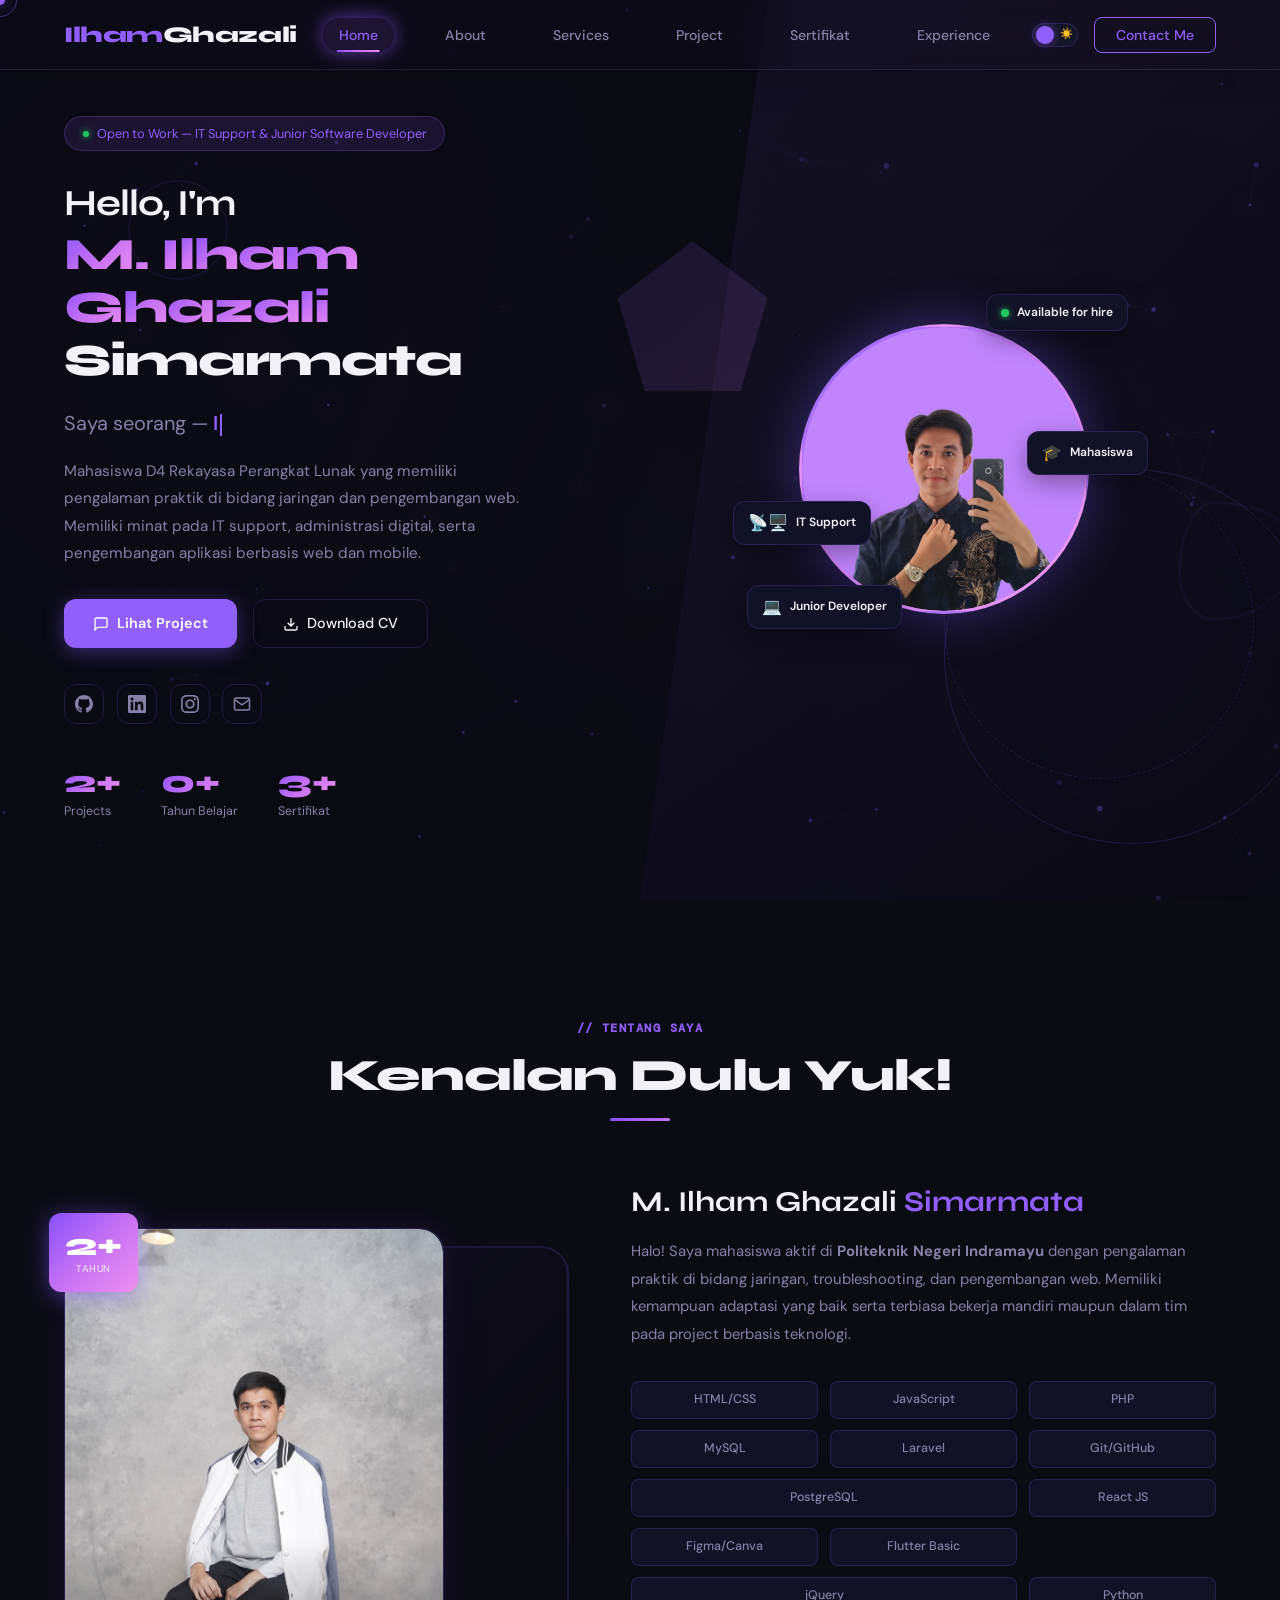
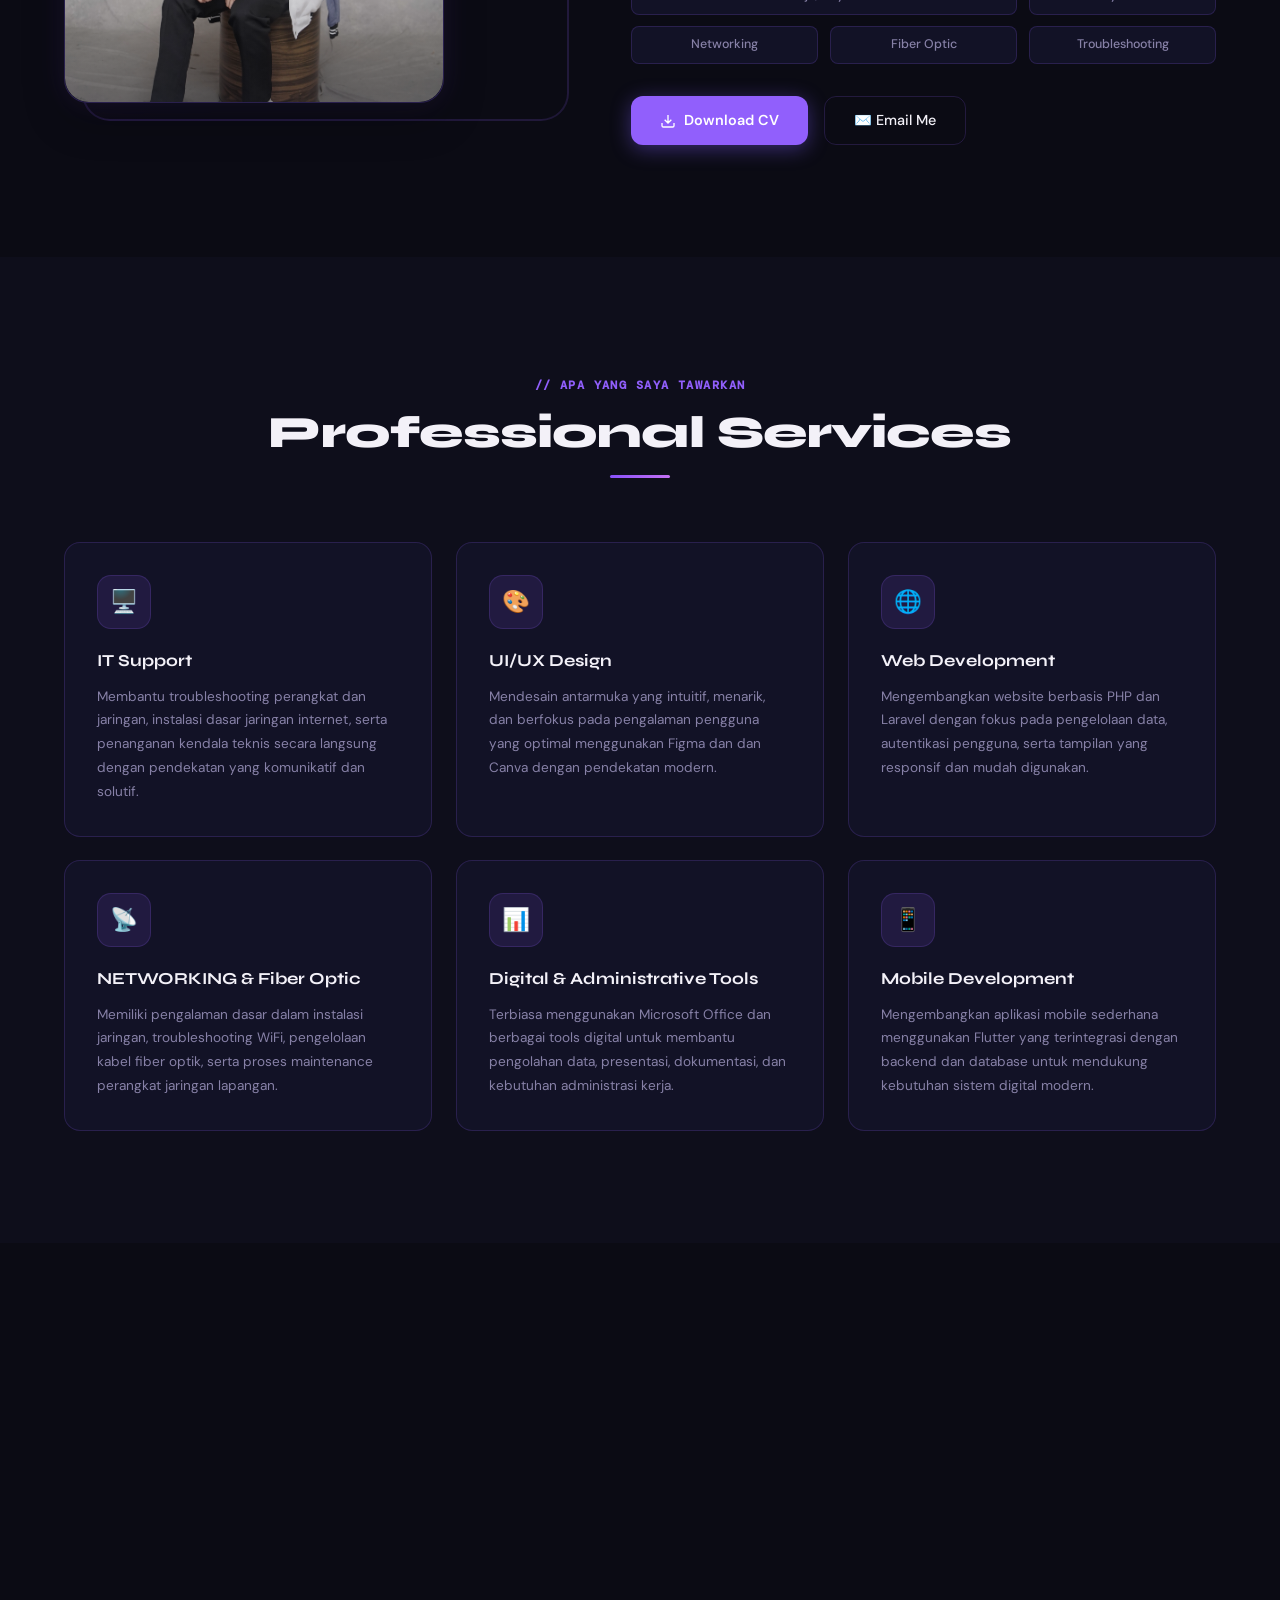
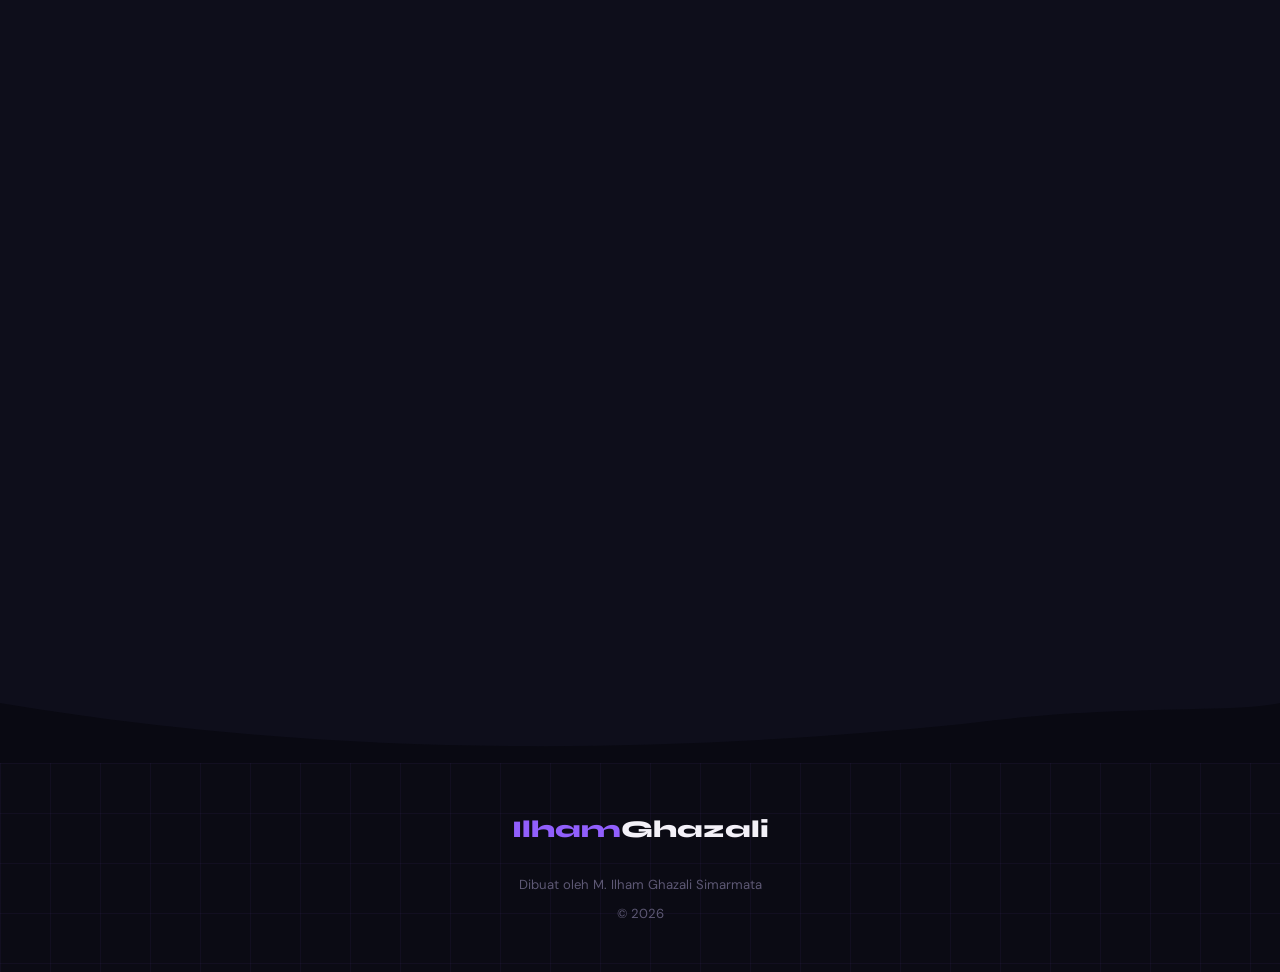
==== commit 85da828e: "fix(ui): resolve hero text letter wrapping, restore timeline cards, fix about & avatar photo distort" ====
--- a/index.html
+++ b/index.html
@@ -208,7 +208,6 @@
           <div class="avatar-blob" aria-hidden="true">
             <div class="avatar-placeholder">
               <img src="assets/images/profil_ilham.jpeg" alt="M. Ilham Ghazali Simarmata" class="profile-img" fetchpriority="high" loading="eager" decoding="async" width="280" height="280" />
-              <span>Ilham Ghazali</span>
             </div>
           </div>
           <div class="float-badge b1" aria-hidden="true">
--- a/css/components-enhanced.css
+++ b/css/components-enhanced.css
@@ -285,11 +285,21 @@
 
 .hero-text h1 {
   font-family: "Syne", sans-serif;
-  font-size: clamp(2.2rem, 5vw, 3.8rem);
+  font-size: clamp(1.85rem, 3.5vw, 3.15rem);
   font-weight: 800;
-  line-height: 1.1;
-  letter-spacing: -0.03em;
+  line-height: 1.18;
+  letter-spacing: -0.025em;
+  word-break: keep-all;
+  overflow-wrap: normal;
   animation: fadeUp 0.8s 0.1s both;
+}
+
+.hero-text h1 .greeting {
+  font-size: 0.82em;
+  font-weight: 700;
+  color: var(--text);
+  display: inline-block;
+  margin-bottom: 0.2rem;
 }
 
 .hero-text h1 .name {
@@ -297,7 +307,7 @@
   -webkit-background-clip: text;
   background-clip: text;
   -webkit-text-fill-color: transparent;
-  display: inline-block;
+  display: block;
 }
 
 .hero-text h1 .name span {
@@ -310,6 +320,7 @@
 
 .hero-text h1 .line2 {
   display: block;
+  color: var(--text);
 }
 
 .typewriter-wrap {
@@ -445,47 +456,35 @@
 }
 
 .avatar-blob {
-  width: 275px;
-  height: 275px;
-  border-radius: 60% 40% 55% 45% / 50% 55% 45% 50%;
+  width: 290px;
+  height: 290px;
+  border-radius: 50%;
   position: absolute;
   top: 50%;
   left: 50%;
   transform: translate(-50%, -50%);
   background: var(--gradient-accent);
-  animation: blobMorph 7s ease-in-out infinite;
   overflow: hidden;
-  box-shadow: 0 0 70px rgba(124, 92, 252, 0.35);
-}
-
-@keyframes blobMorph {
-  0%, 100% {
-    border-radius: 60% 40% 55% 45% / 50% 55% 45% 50%;
-  }
-  33% {
-    border-radius: 45% 55% 40% 60% / 60% 40% 55% 45%;
-  }
-  66% {
-    border-radius: 55% 45% 60% 40% / 45% 60% 40% 55%;
-  }
+  box-shadow: 0 0 50px rgba(124, 92, 252, 0.4), 0 12px 30px rgba(0, 0, 0, 0.3);
+  border: 3px solid rgba(255, 255, 255, 0.12);
 }
 
 .avatar-placeholder {
   width: 100%;
   height: 100%;
-  display: flex;
-  align-items: center;
-  justify-content: center;
-  flex-direction: column;
-  gap: 0.5rem;
-  color: rgba(255, 255, 255, 0.65);
-  font-size: 0.8rem;
-}
-
-.avatar-placeholder svg {
-  width: 60px;
-  height: 60px;
-  opacity: 0.75;
+  position: relative;
+  overflow: hidden;
+  display: block;
+  border-radius: 50%;
+}
+
+.avatar-placeholder img.profile-img {
+  width: 100%;
+  height: 100%;
+  object-fit: cover;
+  object-position: center 15%;
+  display: block;
+  transition: transform 0.4s ease;
 }
 
 .float-badge {
@@ -493,39 +492,41 @@
   background: var(--card);
   border: 1px solid var(--border);
   border-radius: var(--radius-sm);
-  padding: 0.45rem 0.8rem;
-  font-size: 0.72rem;
+  padding: 0.5rem 0.9rem;
+  font-size: 0.75rem;
   font-weight: 600;
   display: flex;
   align-items: center;
-  gap: 0.4rem;
-  backdrop-filter: blur(12px);
-  box-shadow: 0 4px 20px rgba(0, 0, 0, 0.25);
+  gap: 0.45rem;
+  backdrop-filter: blur(14px);
+  -webkit-backdrop-filter: blur(14px);
+  box-shadow: 0 8px 24px rgba(0, 0, 0, 0.35);
   white-space: nowrap;
+  z-index: 5;
 }
 
 .float-badge.b1 {
-  top: 5%;
-  right: -5%;
-  animation: float1 3s ease-in-out infinite;
+  top: 4%;
+  right: -4%;
+  animation: float1 3.5s ease-in-out infinite;
 }
 
 .float-badge.b2 {
-  bottom: 10%;
-  left: -10%;
-  animation: float2 4s ease-in-out infinite;
+  bottom: 8%;
+  left: -8%;
+  animation: float2 4.2s ease-in-out infinite;
 }
 
 .float-badge.b3 {
   top: 40%;
-  right: -8%;
-  animation: float1 3.5s ease-in-out 0.5s infinite;
+  right: -10%;
+  animation: float1 3.8s ease-in-out 0.5s infinite;
 }
 
 .float-badge.b4 {
   bottom: 30%;
   left: -12%;
-  animation: float2 4.2s ease-in-out 0.3s infinite;
+  animation: float2 4.5s ease-in-out 0.3s infinite;
 }
 
 @keyframes float1 {
@@ -563,24 +564,17 @@
   width: 100%;
   aspect-ratio: 4/5;
   max-width: 380px;
-  border-radius: 60% 40% 70% 30% / 40% 60% 30% 70%;
+  border-radius: var(--radius-lg);
   background: var(--card);
   border: 1px solid var(--border);
   overflow: hidden;
   position: relative;
-  box-shadow: 0 8px 32px rgba(124, 92, 252, 0.15);
+  box-shadow: 0 16px 40px rgba(0, 0, 0, 0.25), 0 0 30px var(--accent-soft);
   transition: all var(--transition-med);
-  animation: morphBlob 8s ease-in-out infinite;
-}
-
-@keyframes morphBlob {
-  0%, 100% { border-radius: 60% 40% 70% 30% / 40% 60% 30% 70%; }
-  33% { border-radius: 40% 60% 50% 50% / 60% 40% 70% 30%; }
-  66% { border-radius: 70% 30% 30% 70% / 50% 50% 40% 60%; }
 }
 
 .about-img-frame:hover {
-  box-shadow: 0 12px 48px rgba(124, 92, 252, 0.25);
+  box-shadow: 0 20px 50px rgba(124, 92, 252, 0.25);
   transform: translateY(-4px);
 }
 
@@ -588,40 +582,50 @@
   content: "";
   position: absolute;
   inset: 0;
-  background: linear-gradient(135deg, var(--accent-soft), transparent 60%);
+  background: linear-gradient(180deg, transparent 65%, rgba(9, 9, 18, 0.4) 100%);
   z-index: 1;
+  pointer-events: none;
 }
 
 .about-img-placeholder {
   width: 100%;
   height: 100%;
-  display: flex;
-  align-items: center;
-  justify-content: center;
-  flex-direction: column;
-  gap: 0.8rem;
-  color: var(--text-muted);
-  font-size: 0.85rem;
-}
-
-.about-img-placeholder svg {
-  width: 60px;
-  height: 60px;
-  opacity: 0.35;
+  display: block;
+  overflow: hidden;
+  border-radius: inherit;
+  position: relative;
+}
+
+.about-img-placeholder img.profile-img {
+  width: 100%;
+  height: 100%;
+  object-fit: cover;
+  object-position: center 20%;
+  display: block;
+  transition: transform 0.5s cubic-bezier(0.2, 0.8, 0.2, 1);
+}
+
+.about-img-placeholder:hover img.profile-img {
+  transform: scale(1.04);
 }
 
 .about-deco {
   position: absolute;
-  bottom: -30px;
-  right: -30px;
-  width: 60%;
-  height: 60%;
-  border: 3px solid;
-  border-image: var(--gradient-accent) 1;
-  border-radius: 30% 70% 70% 30% / 60% 40% 60% 40%;
-  opacity: 0.4;
+  bottom: -18px;
+  right: -18px;
+  width: 100%;
+  height: 100%;
+  border: 2px solid var(--accent-border);
+  border-radius: calc(var(--radius-lg) + 4px);
+  background: linear-gradient(135deg, var(--accent-soft) 0%, transparent 70%);
+  opacity: 0.6;
   z-index: -1;
   pointer-events: none;
+  transition: transform 0.4s ease;
+}
+
+.about-image-wrap:hover .about-deco {
+  transform: translate(4px, 4px);
 }
 
 .exp-badge {
@@ -1261,6 +1265,17 @@
   border-radius: 12px;
   padding: 1.3rem 1.5rem;
   transition: all var(--transition-med);
+  opacity: 1;
+  transform: none;
+}
+
+.timeline-item .timeline-card {
+  transition: transform 0.5s cubic-bezier(0.2, 0.8, 0.2, 1), opacity 0.5s ease, border-color var(--transition-med), box-shadow var(--transition-med);
+}
+
+.timeline-item.visible .timeline-card {
+  opacity: 1;
+  transform: translateX(0);
 }
 
 .timeline-card:hover {
@@ -1684,13 +1699,8 @@
 }
 
 /* Timeline Card Reveal */
-.timeline-card {
-  opacity: 0;
-  transform: translateX(-20px);
-  transition: opacity 0.5s ease, transform 0.5s ease;
-}
-
-.timeline-card.visible {
+.timeline-card.visible,
+.timeline-item.visible .timeline-card {
   opacity: 1;
   transform: translateX(0);
 }
--- a/css/layout.css
+++ b/css/layout.css
@@ -180,7 +180,6 @@
   justify-content: center;
   position: relative;
   animation: fadeUp 0.8s 0.3s ease both;
-  transform: translate(10%, -5%);
 }
 .hero-visual::before {
   content: "";
@@ -402,6 +401,7 @@
   .float-badge.b1 { right: 0; }
   .float-badge.b2 { left: 0; }
   .float-badge.b3 { right: 0; }
+  .float-badge.b4 { left: 0; }
   .hero-text .tag,
   .hero-btns,
   .hero-socials,
--- a/css/components-enhanced.css
+++ b/css/components-enhanced.css
@@ -285,11 +285,21 @@
 
 .hero-text h1 {
   font-family: "Syne", sans-serif;
-  font-size: clamp(2.2rem, 5vw, 3.8rem);
+  font-size: clamp(1.85rem, 3.5vw, 3.15rem);
   font-weight: 800;
-  line-height: 1.1;
-  letter-spacing: -0.03em;
+  line-height: 1.18;
+  letter-spacing: -0.025em;
+  word-break: keep-all;
+  overflow-wrap: normal;
   animation: fadeUp 0.8s 0.1s both;
+}
+
+.hero-text h1 .greeting {
+  font-size: 0.82em;
+  font-weight: 700;
+  color: var(--text);
+  display: inline-block;
+  margin-bottom: 0.2rem;
 }
 
 .hero-text h1 .name {
@@ -297,7 +307,7 @@
   -webkit-background-clip: text;
   background-clip: text;
   -webkit-text-fill-color: transparent;
-  display: inline-block;
+  display: block;
 }
 
 .hero-text h1 .name span {
@@ -310,6 +320,7 @@
 
 .hero-text h1 .line2 {
   display: block;
+  color: var(--text);
 }
 
 .typewriter-wrap {
@@ -445,47 +456,35 @@
 }
 
 .avatar-blob {
-  width: 275px;
-  height: 275px;
-  border-radius: 60% 40% 55% 45% / 50% 55% 45% 50%;
+  width: 290px;
+  height: 290px;
+  border-radius: 50%;
   position: absolute;
   top: 50%;
   left: 50%;
   transform: translate(-50%, -50%);
   background: var(--gradient-accent);
-  animation: blobMorph 7s ease-in-out infinite;
   overflow: hidden;
-  box-shadow: 0 0 70px rgba(124, 92, 252, 0.35);
-}
-
-@keyframes blobMorph {
-  0%, 100% {
-    border-radius: 60% 40% 55% 45% / 50% 55% 45% 50%;
-  }
-  33% {
-    border-radius: 45% 55% 40% 60% / 60% 40% 55% 45%;
-  }
-  66% {
-    border-radius: 55% 45% 60% 40% / 45% 60% 40% 55%;
-  }
+  box-shadow: 0 0 50px rgba(124, 92, 252, 0.4), 0 12px 30px rgba(0, 0, 0, 0.3);
+  border: 3px solid rgba(255, 255, 255, 0.12);
 }
 
 .avatar-placeholder {
   width: 100%;
   height: 100%;
-  display: flex;
-  align-items: center;
-  justify-content: center;
-  flex-direction: column;
-  gap: 0.5rem;
-  color: rgba(255, 255, 255, 0.65);
-  font-size: 0.8rem;
-}
-
-.avatar-placeholder svg {
-  width: 60px;
-  height: 60px;
-  opacity: 0.75;
+  position: relative;
+  overflow: hidden;
+  display: block;
+  border-radius: 50%;
+}
+
+.avatar-placeholder img.profile-img {
+  width: 100%;
+  height: 100%;
+  object-fit: cover;
+  object-position: center 15%;
+  display: block;
+  transition: transform 0.4s ease;
 }
 
 .float-badge {
@@ -493,39 +492,41 @@
   background: var(--card);
   border: 1px solid var(--border);
   border-radius: var(--radius-sm);
-  padding: 0.45rem 0.8rem;
-  font-size: 0.72rem;
+  padding: 0.5rem 0.9rem;
+  font-size: 0.75rem;
   font-weight: 600;
   display: flex;
   align-items: center;
-  gap: 0.4rem;
-  backdrop-filter: blur(12px);
-  box-shadow: 0 4px 20px rgba(0, 0, 0, 0.25);
+  gap: 0.45rem;
+  backdrop-filter: blur(14px);
+  -webkit-backdrop-filter: blur(14px);
+  box-shadow: 0 8px 24px rgba(0, 0, 0, 0.35);
   white-space: nowrap;
+  z-index: 5;
 }
 
 .float-badge.b1 {
-  top: 5%;
-  right: -5%;
-  animation: float1 3s ease-in-out infinite;
+  top: 4%;
+  right: -4%;
+  animation: float1 3.5s ease-in-out infinite;
 }
 
 .float-badge.b2 {
-  bottom: 10%;
-  left: -10%;
-  animation: float2 4s ease-in-out infinite;
+  bottom: 8%;
+  left: -8%;
+  animation: float2 4.2s ease-in-out infinite;
 }
 
 .float-badge.b3 {
   top: 40%;
-  right: -8%;
-  animation: float1 3.5s ease-in-out 0.5s infinite;
+  right: -10%;
+  animation: float1 3.8s ease-in-out 0.5s infinite;
 }
 
 .float-badge.b4 {
   bottom: 30%;
   left: -12%;
-  animation: float2 4.2s ease-in-out 0.3s infinite;
+  animation: float2 4.5s ease-in-out 0.3s infinite;
 }
 
 @keyframes float1 {
@@ -563,24 +564,17 @@
   width: 100%;
   aspect-ratio: 4/5;
   max-width: 380px;
-  border-radius: 60% 40% 70% 30% / 40% 60% 30% 70%;
+  border-radius: var(--radius-lg);
   background: var(--card);
   border: 1px solid var(--border);
   overflow: hidden;
   position: relative;
-  box-shadow: 0 8px 32px rgba(124, 92, 252, 0.15);
+  box-shadow: 0 16px 40px rgba(0, 0, 0, 0.25), 0 0 30px var(--accent-soft);
   transition: all var(--transition-med);
-  animation: morphBlob 8s ease-in-out infinite;
-}
-
-@keyframes morphBlob {
-  0%, 100% { border-radius: 60% 40% 70% 30% / 40% 60% 30% 70%; }
-  33% { border-radius: 40% 60% 50% 50% / 60% 40% 70% 30%; }
-  66% { border-radius: 70% 30% 30% 70% / 50% 50% 40% 60%; }
 }
 
 .about-img-frame:hover {
-  box-shadow: 0 12px 48px rgba(124, 92, 252, 0.25);
+  box-shadow: 0 20px 50px rgba(124, 92, 252, 0.25);
   transform: translateY(-4px);
 }
 
@@ -588,40 +582,50 @@
   content: "";
   position: absolute;
   inset: 0;
-  background: linear-gradient(135deg, var(--accent-soft), transparent 60%);
+  background: linear-gradient(180deg, transparent 65%, rgba(9, 9, 18, 0.4) 100%);
   z-index: 1;
+  pointer-events: none;
 }
 
 .about-img-placeholder {
   width: 100%;
   height: 100%;
-  display: flex;
-  align-items: center;
-  justify-content: center;
-  flex-direction: column;
-  gap: 0.8rem;
-  color: var(--text-muted);
-  font-size: 0.85rem;
-}
-
-.about-img-placeholder svg {
-  width: 60px;
-  height: 60px;
-  opacity: 0.35;
+  display: block;
+  overflow: hidden;
+  border-radius: inherit;
+  position: relative;
+}
+
+.about-img-placeholder img.profile-img {
+  width: 100%;
+  height: 100%;
+  object-fit: cover;
+  object-position: center 20%;
+  display: block;
+  transition: transform 0.5s cubic-bezier(0.2, 0.8, 0.2, 1);
+}
+
+.about-img-placeholder:hover img.profile-img {
+  transform: scale(1.04);
 }
 
 .about-deco {
   position: absolute;
-  bottom: -30px;
-  right: -30px;
-  width: 60%;
-  height: 60%;
-  border: 3px solid;
-  border-image: var(--gradient-accent) 1;
-  border-radius: 30% 70% 70% 30% / 60% 40% 60% 40%;
-  opacity: 0.4;
+  bottom: -18px;
+  right: -18px;
+  width: 100%;
+  height: 100%;
+  border: 2px solid var(--accent-border);
+  border-radius: calc(var(--radius-lg) + 4px);
+  background: linear-gradient(135deg, var(--accent-soft) 0%, transparent 70%);
+  opacity: 0.6;
   z-index: -1;
   pointer-events: none;
+  transition: transform 0.4s ease;
+}
+
+.about-image-wrap:hover .about-deco {
+  transform: translate(4px, 4px);
 }
 
 .exp-badge {
@@ -1261,6 +1265,17 @@
   border-radius: 12px;
   padding: 1.3rem 1.5rem;
   transition: all var(--transition-med);
+  opacity: 1;
+  transform: none;
+}
+
+.timeline-item .timeline-card {
+  transition: transform 0.5s cubic-bezier(0.2, 0.8, 0.2, 1), opacity 0.5s ease, border-color var(--transition-med), box-shadow var(--transition-med);
+}
+
+.timeline-item.visible .timeline-card {
+  opacity: 1;
+  transform: translateX(0);
 }
 
 .timeline-card:hover {
@@ -1684,13 +1699,8 @@
 }
 
 /* Timeline Card Reveal */
-.timeline-card {
-  opacity: 0;
-  transform: translateX(-20px);
-  transition: opacity 0.5s ease, transform 0.5s ease;
-}
-
-.timeline-card.visible {
+.timeline-card.visible,
+.timeline-item.visible .timeline-card {
   opacity: 1;
   transform: translateX(0);
 }
--- a/css/layout.css
+++ b/css/layout.css
@@ -180,7 +180,6 @@
   justify-content: center;
   position: relative;
   animation: fadeUp 0.8s 0.3s ease both;
-  transform: translate(10%, -5%);
 }
 .hero-visual::before {
   content: "";
@@ -402,6 +401,7 @@
   .float-badge.b1 { right: 0; }
   .float-badge.b2 { left: 0; }
   .float-badge.b3 { right: 0; }
+  .float-badge.b4 { left: 0; }
   .hero-text .tag,
   .hero-btns,
   .hero-socials,
